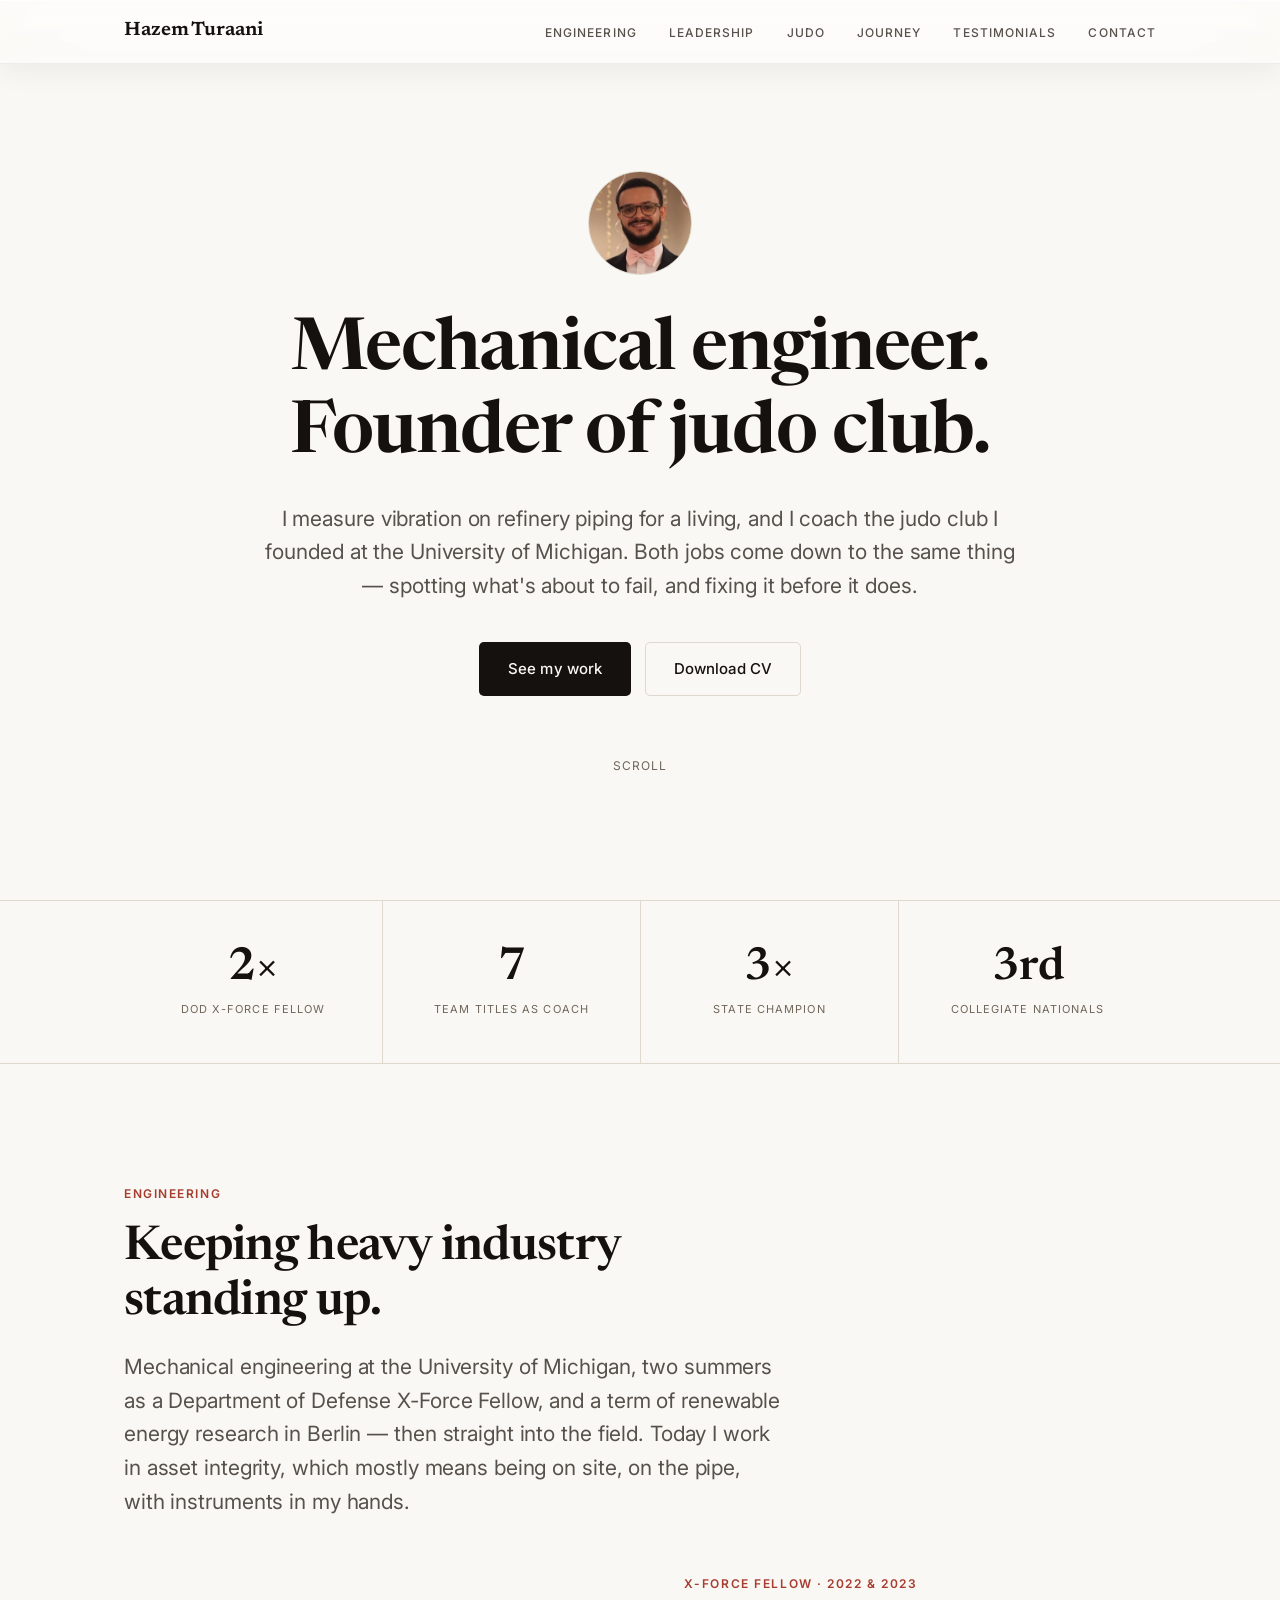
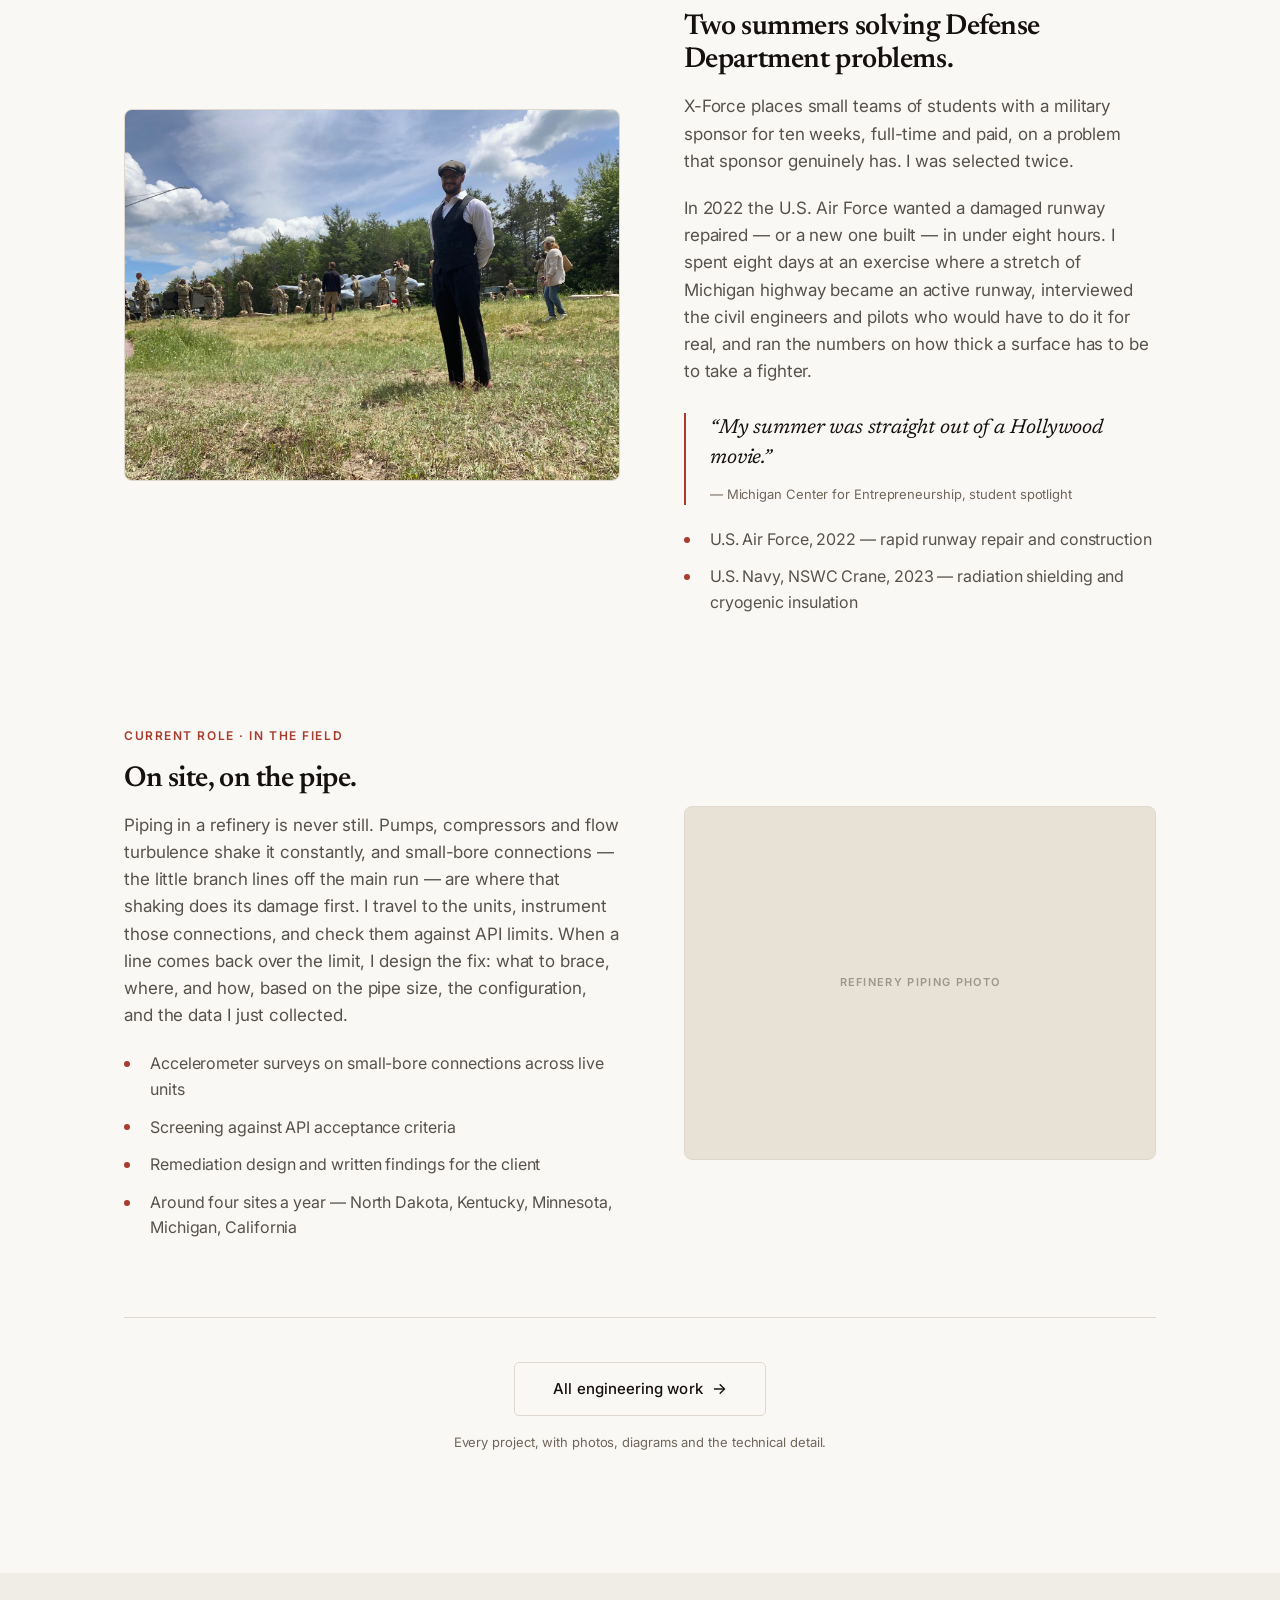
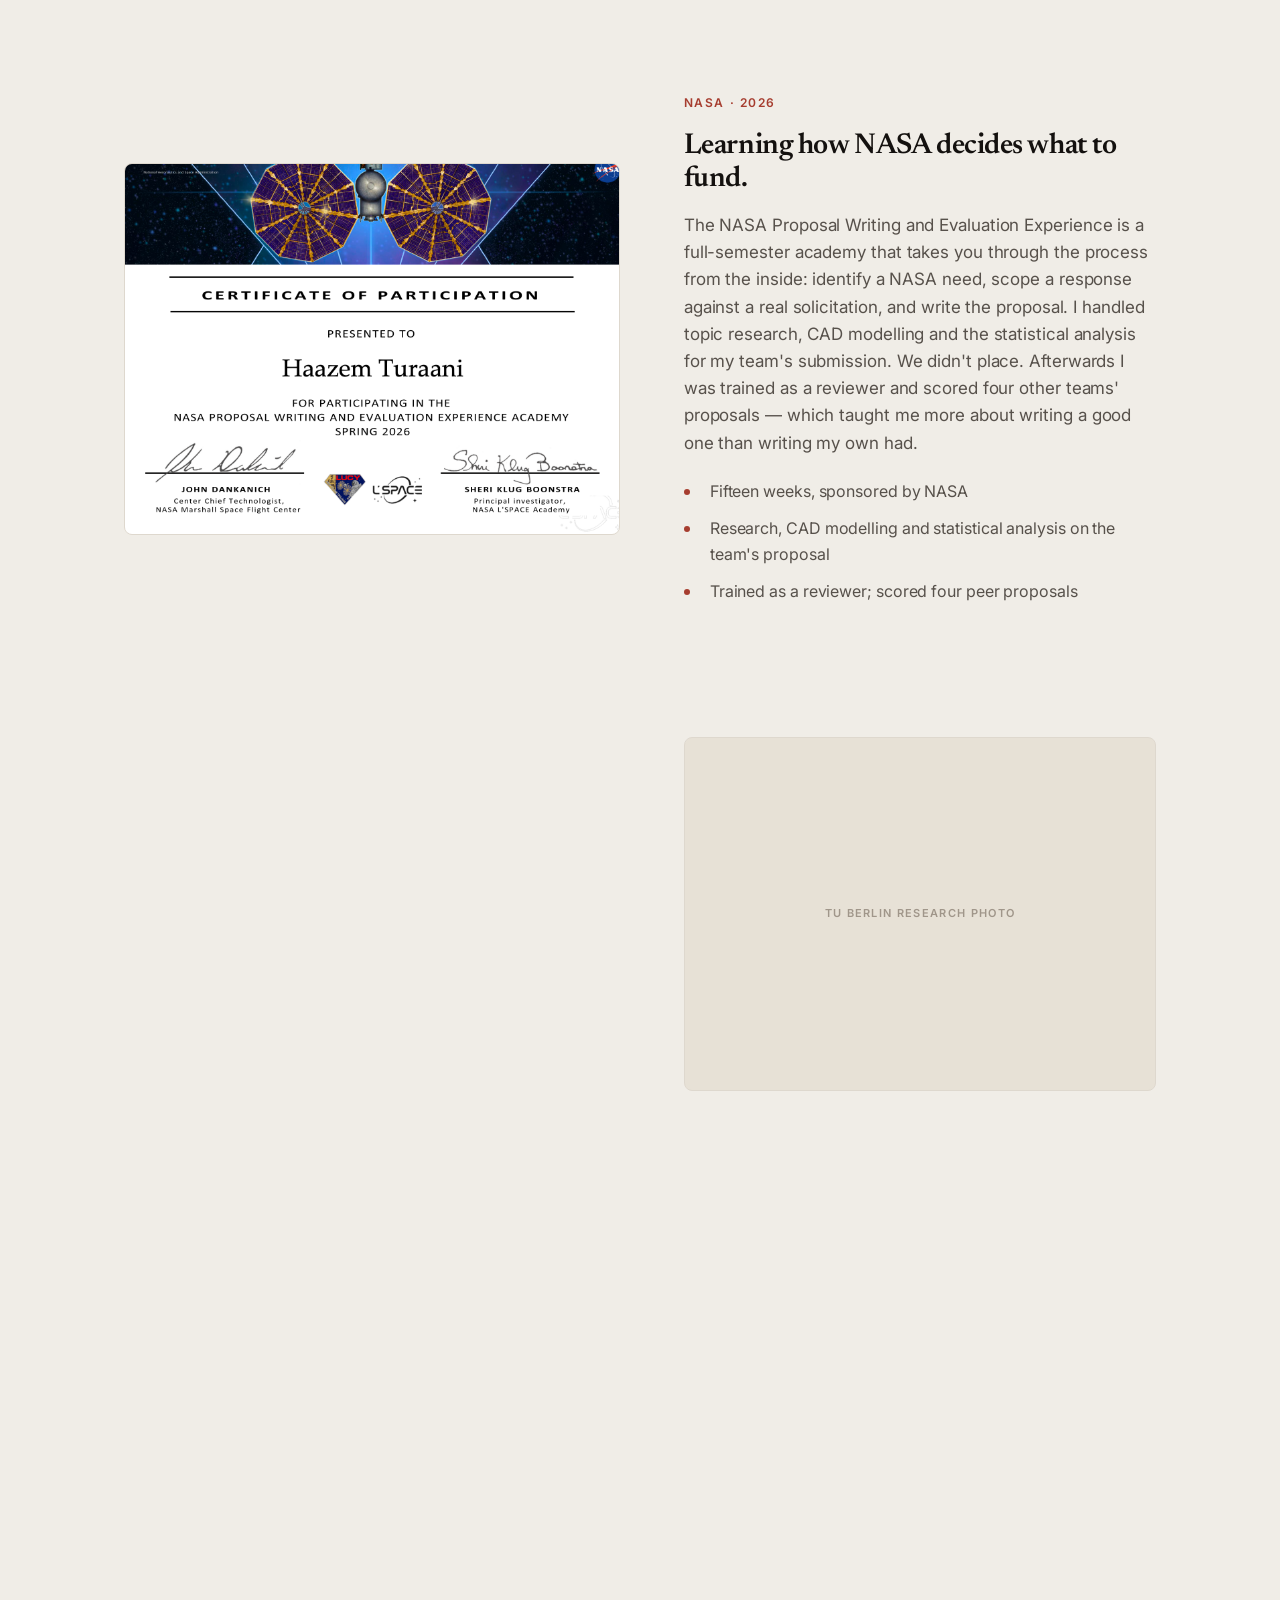
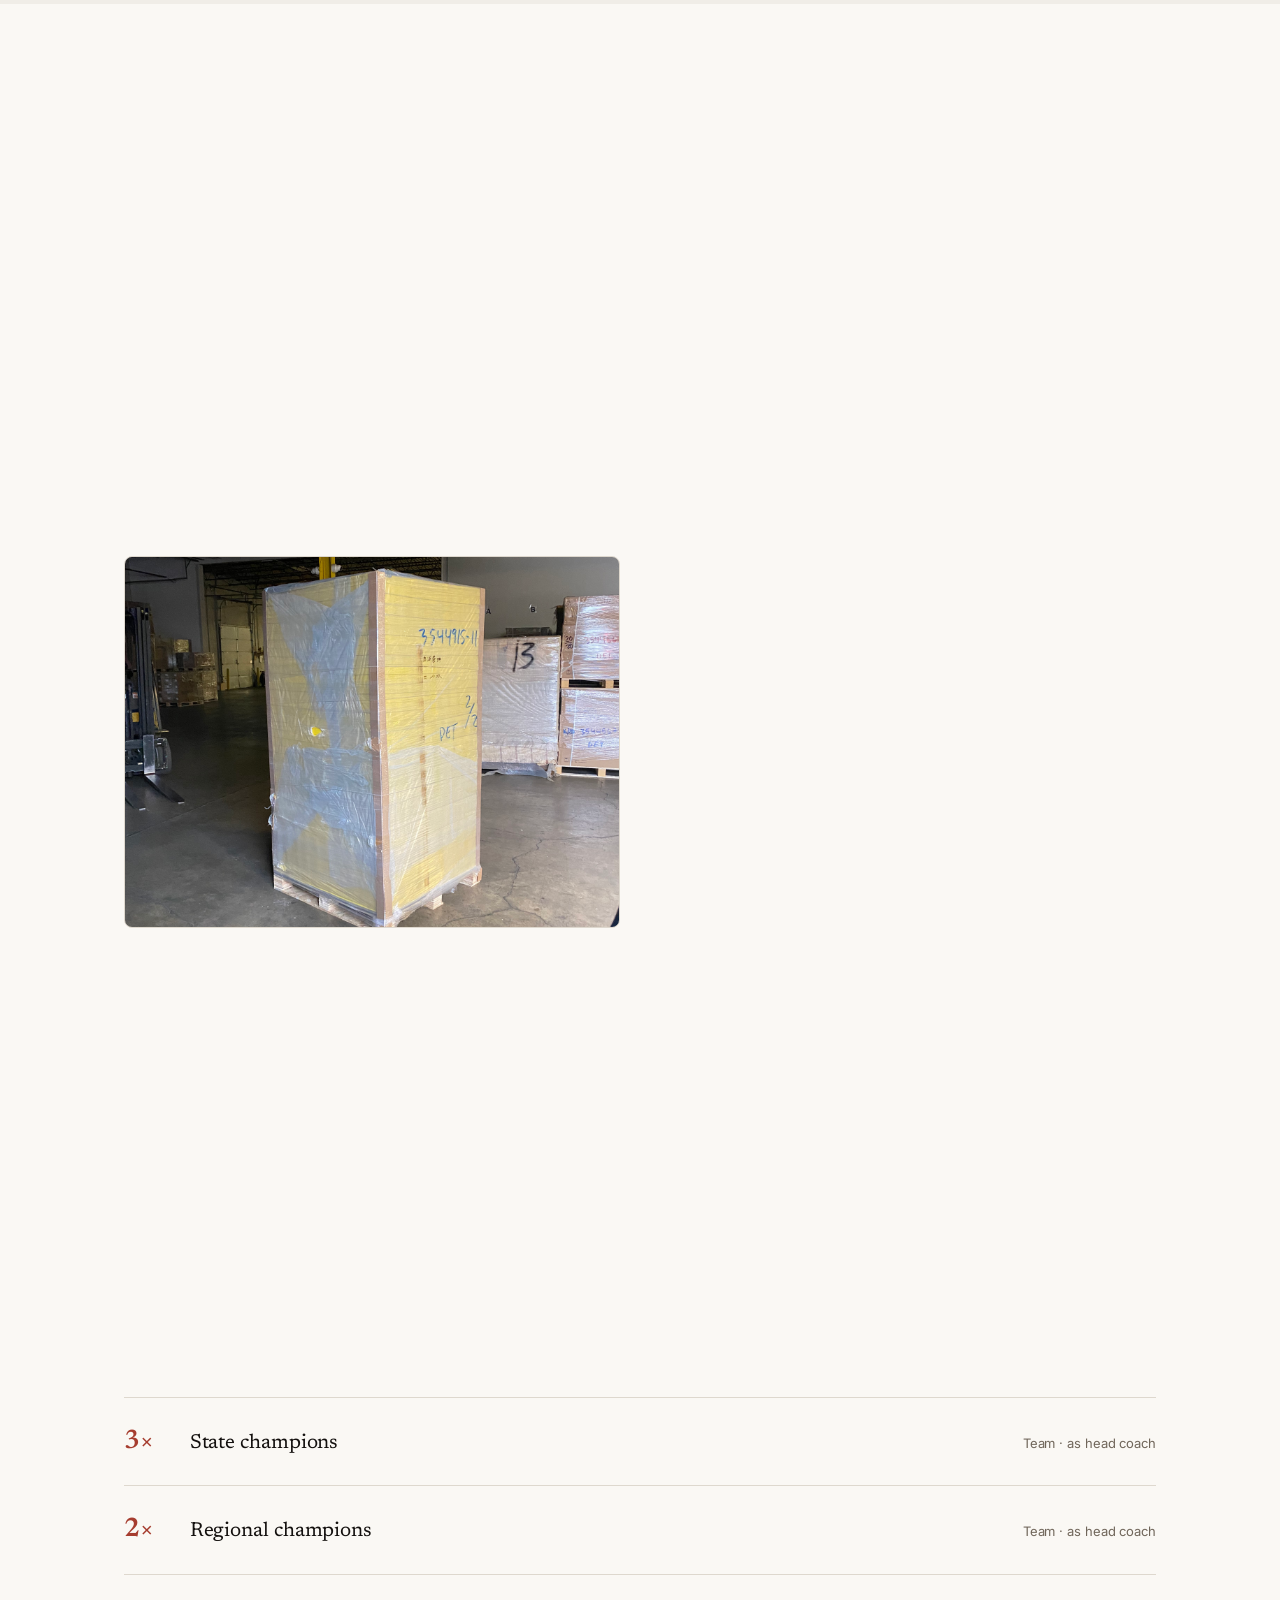
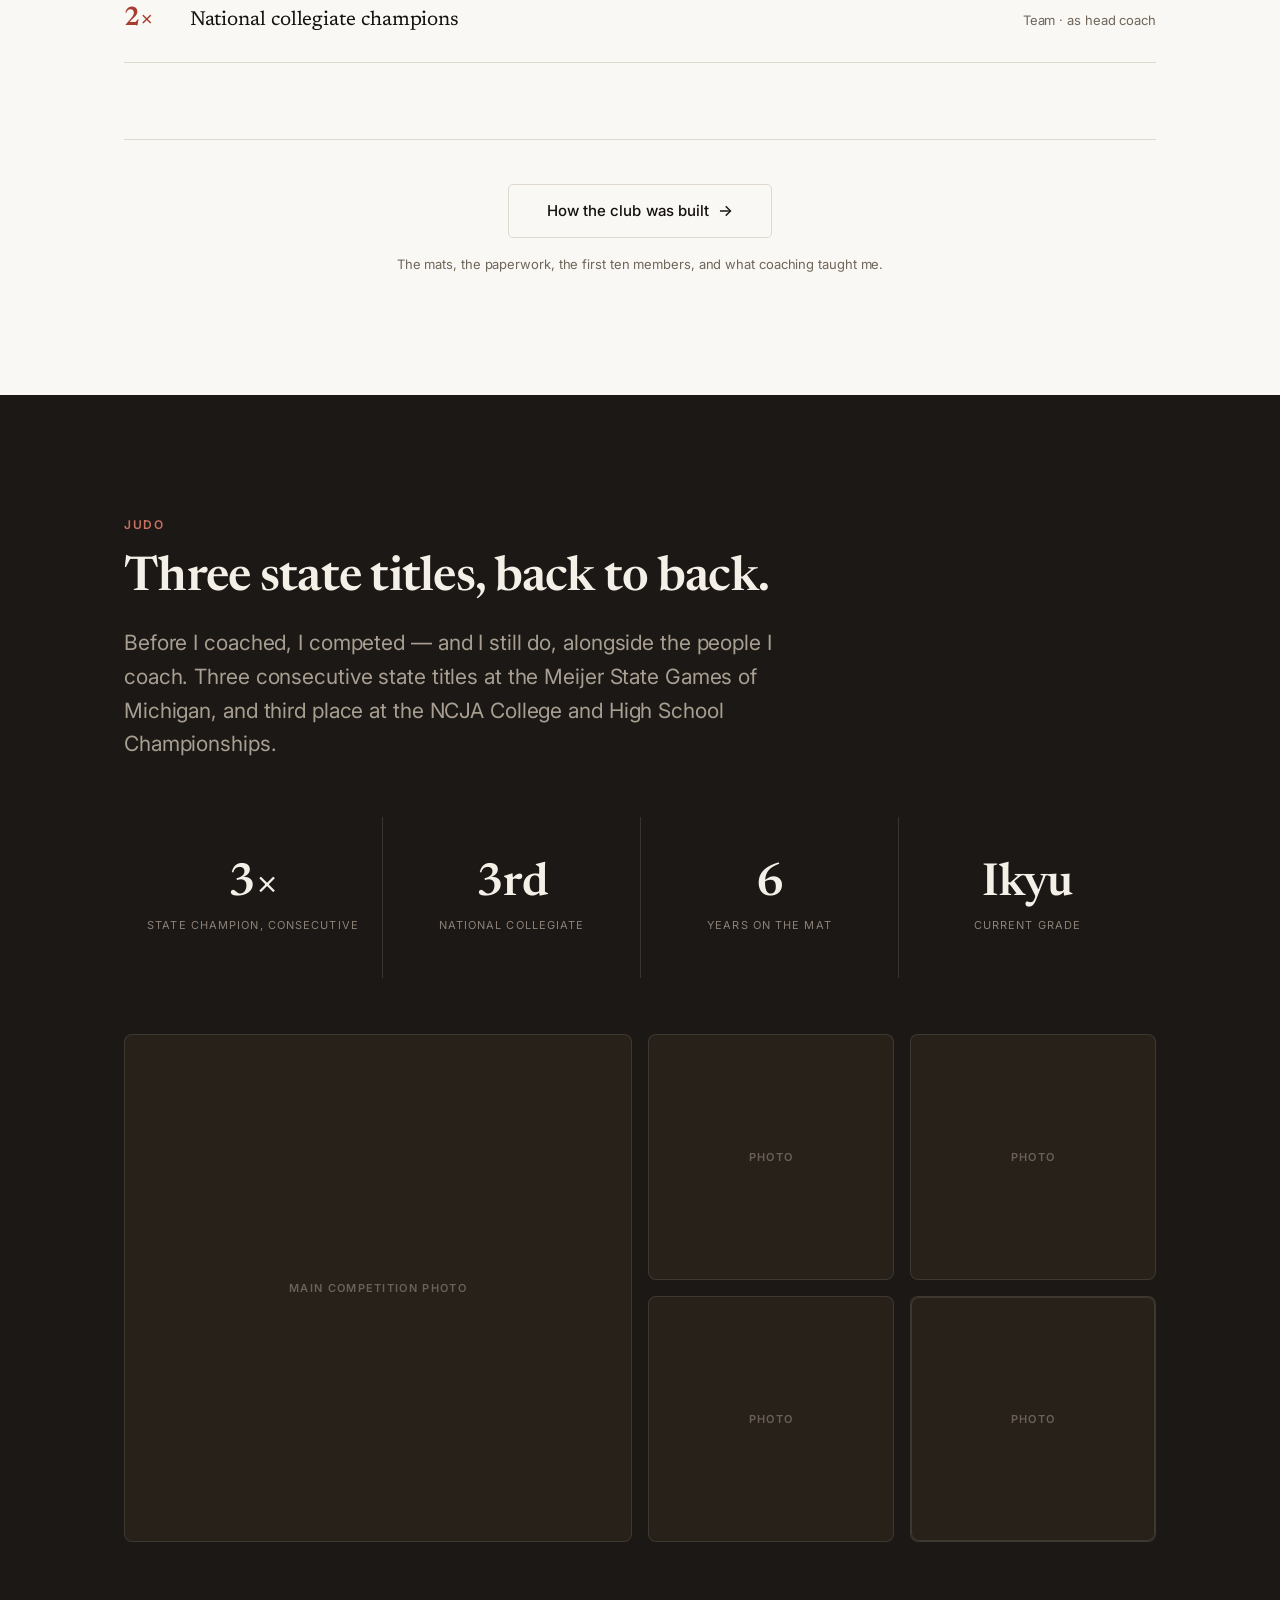
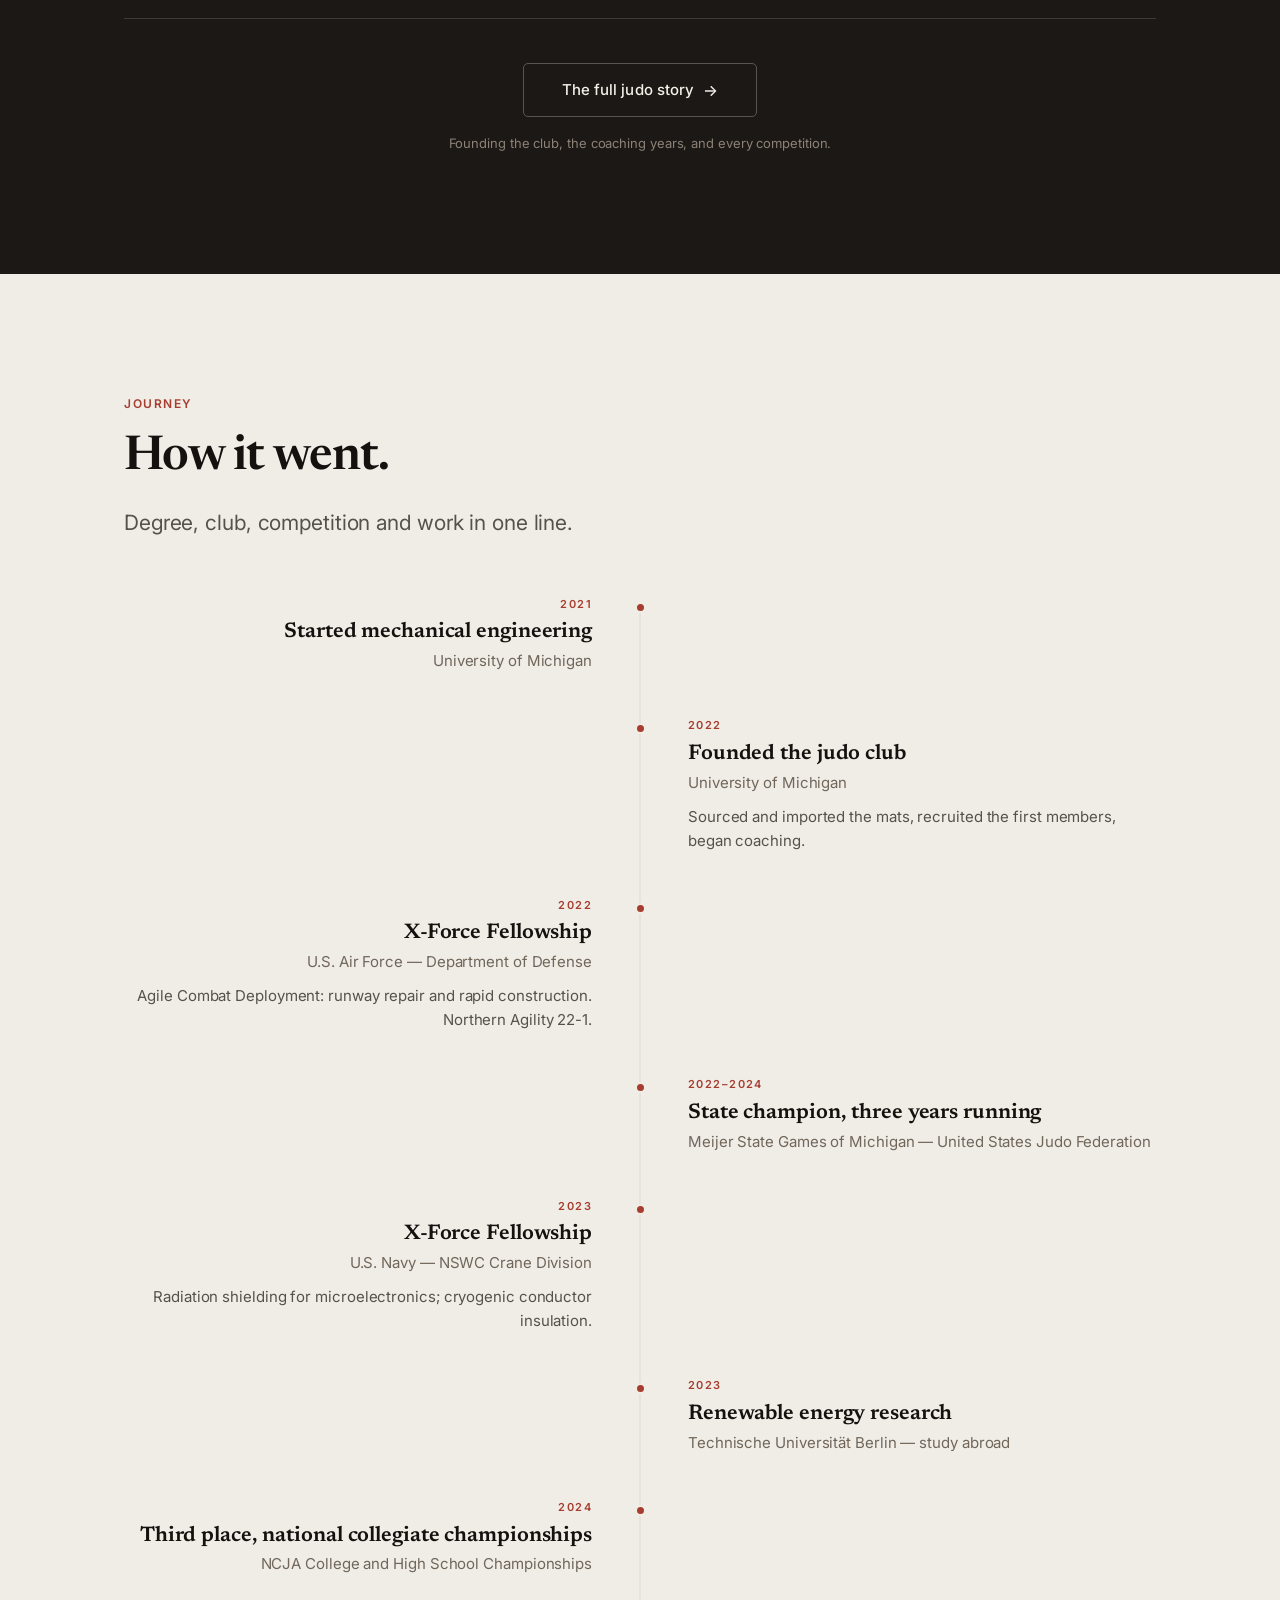
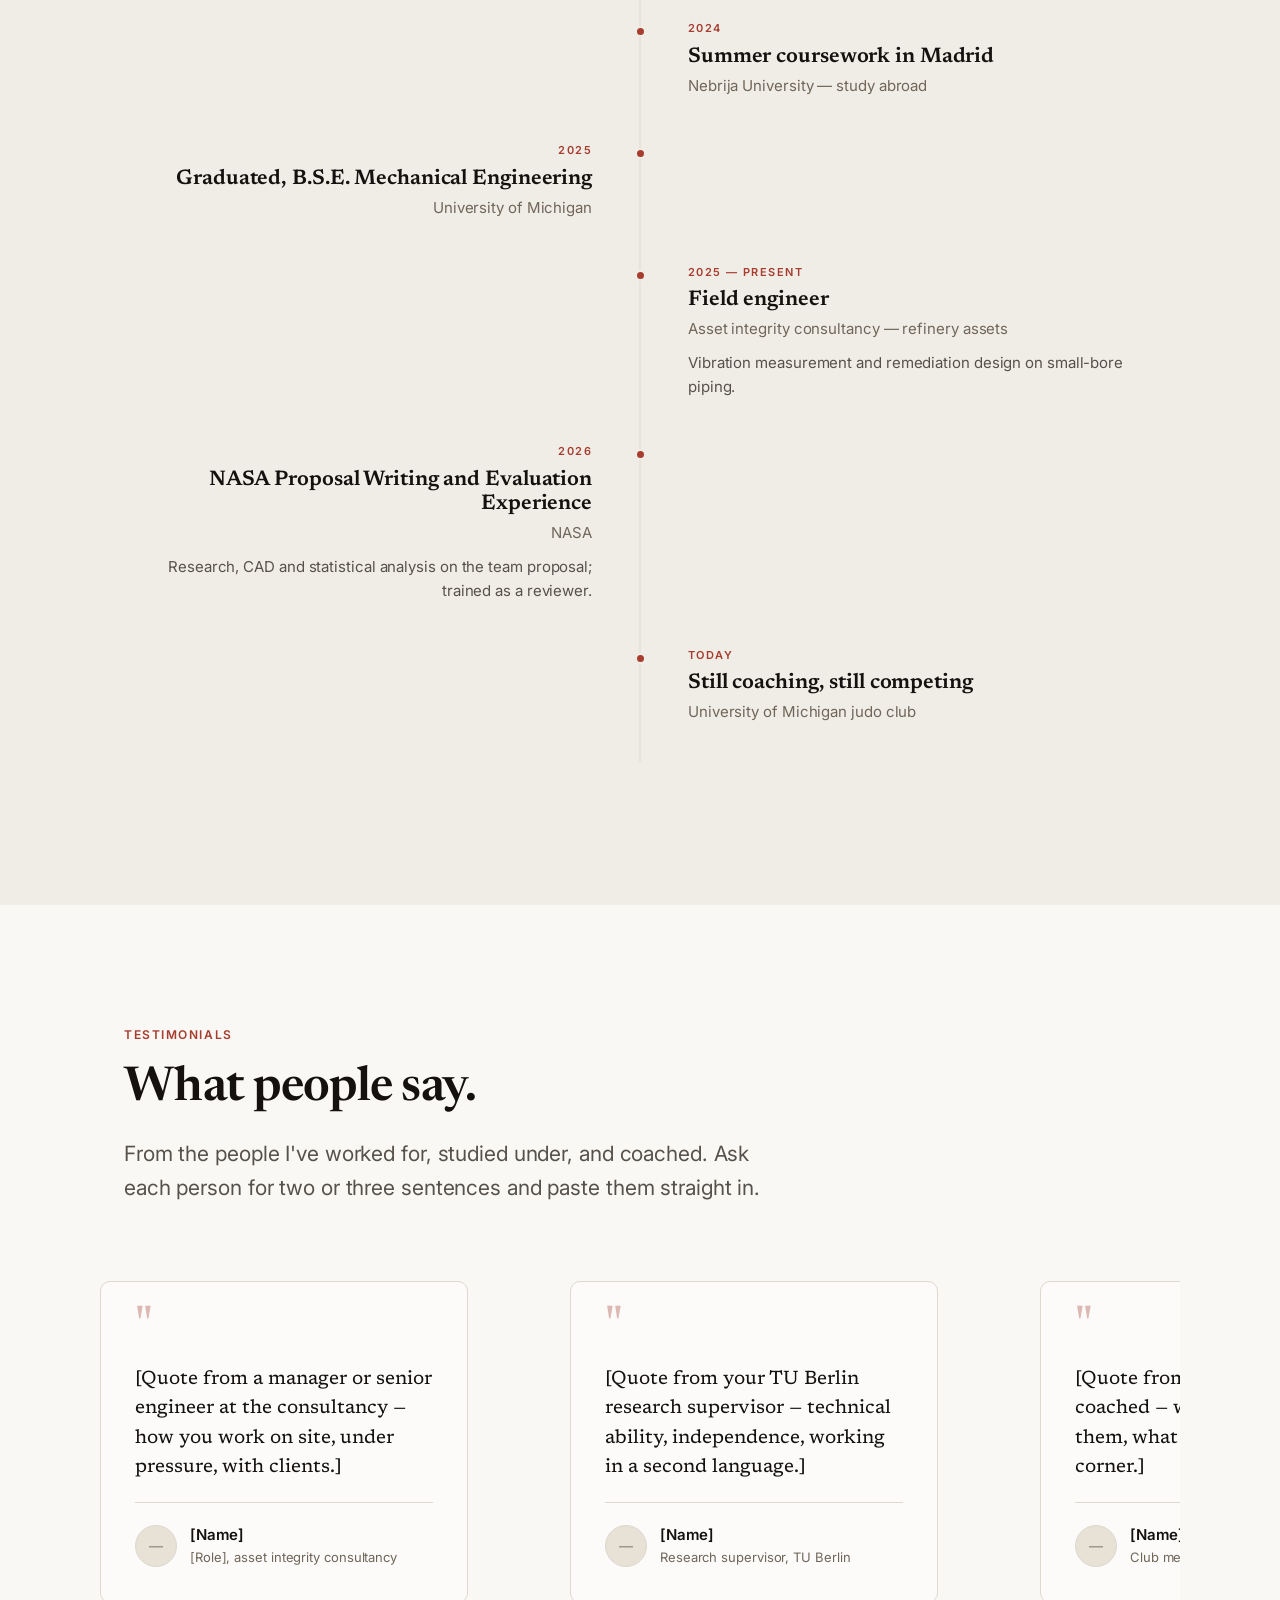
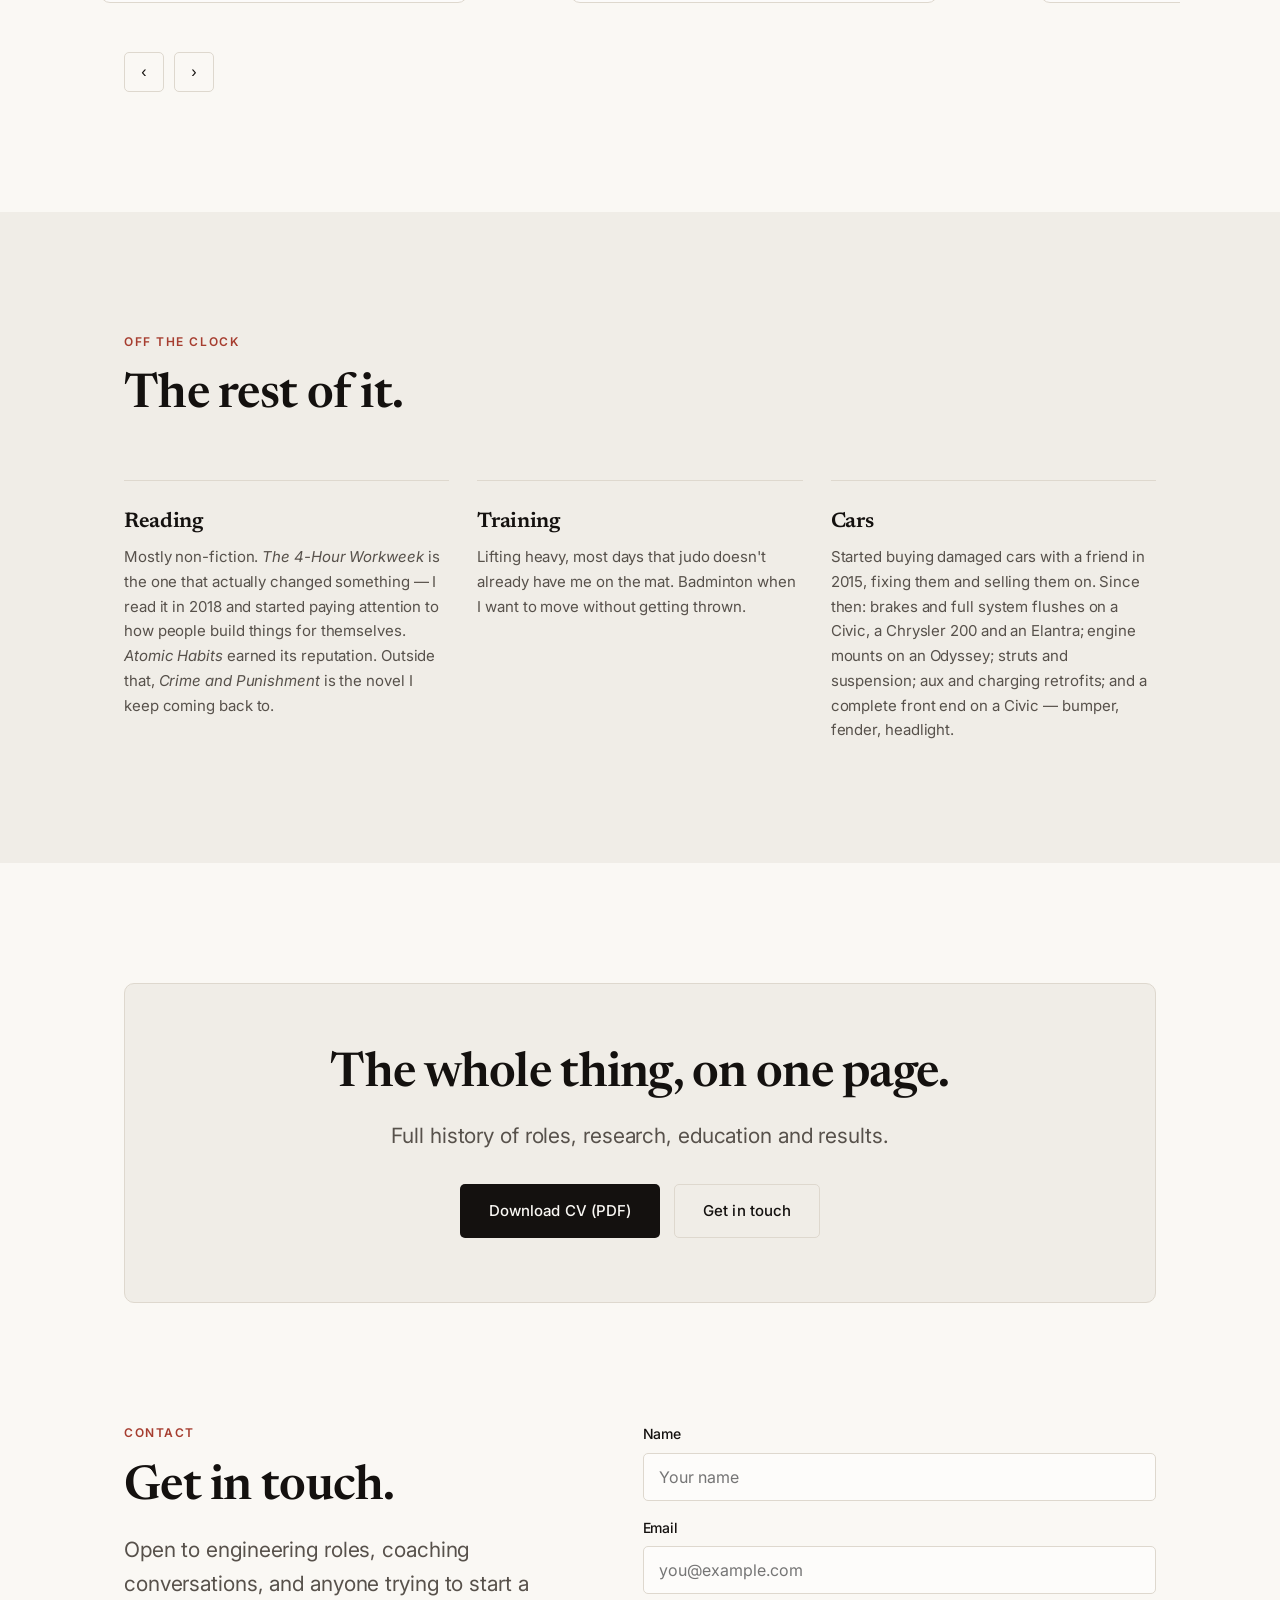
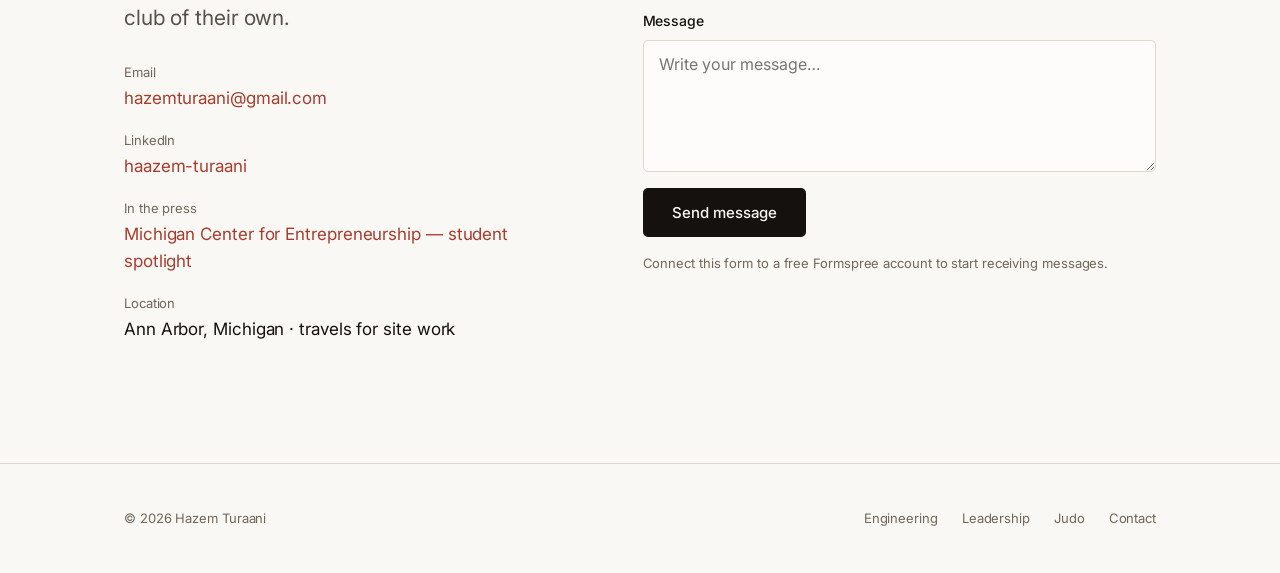
==== index.html @ 47fa0fdc "Changed judo coach to judo club" ====
<!DOCTYPE html>
<html lang="en">
<head>
<meta charset="utf-8">
<meta name="viewport" content="width=device-width, initial-scale=1">

<title>Hazem Turaani — Mechanical Engineer &amp; Judo Coach</title>
<meta name="description" content="Mechanical engineer (University of Michigan) working on refinery piping integrity. Founder and head coach of the Michigan judo club.">

<!-- Typefaces: Newsreader for headings, Inter for reading. Loaded free from Google. -->
<link rel="preconnect" href="https://fonts.googleapis.com">
<link rel="preconnect" href="https://fonts.gstatic.com" crossorigin>
<link rel="stylesheet" href="https://fonts.googleapis.com/css2?family=Newsreader:ital,opsz,wght@0,6..72,400;0,6..72,500;0,6..72,600;0,6..72,700;1,6..72,400&family=Inter:wght@400;500;600&display=swap">

<!-- All styling lives in style.css — upload it alongside this file or the page renders bare. -->
<link rel="stylesheet" href="style.css">

<script>
/* If a photo file isn't uploaded yet, show the grey placeholder instead of a
   broken-image icon. Upload the file with the matching name and it appears. */
function phFallback(img){
  var d=document.createElement('div');
  d.className=img.getAttribute('data-ph')||'ph ph--4x3';
  if(d.className.indexOf('hero__portrait')>-1){ d.textContent='Portrait'; }
  else { d.setAttribute('data-label', img.getAttribute('data-label')||'Photo'); }
  img.replaceWith(d);
}
</script>

<!-- Scroll animation. Delete this line to switch all motion off. -->
<script src="motion.js" defer></script>

</head>

<body>

<!-- ═══════════════════ NAVIGATION ═══════════════════ -->
<header class="nav" id="nav">
  <div class="wrap nav__inner">
    <a href="#top" class="nav__logo">Hazem Turaani</a>
    <button class="nav__toggle" id="navToggle" aria-label="Menu" aria-expanded="false">
      <span></span><span></span><span></span>
    </button>
    <ul class="nav__links" id="navLinks">
      <li><a href="#engineering">Engineering</a></li>
      <li><a href="#leadership">Leadership</a></li>
      <li><a href="#judo">Judo</a></li>
      <li><a href="#journey">Journey</a></li>
      <li><a href="#testimonials">Testimonials</a></li>
      <li><a href="#contact">Contact</a></li>
    </ul>
  </div>
</header>

<main id="top">

<!-- ═══════════════════ HERO ═══════════════════ -->
<section class="hero">
  <div class="wrap hero__content">
    <img class="hero__portrait" src="hazem.jpeg" alt="Hazem Turaani" data-ph="hero__portrait" onerror="phFallback(this)">
    <!-- The two halves drift apart as you scroll. Keep them as separate
         spans; the text itself can say anything you like. -->
    <h1 class="display hero__title">
      <span class="hero__line hero__line--l">Mechanical engineer.</span>
      <span class="hero__line hero__line--r">Founder of judo club.</span>
    </h1>
    <p class="lede">
      I measure vibration on refinery piping for a living, and I coach the judo club
      I founded at the University of Michigan. Both jobs come down to the same thing —
      spotting what's about to fail, and fixing it before it does.
    </p>
    <div class="hero__cta">
      <a class="btn btn--primary" href="#engineering">See my work</a>
      <a class="btn btn--ghost" href="cv.pdf" download>Download CV</a>
    </div>
    <span class="hero__scroll">Scroll</span>
  </div>
</section>

<!-- ═══════════════════ STAT STRIP ═══════════════════ -->
<section class="stats">
  <div class="wrap">
    <div class="stats__grid reveal">
      <div class="stat"><div class="stat__num">2×</div><div class="stat__label">DoD X-Force fellow</div></div>
      <div class="stat"><div class="stat__num">7</div><div class="stat__label">Team titles as coach</div></div>
      <div class="stat"><div class="stat__num">3×</div><div class="stat__label">State champion</div></div>
      <div class="stat"><div class="stat__num">3rd</div><div class="stat__label">Collegiate nationals</div></div>
    </div>
  </div>
</section>

<!-- ═══════════════════ ENGINEERING ═══════════════════ -->
<section class="section" id="engineering">
  <div class="wrap">
    <div class="section-head reveal">
      <p class="eyebrow">Engineering</p>
      <h2 class="h2">Keeping heavy industry standing up.</h2>
      <p class="lede">
        Mechanical engineering at the University of Michigan, two summers as a Department of Defense
        X-Force Fellow, and a term of renewable energy research in Berlin — then straight into the
        field. Today I work in asset integrity, which mostly means being on site, on the pipe, with
        instruments in my hands.
      </p>
    </div>

    <!-- X-Force leads the section -->
    <div class="feature reveal">
      <div class="feature__media"><img class="photo photo--4x3" src="xforce.jpeg" alt="Highway serving as an active runway at Northern Agility 22-1" data-ph="ph ph--4x3" data-label="X-Force / Northern Agility photo" onerror="phFallback(this)"></div>
      <div class="feature__text">
        <p class="eyebrow">X-Force Fellow · 2022 &amp; 2023</p>
        <h3 class="h3">Two summers solving Defense Department problems.</h3>
        <p class="body">
          X-Force places small teams of students with a military sponsor for ten weeks, full-time
          and paid, on a problem that sponsor genuinely has. I was selected twice.
        </p>
        <p class="body" style="margin-top:20px">
          In 2022 the U.S. Air Force wanted a damaged runway repaired — or a new one built — in
          under eight hours. I spent eight days at an exercise where a stretch of Michigan highway
          became an active runway, interviewed the civil engineers and pilots who would have to do
          it for real, and ran the numbers on how thick a surface has to be to take a fighter.
        </p>
        <blockquote class="pull">
          “My summer was straight out of a Hollywood movie.”
          <cite>— Michigan Center for Entrepreneurship, student spotlight</cite>
        </blockquote>
        <ul class="ticks">
          <li>U.S. Air Force, 2022 — rapid runway repair and construction</li>
          <li>U.S. Navy, NSWC Crane, 2023 — radiation shielding and cryogenic insulation</li>
        </ul>
      </div>
    </div>

    <div class="feature feature--flip reveal">
      <div class="feature__media"><img class="photo photo--4x3" src="refinery.jpeg" alt="Small-bore piping on a refinery unit" data-ph="ph ph--4x3" data-label="Refinery piping photo" onerror="phFallback(this)"></div>
      <div class="feature__text">
        <p class="eyebrow">Current role · In the field</p>
        <h3 class="h3">On site, on the pipe.</h3>
        <p class="body">
          Piping in a refinery is never still. Pumps, compressors and flow turbulence shake it
          constantly, and small-bore connections — the little branch lines off the main run — are
          where that shaking does its damage first. I travel to the units, instrument those
          connections, and check them against API limits. When a line comes back over the limit,
          I design the fix: what to brace, where, and how, based on the pipe size, the
          configuration, and the data I just collected.
        </p>
        <ul class="ticks">
          <li>Accelerometer surveys on small-bore connections across live units</li>
          <li>Screening against API acceptance criteria</li>
          <li>Remediation design and written findings for the client</li>
          <li>Around four sites a year — North Dakota, Kentucky, Minnesota, Michigan, California</li>
        </ul>
      </div>
    </div>

    <div class="more reveal">
      <a class="btn btn--ghost btn--more" href="engineering.html">All engineering work</a>
      <span class="more__hint">Every project, with photos, diagrams and the technical detail.</span>
    </div>
  </div>
</section>

<!-- ═══════════════════ ENGINEERING — RESEARCH + FOCUS ═══════════════════ -->
<section class="section section--alt">
  <div class="wrap">

    <div class="feature reveal">
      <div class="feature__media"><img class="photo photo--4x3" src="nasa.jpeg" alt="NASA Proposal Writing and Evaluation Experience" data-ph="ph ph--4x3" data-label="NASA PWEE photo or certificate" onerror="phFallback(this)"></div>
      <div class="feature__text">
        <p class="eyebrow">NASA · 2026</p>
        <h3 class="h3">Learning how NASA decides what to fund.</h3>
        <p class="body">
          The NASA Proposal Writing and Evaluation Experience is a full-semester academy that takes
          you through the process from the inside: identify a NASA need, scope a response against a
          real solicitation, and write the proposal. I handled topic research, CAD modelling and the
          statistical analysis for my team's submission. We didn't place. Afterwards I was trained as
          a reviewer and scored four other teams' proposals — which taught me more about writing a
          good one than writing my own had.
        </p>
        <ul class="ticks">
          <li>Fifteen weeks, sponsored by NASA</li>
          <li>Research, CAD modelling and statistical analysis on the team's proposal</li>
          <li>Trained as a reviewer; scored four peer proposals</li>
        </ul>
      </div>
    </div>

    <div class="feature feature--flip reveal">
      <div class="feature__media"><img class="photo photo--4x3" src="berlin.jpeg" alt="Renewable energy research at TU Berlin" data-ph="ph ph--4x3" data-label="TU Berlin research photo" onerror="phFallback(this)"></div>
      <div class="feature__text">
        <p class="eyebrow">Research · TU Berlin · 2023</p>
        <h3 class="h3">A term on renewables in Berlin.</h3>
        <p class="body">
          A semester at Technische Universität Berlin working through how solar, wind and storage
          actually behave as a system rather than as separate technologies. The question I ended on
          was a practical one: what's the right way to store energy in different regions of the
          United States, given that geography decides so much of the answer.
        </p>
        <ul class="ticks">
          <li>Built the models in Python</li>
          <li>Simulated complete renewable systems for three U.S. cities and compared them by geography</li>
          <li>Worked within a German research group</li>
        </ul>
      </div>
    </div>

    <!-- Focus areas — what you want to be hired for next -->
    <div class="cards reveal" style="margin-top:96px">
      <article class="card">
        <div class="card__body">
          <p class="card__tag">Focus</p>
          <h3 class="card__title">Field work &amp; asset integrity</h3>
          <p class="card__text">Accelerometer surveys on live plant, screening against API criteria, and designing the remediation that follows. Comfortable being the engineer on site.</p>
        </div>
      </article>
      <article class="card">
        <div class="card__body">
          <p class="card__tag">Focus</p>
          <h3 class="card__title">Design &amp; CAD</h3>
          <p class="card__text">SolidWorks and Fusion 360. Mechanical design from a rough constraint to a part someone can actually make.</p>
        </div>
      </article>
      <article class="card">
        <div class="card__body">
          <p class="card__tag">Focus</p>
          <h3 class="card__title">Simulation &amp; analysis</h3>
          <p class="card__text">Simulink, Python and LAMMPS, with a standing interest in aviation and aerospace applications. Thermofluids is where I'd most like to go deeper.</p>
        </div>
      </article>
    </div>

  </div>
</section>

<!-- ═══════════════════ LEADERSHIP ═══════════════════ -->
<section class="section" id="leadership">
  <div class="wrap">
    <div class="section-head reveal">
      <p class="eyebrow">Leadership</p>
      <h2 class="h2">I started a club from an empty room.</h2>
      <p class="lede">
        There was no judo club at Michigan, so I built one — sourced the equipment, imported it,
        recruited the first members, and coached. Four years later it has seven team championships
        and around fifty members. I still coach it, unpaid, as a volunteer.
      </p>
    </div>

    <!-- The mats story — the standout -->
    <div class="feature reveal">
      <div class="feature__media"><img class="photo photo--4x3" src="mats.jpeg" alt="Imported tatami mats in the club dojo" data-ph="ph ph--4x3" data-label="Mats / dojo photo" onerror="phFallback(this)"></div>
      <div class="feature__text">
        <p class="eyebrow">Founding the club</p>
        <h3 class="h3">The mats came from China. I got them off the boat.</h3>
        <p class="body">
          A judo club is a floor before it is anything else, and a domestic tatami order was far
          beyond what a new student group could fund. So I sourced the mats from a manufacturer in
          China, negotiated the order, arranged the freight, and handled the import paperwork,
          customs clearance and collection from the port myself — then laid the floor. It was the
          first project I ever ran end to end.
        </p>
        <ul class="ticks">
          <li>64 m² of tatami — about 690 square feet — for roughly $5,000</li>
          <li>Sourced and negotiated directly with an overseas manufacturer</li>
          <li>Arranged international freight and import documentation</li>
          <li>Cleared customs and collected the shipment from port</li>
        </ul>
      </div>
    </div>

    <div class="cards reveal" style="margin-top:96px">
      <article class="card">
        <div class="card__body">
          <p class="card__tag">Founded</p>
          <h3 class="card__title">Built the club from scratch</h3>
          <p class="card__text">Equipment, funding, university approvals, insurance and a training schedule that survives exam season.</p>
        </div>
      </article>
      <article class="card">
        <div class="card__body">
          <p class="card__tag">Coached</p>
          <h3 class="card__title">Seven team championships</h3>
          <p class="card__text">Three state, two regional and two national collegiate titles under my coaching.</p>
        </div>
      </article>
      <article class="card">
        <div class="card__body">
          <p class="card__tag">Grew</p>
          <h3 class="card__title">Beginners into competitors</h3>
          <p class="card__text">From the ten members needed to register, to around fifty today. Our first competition entry was three people; we now send twenty-four.</p>
        </div>
      </article>
    </div>

    <!-- Coaching record -->
    <ul class="record reveal">
      <li>
        <span class="record__n">3×</span>
        <span class="record__what">State champions</span>
        <span class="record__lvl">Team · as head coach</span>
      </li>
      <li>
        <span class="record__n">2×</span>
        <span class="record__what">Regional champions</span>
        <span class="record__lvl">Team · as head coach</span>
      </li>
      <li>
        <span class="record__n">2×</span>
        <span class="record__what">National collegiate champions</span>
        <span class="record__lvl">Team · as head coach</span>
      </li>
    </ul>

    <div class="more reveal">
      <a class="btn btn--ghost btn--more" href="judo.html#building">How the club was built</a>
      <span class="more__hint">The mats, the paperwork, the first ten members, and what coaching taught me.</span>
    </div>
  </div>
</section>

<!-- ═══════════════════ JUDO — PERSONAL RECORD (dark) ═══════════════════ -->
<section class="section dark" id="judo">
  <div class="wrap">
    <div class="section-head reveal">
      <p class="eyebrow">Judo</p>
      <h2 class="h2" style="color:#f4efe7">Three state titles, back to back.</h2>
      <p class="lede">
        Before I coached, I competed — and I still do, alongside the people I coach.
        Three consecutive state titles at the Meijer State Games of Michigan, and third place
        at the NCJA College and High School Championships.
      </p>
    </div>

    <div class="stats reveal" style="border:0">
      <div class="stats__grid">
        <div class="stat"><div class="stat__num">3×</div><div class="stat__label">State champion, consecutive</div></div>
        <div class="stat"><div class="stat__num">3rd</div><div class="stat__label">National collegiate</div></div>
        <div class="stat"><div class="stat__num">6</div><div class="stat__label">Years on the mat</div></div>
        <div class="stat"><div class="stat__num">Ikyu</div><div class="stat__label">Current grade</div></div>
      </div>
    </div>

    <div class="gallery reveal">
      <img class="photo" src="judo-main.jpeg" alt="Competing at the state championships" data-ph="ph ph--dark" data-label="Main competition photo" onerror="phFallback(this)">
      <img class="photo photo--1x1" src="judo-1.jpeg" alt="Judo photograph" data-ph="ph ph--dark ph--1x1" data-label="Photo" onerror="phFallback(this)">
      <img class="photo photo--1x1" src="judo-2.jpeg" alt="Judo photograph" data-ph="ph ph--dark ph--1x1" data-label="Photo" onerror="phFallback(this)">
      <img class="photo photo--1x1" src="judo-3.jpeg" alt="Judo photograph" data-ph="ph ph--dark ph--1x1" data-label="Photo" onerror="phFallback(this)">
      <img class="photo photo--1x1" src="judo-4.jpeg" alt="Judo photograph" data-ph="ph ph--dark ph--1x1" data-label="Photo" onerror="phFallback(this)">
    </div>

    <div class="more reveal">
      <a class="btn btn--ghost btn--more" href="judo.html">The full judo story</a>
      <span class="more__hint">Founding the club, the coaching years, and every competition.</span>
    </div>
  </div>
</section>

<!-- ═══════════════════ TIMELINE ═══════════════════ -->
<section class="section section--alt" id="journey">
  <div class="wrap">
    <div class="section-head reveal">
      <p class="eyebrow">Journey</p>
      <h2 class="h2">How it went.</h2>
      <p class="lede">Degree, club, competition and work in one line.</p>
    </div>

    <ol class="timeline reveal">
      <li class="tl-item">
        <p class="tl-year">2021</p>
        <h3 class="tl-title">Started mechanical engineering</h3>
        <p class="tl-org">University of Michigan</p>
      </li>
      <li class="tl-item">
        <p class="tl-year">2022</p>
        <h3 class="tl-title">Founded the judo club</h3>
        <p class="tl-org">University of Michigan</p>
        <p class="tl-text">Sourced and imported the mats, recruited the first members, began coaching.</p>
      </li>
      <li class="tl-item">
        <p class="tl-year">2022</p>
        <h3 class="tl-title">X-Force Fellowship</h3>
        <p class="tl-org">U.S. Air Force — Department of Defense</p>
        <p class="tl-text">Agile Combat Deployment: runway repair and rapid construction. Northern Agility 22-1.</p>
      </li>
      <li class="tl-item">
        <p class="tl-year">2022–2024</p>
        <h3 class="tl-title">State champion, three years running</h3>
        <p class="tl-org">Meijer State Games of Michigan — United States Judo Federation</p>
      </li>
      <li class="tl-item">
        <p class="tl-year">2023</p>
        <h3 class="tl-title">X-Force Fellowship</h3>
        <p class="tl-org">U.S. Navy — NSWC Crane Division</p>
        <p class="tl-text">Radiation shielding for microelectronics; cryogenic conductor insulation.</p>
      </li>
      <li class="tl-item">
        <p class="tl-year">2023</p>
        <h3 class="tl-title">Renewable energy research</h3>
        <p class="tl-org">Technische Universität Berlin — study abroad</p>
      </li>
      <li class="tl-item">
        <p class="tl-year">2024</p>
        <h3 class="tl-title">Third place, national collegiate championships</h3>
        <p class="tl-org">NCJA College and High School Championships</p>
      </li>
      <li class="tl-item">
        <p class="tl-year">2024</p>
        <h3 class="tl-title">Summer coursework in Madrid</h3>
        <p class="tl-org">Nebrija University — study abroad</p>
      </li>
      <li class="tl-item">
        <p class="tl-year">2025</p>
        <h3 class="tl-title">Graduated, B.S.E. Mechanical Engineering</h3>
        <p class="tl-org">University of Michigan</p>
      </li>
      <li class="tl-item">
        <p class="tl-year">2025 — present</p>
        <h3 class="tl-title">Field engineer</h3>
        <p class="tl-org">Asset integrity consultancy — refinery assets</p>
        <p class="tl-text">Vibration measurement and remediation design on small-bore piping.</p>
      </li>
      <li class="tl-item">
        <p class="tl-year">2026</p>
        <h3 class="tl-title">NASA Proposal Writing and Evaluation Experience</h3>
        <p class="tl-org">NASA</p>
        <p class="tl-text">Research, CAD and statistical analysis on the team proposal; trained as a reviewer.</p>
      </li>
      <li class="tl-item">
        <p class="tl-year">Today</p>
        <h3 class="tl-title">Still coaching, still competing</h3>
        <p class="tl-org">University of Michigan judo club</p>
      </li>
    </ol>
  </div>
</section>

<!-- ═══════════════════ TESTIMONIALS ═══════════════════ -->
<section class="section" id="testimonials">
  <div class="wrap">
    <div class="section-head reveal">
      <p class="eyebrow">Testimonials</p>
      <h2 class="h2">What people say.</h2>
      <p class="lede">
        From the people I've worked for, studied under, and coached. Ask each person for
        two or three sentences and paste them straight in.
      </p>
    </div>

    <div class="quotes reveal" id="quotes">
      <figure class="quote">
        <div class="quote__mark">"</div>
        <p class="quote__text">[Quote from a manager or senior engineer at the consultancy — how you work on site, under pressure, with clients.]</p>
        <figcaption class="quote__person">
          <div class="quote__avatar">—</div>
          <div><div class="quote__name">[Name]</div><div class="quote__role">[Role], asset integrity consultancy</div></div>
        </figcaption>
      </figure>

      <figure class="quote">
        <div class="quote__mark">"</div>
        <p class="quote__text">[Quote from your TU Berlin research supervisor — technical ability, independence, working in a second language.]</p>
        <figcaption class="quote__person">
          <div class="quote__avatar">—</div>
          <div><div class="quote__name">[Name]</div><div class="quote__role">Research supervisor, TU Berlin</div></div>
        </figcaption>
      </figure>

      <figure class="quote">
        <div class="quote__mark">"</div>
        <p class="quote__text">[Quote from an athlete you coached — what changed for them, what you're like in their corner.]</p>
        <figcaption class="quote__person">
          <div class="quote__avatar">—</div>
          <div><div class="quote__name">[Name]</div><div class="quote__role">Club member and competitor</div></div>
        </figcaption>
      </figure>

      <figure class="quote">
        <div class="quote__mark">"</div>
        <p class="quote__text">[Quote from a club officer, rec sports administrator, or faculty advisor — what it took to get the club off the ground.]</p>
        <figcaption class="quote__person">
          <div class="quote__avatar">—</div>
          <div><div class="quote__name">[Name]</div><div class="quote__role">[Role], University of Michigan</div></div>
        </figcaption>
      </figure>

      <figure class="quote">
        <div class="quote__mark">"</div>
        <p class="quote__text">[Quote from your NASA mentor or fellowship supervisor — the strongest name on this list, so ask early and ask specifically.]</p>
        <figcaption class="quote__person">
          <div class="quote__avatar">—</div>
          <div><div class="quote__name">[Name]</div><div class="quote__role">X-Force project sponsor / mentor</div></div>
        </figcaption>
      </figure>
    </div>

    <div class="quotes-nav reveal">
      <button class="qbtn" id="qPrev" aria-label="Previous testimonials">‹</button>
      <button class="qbtn" id="qNext" aria-label="Next testimonials">›</button>
    </div>
  </div>
</section>

<!-- ═══════════════════ OFF THE CLOCK ═══════════════════ -->
<section class="section section--alt">
  <div class="wrap">
    <div class="section-head reveal">
      <p class="eyebrow">Off the clock</p>
      <h2 class="h2">The rest of it.</h2>
    </div>
    <div class="interests reveal">
      <div class="interest">
        <h3>Reading</h3>
        <p>Mostly non-fiction. <em>The 4-Hour Workweek</em> is the one that actually changed something — I read it in 2018 and started paying attention to how people build things for themselves. <em>Atomic Habits</em> earned its reputation. Outside that, <em>Crime and Punishment</em> is the novel I keep coming back to.</p>
      </div>
      <div class="interest">
        <h3>Training</h3>
        <p>Lifting heavy, most days that judo doesn't already have me on the mat. Badminton when I want to move without getting thrown.</p>
      </div>
      <div class="interest">
        <h3>Cars</h3>
        <p>Started buying damaged cars with a friend in 2015, fixing them and selling them on. Since then: brakes and full system flushes on a Civic, a Chrysler 200 and an Elantra; engine mounts on an Odyssey; struts and suspension; aux and charging retrofits; and a complete front end on a Civic — bumper, fender, headlight.</p>
      </div>
    </div>
  </div>
</section>

<!-- ═══════════════════ CV BAND ═══════════════════ -->
<section class="section" style="padding-bottom:0">
  <div class="wrap">
    <div class="band reveal">
      <h2 class="h2">The whole thing, on one page.</h2>
      <p class="lede">Full history of roles, research, education and results.</p>
      <div class="band__cta">
        <!-- Put a file named cv.pdf next to index.html and this button works -->
        <a class="btn btn--primary" href="cv.pdf" download>Download CV (PDF)</a>
        <a class="btn btn--ghost" href="#contact">Get in touch</a>
      </div>
    </div>
  </div>
</section>

<!-- ═══════════════════ CONTACT ═══════════════════ -->
<section class="section" id="contact">
  <div class="wrap">
    <div class="contact-grid">

      <div class="reveal">
        <p class="eyebrow">Contact</p>
        <h2 class="h2">Get in touch.</h2>
        <p class="lede" style="margin-top:18px">
          Open to engineering roles, coaching conversations, and anyone trying to
          start a club of their own.
        </p>

        <ul class="contact-list">
          <li><span>Email</span><a href="mailto:hazemturaani@gmail.com">hazemturaani@gmail.com</a></li>
          <li><span>LinkedIn</span><a href="https://www.linkedin.com/in/haazem-turaani-71045278/" target="_blank" rel="noopener">haazem-turaani</a></li>
          <li><span>In the press</span><a href="https://cfe.umich.edu/from-fixing-cars-to-launching-aircrafts-haazem-turaani-student-spotlight/" target="_blank" rel="noopener">Michigan Center for Entrepreneurship — student spotlight</a></li>
          <li><span>Location</span><span class="plain">Ann Arbor, Michigan · travels for site work</span></li>
        </ul>
      </div>

      <!-- FORM SETUP: sign up free at formspree.io, paste your form URL into action="" -->
      <form class="form reveal" action="https://formspree.io/f/YOUR_FORM_ID" method="POST">
        <div class="field">
          <label for="name">Name</label>
          <input id="name" name="name" type="text" required placeholder="Your name">
        </div>
        <div class="field">
          <label for="email">Email</label>
          <input id="email" name="email" type="email" required placeholder="you@example.com">
        </div>
        <div class="field">
          <label for="message">Message</label>
          <textarea id="message" name="message" required placeholder="Write your message…"></textarea>
        </div>
        <button class="btn btn--primary" type="submit">Send message</button>
        <p class="form__note">Connect this form to a free Formspree account to start receiving messages.</p>
      </form>

    </div>
  </div>
</section>
</main>

<!-- ═══════════════════ FOOTER ═══════════════════ -->
<footer class="footer">
  <div class="wrap footer__inner">
    <p>© <span id="year">2026</span> Hazem Turaani</p>
    <nav>
      <a href="#engineering">Engineering</a>
      <a href="#leadership">Leadership</a>
      <a href="#judo">Judo</a>
      <a href="#contact">Contact</a>
    </nav>
  </div>
</footer>

<script>
/* ── 1. Mobile menu ─────────────────────────────────────────────── */
const nav = document.getElementById('nav');
const toggle = document.getElementById('navToggle');
toggle.addEventListener('click', () => {
  const open = nav.classList.toggle('open');
  toggle.setAttribute('aria-expanded', open);
});
document.querySelectorAll('#navLinks a').forEach(a =>
  a.addEventListener('click', () => {
    nav.classList.remove('open');
    toggle.setAttribute('aria-expanded', 'false');
  })
);

/* ── 2. Fade sections in as you scroll ──────────────────────────── */
const io = new IntersectionObserver((entries) => {
  entries.forEach(e => { if (e.isIntersecting) { e.target.classList.add('in'); io.unobserve(e.target); } });
}, { threshold: 0.12, rootMargin: '0px 0px -40px 0px' });
document.querySelectorAll('.reveal').forEach(el => io.observe(el));

/* ── 3. Testimonial arrows ──────────────────────────────────────── */
const quotes = document.getElementById('quotes');
const step = () => Math.min(quotes.clientWidth * 0.8, 400);
document.getElementById('qPrev').onclick = () => quotes.scrollBy({ left: -step(), behavior: 'smooth' });
document.getElementById('qNext').onclick = () => quotes.scrollBy({ left:  step(), behavior: 'smooth' });

/* ── 4. Footer year updates itself ──────────────────────────────── */
document.getElementById('year').textContent = new Date().getFullYear();
</script>

</body>
</html>
---- style.css ----
/* ═══════════════════════════════════════════════════════════════════
   SHARED STYLESHEET — used by index.html, engineering.html, judo.html
   Change something here and it changes on every page.
   ═══════════════════════════════════════════════════════════════════ */

/* ═══════════════════════════════════════════════════════════════════
   1. DESIGN TOKENS  —  colours and fonts live here, change once
   ═══════════════════════════════════════════════════════════════════ */
:root{
  --ink:        #14110f;   /* warm near-black          */
  --ink-soft:   #57514b;   /* body / secondary text    */
  --ink-faint:  #70665a;   /* captions, labels         */
  --bg:         #faf8f4;   /* warm paper               */
  --bg-alt:     #f0ede7;   /* parchment, alt sections  */
  --bg-dark:    #1c1815;   /* warm black, judo section */
  --line:       #ded8ce;   /* hairline rules           */
  --accent:     #a63d2f;   /* oxide red                */
  --accent-dk:  #822e23;
  --accent-lt:  #c9705f;   /* accent on dark bg        */

  --radius:     8px;
  --radius-lg:  10px;
  --maxw:       1080px;
  --gutter:     24px;

  --font:      "Inter", -apple-system, BlinkMacSystemFont, "Helvetica Neue", Arial, sans-serif;
  --font-disp: "Newsreader", Georgia, "Times New Roman", serif;

  --ease: cubic-bezier(.32,.72,0,1);
}

/* ═══════════════════════════════════════════════════════════════════
   2. BASE
   ═══════════════════════════════════════════════════════════════════ */
*,*::before,*::after{ box-sizing:border-box; }
html{ scroll-behavior:smooth; scroll-padding-top:76px; -webkit-text-size-adjust:100%; }
body{
  margin:0; background:var(--bg); color:var(--ink);
  font-family:var(--font);
  font-size:17px; line-height:1.6; letter-spacing:-.005em;
  -webkit-font-smoothing:antialiased;
}
img{ max-width:100%; display:block; }
a{ color:var(--accent); text-decoration:none; }
a:hover{ text-decoration:underline; text-underline-offset:3px; }

/* Newsreader is an OPTICAL SIZE font. High "opsz" = elegant with thin hairlines,
   made for huge text. Low "opsz" = sturdy strokes, made for small text.
   Newsreader's axis runs 6 to 72 — roughly the point size you are setting at.
   Get this wrong and headings shimmer or vanish on phones — so the numbers
   below step down as the screen gets smaller. */
h1,h2,h3,h4{
  margin:0; font-family:var(--font-disp);
  font-weight:600; letter-spacing:-.015em; line-height:1.14;
  font-variation-settings:"opsz" 24;
}
p{ margin:0; }

.wrap{ width:100%; max-width:var(--maxw); margin-inline:auto; padding-inline:var(--gutter); }
.section{ padding:120px 0; }
.section--alt{ background:var(--bg-alt); }

.display { font-size:clamp(38px,6.6vw,72px); font-variation-settings:"opsz" 72; }
.h2      { font-size:clamp(30px,4.4vw,48px); font-variation-settings:"opsz" 48; }
.h3      { font-size:clamp(21px,2.6vw,29px); font-variation-settings:"opsz" 20; }

/* Tablets — start stepping the optical size down. */
@media (max-width:900px){
  .display{ font-variation-settings:"opsz" 24; }
  .h2     { font-variation-settings:"opsz" 20; }
  .h3     { font-variation-settings:"opsz" 14; }
}

/* Phones — text-grade optical size, heavier weight, looser tracking and leading.
   This is the fix for headings being hard to read on small screens. */
@media (max-width:760px){
  h1,h2,h3,h4{ font-weight:700; letter-spacing:0; font-variation-settings:"opsz" 9; }
  .display{ font-size:clamp(34px,8.4vw,46px); font-variation-settings:"opsz" 12; line-height:1.18; }
  .h2     { font-size:clamp(27px,6.6vw,36px); font-variation-settings:"opsz" 10; line-height:1.22; }
  .h3     { font-size:clamp(20px,4.8vw,24px); font-variation-settings:"opsz" 8; line-height:1.28; }
  .card__title,.tl-title,.interest h3{ font-weight:700; font-variation-settings:"opsz" 7; letter-spacing:0; }
  .quote__text{ font-weight:400; font-variation-settings:"opsz" 7; font-size:18px; line-height:1.6; }
  .record__n,.record__what{ font-variation-settings:"opsz" 8; letter-spacing:0; }
  .pull{ font-variation-settings:"opsz" 7; font-size:18px; }
  .nav__logo{ font-variation-settings:"opsz" 7; font-weight:700; }
}

.lede    { font-family:var(--font); font-size:clamp(18px,2.1vw,21px); color:var(--ink-soft); font-weight:400; letter-spacing:-.005em; line-height:1.6; }
.body    { color:var(--ink-soft); }
.eyebrow {
  font-family:var(--font); font-size:12px; font-weight:600;
  letter-spacing:.13em; text-transform:uppercase; color:var(--accent); margin-bottom:18px;
}

/* ── PROSE: reusable long-form styles, ready for your blog pages ──── */
.prose{ max-width:68ch; font-size:19px; line-height:1.75; color:#332e2a; }
.prose > * + *{ margin-top:1.3em; }
.prose h2{ font-size:clamp(26px,3.4vw,34px); margin-top:2.2em; }
.prose h3{ font-size:clamp(20px,2.4vw,24px); margin-top:1.8em; }
.prose blockquote{
  margin-inline:0; padding-left:26px; border-left:2px solid var(--accent);
  font-family:var(--font-disp); font-style:italic; font-size:21px; color:var(--ink);
}
.prose img{ border-radius:var(--radius); margin-block:2em; }
.prose hr{ border:0; border-top:1px solid var(--line); margin-block:2.6em; }
.prose code{ font-size:.9em; background:var(--bg-alt); padding:2px 6px; border-radius:4px; }

.section-head{ max-width:660px; margin-bottom:56px; }
.section-head .lede{ margin-top:20px; }

/* buttons */
.btn{
  display:inline-flex; align-items:center; justify-content:center; gap:9px;
  padding:14px 28px; border-radius:5px; border:1px solid transparent;
  font-family:var(--font); font-size:15px; font-weight:500; letter-spacing:.005em; cursor:pointer;
  transition:background .25s var(--ease), color .25s var(--ease), border-color .25s var(--ease);
}
.btn:hover{ text-decoration:none; }
.btn--primary{ background:var(--ink); color:var(--bg); }
.btn--primary:hover{ background:var(--accent); }
.btn--ghost{ background:transparent; color:var(--ink); border-color:var(--line); }
.btn--ghost:hover{ border-color:var(--ink); background:rgba(0,0,0,.03); }

/* the "see more" button that sits at the foot of a section */
.btn--more{ padding-inline:38px; }
.btn--more::after{ content:"→"; font-size:1.05em; line-height:1; transition:transform .25s var(--ease); }
.btn--more:hover::after{ transform:translateX(5px); }

.more{ margin-top:76px; padding-top:44px; border-top:1px solid var(--line); text-align:center; }
.more__hint{ display:block; margin-top:16px; font-size:13px; color:var(--ink-faint); }
.dark .more{ border-color:rgba(255,255,255,.14); }
.dark .more__hint{ color:#8b8177; }
.dark .btn--ghost{ color:#f4efe7; border-color:rgba(255,255,255,.26); }
.dark .btn--ghost:hover{ border-color:#f4efe7; background:rgba(255,255,255,.07); }

.link-arrow{ font-weight:500; display:inline-flex; align-items:center; gap:7px; }
.link-arrow::after{ content:"→"; font-size:1em; line-height:1; transition:transform .25s var(--ease); }
.link-arrow:hover{ text-decoration:none; }
.link-arrow:hover::after{ transform:translateX(4px); }

/* placeholder image blocks — swap for real <img> tags later */
.ph{
  position:relative; width:100%; border-radius:var(--radius); overflow:hidden;
  background:#e7e1d6; border:1px solid var(--line);
  display:grid; place-items:center;
}
.ph::after{
  content:attr(data-label);
  font-family:var(--font); font-size:11px; letter-spacing:.12em; text-transform:uppercase;
  color:#a0968a; font-weight:600; padding:0 16px; text-align:center;
}
.ph--4x3{ aspect-ratio:4/3; }
.ph--1x1{ aspect-ratio:1/1; }
.ph--16x9{ aspect-ratio:16/9; }
.ph--dark{ background:#272119; border-color:rgba(255,255,255,.10); }
.ph--dark::after{ color:#6b6058; }

/* REAL PHOTOS — swap a grey .ph block for one of these when you have the image.
   <img class="photo photo--4x3" src="images/name.jpg" alt="Describe the photo">   */
.photo{
  width:100%; display:block; object-fit:cover;
  border-radius:var(--radius); border:1px solid var(--line);
}
.photo--4x3{ aspect-ratio:4/3; }
.photo--1x1{ aspect-ratio:1/1; }
.photo--16x9{ aspect-ratio:16/9; }
.card .photo{ border-radius:0; border:0; border-bottom:1px solid var(--line); }

.reveal{ opacity:0; transform:translateY(24px); transition:opacity .8s var(--ease), transform .8s var(--ease); }
.reveal.in{ opacity:1; transform:none; }

/* ═══════════════════════════════════════════════════════════════════
   SCROLL MOTION
   motion.js writes a number from 0 to 1 into --p as each photo travels
   up the screen. Everything below reads that number and turns it into
   movement. Bigger numbers here = more motion. All of it is transform
   only, which the graphics card handles, so it stays smooth.
   ═══════════════════════════════════════════════════════════════════ */

/* The clipping box motion.js builds around every photo. */
.frame{
  position:relative; display:block; width:100%; overflow:hidden;
  border-radius:var(--radius); border:1px solid var(--line);
  background:#e7e1d6;
}
.frame--4x3 { aspect-ratio:4/3; }
.frame--1x1 { aspect-ratio:1/1; }
.frame--16x9{ aspect-ratio:16/9; }

/* The photo drifts from slightly enlarged to nearly settled as it passes.
   It stays above 1.04 so the slide never exposes an edge. */
.frame > .photo{
  width:100%; height:100%; aspect-ratio:auto;
  object-fit:cover; border:0; border-radius:0;
  transform:
    scale(calc(1.10 - var(--p,.5) * .06))
    translateY(calc((.5 - var(--p,.5)) * 3%));
}

/* Inside cards the frame sits flush to the edges. */
.card .frame{ border:0; border-radius:0; border-bottom:1px solid var(--line); }

/* On the dark judo section the empty frame should be dark, not paper. */
.dark .frame{ background:#272119; border-color:rgba(255,255,255,.10); }

/* A feature row shouldn't fade in as a block AND stagger its text — that
   reads as mush. The photo is simply there; the words arrive. */
.feature.reveal{ opacity:1; transform:none; transition:none; }

/* Gallery tiles drift at slightly different rates so the grid breathes
   instead of moving as one slab. */
.gallery > .frame:nth-child(2n) > .photo{ transform:scale(calc(1.12 - var(--p,.5)*.06)) translateY(calc((.5 - var(--p,.5)) * 5%)); }
.gallery > .frame:nth-child(3n) > .photo{ transform:scale(calc(1.09 - var(--p,.5)*.05)) translateY(calc((.5 - var(--p,.5)) * 2%)); }

/* Paired photos lean against each other — one rises faster than the other. */
.figrow .figure:nth-child(1) .frame > .photo{ transform:scale(calc(1.11 - var(--p,.5)*.06)) translateY(calc((.5 - var(--p,.5)) *  4%)); }
.figrow .figure:nth-child(2) .frame > .photo{ transform:scale(calc(1.11 - var(--p,.5)*.06)) translateY(calc((.5 - var(--p,.5)) * -1%)); }

/* Hero: the composition opens outward as you scroll. Nothing fades — the
   headline stays fully legible the whole way down, it just spreads.
   --hp runs 0 to 1 over the first 80% of a screen height of scrolling. */
.hero__title{ overflow:visible; }
.hero__line{ display:block; will-change:transform; }
.hero__line--l{ transform:translateX(calc(var(--hp,0) * -7vw)); }
.hero__line--r{ transform:translateX(calc(var(--hp,0) *  7vw)); }

/* The two buttons ease apart by a smaller amount, so the whole block
   reads as one gesture rather than two unrelated ones. */
.hero__cta .btn:nth-child(1){ transform:translateX(calc(var(--hp,0) * -3vw)); }
.hero__cta .btn:nth-child(2){ transform:translateX(calc(var(--hp,0) *  3vw)); }

/* The lede opens a little too — barely, just enough to feel connected. */
.hero__content .lede{
  transform:scaleX(calc(1 + var(--hp,0) * .012));
  transform-origin:center;
}

/* The "Scroll" prompt has done its job once you've scrolled. */
.hero__scroll{ opacity:calc(1 - var(--hp,0) * 2.2); }

/* Narrower screens: the headline already wraps, so a big spread would push
   words off the edge. Same gesture, quarter of the distance. */
@media (max-width:760px){
  .hero__line--l{ transform:translateX(calc(var(--hp,0) * -2vw)); }
  .hero__line--r{ transform:translateX(calc(var(--hp,0) *  2vw)); }
  .hero__cta .btn:nth-child(1){ transform:translateX(calc(var(--hp,0) * -1.5vw)); }
  .hero__cta .btn:nth-child(2){ transform:translateX(calc(var(--hp,0) *  1.5vw)); }
}

/* Text inside a feature row arrives a beat after the photo, line by line. */
.feature__text > *{
  opacity:0; transform:translateY(16px);
  transition:opacity .7s var(--ease), transform .7s var(--ease);
}
.feature.in .feature__text > *{ opacity:1; transform:none; }
.feature.in .feature__text > *:nth-child(1){ transition-delay:.06s; }
.feature.in .feature__text > *:nth-child(2){ transition-delay:.12s; }
.feature.in .feature__text > *:nth-child(3){ transition-delay:.18s; }
.feature.in .feature__text > *:nth-child(4){ transition-delay:.24s; }
.feature.in .feature__text > *:nth-child(5){ transition-delay:.30s; }
.feature.in .feature__text > *:nth-child(n+6){ transition-delay:.36s; }

/* Stat numbers rise into place one after another. */
.stats__grid.in .stat{ animation:statRise .7s var(--ease) both; }
.stats__grid.in .stat:nth-child(1){ animation-delay:.00s; }
.stats__grid.in .stat:nth-child(2){ animation-delay:.08s; }
.stats__grid.in .stat:nth-child(3){ animation-delay:.16s; }
.stats__grid.in .stat:nth-child(4){ animation-delay:.24s; }
@keyframes statRise{ from{ opacity:0; transform:translateY(14px); } to{ opacity:1; transform:none; } }

/* Everything above is decoration. If the reader has asked their system
   to reduce motion, none of it runs. */
@media (prefers-reduced-motion:reduce){
  html{ scroll-behavior:auto; }
  .reveal{ opacity:1; transform:none; transition:none; }
  .frame > .photo,
  .gallery > .frame > .photo,
  .figrow .figure .frame > .photo{ transform:none !important; }
  .hero__content,.hero__line,.hero__cta .btn,.hero__content .lede,.hero__scroll{
    opacity:1 !important; transform:none !important;
  }
  .feature__text > *{ opacity:1 !important; transform:none !important; transition:none !important; }
  .stats__grid.in .stat{ animation:none !important; }
}

/* ═══════════════════════════════════════════════════════════════════
   3. NAVIGATION
   ═══════════════════════════════════════════════════════════════════ */
/* Glass header. Three things make it read as glass rather than as a tinted bar:
   a low-opacity fill, a heavy blur, and a saturation boost that lets colour from
   the content bleed through. The inset highlight is the thin bright line along
   the top edge that real glass has. */
.nav{
  position:fixed; inset:0 0 auto 0; z-index:100; height:64px;
  background:linear-gradient(to bottom, rgba(255,254,252,.50), rgba(250,248,244,.28));
  backdrop-filter:blur(44px) saturate(210%) brightness(1.08);
  -webkit-backdrop-filter:blur(44px) saturate(210%) brightness(1.08);
  border-bottom:1px solid rgba(120,105,88,.10);
  box-shadow:
    inset 0 1px 0 rgba(255,255,255,.95),
    inset 0 -10px 14px -10px rgba(255,255,255,.55),
    0 8px 28px rgba(20,17,15,.055);
}
/* Browsers without backdrop-filter fall back to a near-solid bar so text stays readable. */
@supports not ((backdrop-filter:blur(1px)) or (-webkit-backdrop-filter:blur(1px))){
  .nav{ background:rgba(250,248,244,.96); }
}
.nav__inner{ height:100%; display:flex; align-items:center; justify-content:space-between; }
.nav__logo{
  font-family:var(--font-disp); font-size:19px; font-weight:600;
  color:var(--ink); letter-spacing:-.005em; font-variation-settings:"opsz" 12;
}
.nav__logo:hover{ text-decoration:none; color:var(--accent); }
.nav__links{ display:flex; gap:32px; list-style:none; margin:0; padding:0; }
.nav__links a{
  font-family:var(--font); font-size:12px; font-weight:500;
  letter-spacing:.09em; text-transform:uppercase; color:var(--ink-soft);
}
.nav__links a:hover{ color:var(--accent); text-decoration:none; }
.nav__toggle{ display:none; background:none; border:0; padding:8px; cursor:pointer; }
.nav__toggle span{ display:block; width:18px; height:1.5px; background:var(--ink); margin:4px 0; transition:transform .3s var(--ease), opacity .3s var(--ease); }
.nav.open .nav__toggle span:nth-child(1){ transform:translateY(5.5px) rotate(45deg); }
.nav.open .nav__toggle span:nth-child(2){ opacity:0; }
.nav.open .nav__toggle span:nth-child(3){ transform:translateY(-5.5px) rotate(-45deg); }

@media (max-width:900px){
  .nav__toggle{ display:block; }
  .nav__links{
    position:fixed; top:64px; left:0; right:0;
    flex-direction:column; gap:0; padding:8px var(--gutter) 24px;
    background:rgba(250,248,244,.72);
    backdrop-filter:blur(28px) saturate(190%);
    -webkit-backdrop-filter:blur(28px) saturate(190%);
    border-bottom:1px solid rgba(120,105,88,.16);
    transform:translateY(-8px); opacity:0; pointer-events:none;
    transition:opacity .25s var(--ease), transform .25s var(--ease);
  }
  .nav.open .nav__links{ opacity:1; transform:none; pointer-events:auto; }
  .nav__links a{ display:block; padding:14px 0; font-size:17px; border-bottom:1px solid var(--line); }
}

/* ═══════════════════════════════════════════════════════════════════
   4. HERO + STATS
   ═══════════════════════════════════════════════════════════════════ */
.hero{
  min-height:100svh; display:grid; place-items:center; text-align:center;
  padding:130px 0 80px;
  background:var(--bg);
}
.hero__portrait{
  width:104px; height:104px; border-radius:50%; margin:0 auto 36px;
  background:#e7e1d6; object-fit:cover;  /* object-fit crops a non-square photo instead of squashing it */
  display:grid; place-items:center; font-family:var(--font); font-size:10px; font-weight:600;
  letter-spacing:.12em; text-transform:uppercase; color:#a0968a;
  border:1px solid var(--line);
}
.hero .display{ max-width:16ch; margin-inline:auto; }
.hero .lede{ max-width:58ch; margin:26px auto 0; }
.hero__cta{ display:flex; gap:14px; justify-content:center; flex-wrap:wrap; margin-top:40px; }
.hero__scroll{
  margin-top:60px; font-size:12px; letter-spacing:.08em; text-transform:uppercase;
  color:var(--ink-faint); display:inline-block; animation:float 2.4s ease-in-out infinite;
}
@keyframes float{ 0%,100%{ transform:translateY(0);} 50%{ transform:translateY(6px);} }

.stats{ border-block:1px solid var(--line); }
.stats__grid{ display:grid; grid-template-columns:repeat(4,1fr); }
.stat{ padding:44px 18px; text-align:center; border-left:1px solid var(--line); }
.stat:first-child{ border-left:0; }
.stat__num{
  font-family:var(--font-disp); font-size:clamp(32px,4.2vw,46px);
  font-weight:600; letter-spacing:-.015em; line-height:1;
  font-variation-settings:"opsz" 36;
}
.stat__num--word{ font-size:clamp(24px,3.1vw,34px); font-variation-settings:"opsz" 20; }
@media (max-width:760px){ .stat__num{ font-variation-settings:"opsz" 10; font-weight:700; letter-spacing:0; } }
.stat__label{
  font-family:var(--font); font-size:11px; color:var(--ink-faint); margin-top:10px;
  letter-spacing:.1em; text-transform:uppercase;
}
@media (max-width:700px){
  .stats__grid{ grid-template-columns:repeat(2,1fr); }
  .stat:nth-child(odd){ border-left:0; }
  .stat:nth-child(n+3){ border-top:1px solid var(--line); }
}

/* ═══════════════════════════════════════════════════════════════════
   5. CARDS + FEATURE ROWS
   ═══════════════════════════════════════════════════════════════════ */
.cards{ display:grid; gap:24px; grid-template-columns:repeat(3,1fr); }
.cards--2{ grid-template-columns:repeat(2,1fr); }
@media (max-width:880px){ .cards,.cards--2{ grid-template-columns:1fr; } }

.card{
  background:rgba(255,255,255,.55); border-radius:var(--radius-lg); overflow:hidden;
  border:1px solid var(--line); display:flex; flex-direction:column;
  transition:border-color .35s var(--ease), background .35s var(--ease);
}
.card:hover{ border-color:#bdb2a2; background:rgba(255,255,255,.9); }
.card__body{ padding:28px 28px 32px; display:flex; flex-direction:column; gap:11px; flex:1; }
.card__tag{
  font-family:var(--font); font-size:11px; font-weight:600;
  letter-spacing:.12em; text-transform:uppercase; color:var(--accent);
}
.card__title{ font-family:var(--font-disp); font-size:22px; font-weight:600; letter-spacing:-.005em; font-variation-settings:"opsz" 14; }
.card__text{ color:var(--ink-soft); font-size:15px; flex:1; line-height:1.65; }
.card .ph{ border-radius:0; }

.feature{ display:grid; grid-template-columns:1.05fr 1fr; gap:64px; align-items:center; }
.feature + .feature{ margin-top:110px; }
.feature--flip .feature__media{ order:2; }
.feature__text .h3{ margin-bottom:16px; }
@media (max-width:880px){
  .feature{ grid-template-columns:1fr; gap:32px; }
  .feature--flip .feature__media{ order:0; }
  .feature + .feature{ margin-top:72px; }
}

.ticks{ list-style:none; margin:22px 0 0; padding:0; display:grid; gap:12px; }
.ticks li{ position:relative; padding-left:26px; color:var(--ink-soft); font-size:16px; }
.ticks li::before{
  content:""; position:absolute; left:0; top:.62em; width:6px; height:6px;
  border-radius:50%; background:var(--accent);
}
.dark .ticks li{ color:#a89f92; }

/* pull quote — for quoting yourself or the press */
.pull{
  margin:28px 0 0; padding-left:24px; border-left:2px solid var(--accent);
  font-family:var(--font-disp); font-style:italic; font-size:20px; line-height:1.5;
  color:var(--ink); font-variation-settings:"opsz" 12;
}
.pull cite{ display:block; margin-top:12px; font-family:var(--font); font-style:normal; font-size:13px; color:var(--ink-faint); }
.dark .pull{ color:#f4efe7; border-color:var(--accent-lt); }
.dark .pull cite{ color:#8b8177; }

/* honours / record list */
.record{ list-style:none; margin:48px 0 0; padding:0; border-top:1px solid var(--line); }
.record li{
  display:grid; grid-template-columns:auto 1fr auto; gap:24px; align-items:baseline;
  padding:22px 0; border-bottom:1px solid var(--line);
}
.record__n{ font-family:var(--font-disp); font-size:27px; font-weight:600; letter-spacing:-.01em; font-variation-settings:"opsz" 20; min-width:2.6ch; color:var(--accent); }
.record__what{ font-family:var(--font-disp); font-size:20px; font-variation-settings:"opsz" 13; }
.record__lvl{ font-size:13px; color:var(--ink-faint); text-align:right; }
.dark .record{ border-color:rgba(255,255,255,.14); }
.dark .record li{ border-color:rgba(255,255,255,.14); }
.dark .record__n{ color:var(--accent-lt); }
.dark .record__lvl{ color:#8b8177; }
@media (max-width:600px){
  .record li{ grid-template-columns:auto 1fr; gap:16px; }
  .record__lvl{ grid-column:2; text-align:left; margin-top:-14px; }
}

/* ═══════════════════════════════════════════════════════════════════
   6. DARK SECTION (JUDO)
   ═══════════════════════════════════════════════════════════════════ */
.dark{ background:var(--bg-dark); color:#f4efe7; }
.dark .lede,.dark .body{ color:#a89f92; }
.dark .eyebrow{ color:var(--accent-lt); }
.dark .stat{ border-color:rgba(255,255,255,.12); }
.dark .stat__label{ color:#8b8177; }
.dark .stats{ border-color:rgba(255,255,255,.12); }
.dark a{ color:var(--accent-lt); }

.gallery{ display:grid; gap:16px; grid-template-columns:repeat(4,1fr); margin-top:56px; }
.gallery > *:first-child{ grid-column:span 2; grid-row:span 2; aspect-ratio:1/1; }
@media (max-width:880px){
  .gallery{ grid-template-columns:repeat(2,1fr); }
  .gallery > *:first-child{ grid-column:span 2; grid-row:auto; aspect-ratio:16/10; }
}

/* ═══════════════════════════════════════════════════════════════════
   7. TIMELINE
   ═══════════════════════════════════════════════════════════════════ */
.timeline{ position:relative; margin-top:56px; padding-left:0; list-style:none; }
.timeline::before{
  content:""; position:absolute; left:50%; top:6px; bottom:6px; width:1px;
  background:var(--line); transform:translateX(-.5px);
}
.tl-item{ position:relative; width:50%; padding:0 48px 44px 0; text-align:right; }
.tl-item:nth-child(even){ margin-left:50%; padding:0 0 44px 48px; text-align:left; }
.tl-item::after{
  content:""; position:absolute; top:6px; right:-5.5px; width:11px; height:11px;
  border-radius:50%; background:var(--accent); border:2px solid var(--bg-alt);
}
.tl-item:nth-child(even)::after{ right:auto; left:-5.5px; }
.tl-year{ font-family:var(--font); font-size:11px; font-weight:600; letter-spacing:.13em; color:var(--accent); text-transform:uppercase; }
.tl-title{ font-family:var(--font-disp); font-size:21px; font-weight:600; letter-spacing:-.005em; font-variation-settings:"opsz" 14; margin-top:8px; }
.tl-org{ font-size:15px; color:var(--ink-faint); margin-top:4px; }
.tl-text{ font-size:15px; color:var(--ink-soft); margin-top:10px; }
@media (max-width:760px){
  .timeline::before{ left:5px; }
  .tl-item,
  .tl-item:nth-child(even){ width:100%; margin-left:0; padding:0 0 36px 32px; text-align:left; }
  .tl-item::after,
  .tl-item:nth-child(even)::after{ left:0; right:auto; }
}

/* ═══════════════════════════════════════════════════════════════════
   8. TESTIMONIALS
   ═══════════════════════════════════════════════════════════════════ */
.quotes{
  display:flex; gap:22px; overflow-x:auto; scroll-snap-type:x mandatory;
  padding:4px 4px 24px; margin-inline:calc(var(--gutter) * -1);
  padding-inline:var(--gutter); scrollbar-width:none;
}
.quotes::-webkit-scrollbar{ display:none; }
.quote{
  flex:0 0 clamp(280px,32vw,368px); scroll-snap-align:start;
  background:rgba(255,255,255,.55); border:1px solid var(--line); border-radius:var(--radius-lg);
  padding:34px; display:flex; flex-direction:column; gap:20px;
}
.quote__mark{ font-family:var(--font-disp); font-size:52px; line-height:.55; color:var(--accent); opacity:.35; }
.quote__text{
  font-family:var(--font-disp); font-size:19px; line-height:1.55;
  color:var(--ink); flex:1; letter-spacing:0; font-variation-settings:"opsz" 10;
}
.quote__person{ display:flex; align-items:center; gap:13px; padding-top:20px; border-top:1px solid var(--line); }
.quote__avatar{
  width:42px; height:42px; border-radius:50%; flex:none; background:#e7e1d6;
  border:1px solid var(--line);
  display:grid; place-items:center; font-size:14px; font-weight:600; color:#a0968a;
}
.quote__name{ font-size:15px; font-weight:600; }
.quote__role{ font-size:13px; color:var(--ink-faint); }
.quotes-nav{ display:flex; gap:10px; margin-top:8px; }
.qbtn{
  width:40px; height:40px; border-radius:5px; border:1px solid var(--line);
  background:transparent; color:var(--ink); font-size:16px; cursor:pointer;
  display:grid; place-items:center; transition:border-color .2s var(--ease), color .2s var(--ease);
}
.qbtn:hover{ border-color:var(--ink); color:var(--accent); }

/* ═══════════════════════════════════════════════════════════════════
   9. INTERESTS / CV BAND / CONTACT
   ═══════════════════════════════════════════════════════════════════ */
.interests{ display:grid; grid-template-columns:repeat(3,1fr); gap:28px; margin-top:8px; }
@media (max-width:760px){ .interests{ grid-template-columns:1fr; gap:0; } }
.interest{ padding:30px 0 0; border-top:1px solid var(--line); }
.interest h3{ font-size:21px; margin-bottom:10px; font-variation-settings:"opsz" 14; }
.interest p{ font-size:15px; color:var(--ink-soft); line-height:1.65; }

.band{ border-radius:var(--radius-lg); background:var(--bg-alt); border:1px solid var(--line); padding:64px 48px; text-align:center; }
.band .lede{ max-width:52ch; margin:16px auto 0; }
.band__cta{ display:flex; gap:14px; justify-content:center; flex-wrap:wrap; margin-top:32px; }
@media (max-width:600px){ .band{ padding:44px 24px; } }

.contact-grid{ display:grid; grid-template-columns:1fr 1.15fr; gap:72px; align-items:start; }
@media (max-width:880px){ .contact-grid{ grid-template-columns:1fr; gap:44px; } }
.contact-list{ list-style:none; margin:28px 0 0; padding:0; display:grid; gap:18px; }
.contact-list li{ display:grid; gap:2px; }
.contact-list span{ font-size:13px; color:var(--ink-faint); }
.contact-list a{ font-size:17px; }
.contact-list .plain{ font-size:17px; color:var(--ink); }

.form{ display:grid; gap:16px; }
.field{ display:grid; gap:7px; }
.field label{ font-size:14px; font-weight:500; }
.field input,.field textarea{
  font-family:inherit; font-size:16px; color:var(--ink);
  padding:13px 15px; border:1px solid var(--line); border-radius:5px; background:rgba(255,255,255,.6);
  transition:border-color .2s var(--ease), box-shadow .2s var(--ease);
}
.field input:focus,.field textarea:focus{
  outline:none; border-color:var(--accent); box-shadow:0 0 0 3px rgba(166,61,47,.13);
}
.field textarea{ min-height:132px; resize:vertical; }
.form .btn{ justify-self:start; }
.form__note{ font-size:13px; color:var(--ink-faint); }

.footer{ border-top:1px solid var(--line); padding:44px 0; }
.footer__inner{ display:flex; justify-content:space-between; align-items:center; gap:20px; flex-wrap:wrap; }
.footer p{ font-size:13px; color:var(--ink-faint); }
.footer nav{ display:flex; gap:24px; }
.footer nav a{ font-size:13px; color:var(--ink-faint); }

/* ═══════════════════════════════════════════════════════════════════
   10. DETAIL PAGES — engineering.html, judo.html, future blog posts
   ═══════════════════════════════════════════════════════════════════ */
.page-head{ padding:150px 0 66px; border-bottom:1px solid var(--line); }
.page-head .display{ max-width:20ch; }
.page-head .lede{ max-width:64ch; margin-top:24px; }
.page-head--dark{ background:var(--bg-dark); color:#f4efe7; border-bottom-color:rgba(255,255,255,.14); }

.backlink{
  display:inline-flex; align-items:center; gap:9px; margin-bottom:30px;
  font-family:var(--font); font-size:11px; font-weight:600;
  letter-spacing:.13em; text-transform:uppercase; color:var(--ink-faint);
}
.backlink::before{ content:"←"; font-size:1.25em; line-height:1; transition:transform .25s var(--ease); }
.backlink:hover{ color:var(--accent); text-decoration:none; }
.backlink:hover::before{ transform:translateX(-4px); }
.page-head--dark .backlink{ color:#8b8177; }
.page-head--dark .backlink:hover{ color:var(--accent-lt); }

/* one project / story entry on a detail page */
.entry{ padding:84px 0; border-bottom:1px solid var(--line); }
.entry:last-of-type{ border-bottom:0; }
.entry__meta{ display:flex; gap:16px; flex-wrap:wrap; align-items:baseline; margin-bottom:14px; }
.entry__year,.entry__tag{
  font-family:var(--font); font-size:11px; font-weight:600;
  letter-spacing:.13em; text-transform:uppercase;
}
.entry__year{ color:var(--accent); }
.entry__tag{ color:var(--ink-faint); }
.entry__body{ max-width:70ch; margin-top:20px; color:var(--ink-soft); font-size:17px; line-height:1.72; }
.entry__body > * + *{ margin-top:1.2em; }
.entry__body strong{ color:var(--ink); font-weight:600; }

/* captioned figure — for photos and diagrams */
.figure{ margin:44px 0 0; }
.figure figcaption{ margin-top:13px; font-size:13px; color:var(--ink-faint); line-height:1.55; }
.figrow{ display:grid; gap:20px; grid-template-columns:repeat(2,1fr); margin-top:44px; }
.figrow .figure{ margin-top:0; }
@media (max-width:760px){ .figrow{ grid-template-columns:1fr; } }

/* jump menu at the top of a long detail page */
.jump{ display:flex; flex-wrap:wrap; gap:10px; margin-top:32px; }
.jump a{
  font-family:var(--font); font-size:12px; font-weight:500; letter-spacing:.06em;
  padding:9px 16px; border:1px solid var(--line); border-radius:980px; color:var(--ink-soft);
  transition:border-color .2s var(--ease), color .2s var(--ease);
}
.jump a:hover{ border-color:var(--ink); color:var(--accent); text-decoration:none; }
.page-head--dark .jump a{ border-color:rgba(255,255,255,.24); color:#a89f92; }
.page-head--dark .jump a:hover{ border-color:#f4efe7; color:var(--accent-lt); }
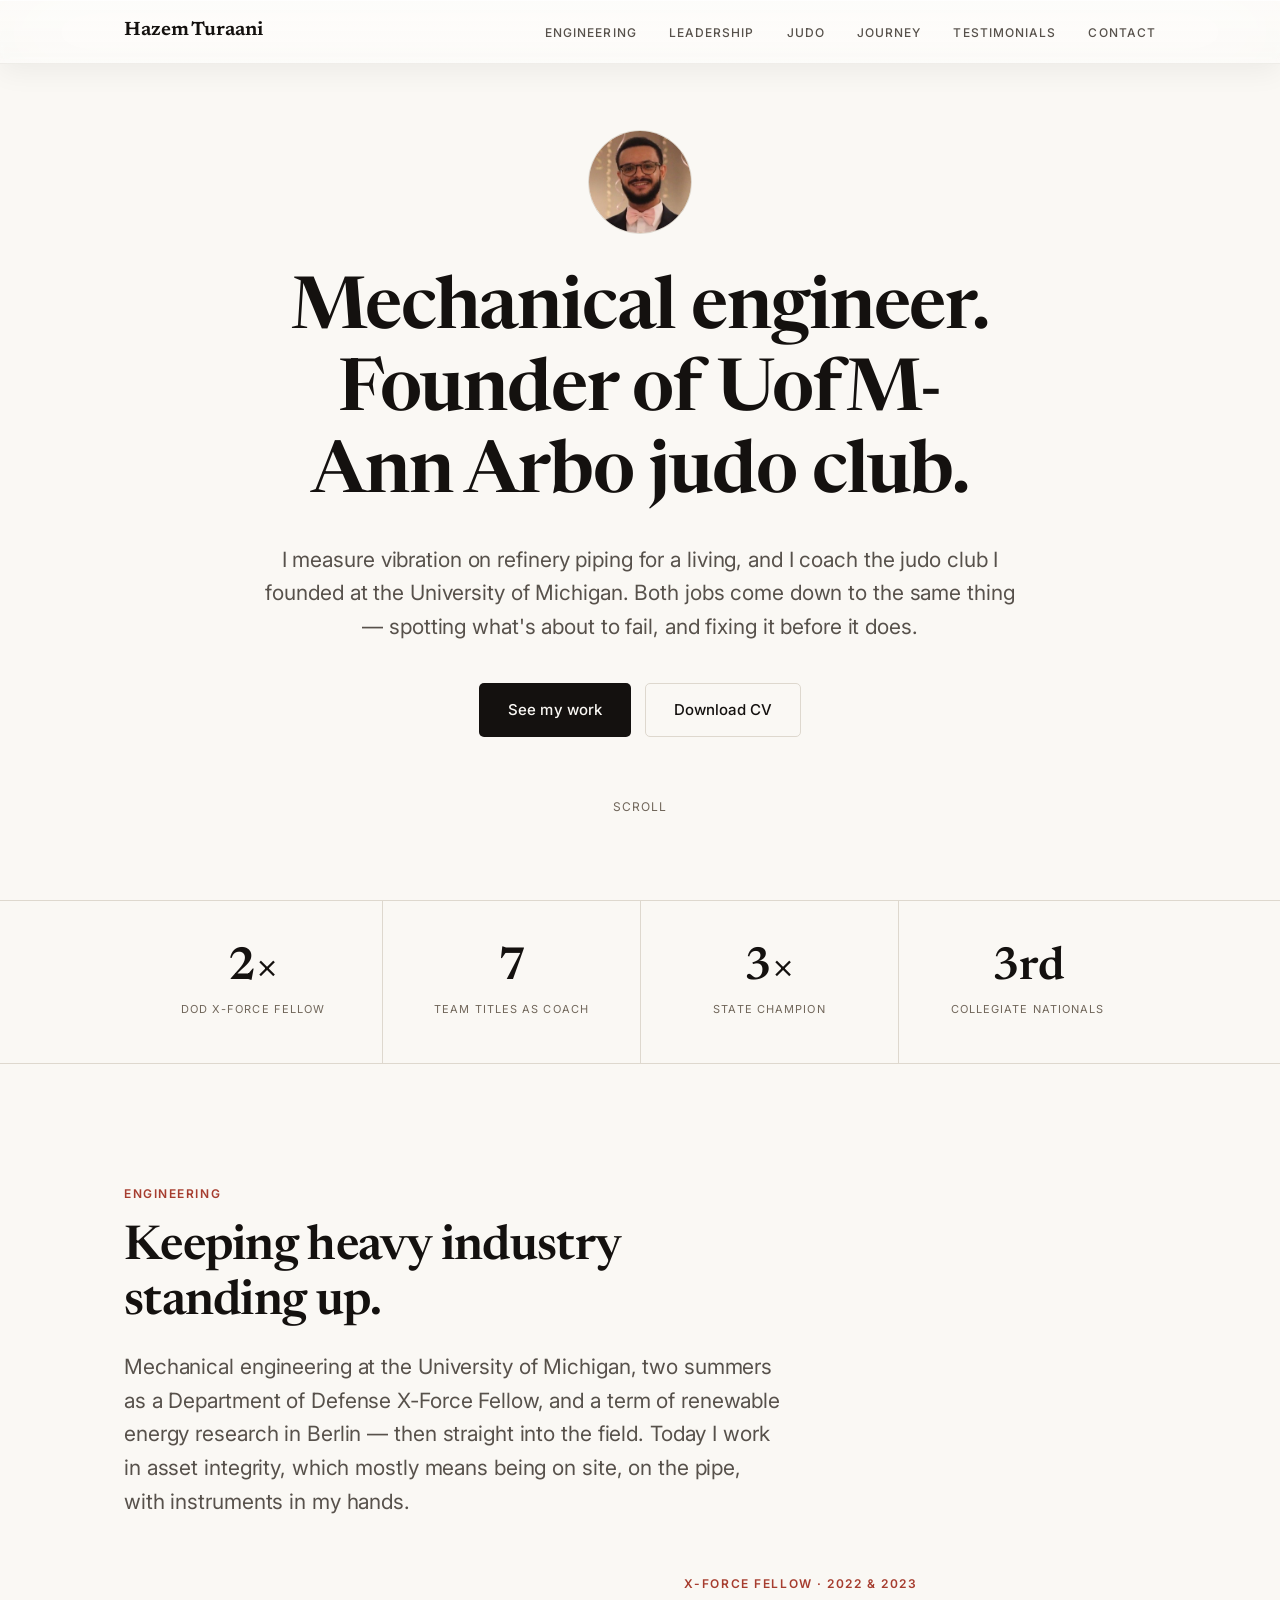
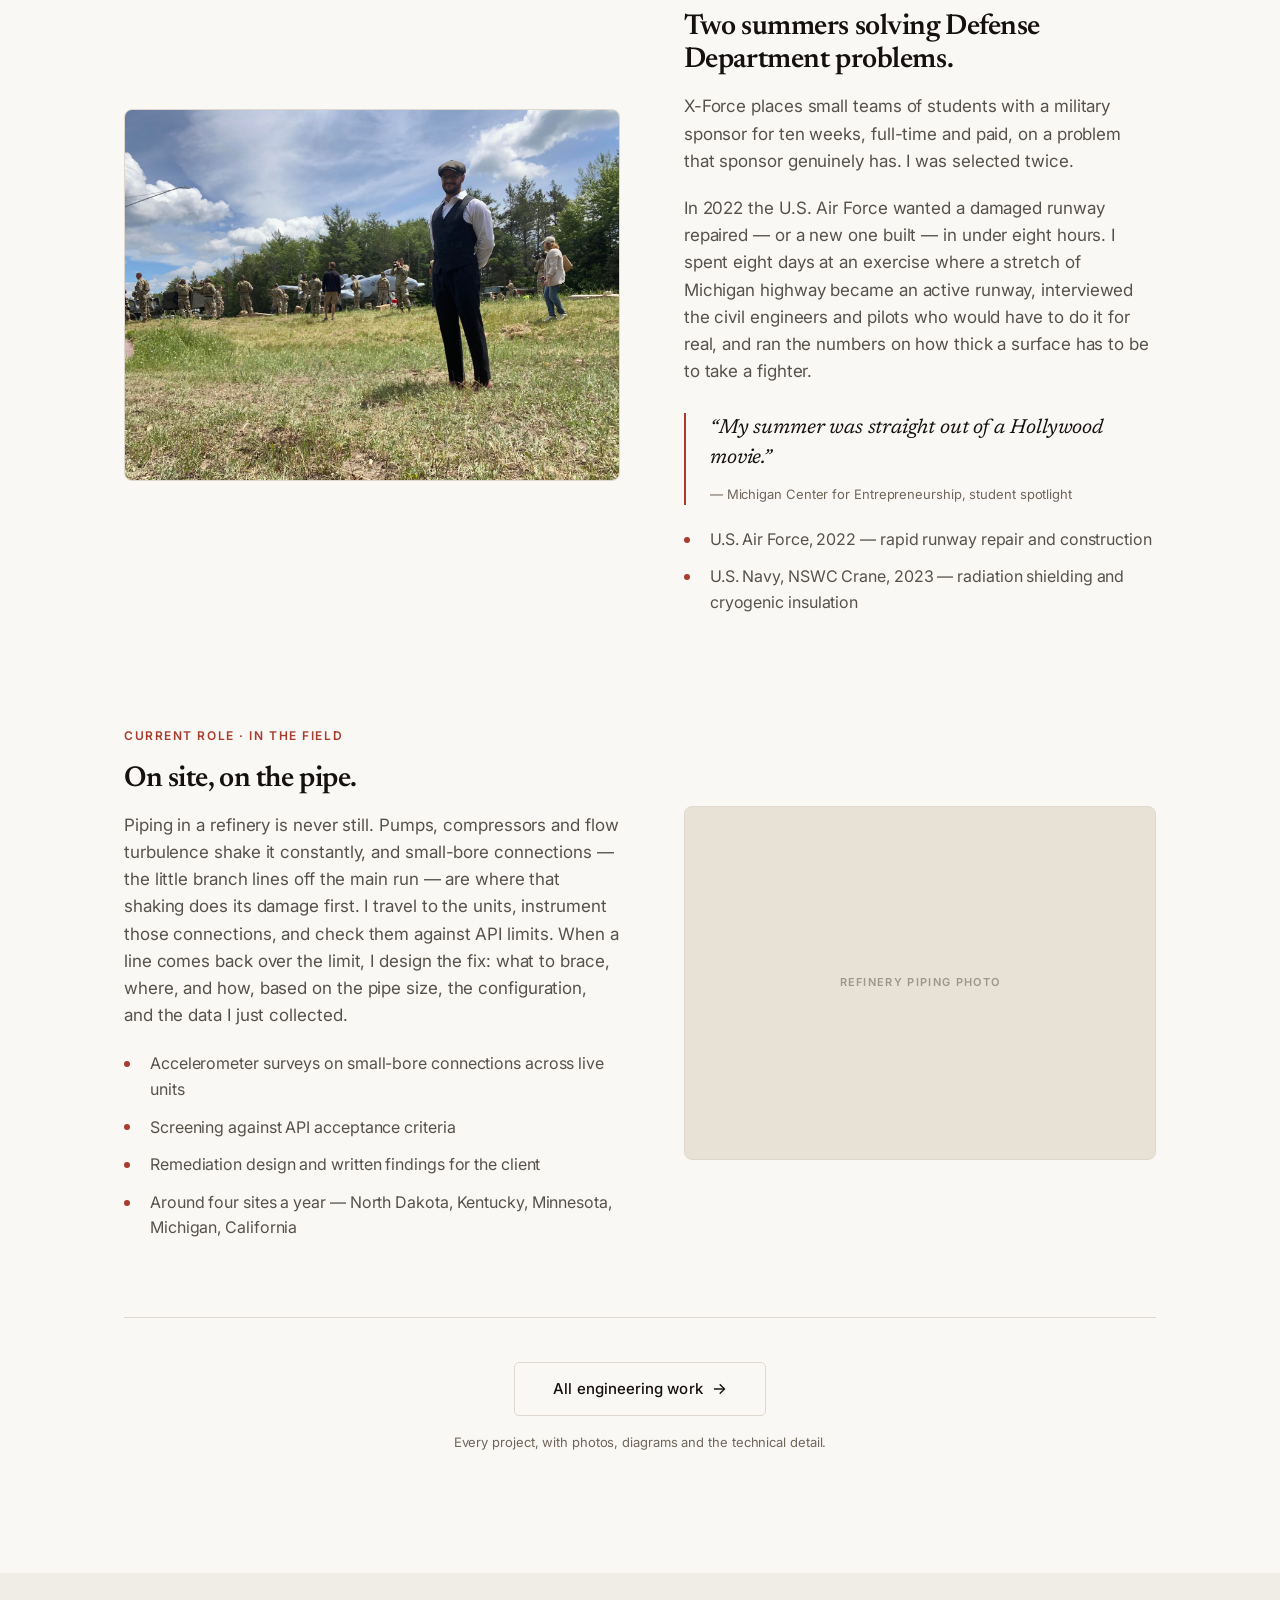
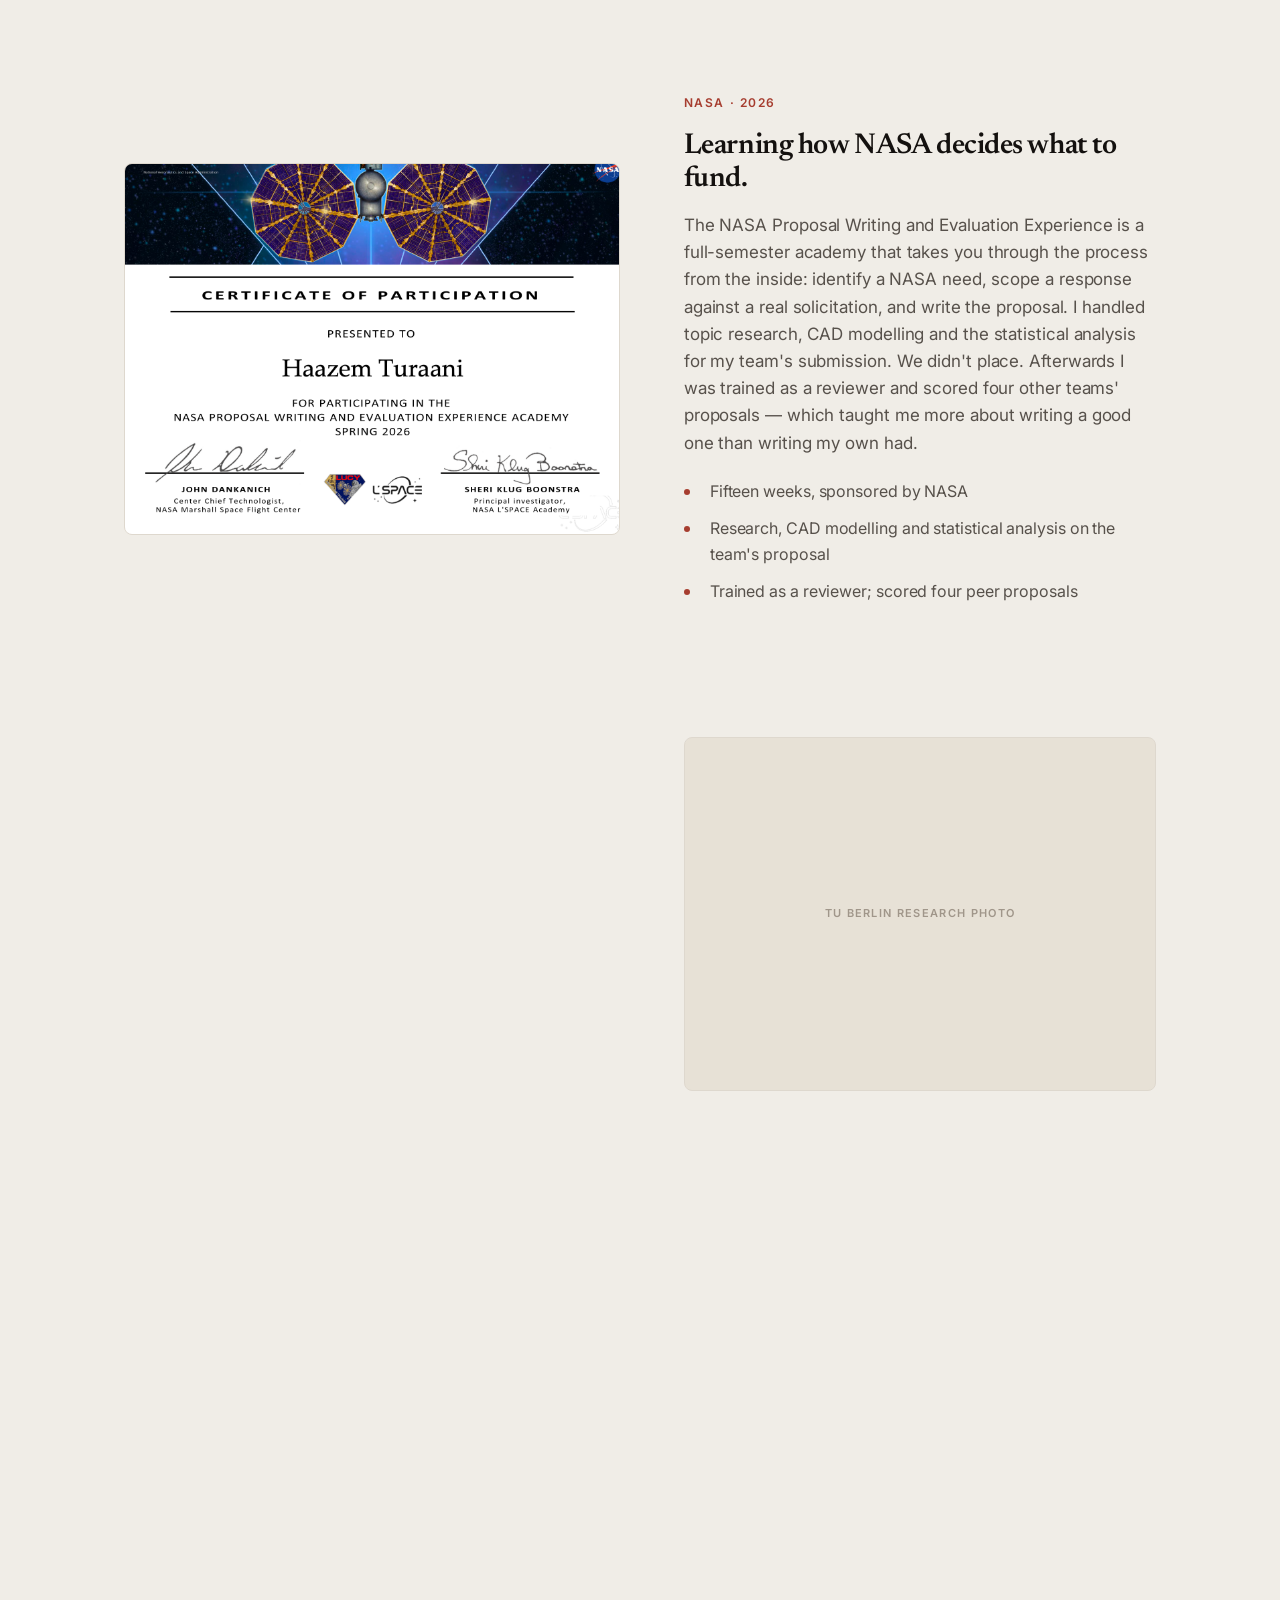
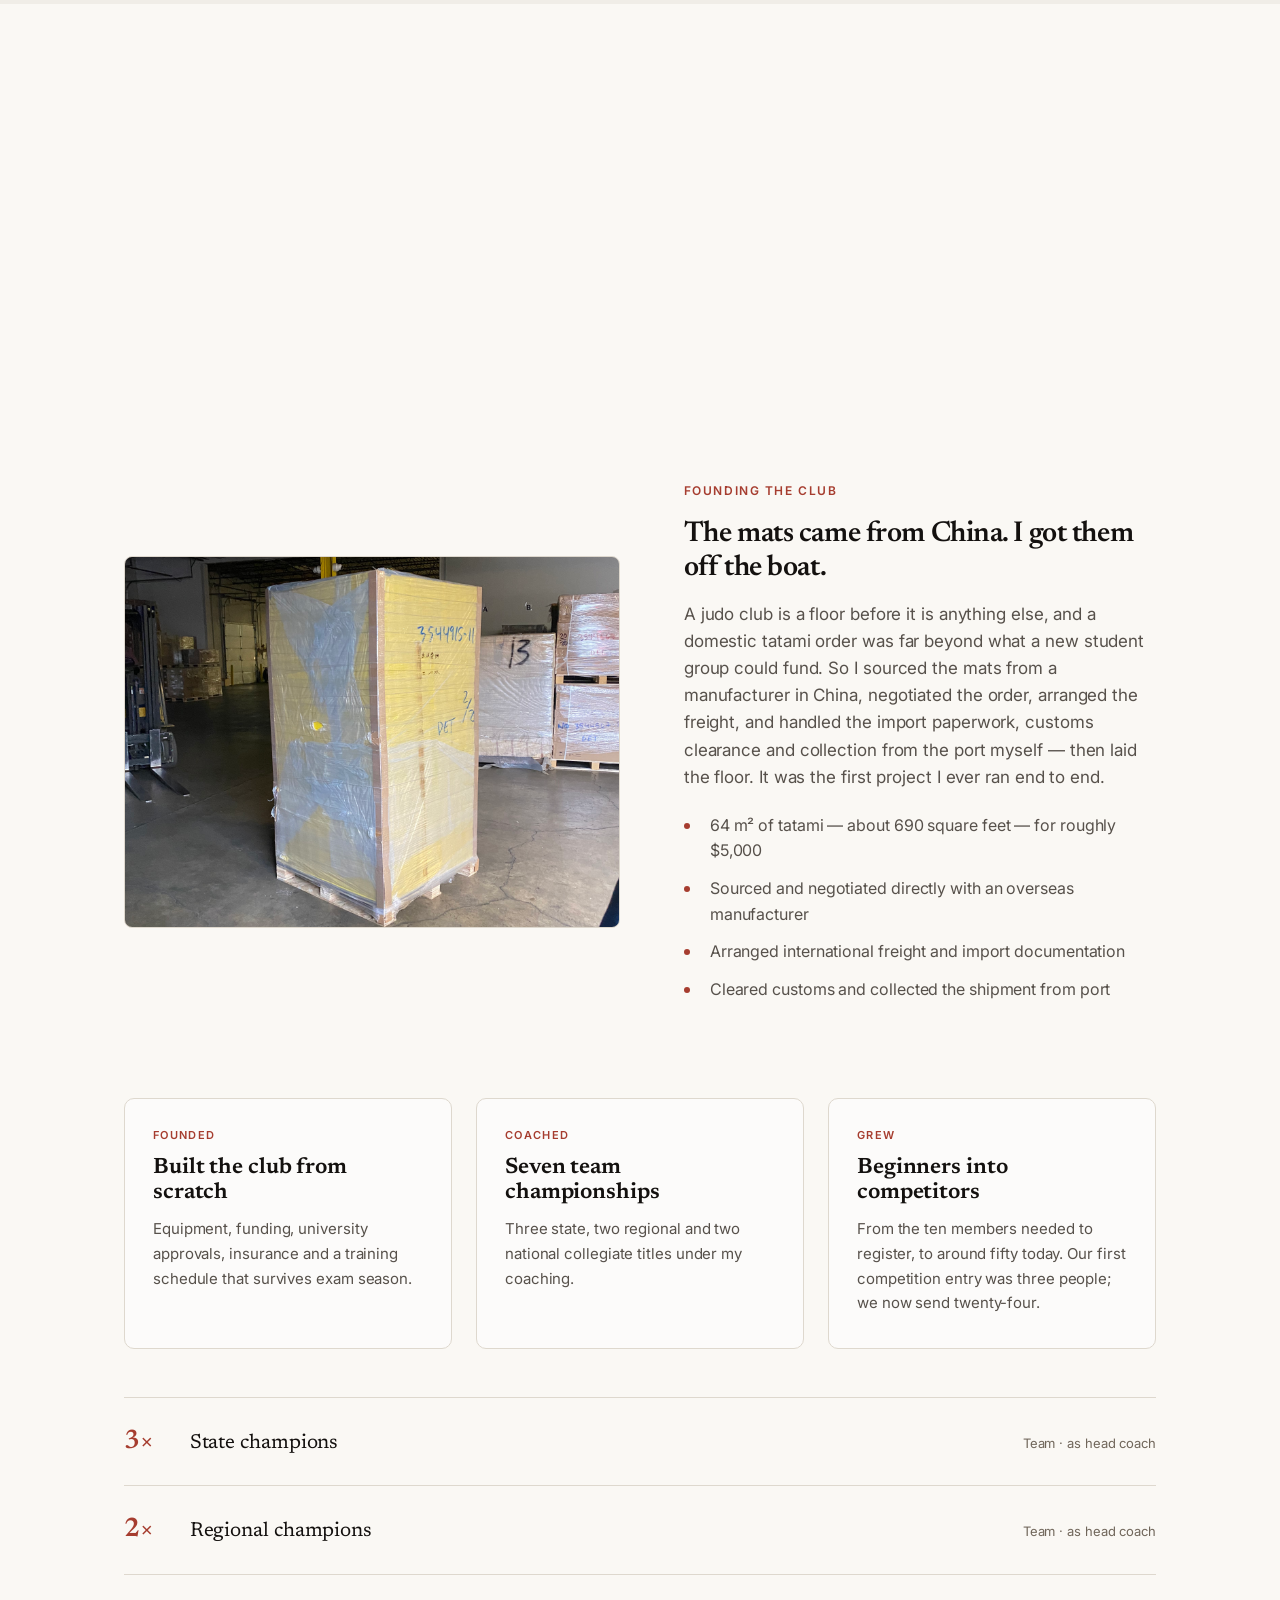
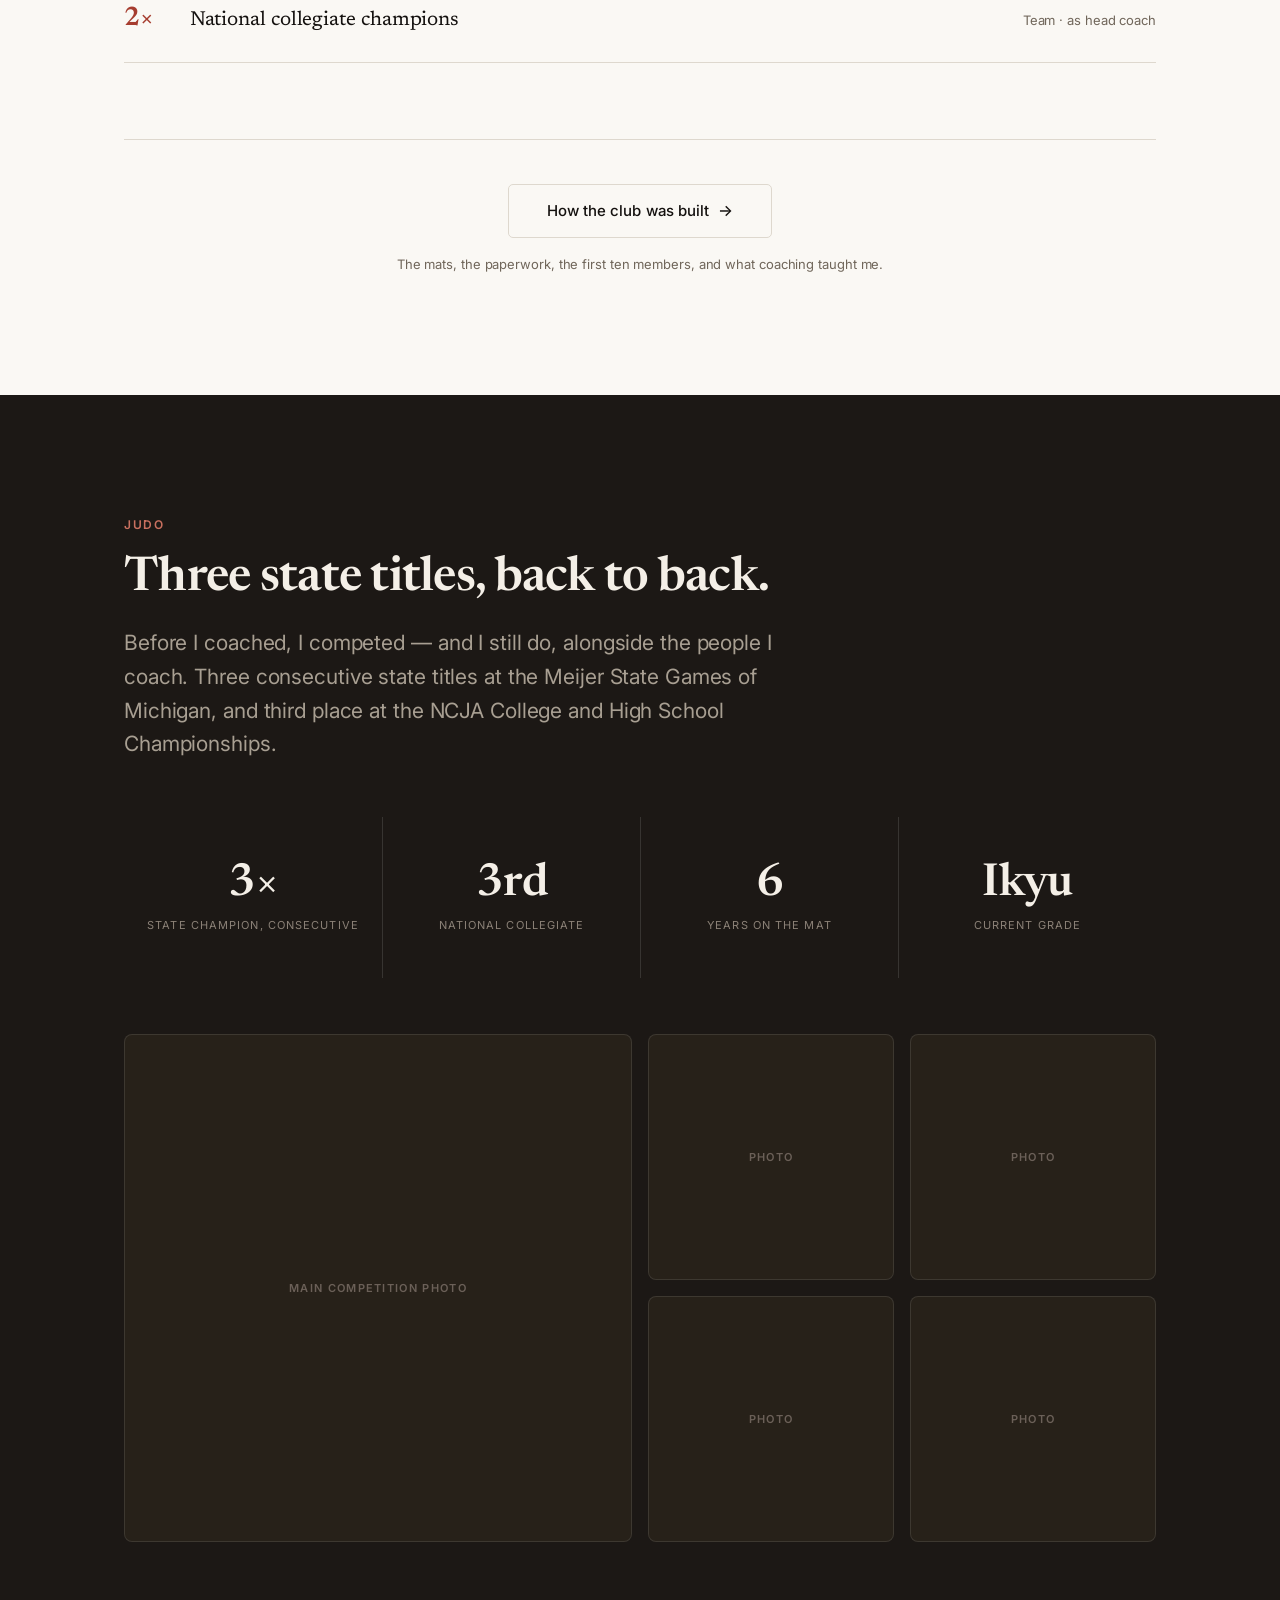
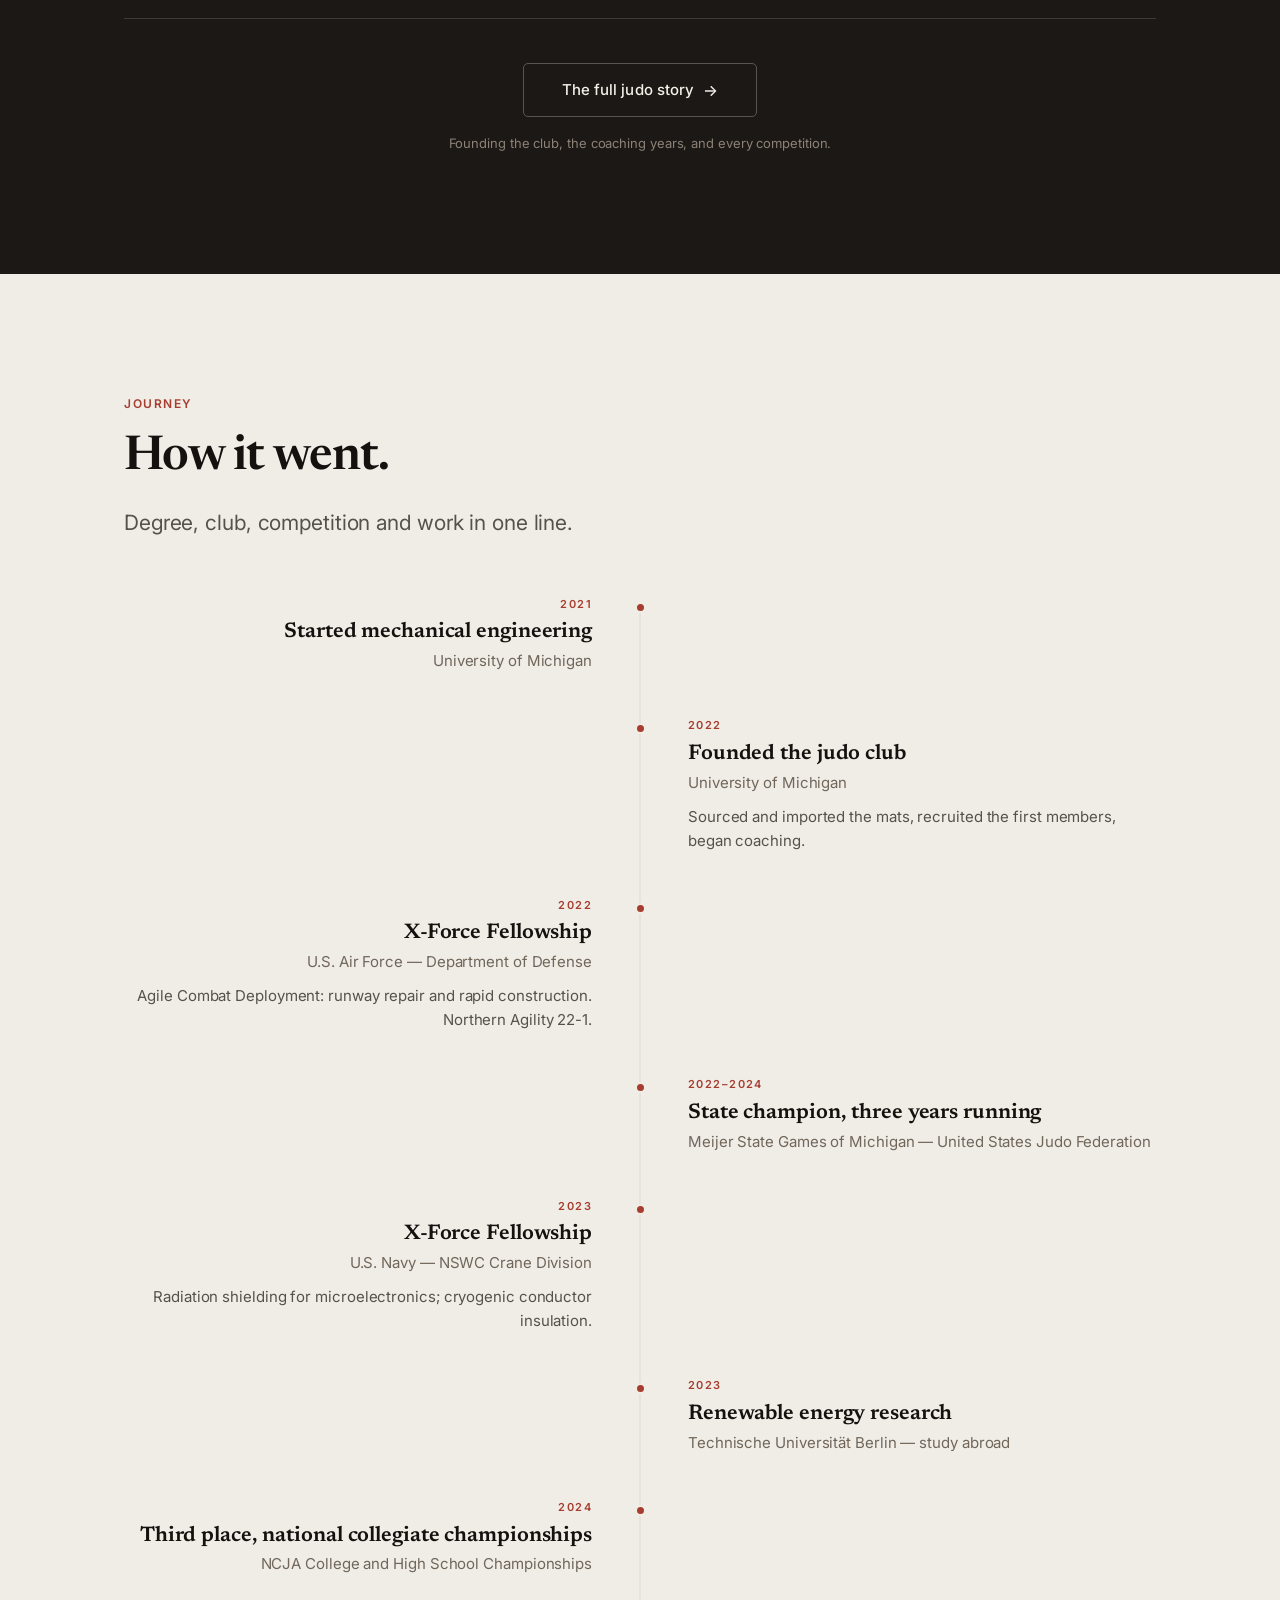
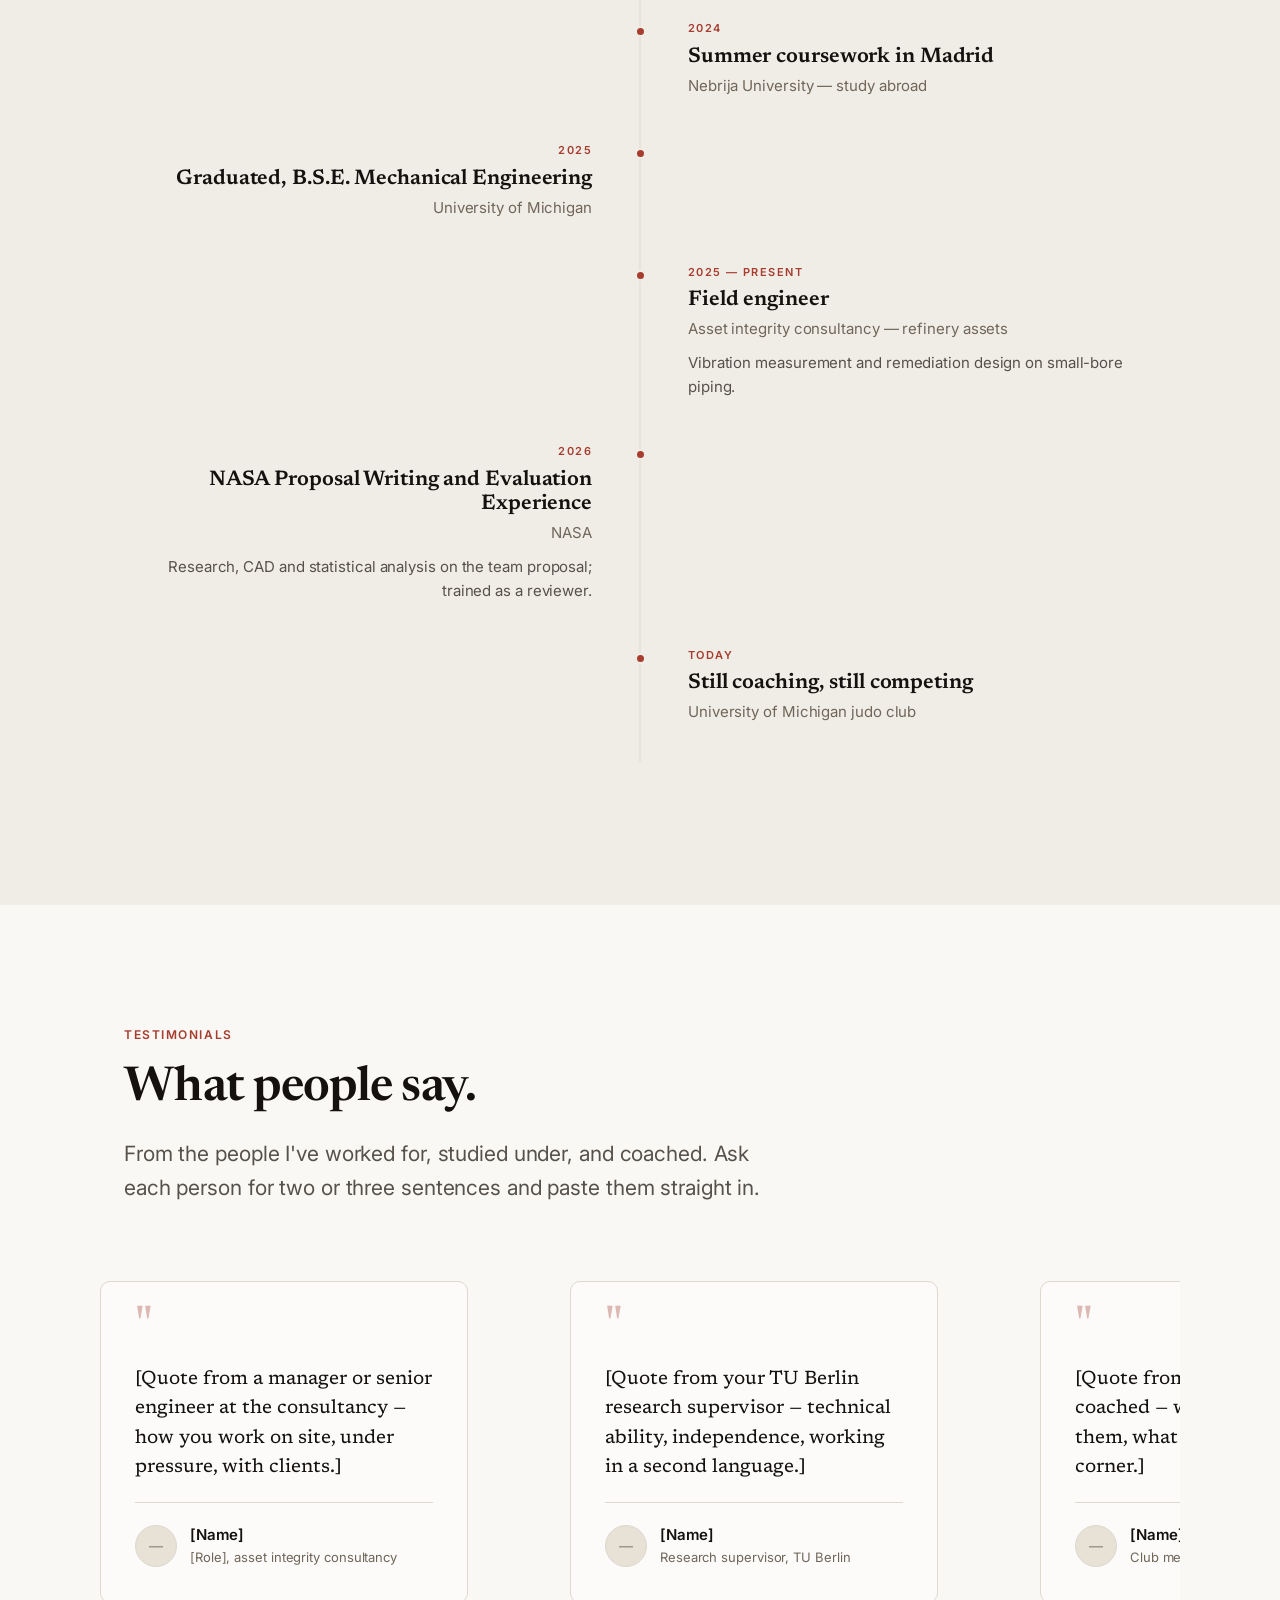
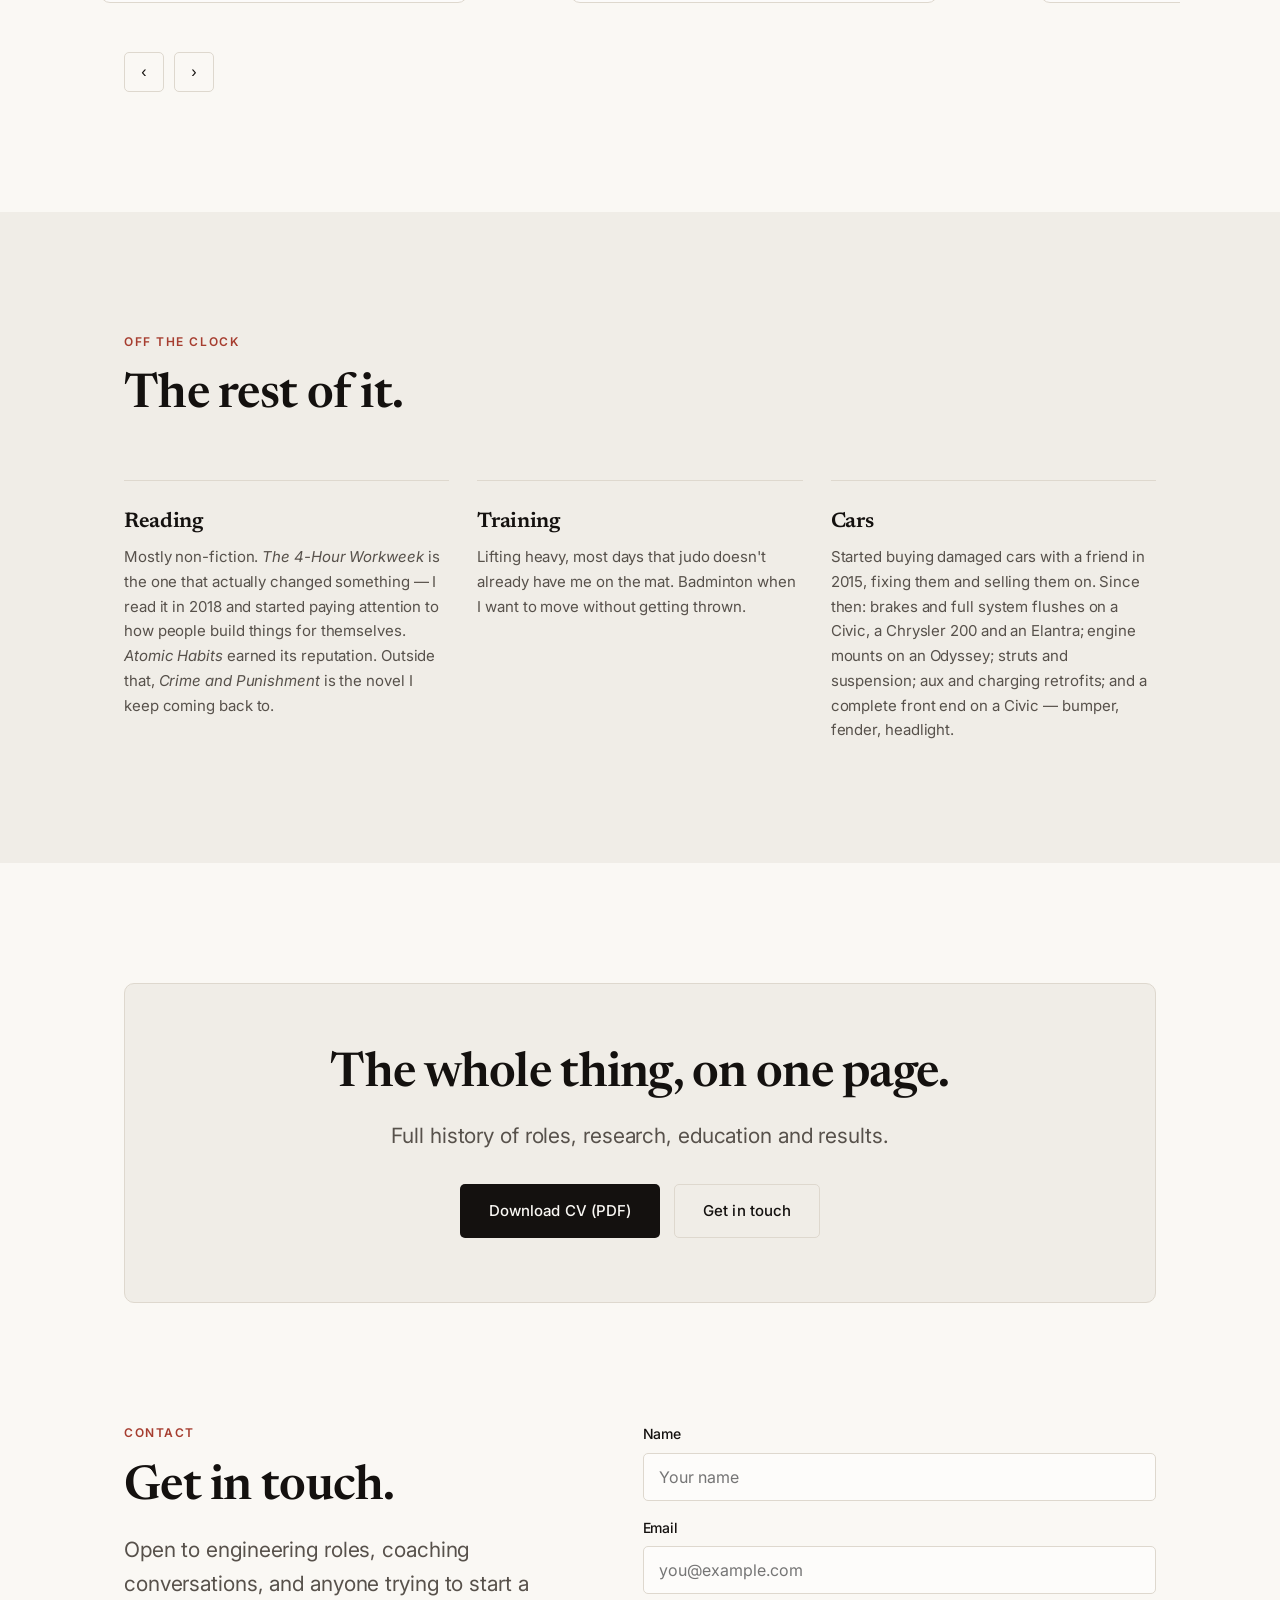
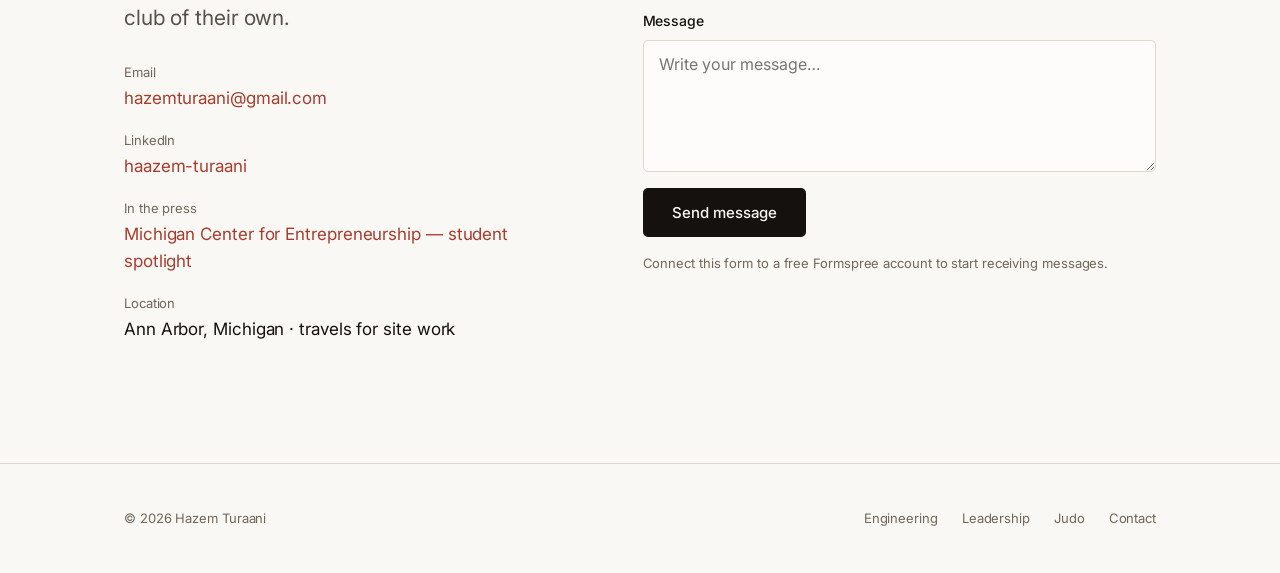
==== commit ffdb5151: "changed to UofM Ann Arbor judo club" ====
--- a/index.html
+++ b/index.html
@@ -62,7 +62,7 @@
          spans; the text itself can say anything you like. -->
     <h1 class="display hero__title">
       <span class="hero__line hero__line--l">Mechanical engineer.</span>
-      <span class="hero__line hero__line--r">Founder of judo club.</span>
+      <span class="hero__line hero__line--r">Founder of UofM-Ann Arbo judo club.</span>
     </h1>
     <p class="lede">
       I measure vibration on refinery piping for a living, and I coach the judo club
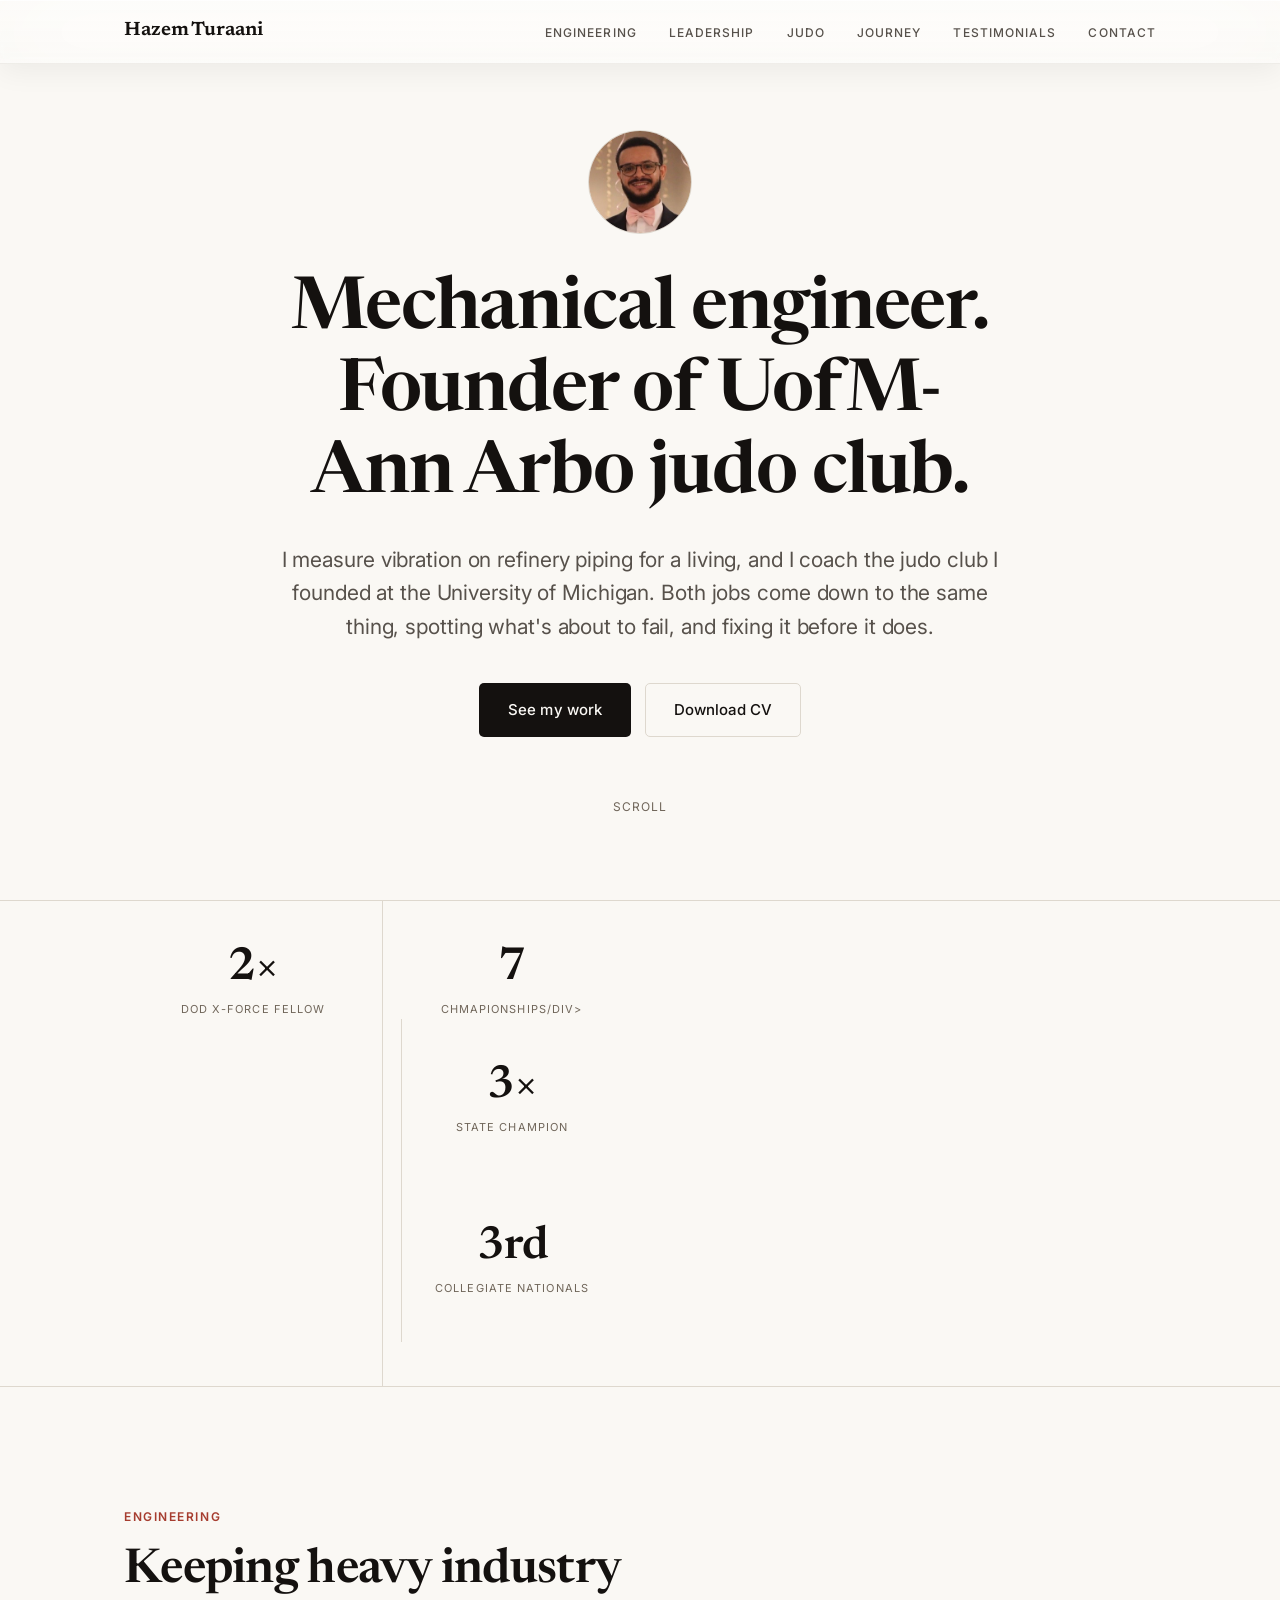
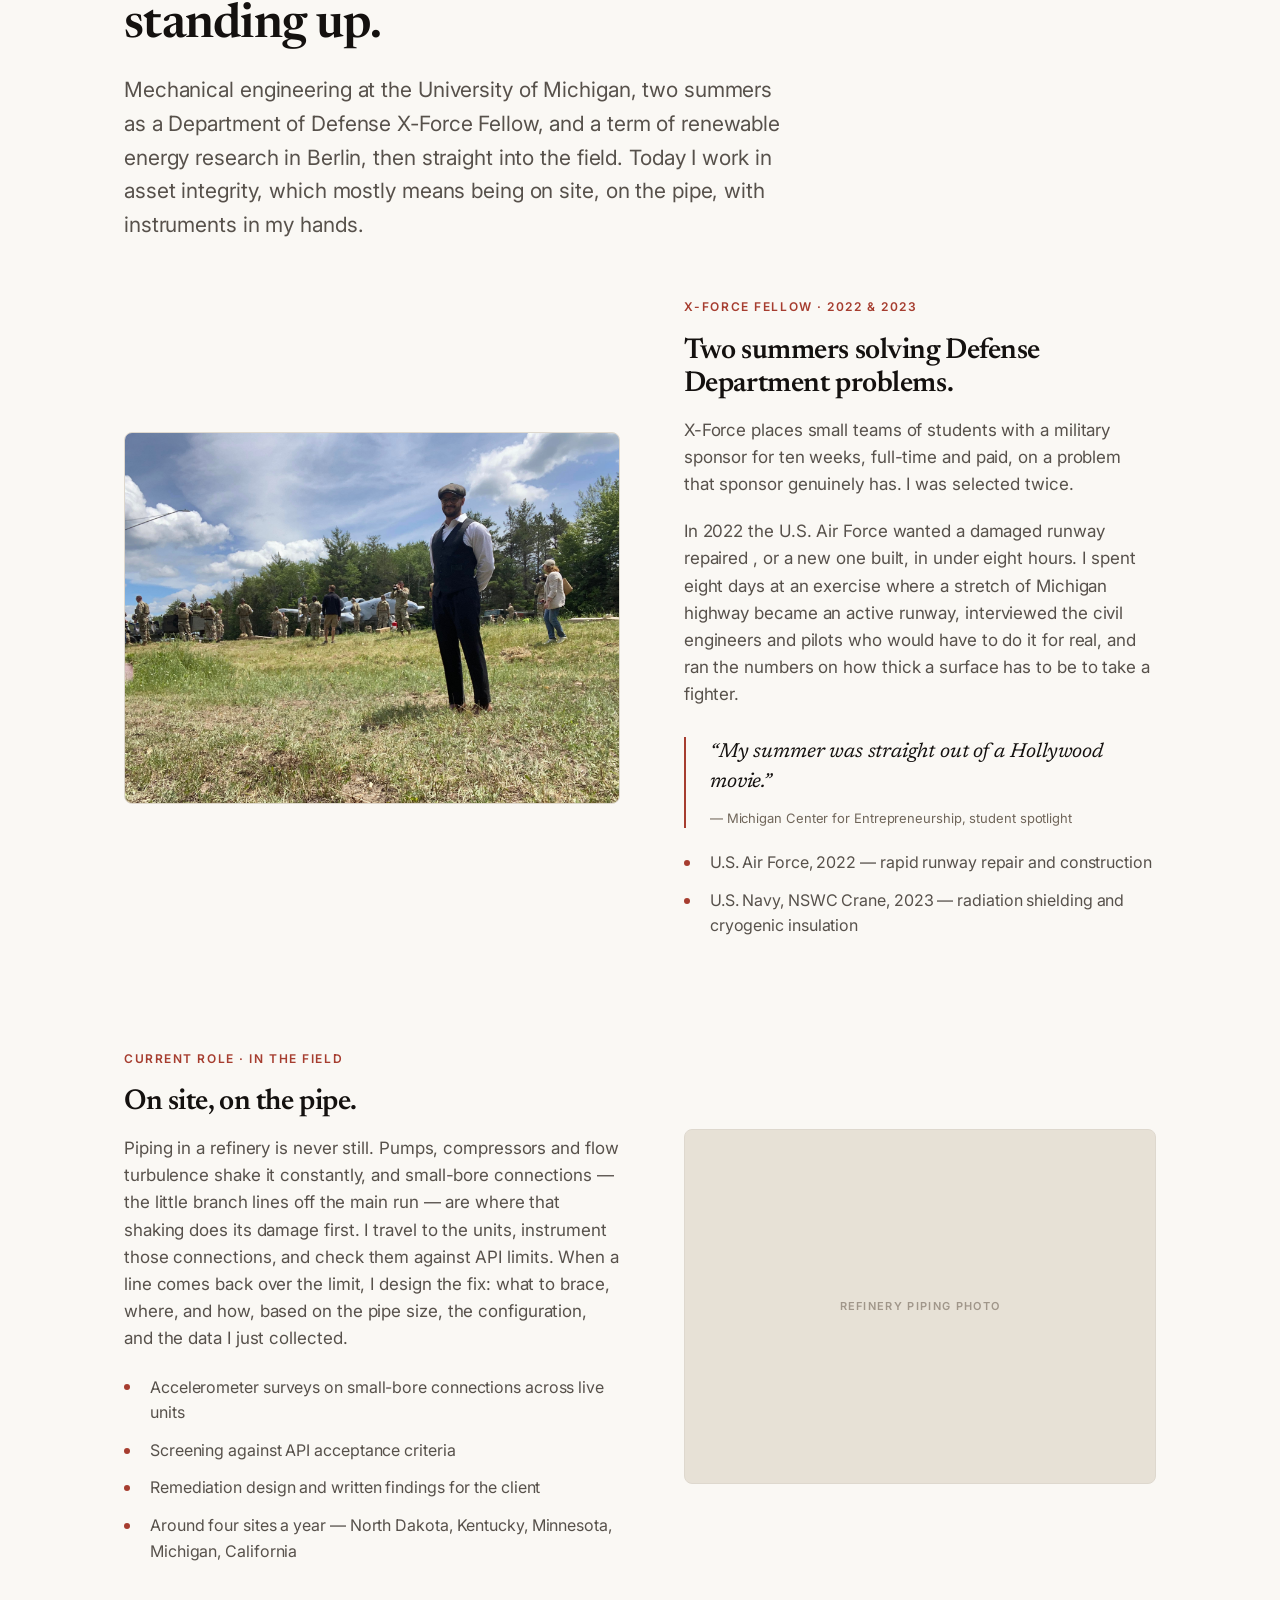
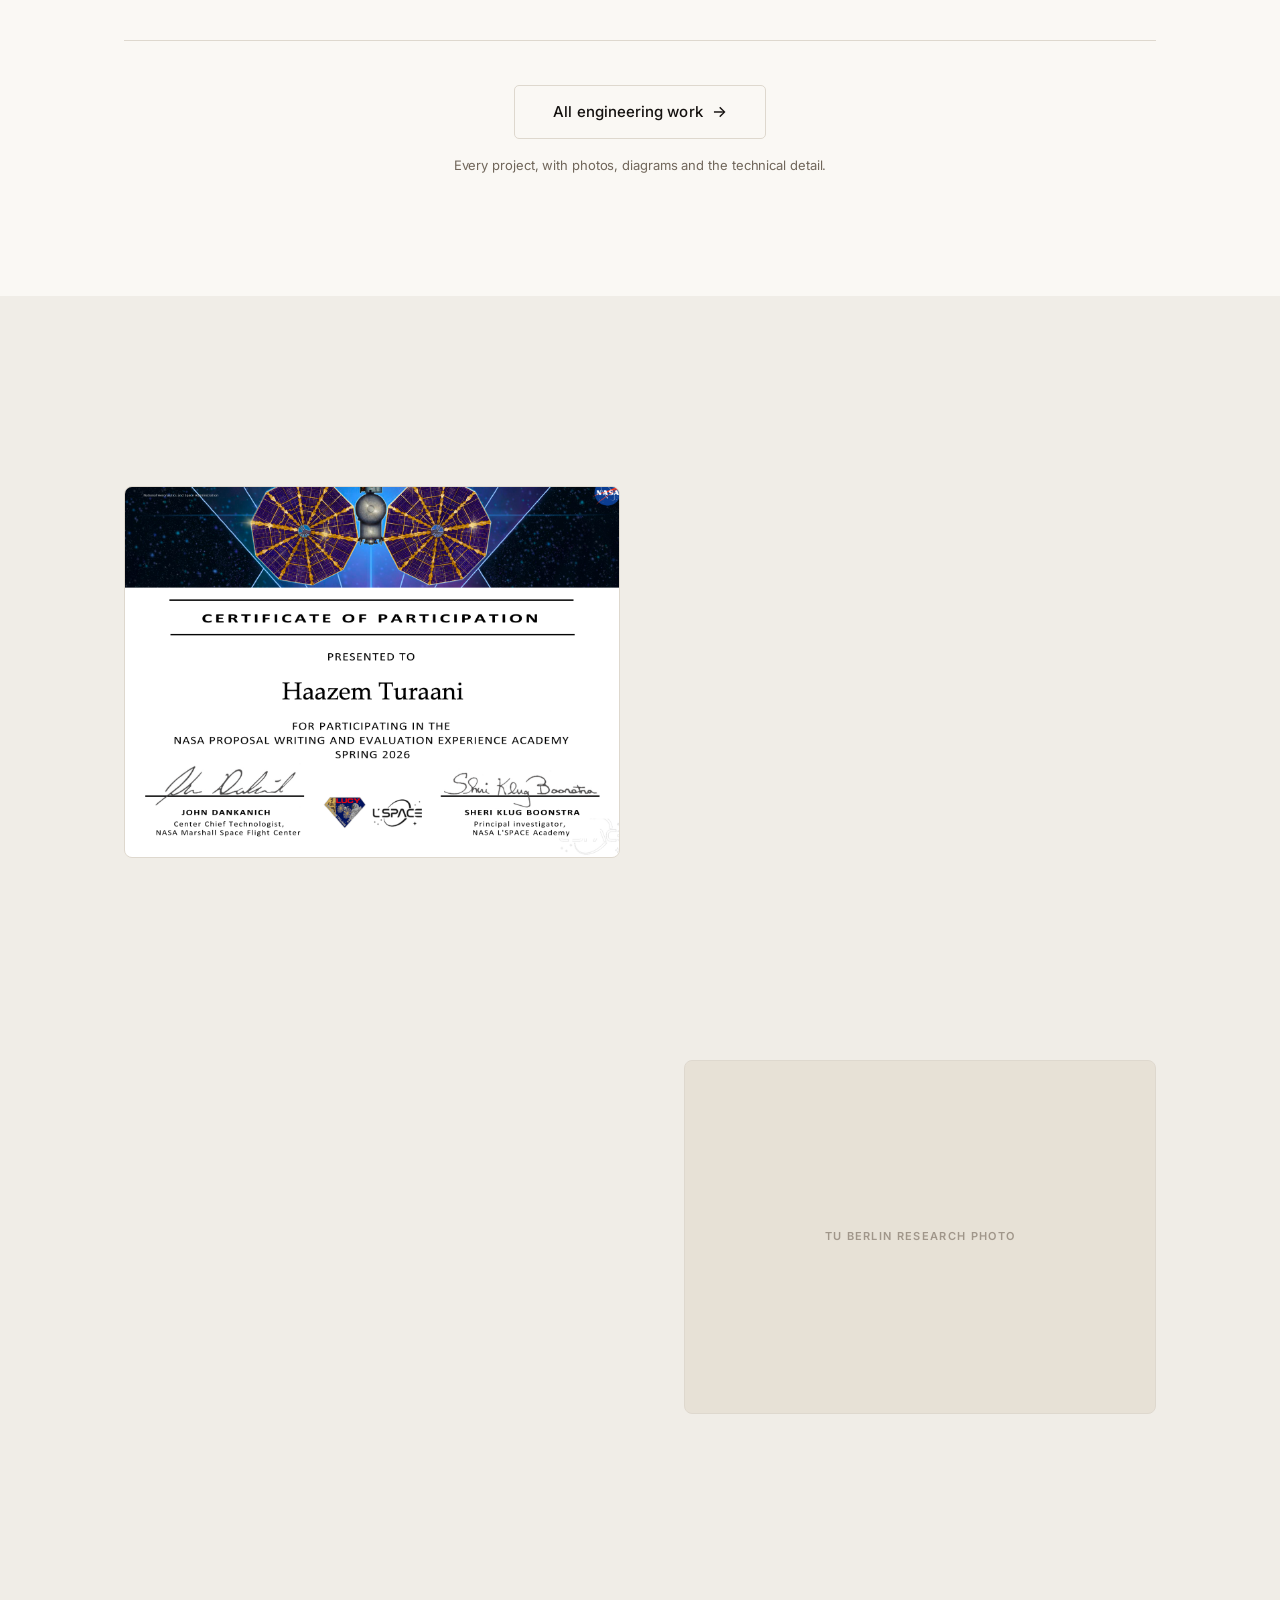
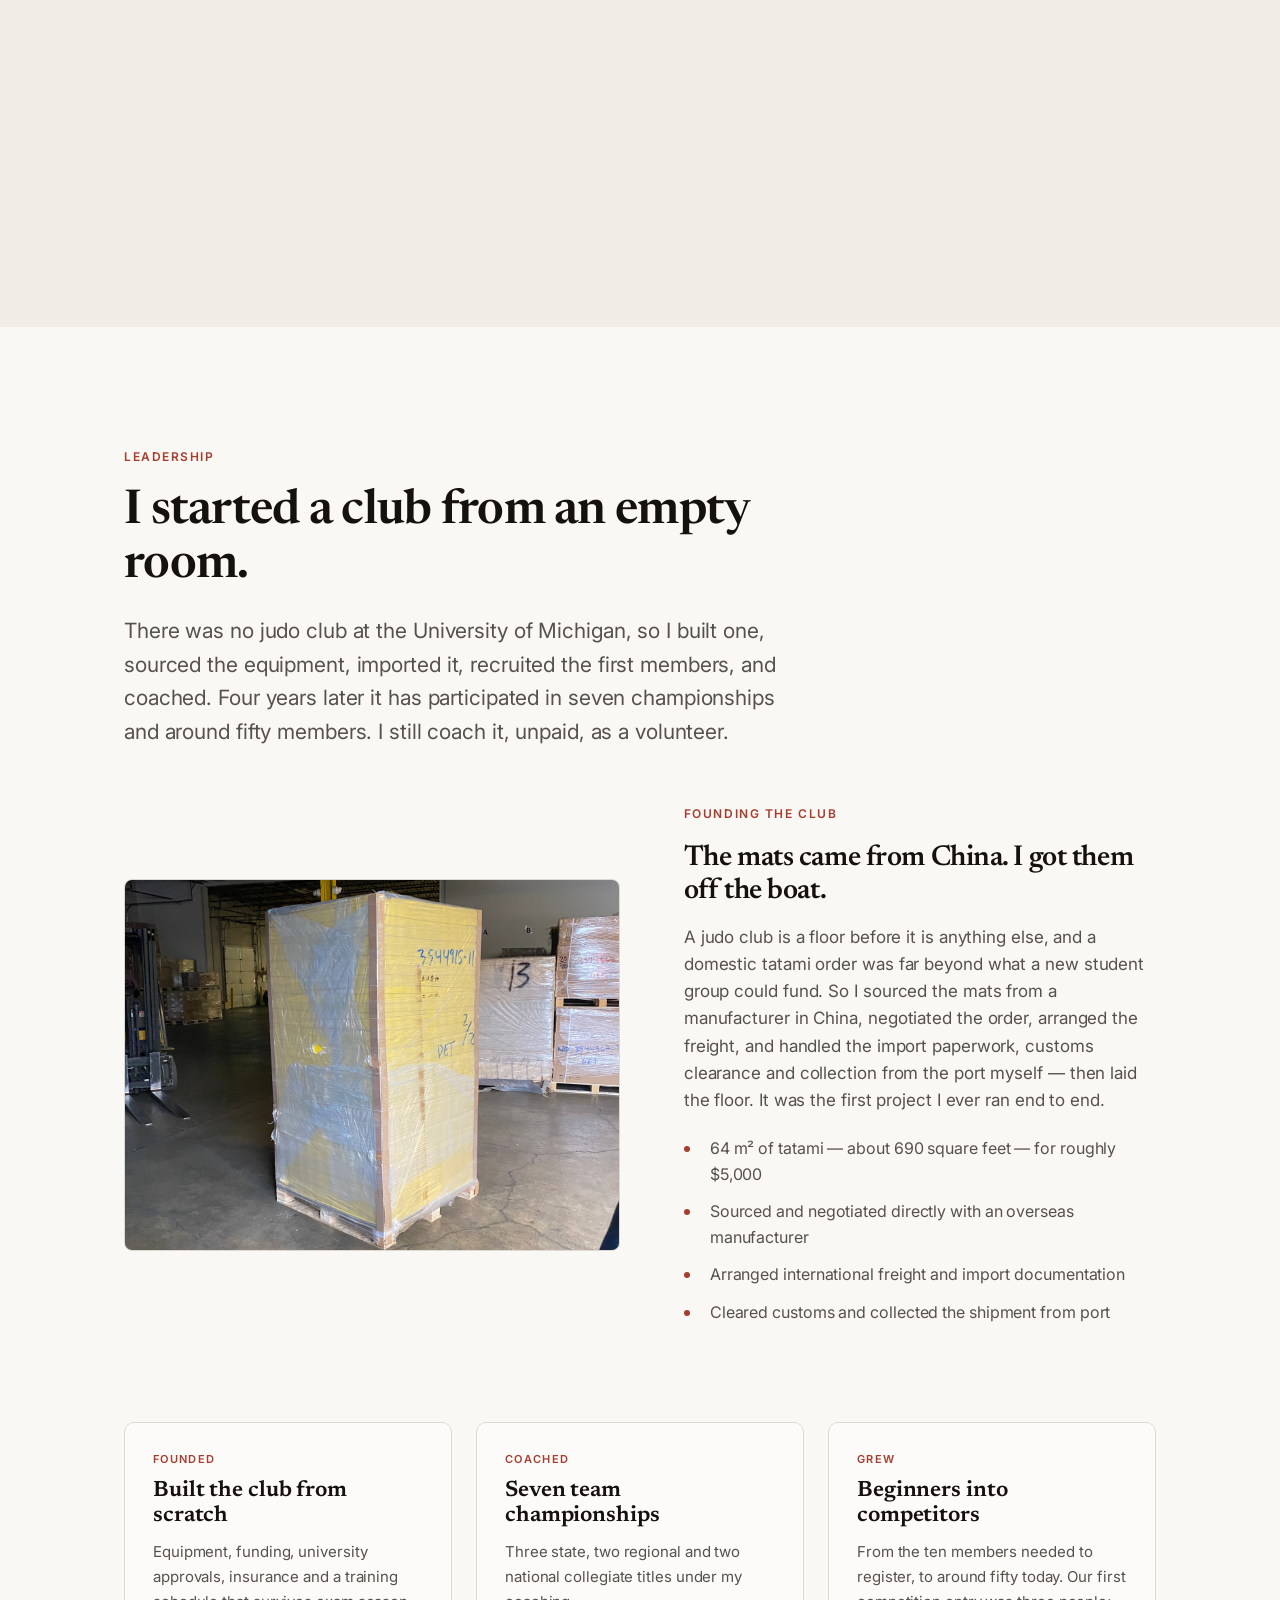
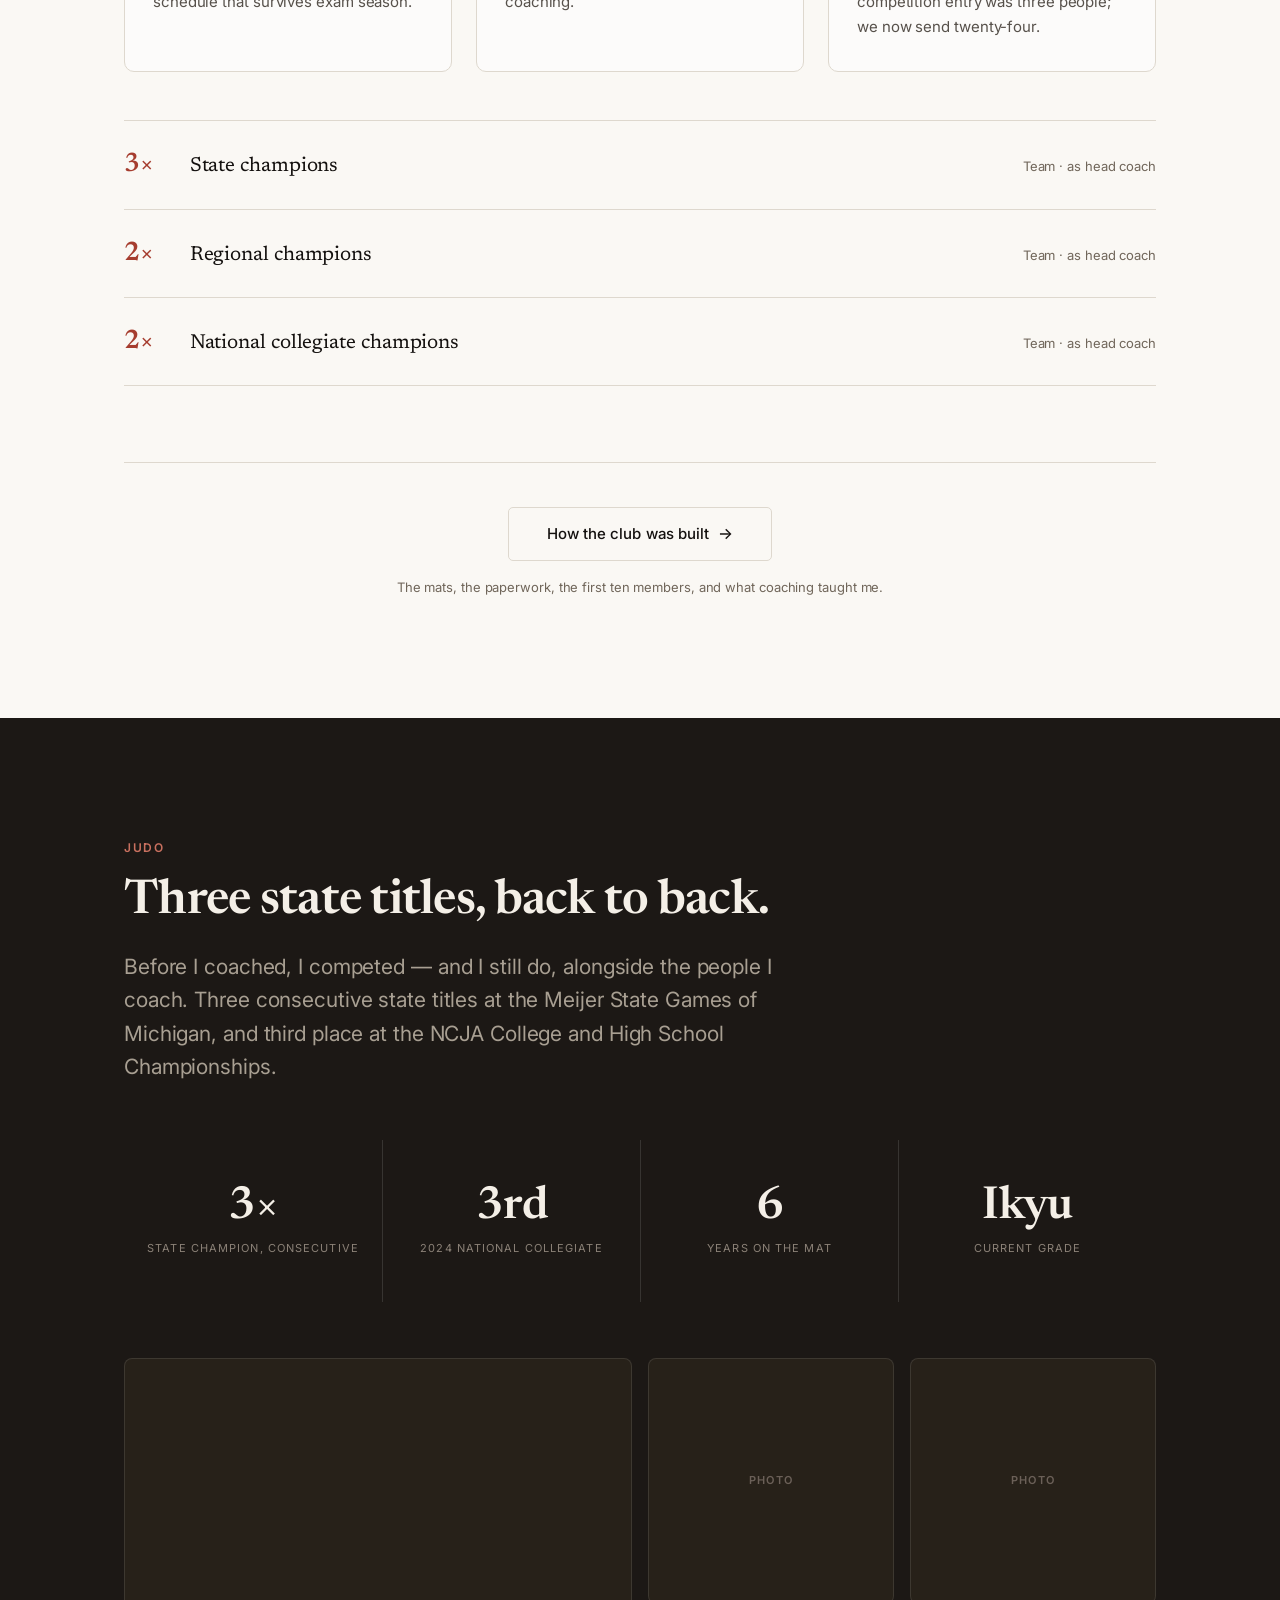
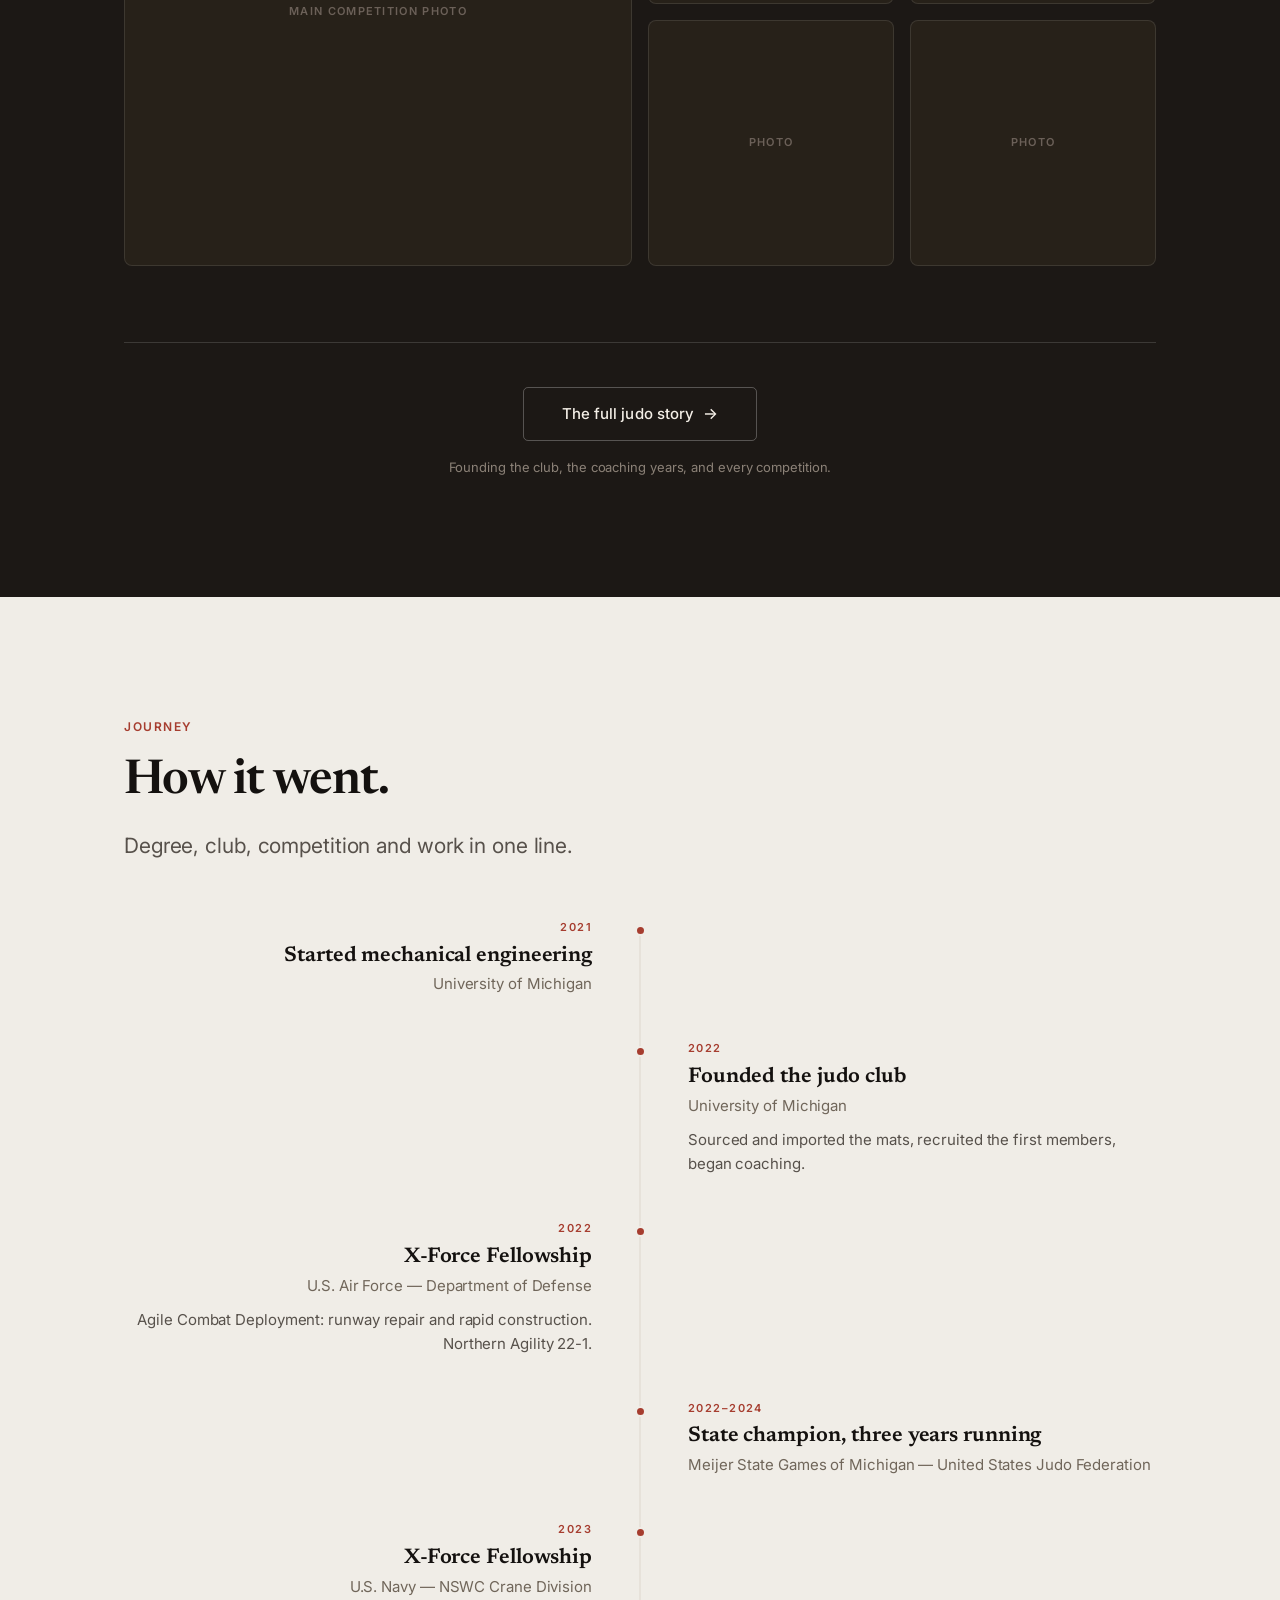
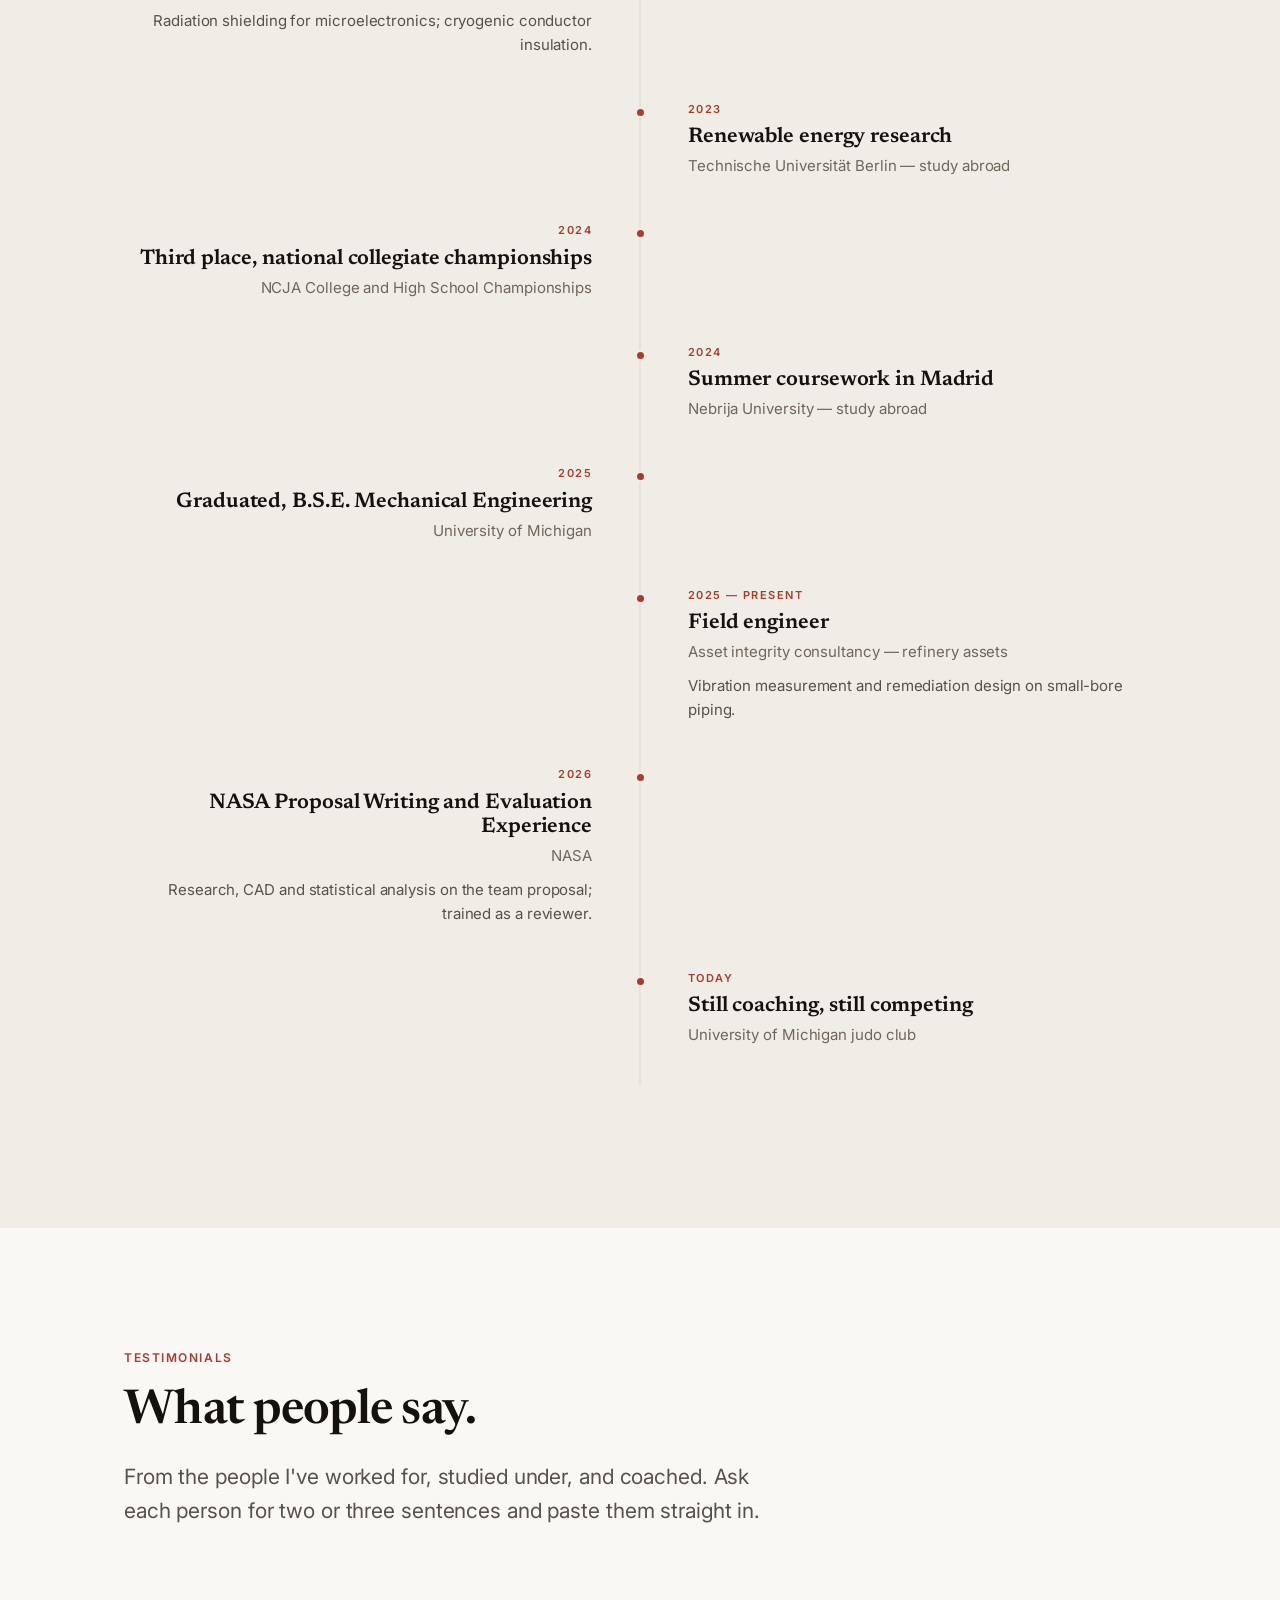
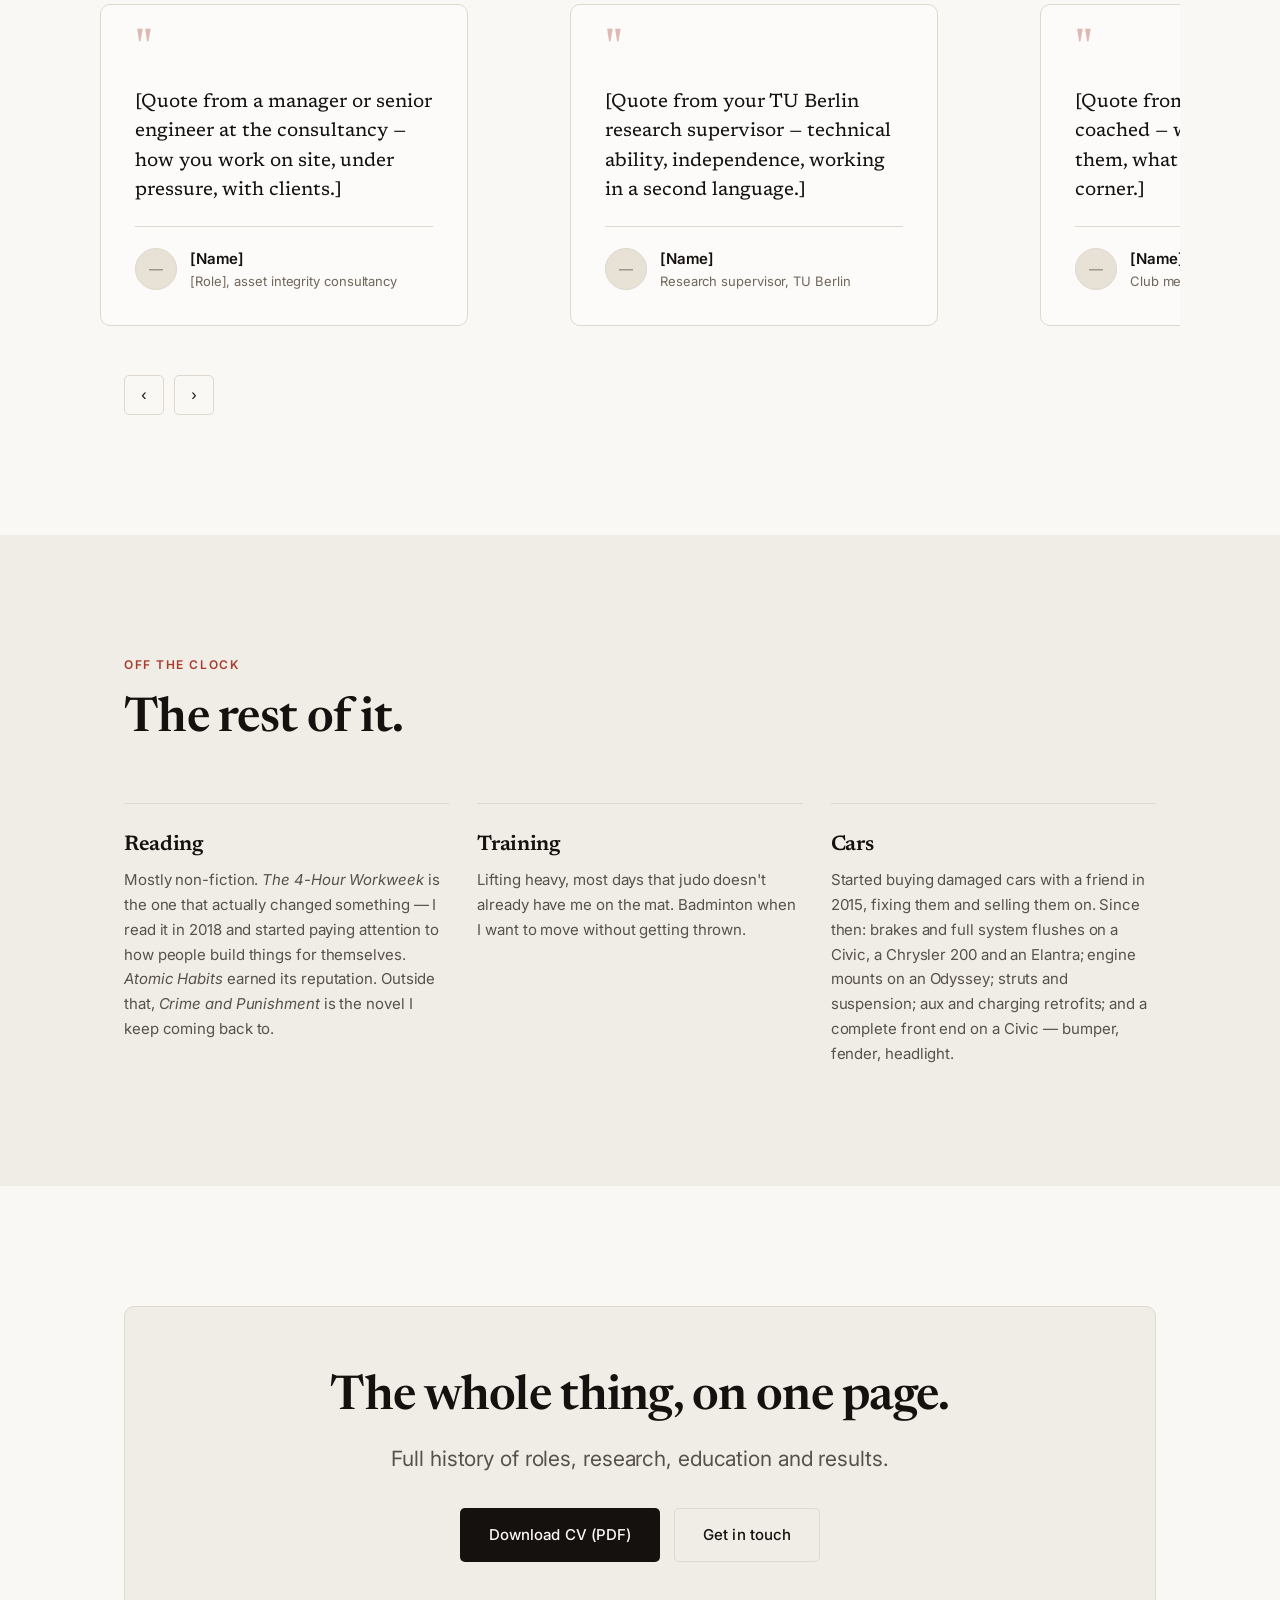
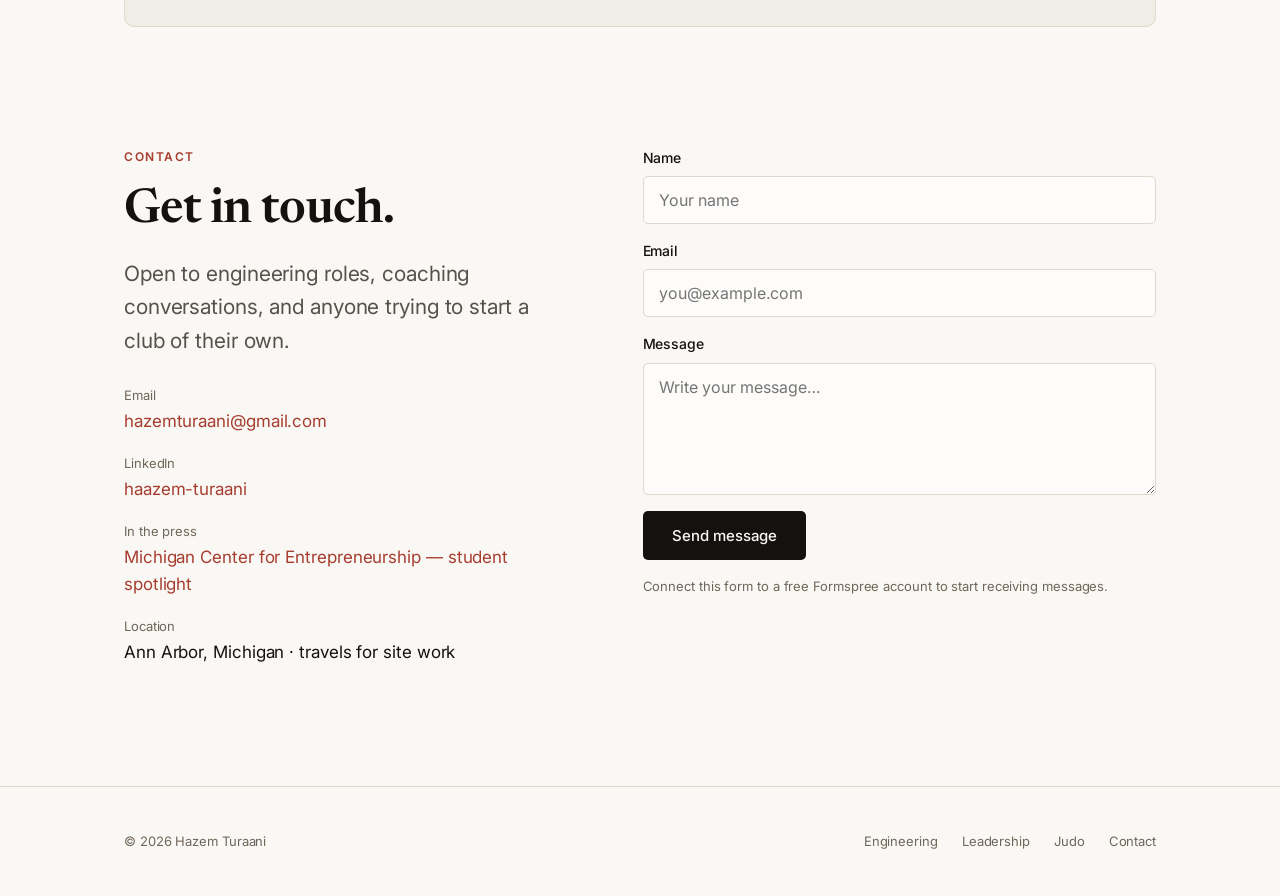
==== commit f9483a86: "chnaged most of teh hyphens to commas added few words here an there" ====
--- a/index.html
+++ b/index.html
@@ -66,7 +66,7 @@
     </h1>
     <p class="lede">
       I measure vibration on refinery piping for a living, and I coach the judo club
-      I founded at the University of Michigan. Both jobs come down to the same thing —
+      I founded at the University of Michigan. Both jobs come down to the same thing, 
       spotting what's about to fail, and fixing it before it does.
     </p>
     <div class="hero__cta">
@@ -82,7 +82,7 @@
   <div class="wrap">
     <div class="stats__grid reveal">
       <div class="stat"><div class="stat__num">2×</div><div class="stat__label">DoD X-Force fellow</div></div>
-      <div class="stat"><div class="stat__num">7</div><div class="stat__label">Team titles as coach</div></div>
+      <div class="stat"><div class="stat__num">7</div><div class="stat__label">Chmapionships/div></div>
       <div class="stat"><div class="stat__num">3×</div><div class="stat__label">State champion</div></div>
       <div class="stat"><div class="stat__num">3rd</div><div class="stat__label">Collegiate nationals</div></div>
     </div>
@@ -97,7 +97,7 @@
       <h2 class="h2">Keeping heavy industry standing up.</h2>
       <p class="lede">
         Mechanical engineering at the University of Michigan, two summers as a Department of Defense
-        X-Force Fellow, and a term of renewable energy research in Berlin — then straight into the
+        X-Force Fellow, and a term of renewable energy research in Berlin, then straight into the
         field. Today I work in asset integrity, which mostly means being on site, on the pipe, with
         instruments in my hands.
       </p>
@@ -114,7 +114,7 @@
           and paid, on a problem that sponsor genuinely has. I was selected twice.
         </p>
         <p class="body" style="margin-top:20px">
-          In 2022 the U.S. Air Force wanted a damaged runway repaired — or a new one built — in
+          In 2022 the U.S. Air Force wanted a damaged runway repaired , or a new one built, in
           under eight hours. I spent eight days at an exercise where a stretch of Michigan highway
           became an active runway, interviewed the civil engineers and pilots who would have to do
           it for real, and ran the numbers on how thick a surface has to be to take a fighter.
@@ -173,7 +173,7 @@
           you through the process from the inside: identify a NASA need, scope a response against a
           real solicitation, and write the proposal. I handled topic research, CAD modelling and the
           statistical analysis for my team's submission. We didn't place. Afterwards I was trained as
-          a reviewer and scored four other teams' proposals — which taught me more about writing a
+          a reviewer and scored four other teams' proposals, which taught me more about writing a
           good one than writing my own had.
         </p>
         <ul class="ticks">
@@ -238,8 +238,8 @@
       <p class="eyebrow">Leadership</p>
       <h2 class="h2">I started a club from an empty room.</h2>
       <p class="lede">
-        There was no judo club at Michigan, so I built one — sourced the equipment, imported it,
-        recruited the first members, and coached. Four years later it has seven team championships
+        There was no judo club at the University of Michigan, so I built one, sourced the equipment, imported it,
+        recruited the first members, and coached. Four years later it has participated in seven championships
         and around fifty members. I still coach it, unpaid, as a volunteer.
       </p>
     </div>
@@ -332,7 +332,7 @@
     <div class="stats reveal" style="border:0">
       <div class="stats__grid">
         <div class="stat"><div class="stat__num">3×</div><div class="stat__label">State champion, consecutive</div></div>
-        <div class="stat"><div class="stat__num">3rd</div><div class="stat__label">National collegiate</div></div>
+        <div class="stat"><div class="stat__num">3rd</div><div class="stat__label">2024 National collegiate</div></div>
         <div class="stat"><div class="stat__num">6</div><div class="stat__label">Years on the mat</div></div>
         <div class="stat"><div class="stat__num">Ikyu</div><div class="stat__label">Current grade</div></div>
       </div>
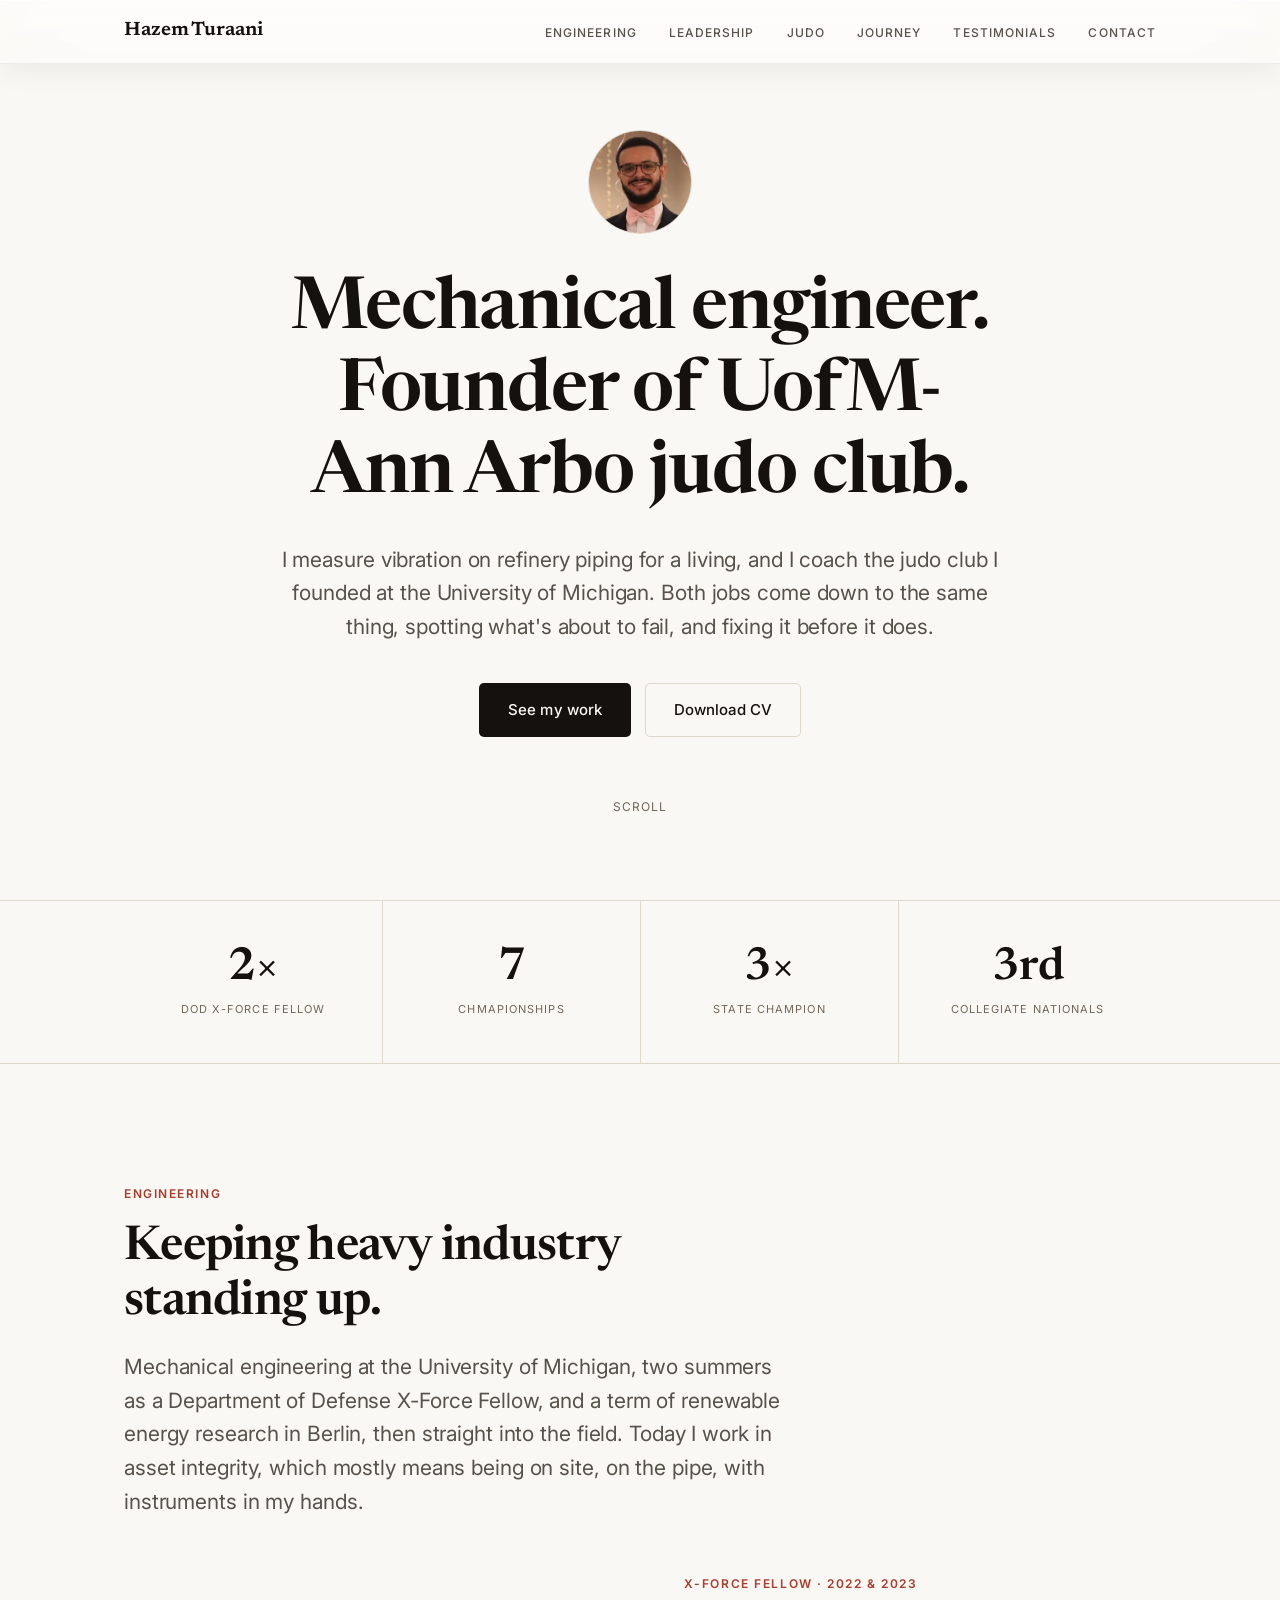
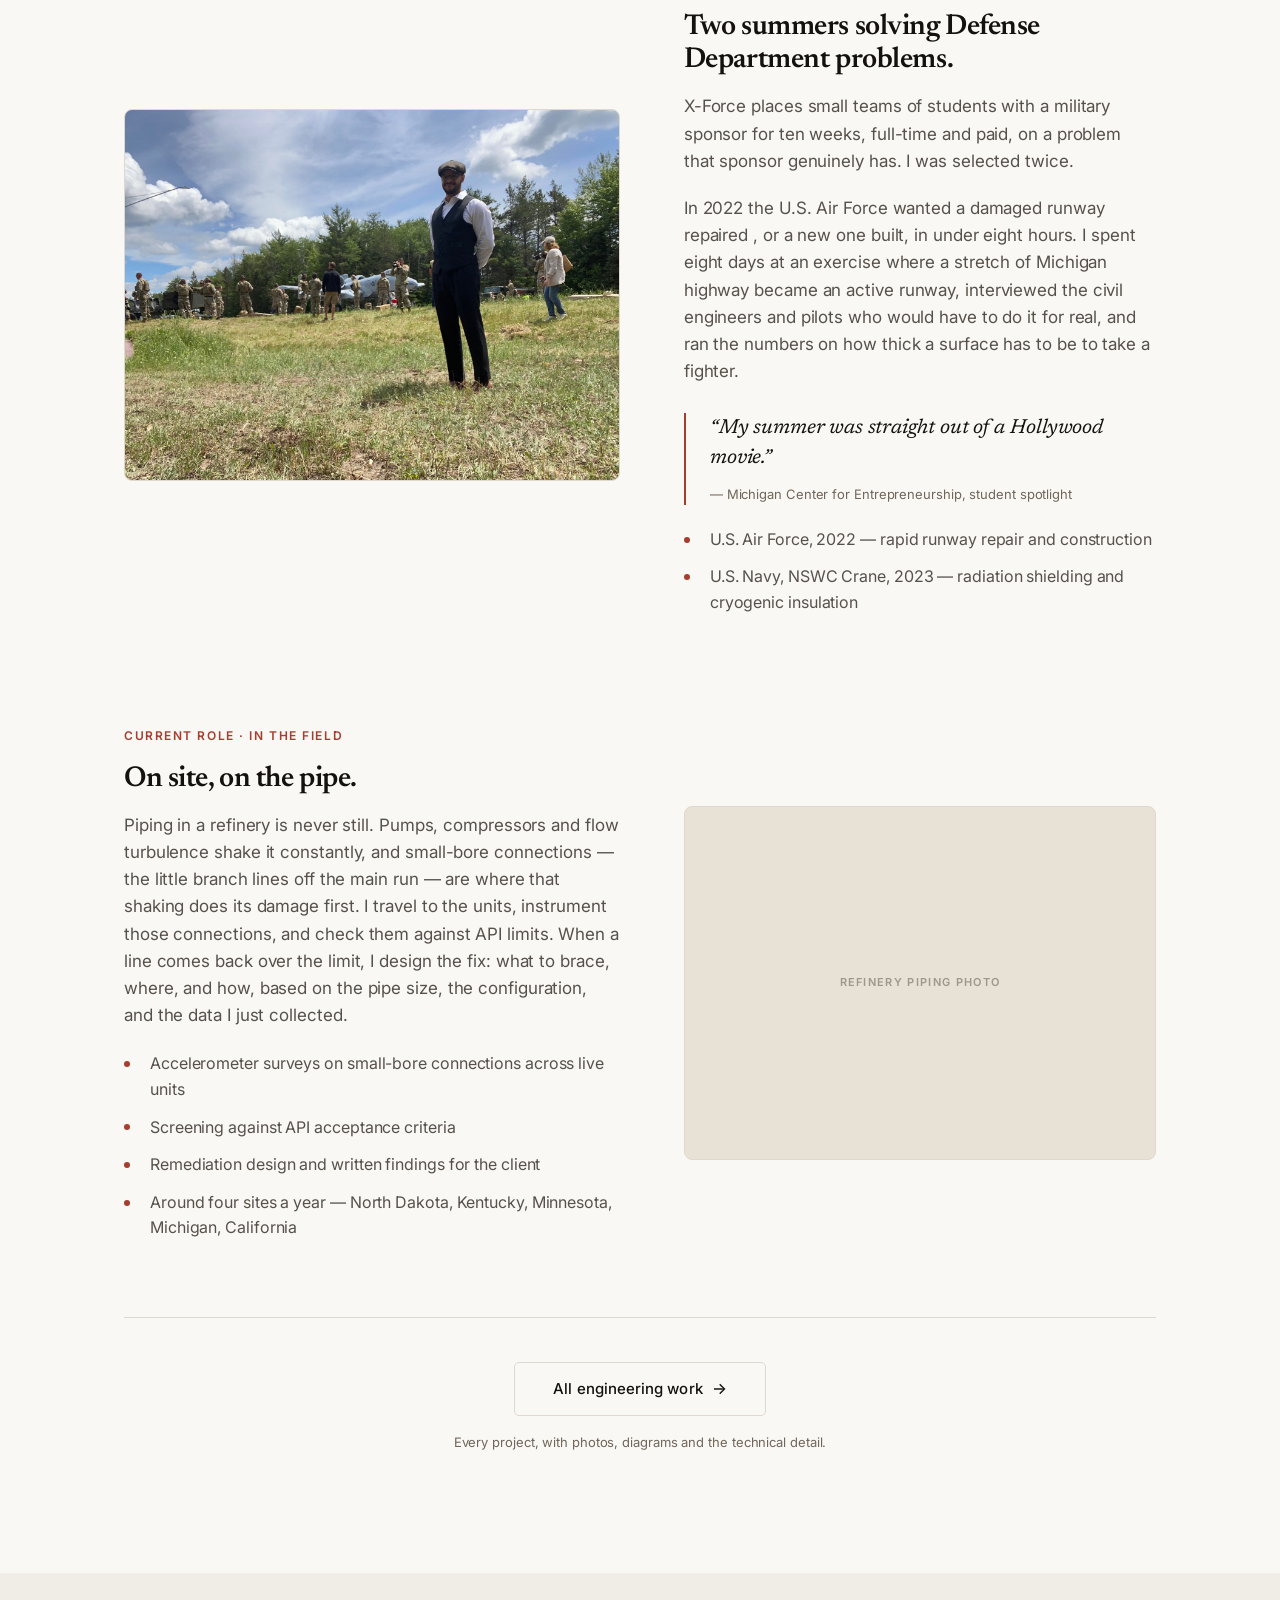
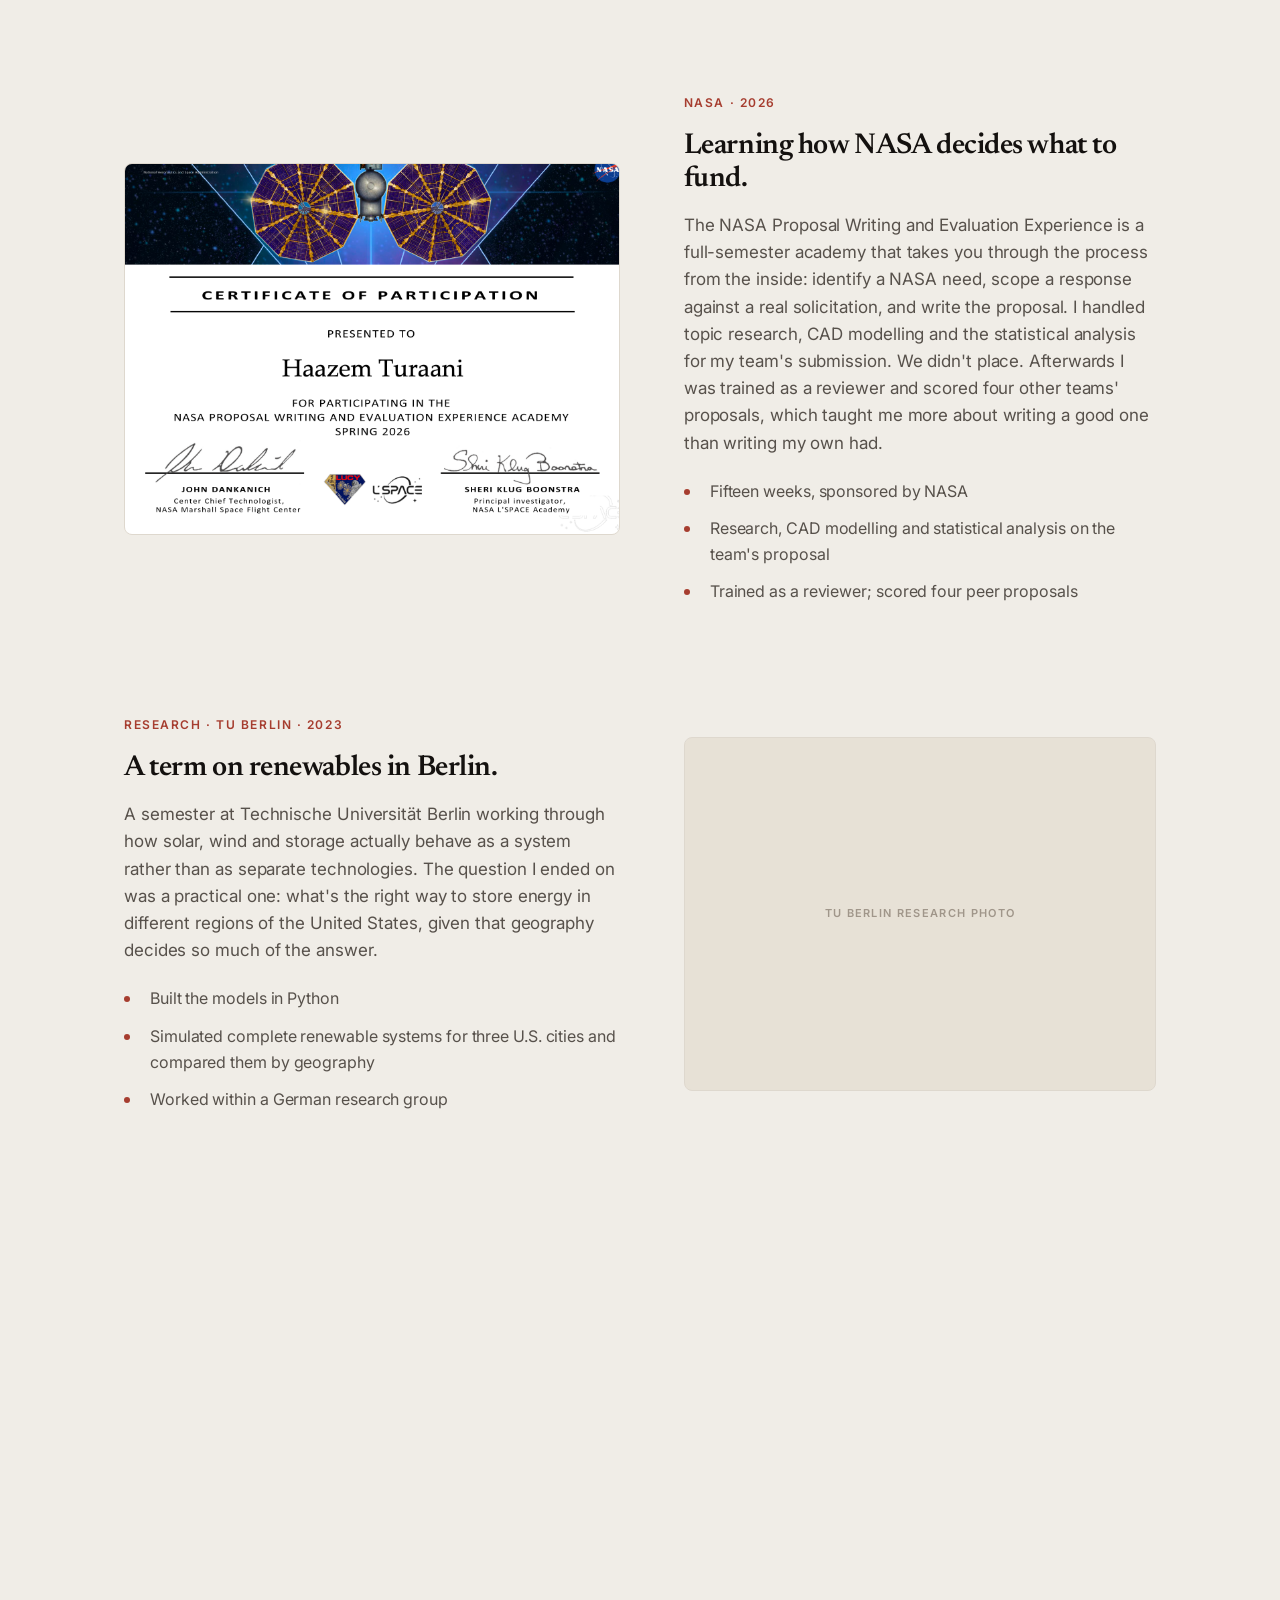
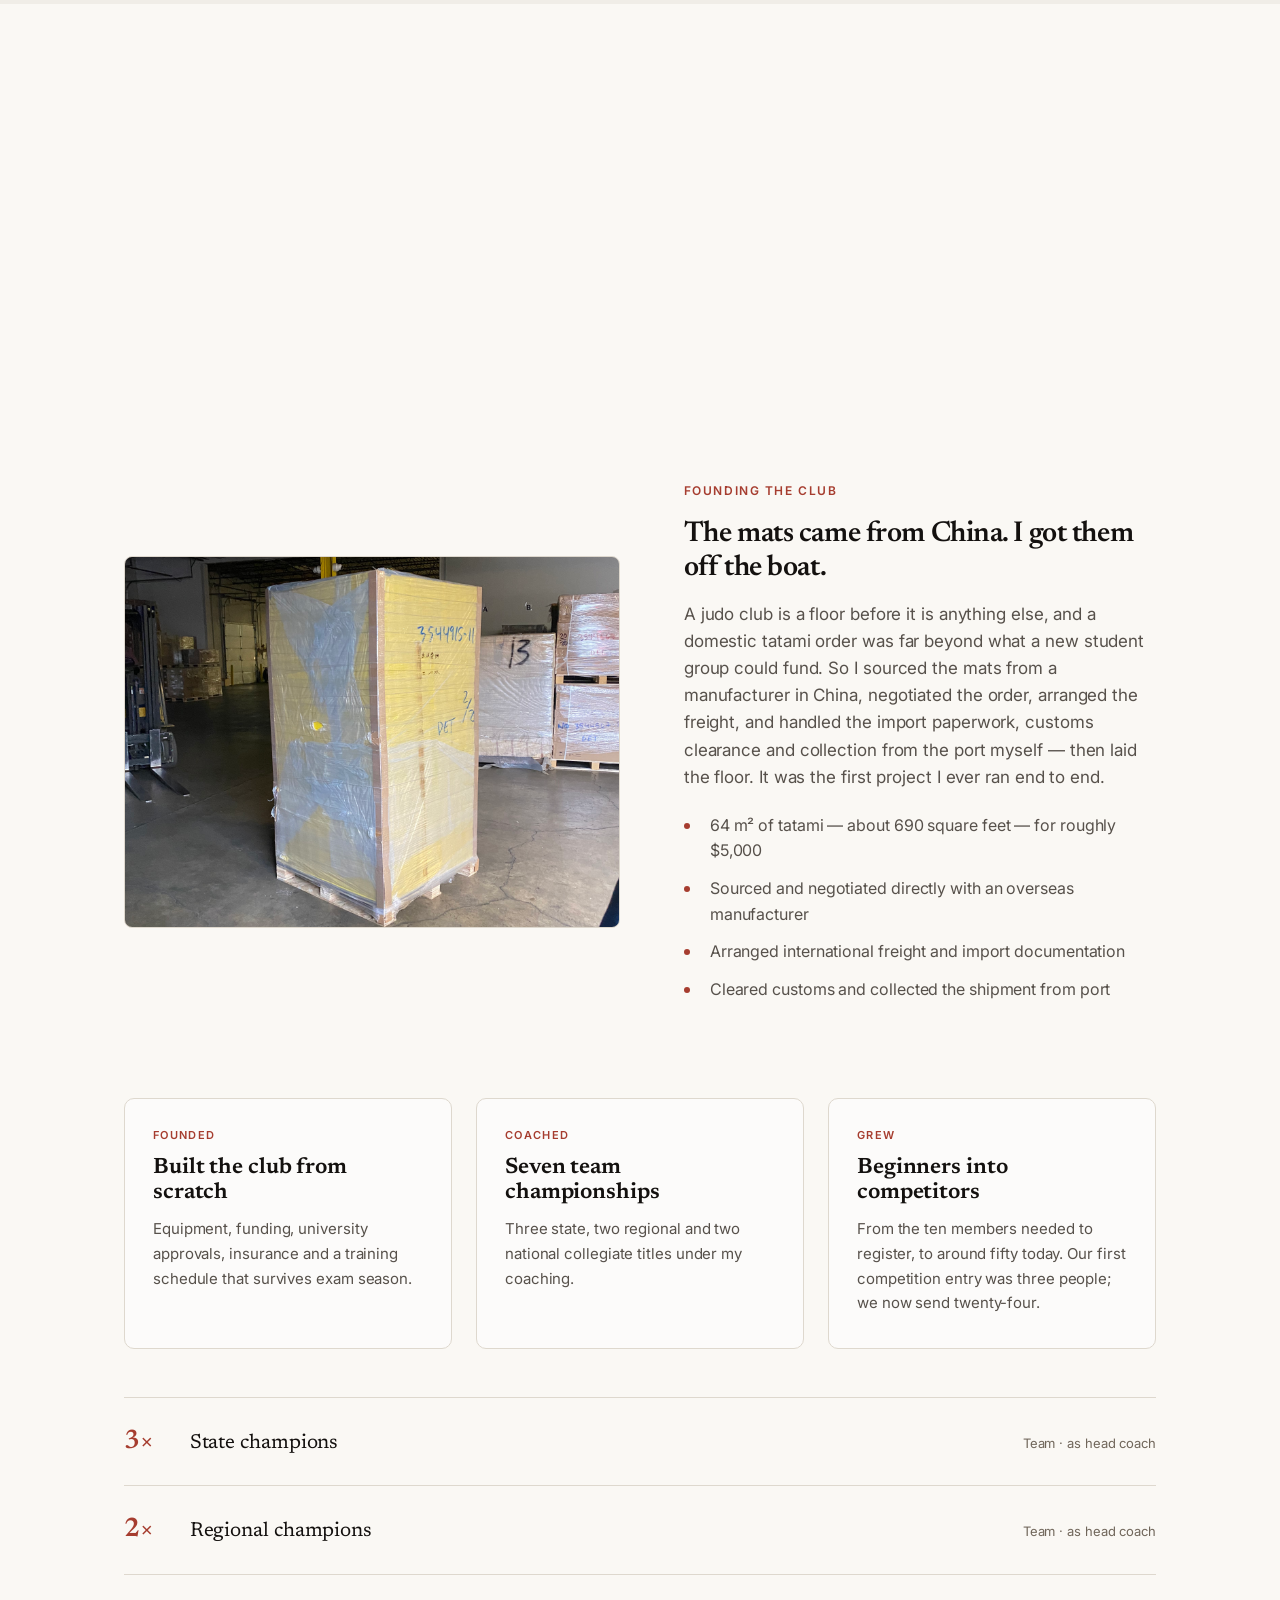
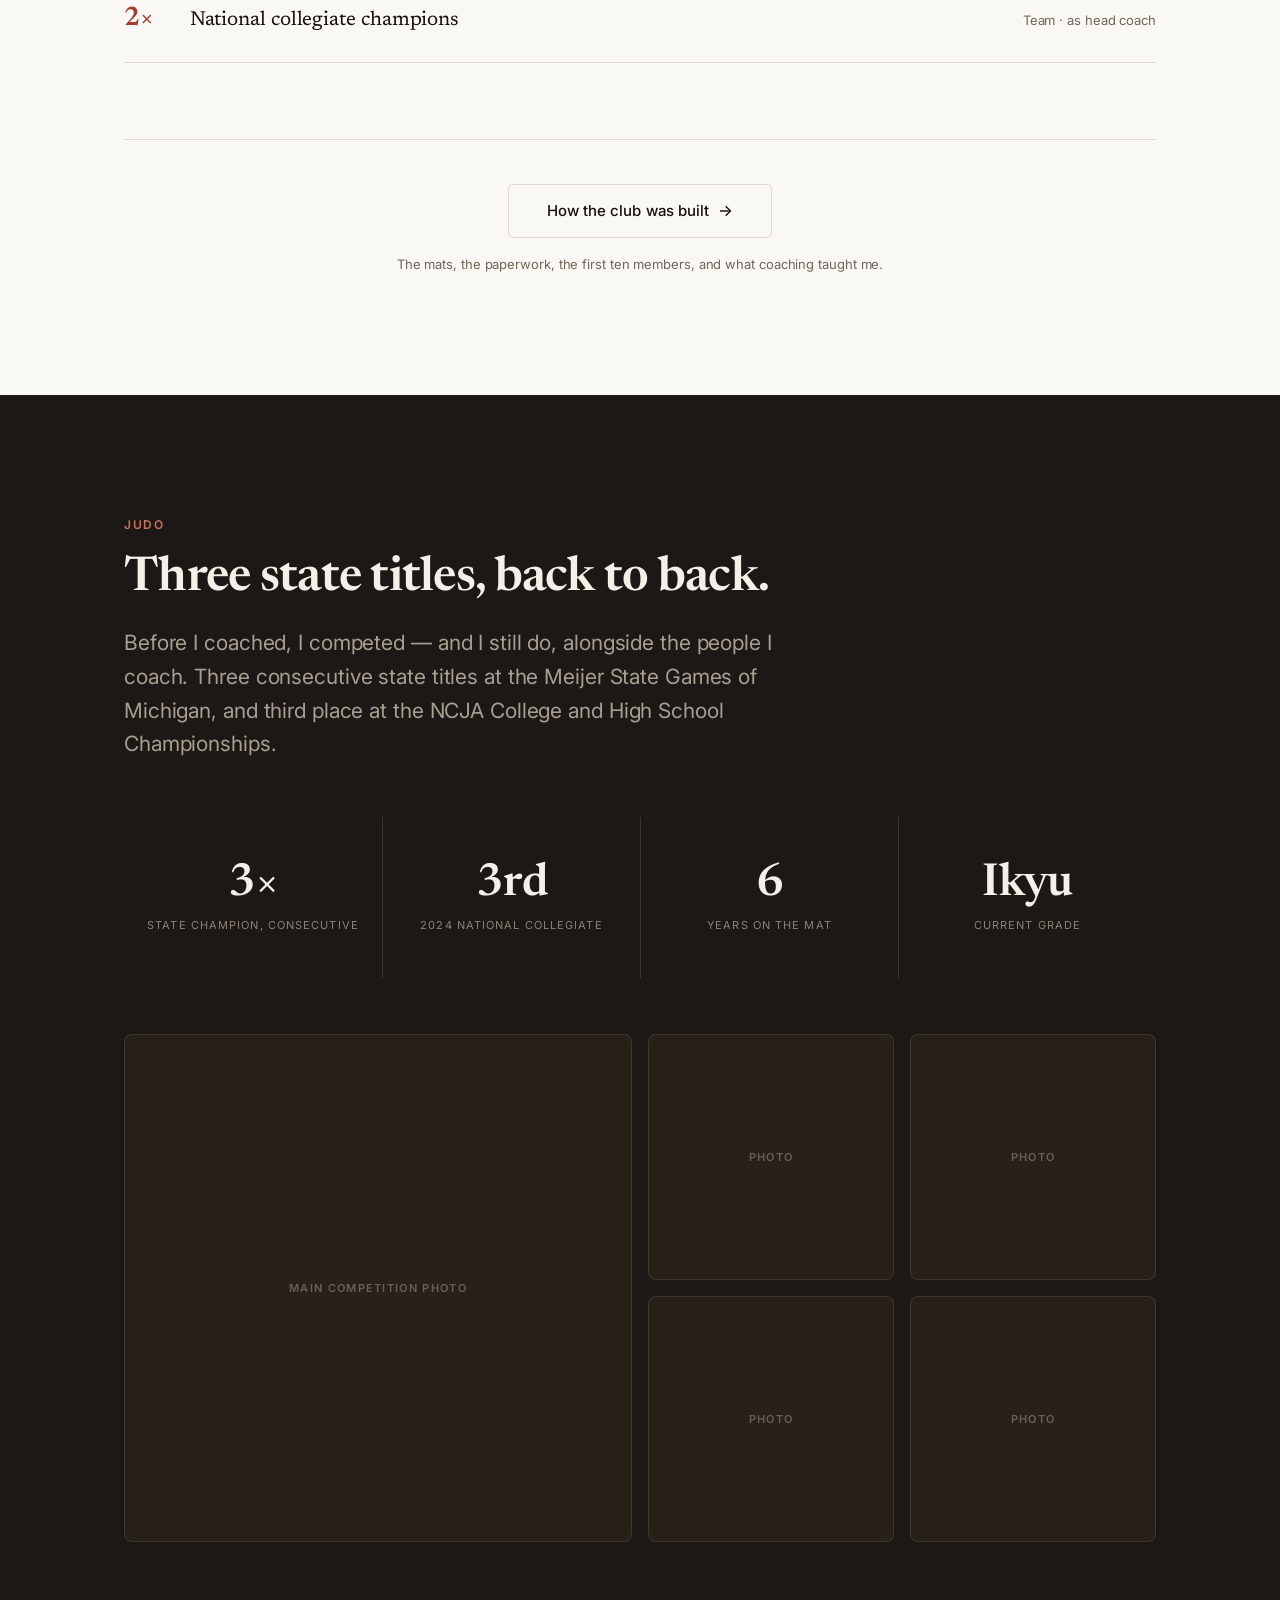
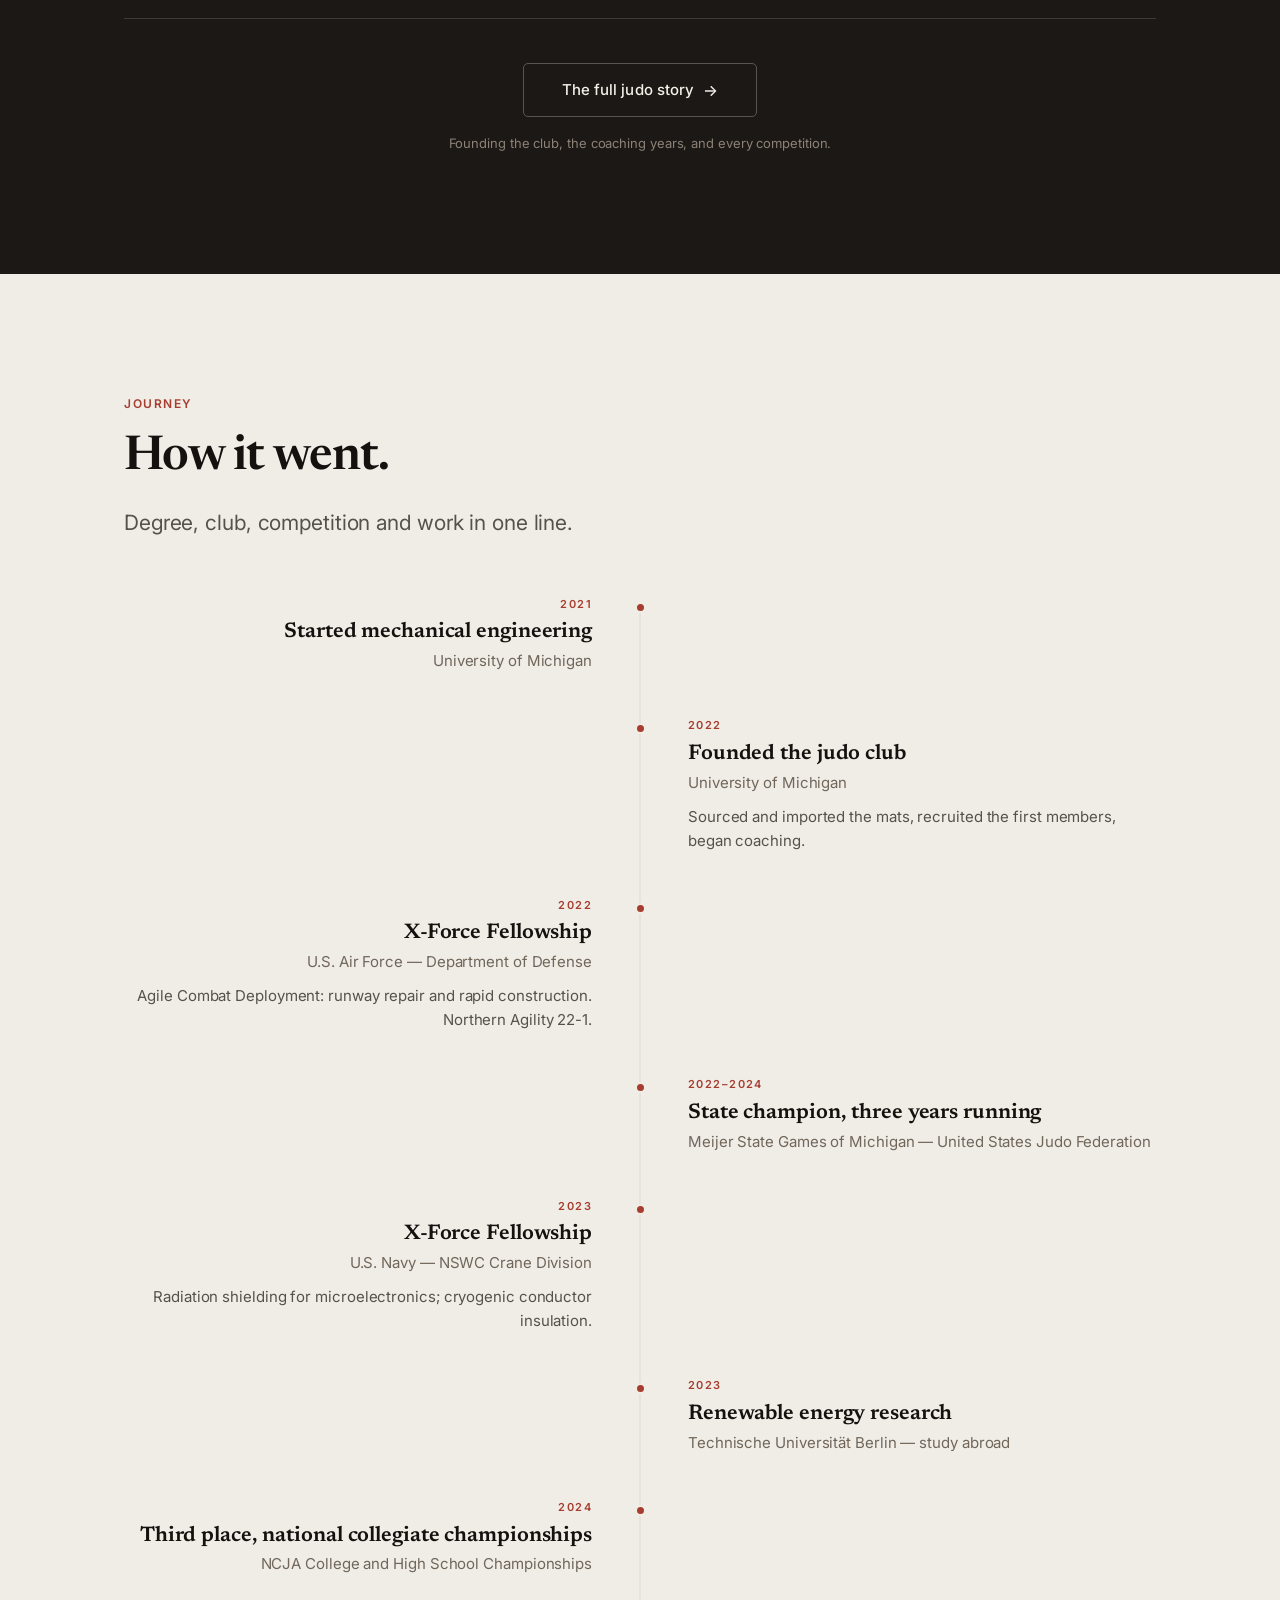
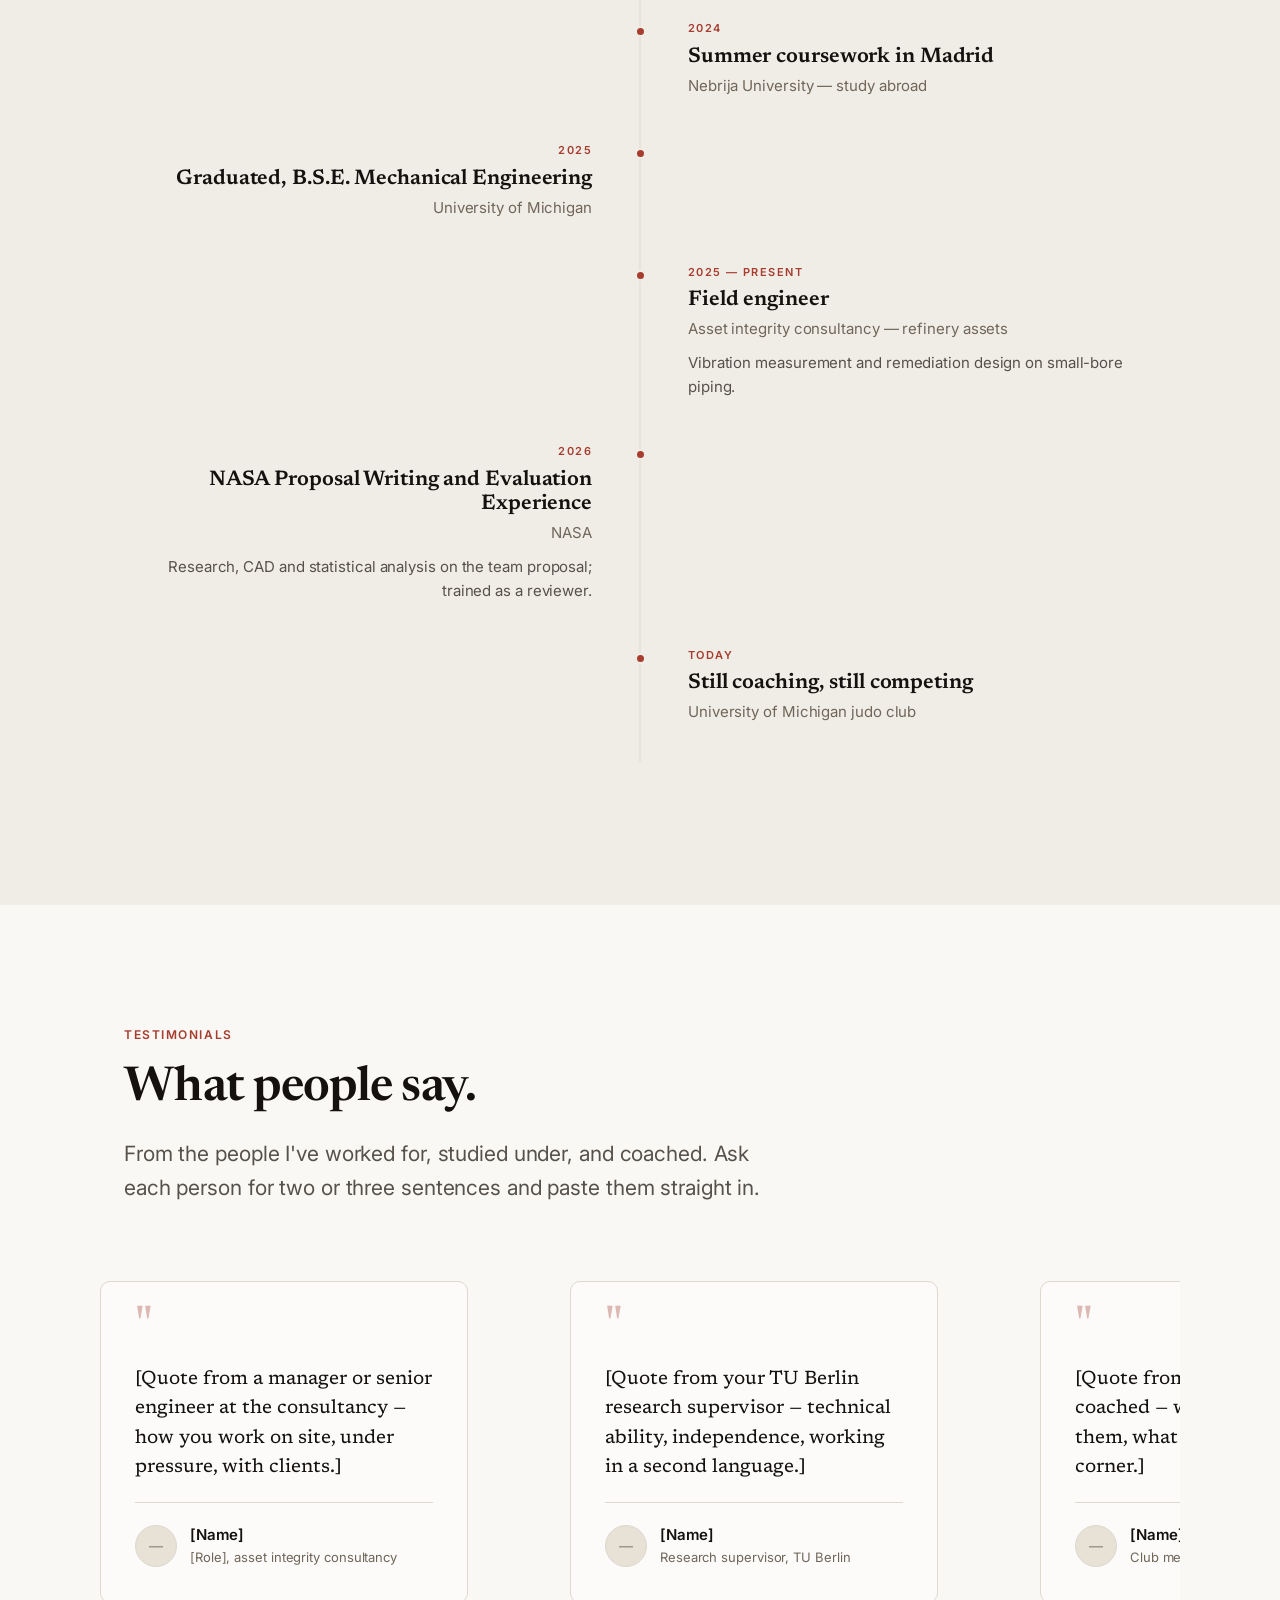
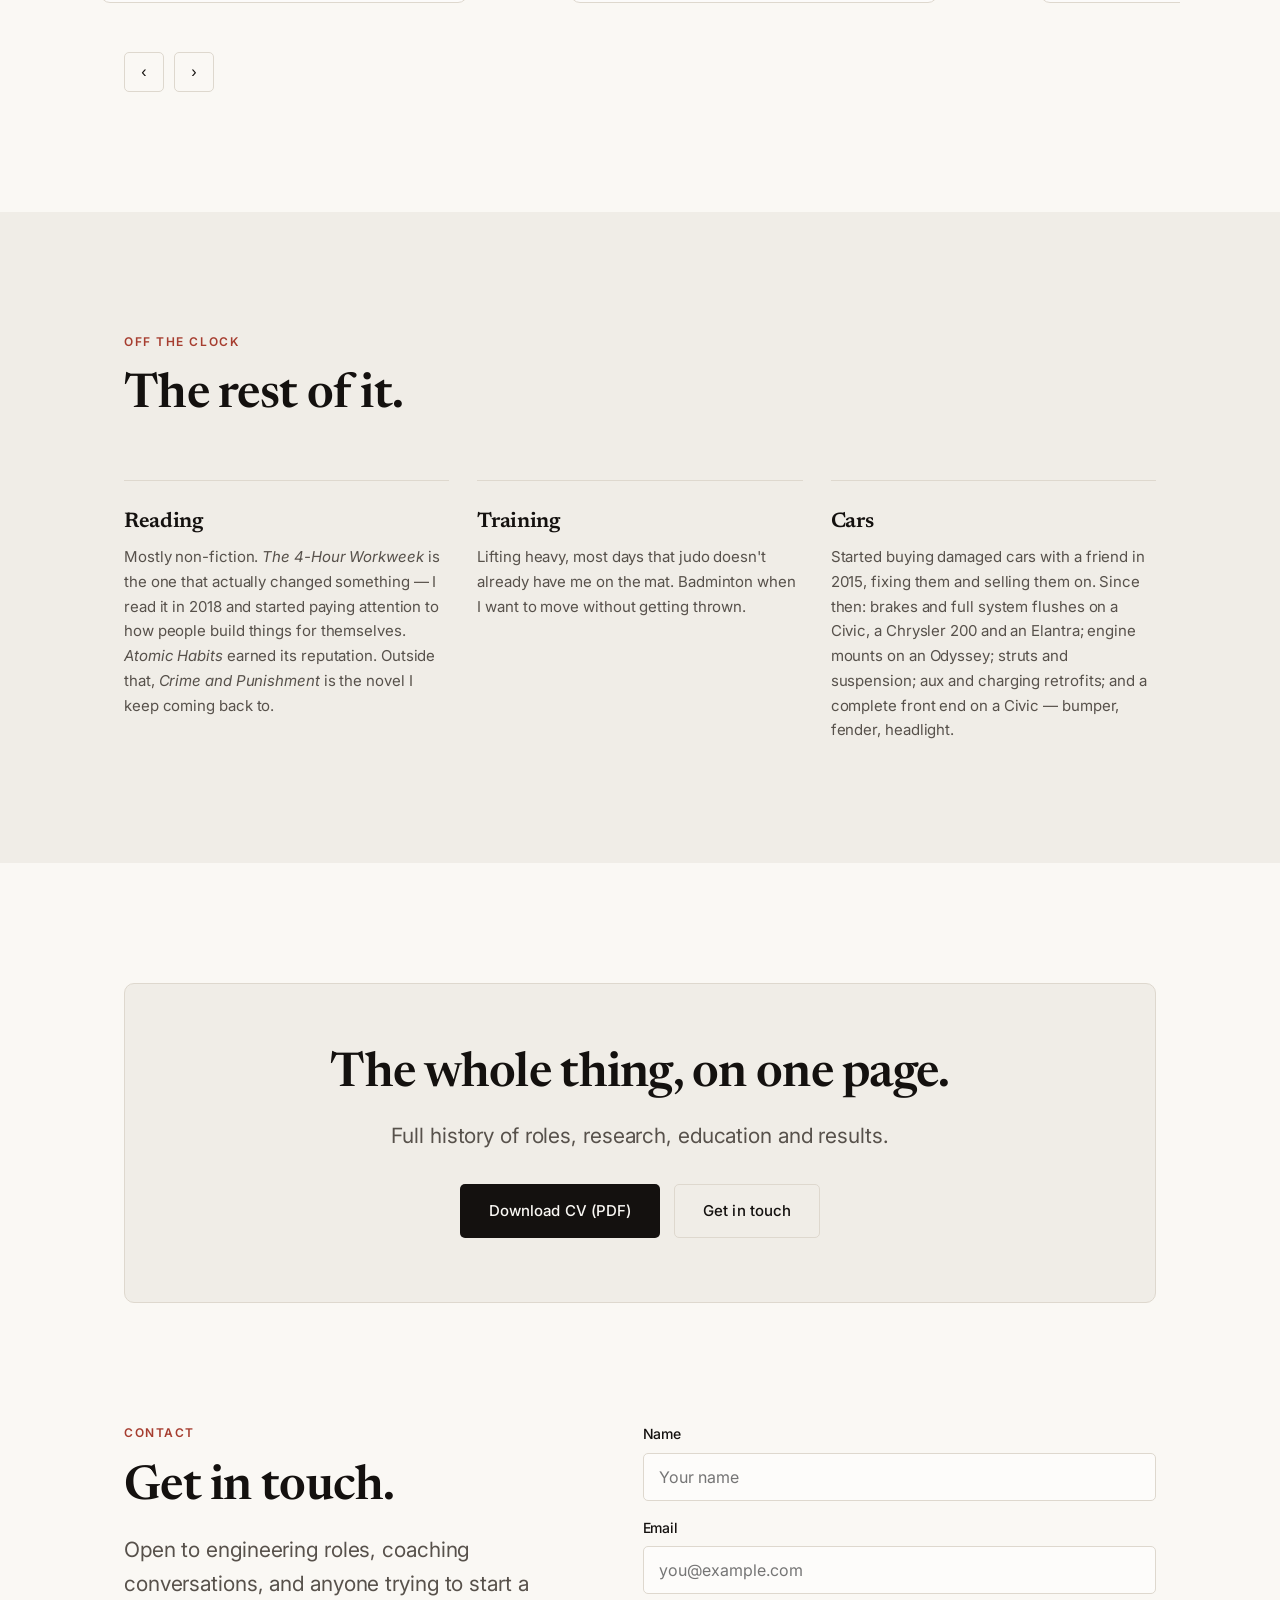
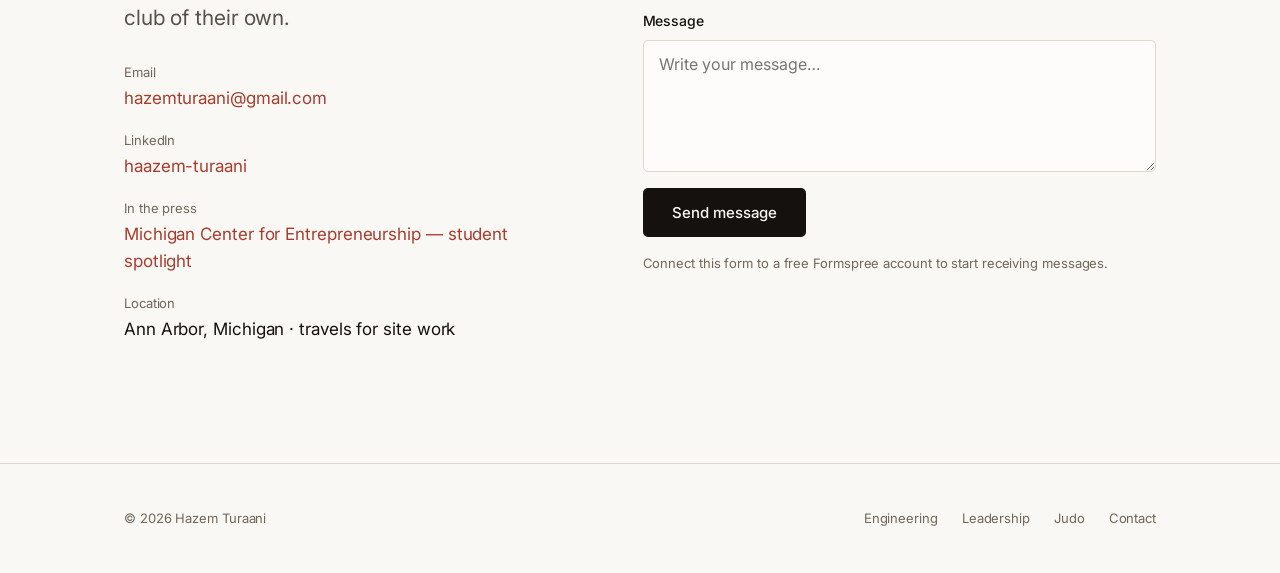
==== commit dbee179a: "fixed an error in the subheader" ====
--- a/index.html
+++ b/index.html
@@ -82,7 +82,7 @@
   <div class="wrap">
     <div class="stats__grid reveal">
       <div class="stat"><div class="stat__num">2×</div><div class="stat__label">DoD X-Force fellow</div></div>
-      <div class="stat"><div class="stat__num">7</div><div class="stat__label">Chmapionships/div></div>
+      <div class="stat"><div class="stat__num">7</div><div class="stat__label">Chmapionships</div></div>
       <div class="stat"><div class="stat__num">3×</div><div class="stat__label">State champion</div></div>
       <div class="stat"><div class="stat__num">3rd</div><div class="stat__label">Collegiate nationals</div></div>
     </div>
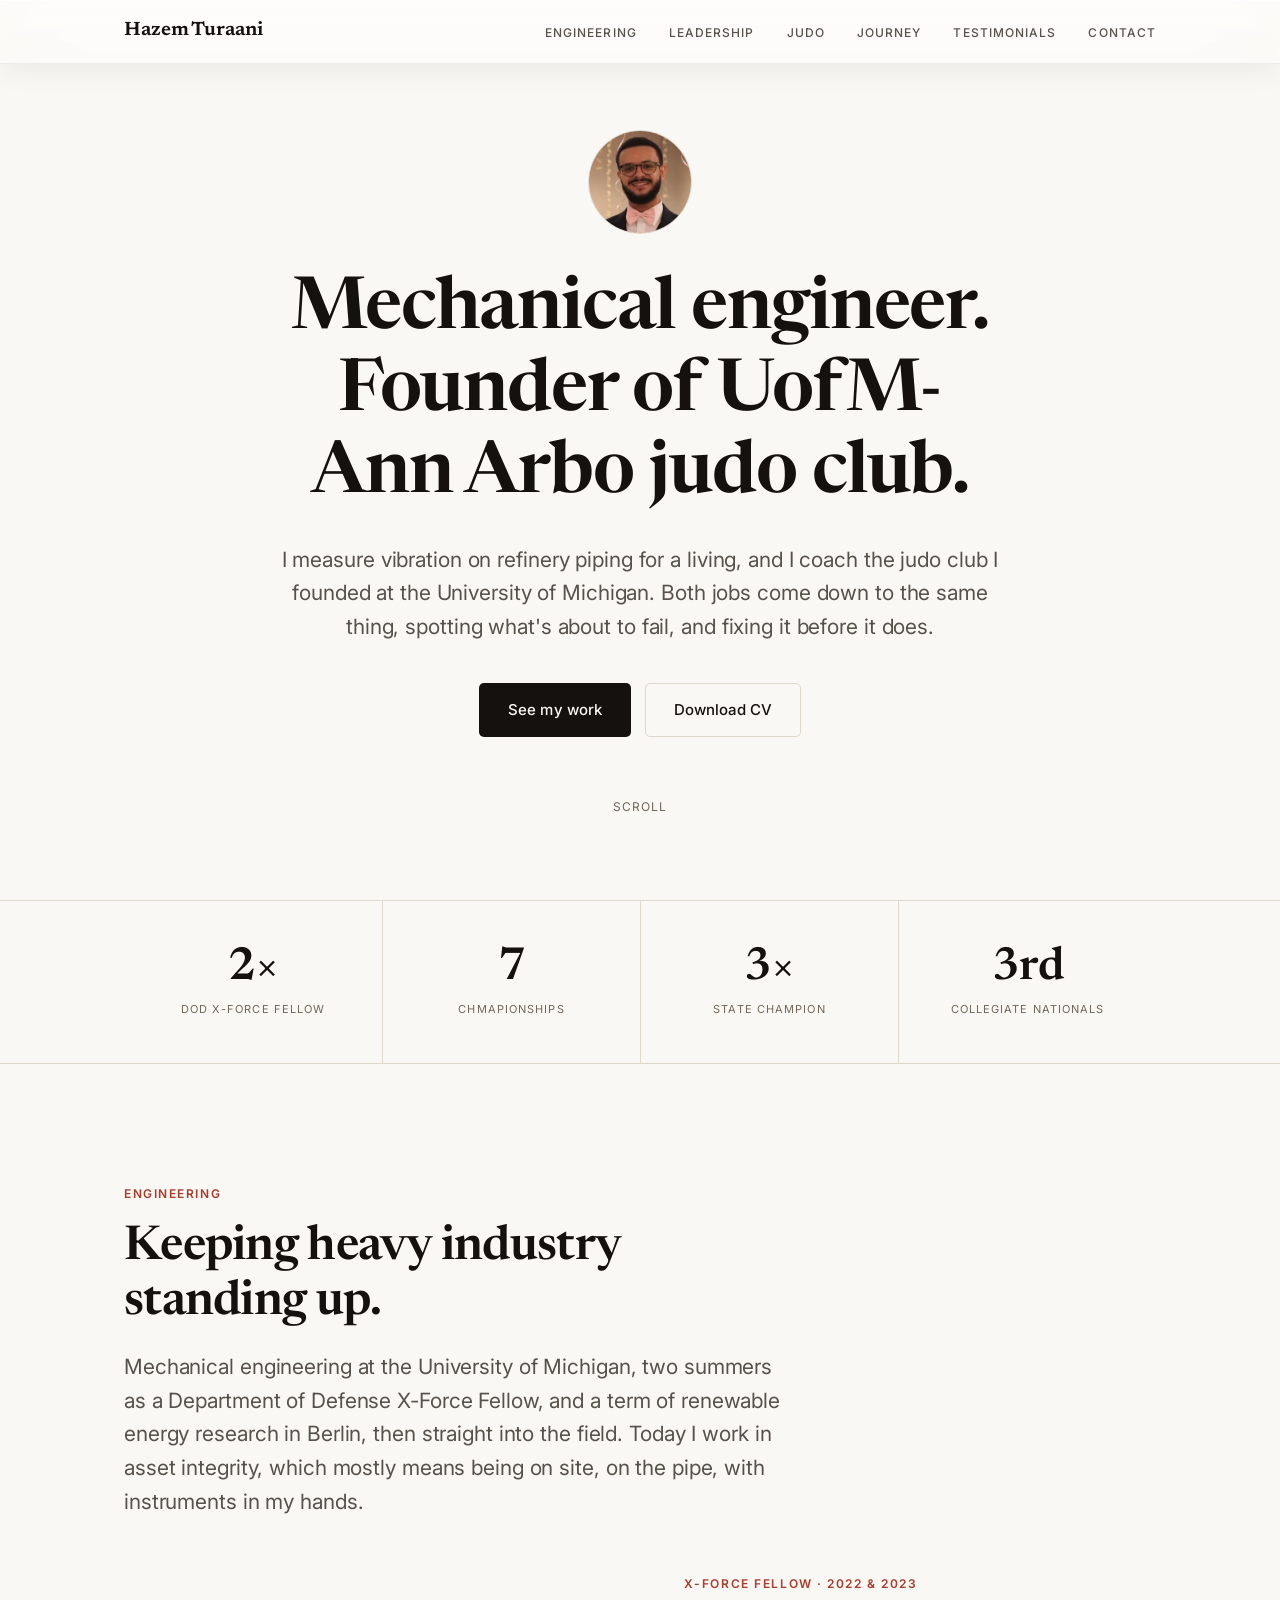
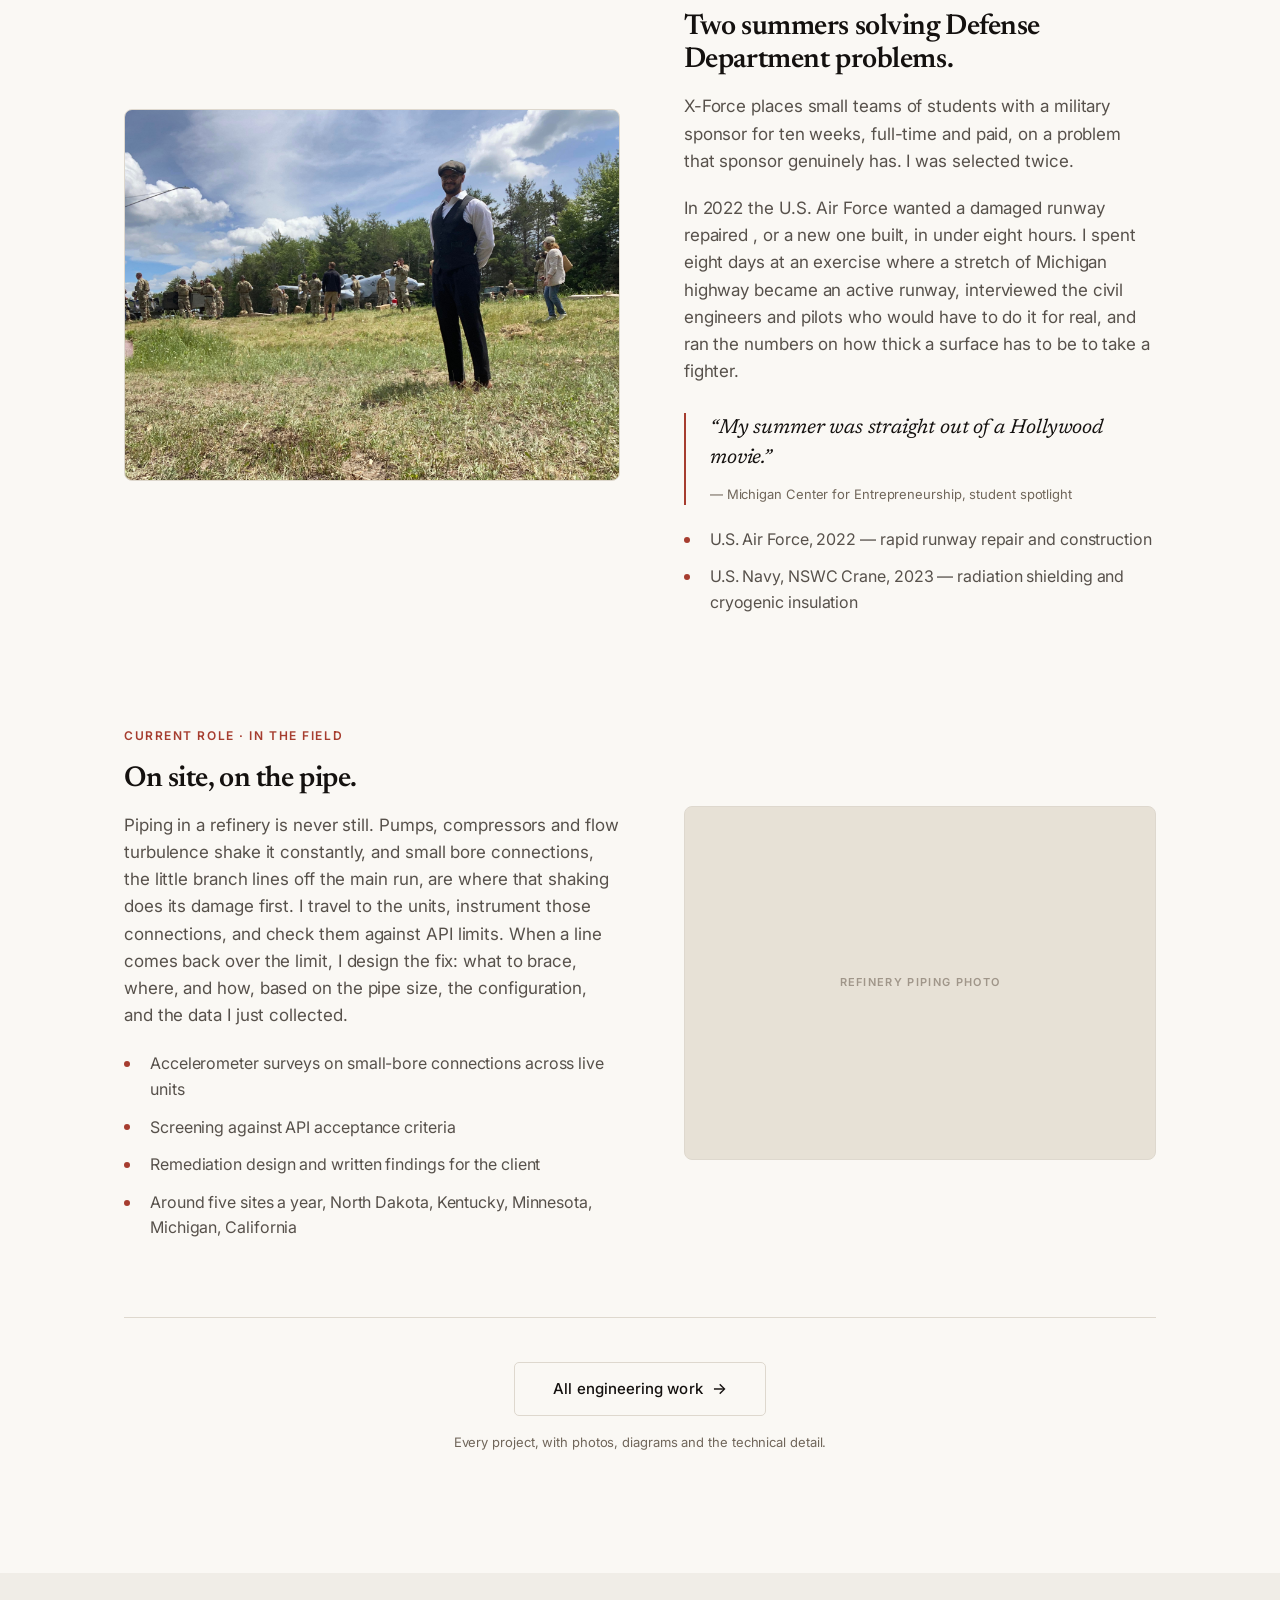
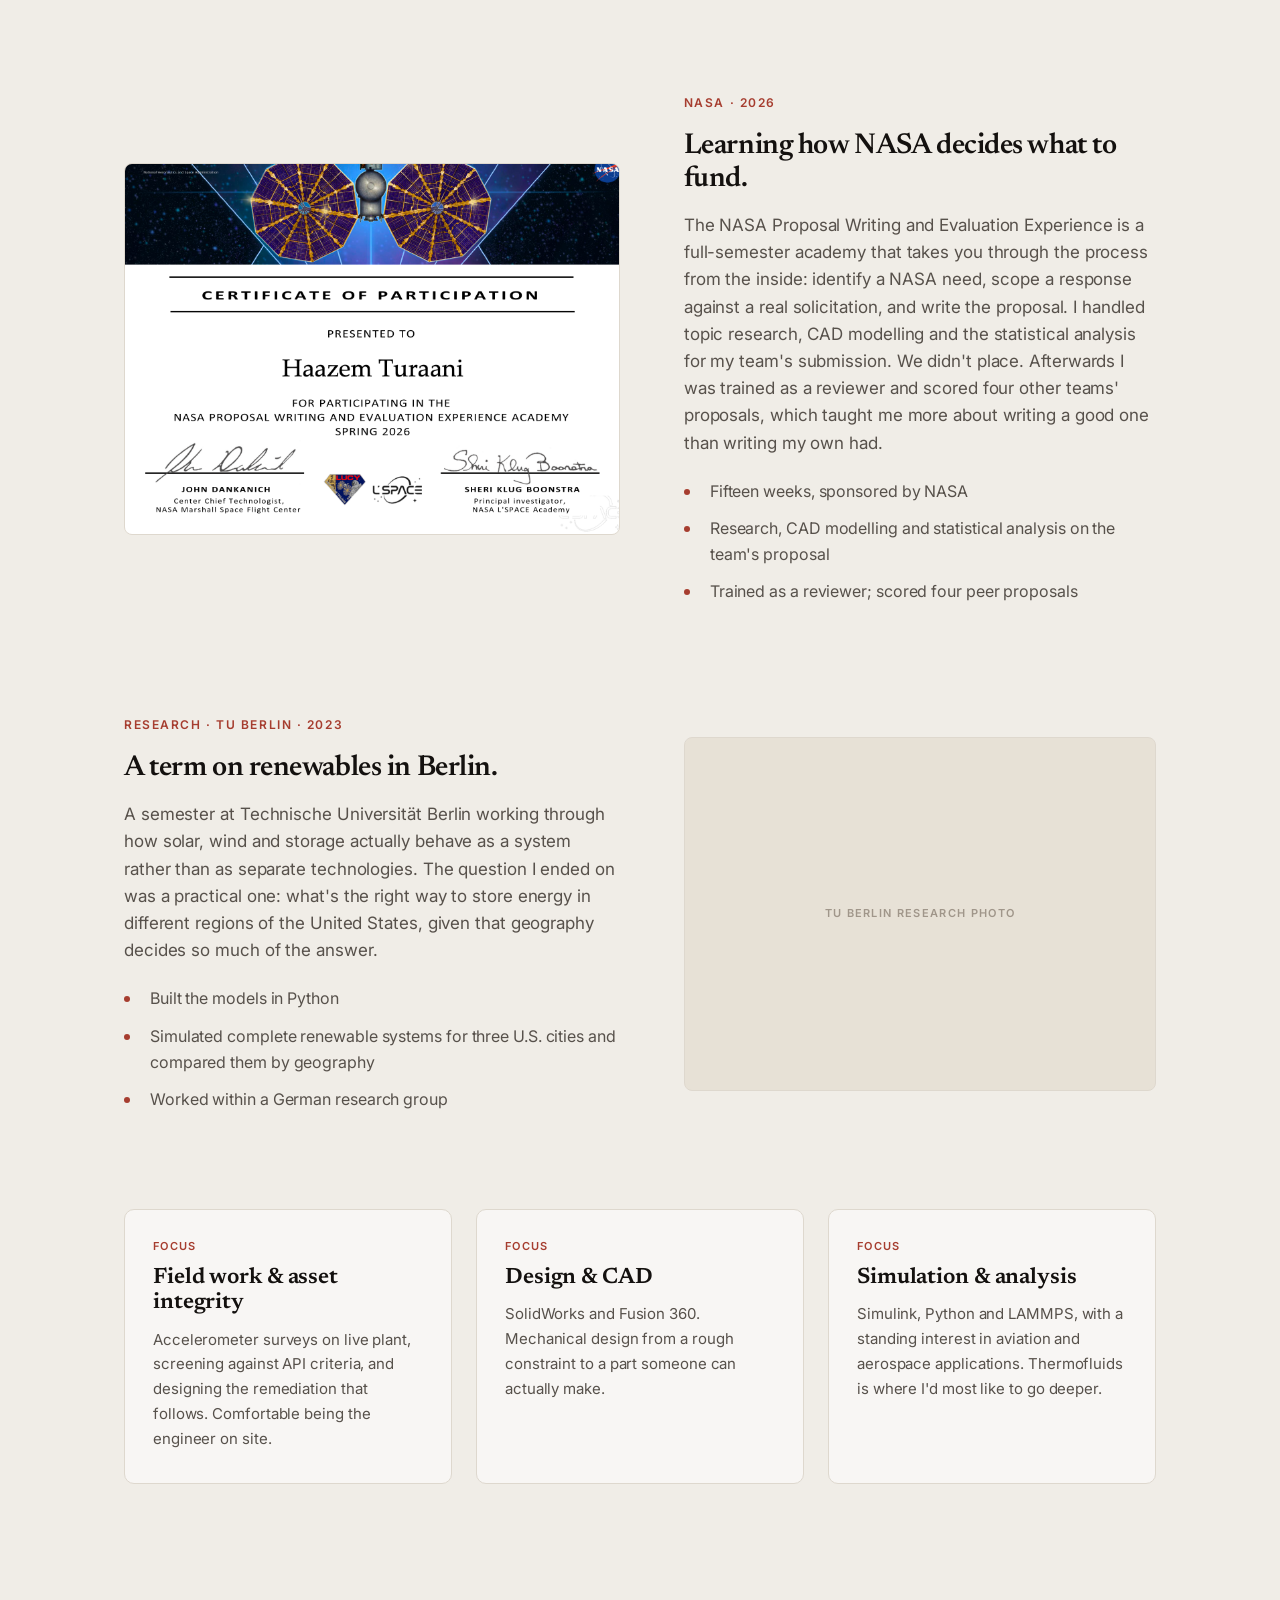
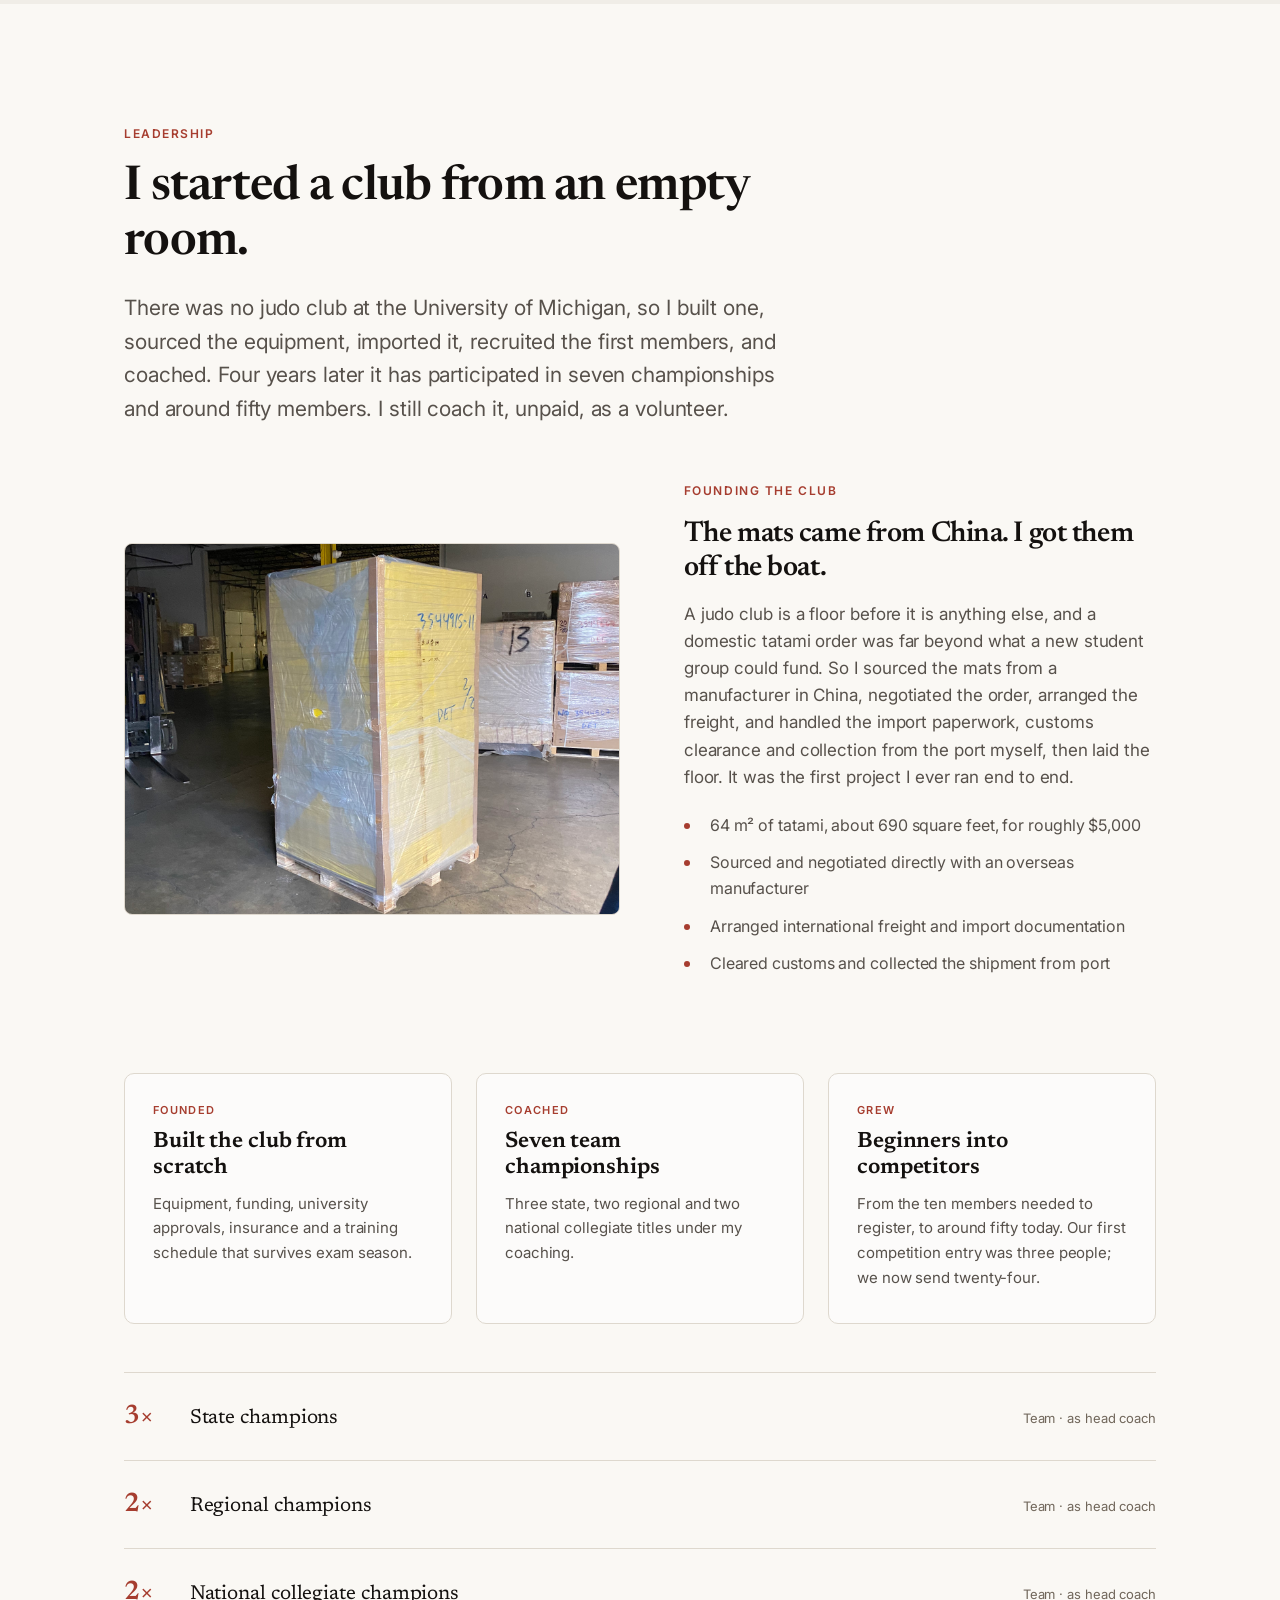
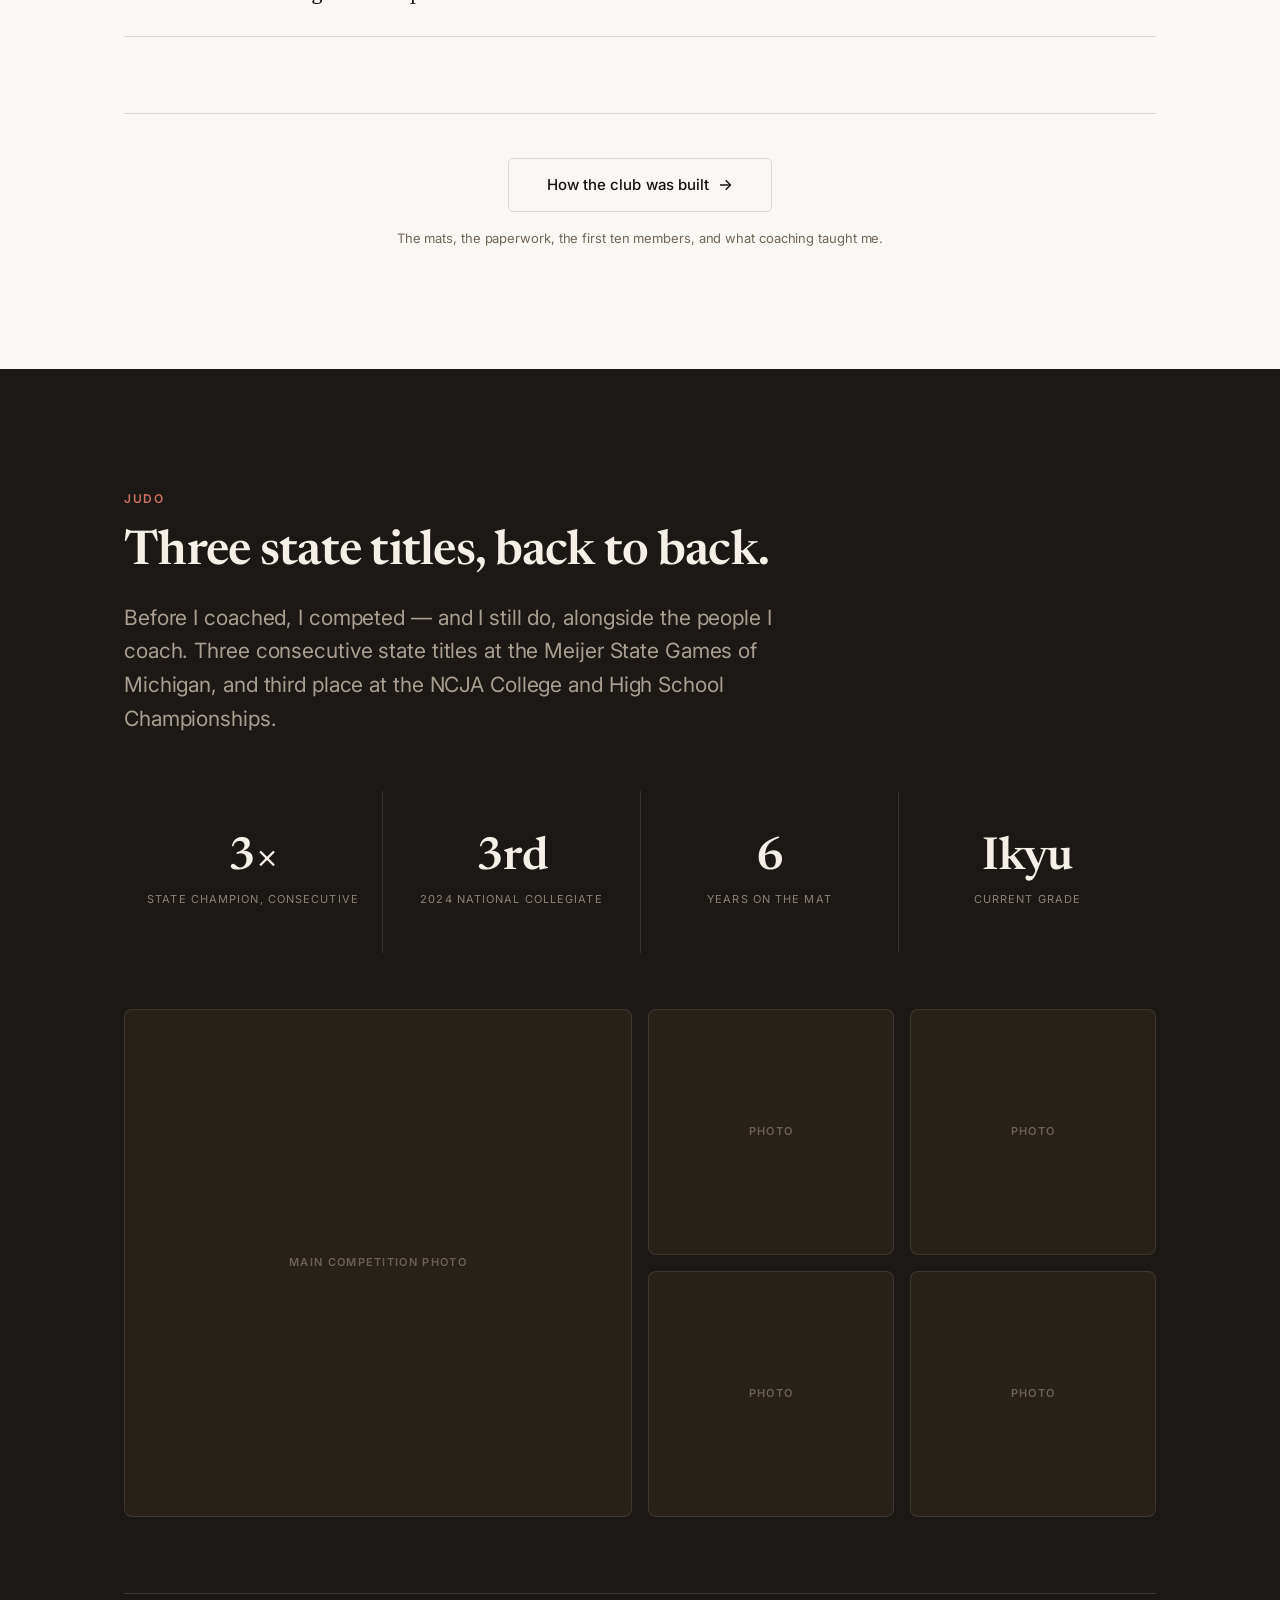
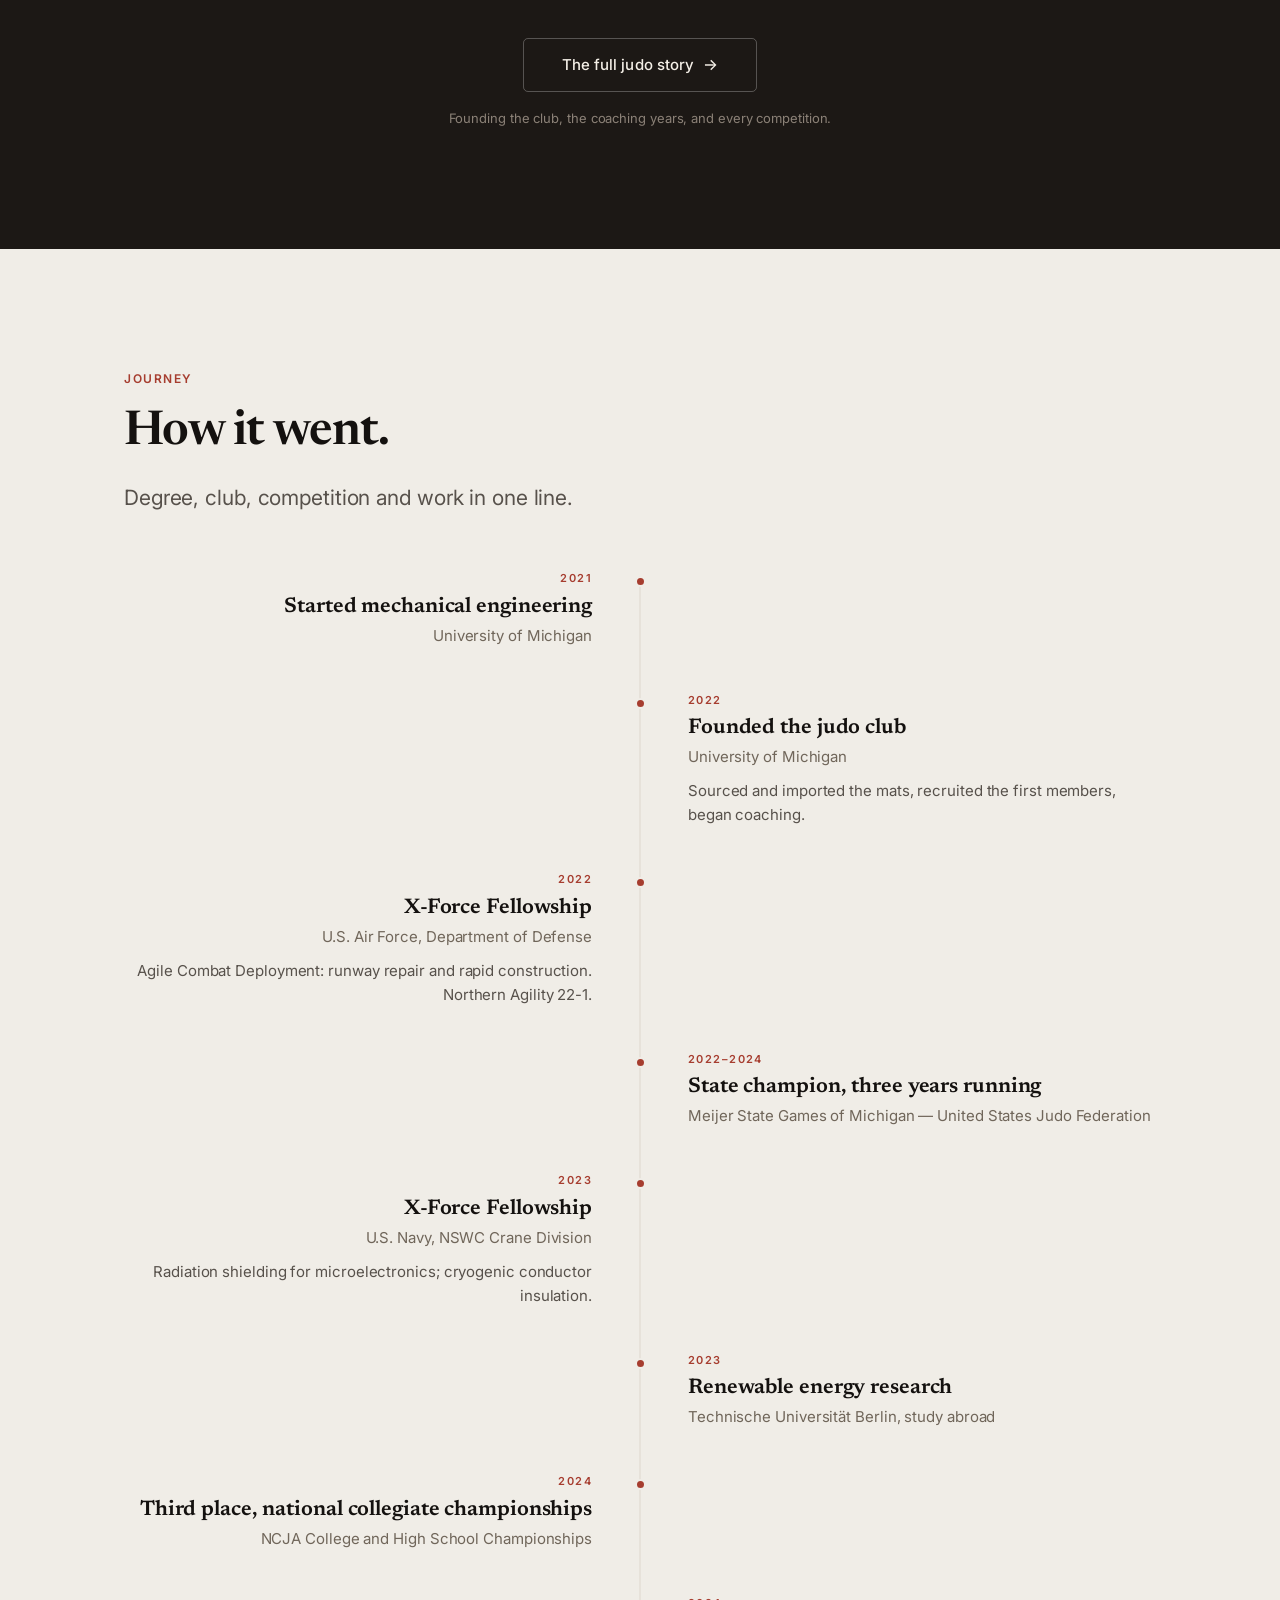
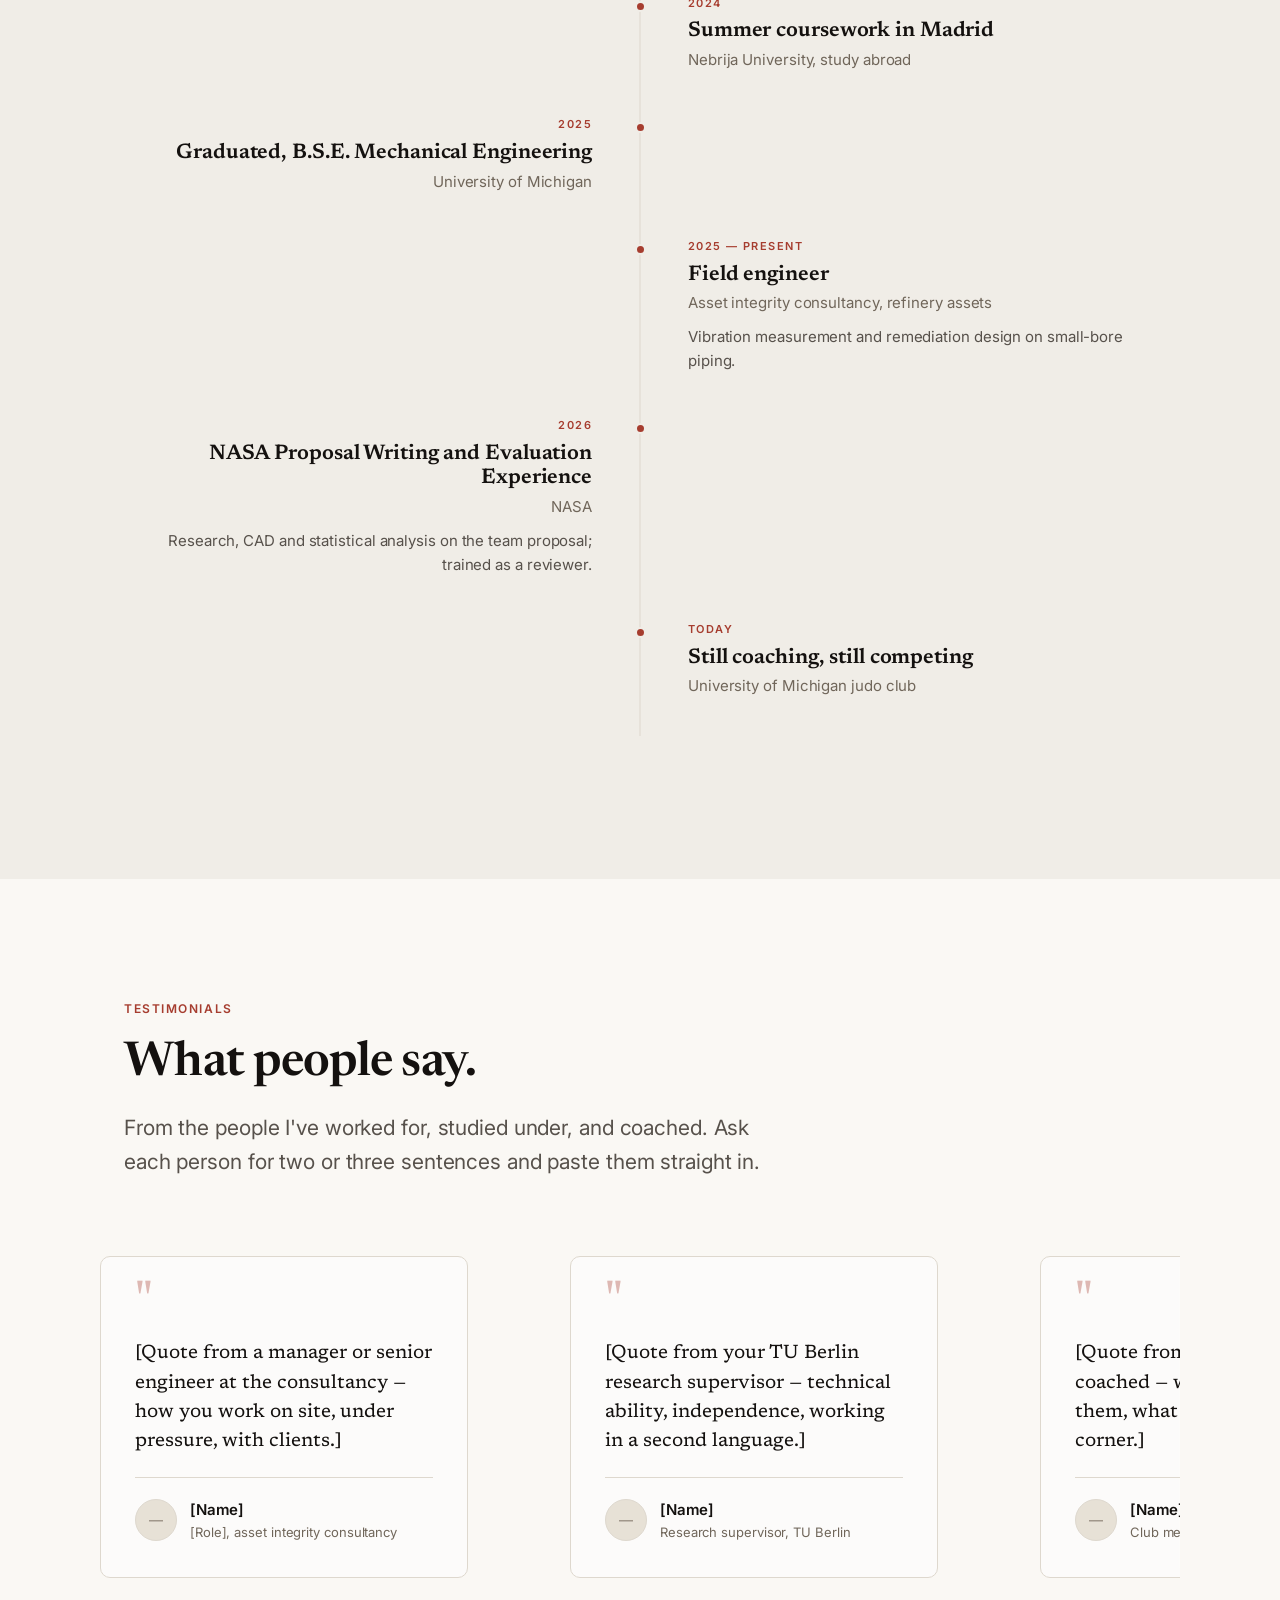
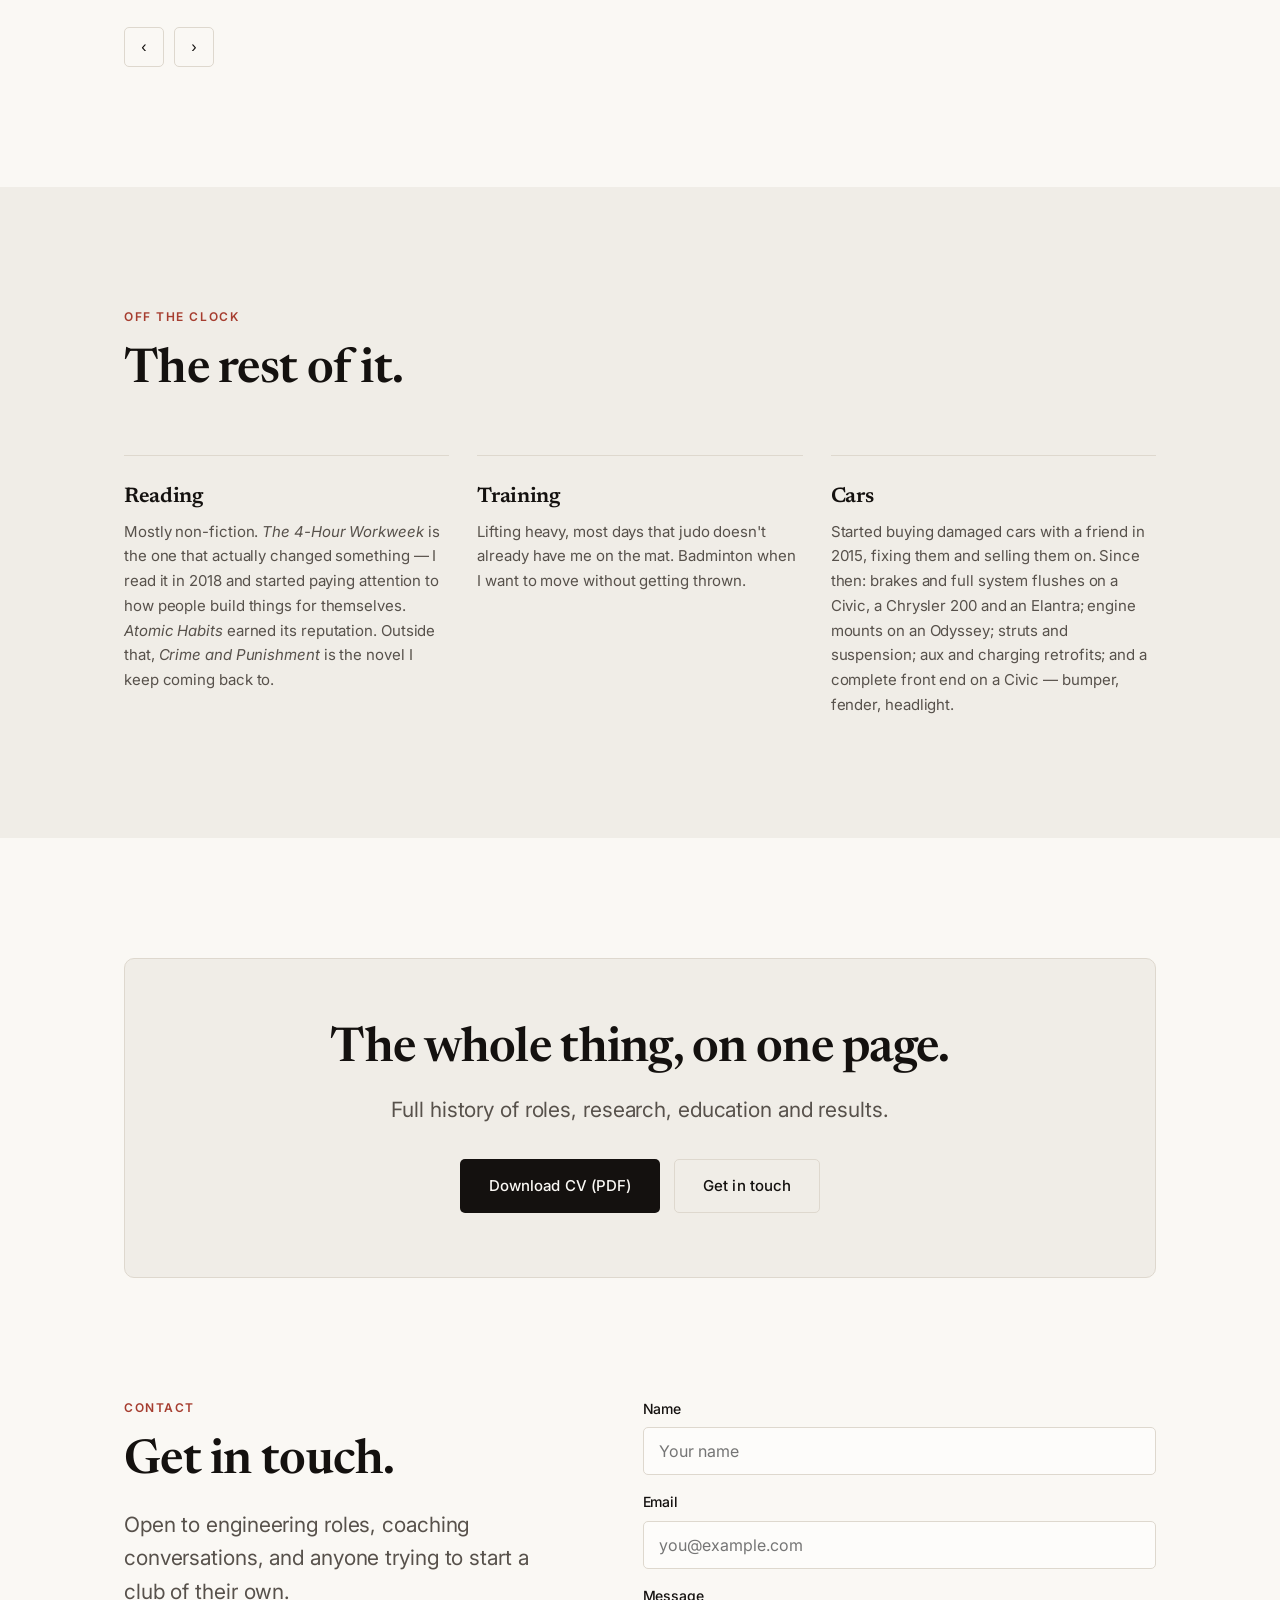
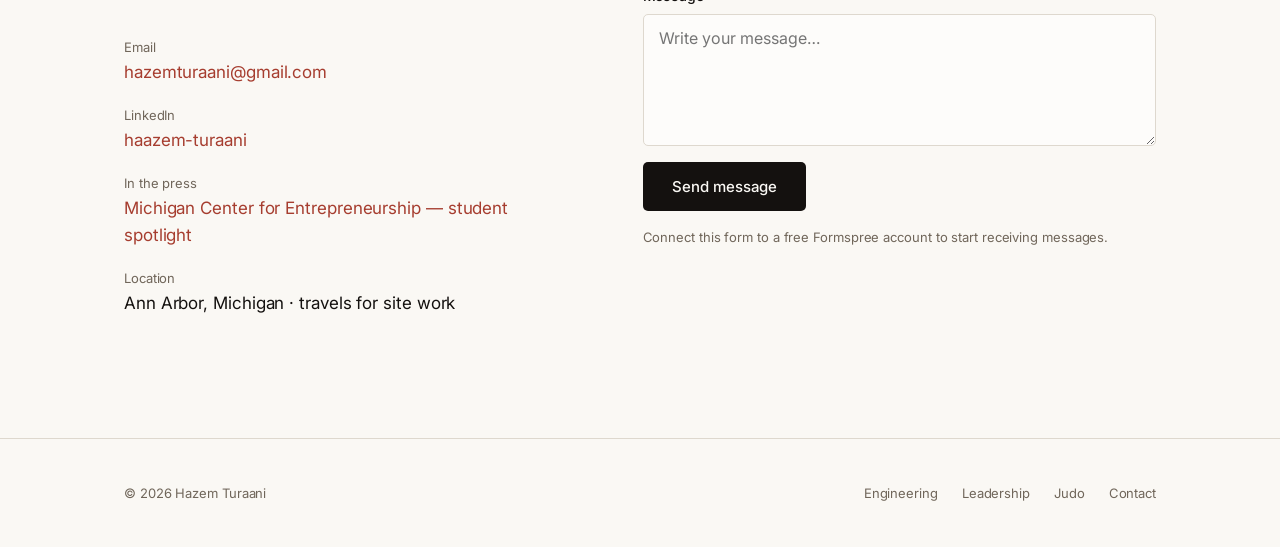
==== commit cdf0da7e: "removed hyphens" ====
--- a/index.html
+++ b/index.html
@@ -137,7 +137,7 @@
         <h3 class="h3">On site, on the pipe.</h3>
         <p class="body">
           Piping in a refinery is never still. Pumps, compressors and flow turbulence shake it
-          constantly, and small-bore connections — the little branch lines off the main run — are
+          constantly, and small bore connections, the little branch lines off the main run, are
           where that shaking does its damage first. I travel to the units, instrument those
           connections, and check them against API limits. When a line comes back over the limit,
           I design the fix: what to brace, where, and how, based on the pipe size, the
@@ -147,7 +147,7 @@
           <li>Accelerometer surveys on small-bore connections across live units</li>
           <li>Screening against API acceptance criteria</li>
           <li>Remediation design and written findings for the client</li>
-          <li>Around four sites a year — North Dakota, Kentucky, Minnesota, Michigan, California</li>
+          <li>Around five sites a year, North Dakota, Kentucky, Minnesota, Michigan, California</li>
         </ul>
       </div>
     </div>
@@ -254,11 +254,11 @@
           A judo club is a floor before it is anything else, and a domestic tatami order was far
           beyond what a new student group could fund. So I sourced the mats from a manufacturer in
           China, negotiated the order, arranged the freight, and handled the import paperwork,
-          customs clearance and collection from the port myself — then laid the floor. It was the
+          customs clearance and collection from the port myself, then laid the floor. It was the
           first project I ever ran end to end.
         </p>
         <ul class="ticks">
-          <li>64 m² of tatami — about 690 square feet — for roughly $5,000</li>
+          <li>64 m² of tatami, about 690 square feet, for roughly $5,000</li>
           <li>Sourced and negotiated directly with an overseas manufacturer</li>
           <li>Arranged international freight and import documentation</li>
           <li>Cleared customs and collected the shipment from port</li>
@@ -377,7 +377,7 @@
       <li class="tl-item">
         <p class="tl-year">2022</p>
         <h3 class="tl-title">X-Force Fellowship</h3>
-        <p class="tl-org">U.S. Air Force — Department of Defense</p>
+        <p class="tl-org">U.S. Air Force, Department of Defense</p>
         <p class="tl-text">Agile Combat Deployment: runway repair and rapid construction. Northern Agility 22-1.</p>
       </li>
       <li class="tl-item">
@@ -388,13 +388,13 @@
       <li class="tl-item">
         <p class="tl-year">2023</p>
         <h3 class="tl-title">X-Force Fellowship</h3>
-        <p class="tl-org">U.S. Navy — NSWC Crane Division</p>
+        <p class="tl-org">U.S. Navy, NSWC Crane Division</p>
         <p class="tl-text">Radiation shielding for microelectronics; cryogenic conductor insulation.</p>
       </li>
       <li class="tl-item">
         <p class="tl-year">2023</p>
         <h3 class="tl-title">Renewable energy research</h3>
-        <p class="tl-org">Technische Universität Berlin — study abroad</p>
+        <p class="tl-org">Technische Universität Berlin, study abroad</p>
       </li>
       <li class="tl-item">
         <p class="tl-year">2024</p>
@@ -404,7 +404,7 @@
       <li class="tl-item">
         <p class="tl-year">2024</p>
         <h3 class="tl-title">Summer coursework in Madrid</h3>
-        <p class="tl-org">Nebrija University — study abroad</p>
+        <p class="tl-org">Nebrija University, study abroad</p>
       </li>
       <li class="tl-item">
         <p class="tl-year">2025</p>
@@ -414,7 +414,7 @@
       <li class="tl-item">
         <p class="tl-year">2025 — present</p>
         <h3 class="tl-title">Field engineer</h3>
-        <p class="tl-org">Asset integrity consultancy — refinery assets</p>
+        <p class="tl-org">Asset integrity consultancy, refinery assets</p>
         <p class="tl-text">Vibration measurement and remediation design on small-bore piping.</p>
       </li>
       <li class="tl-item">
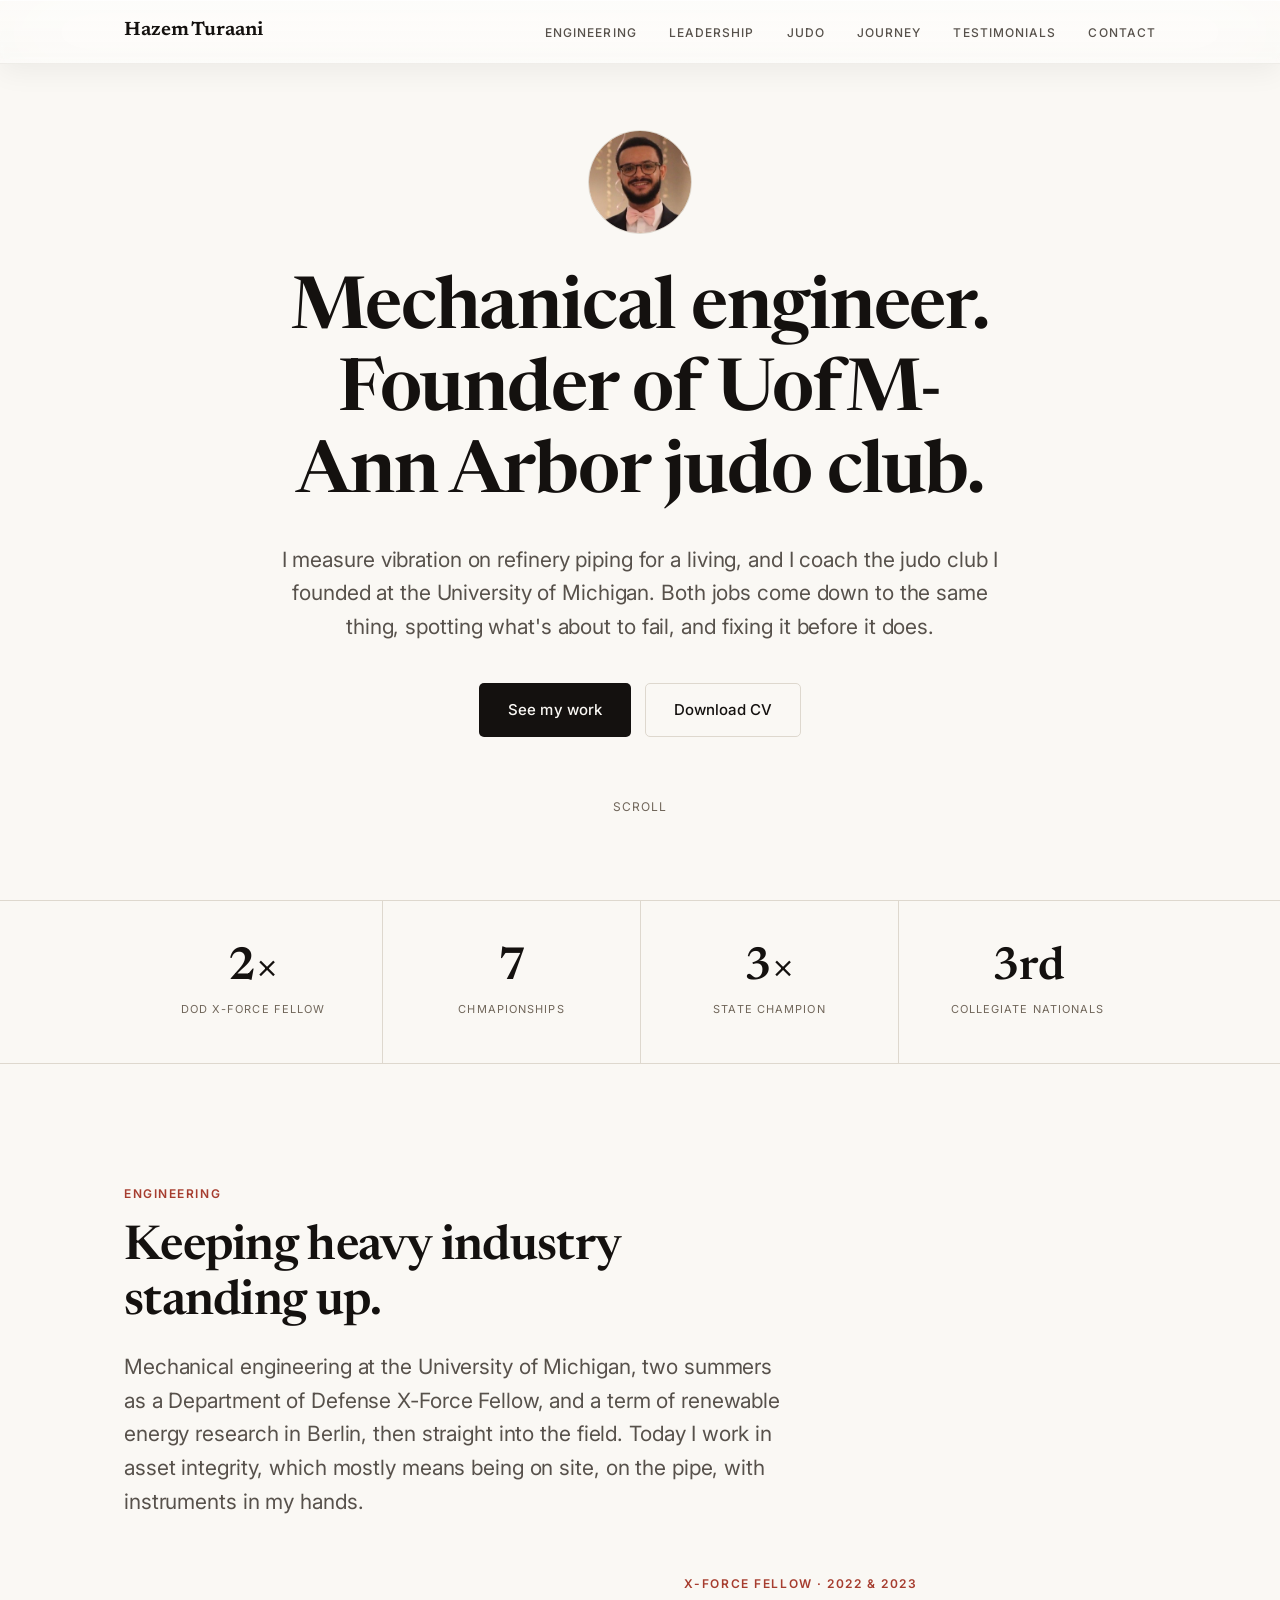
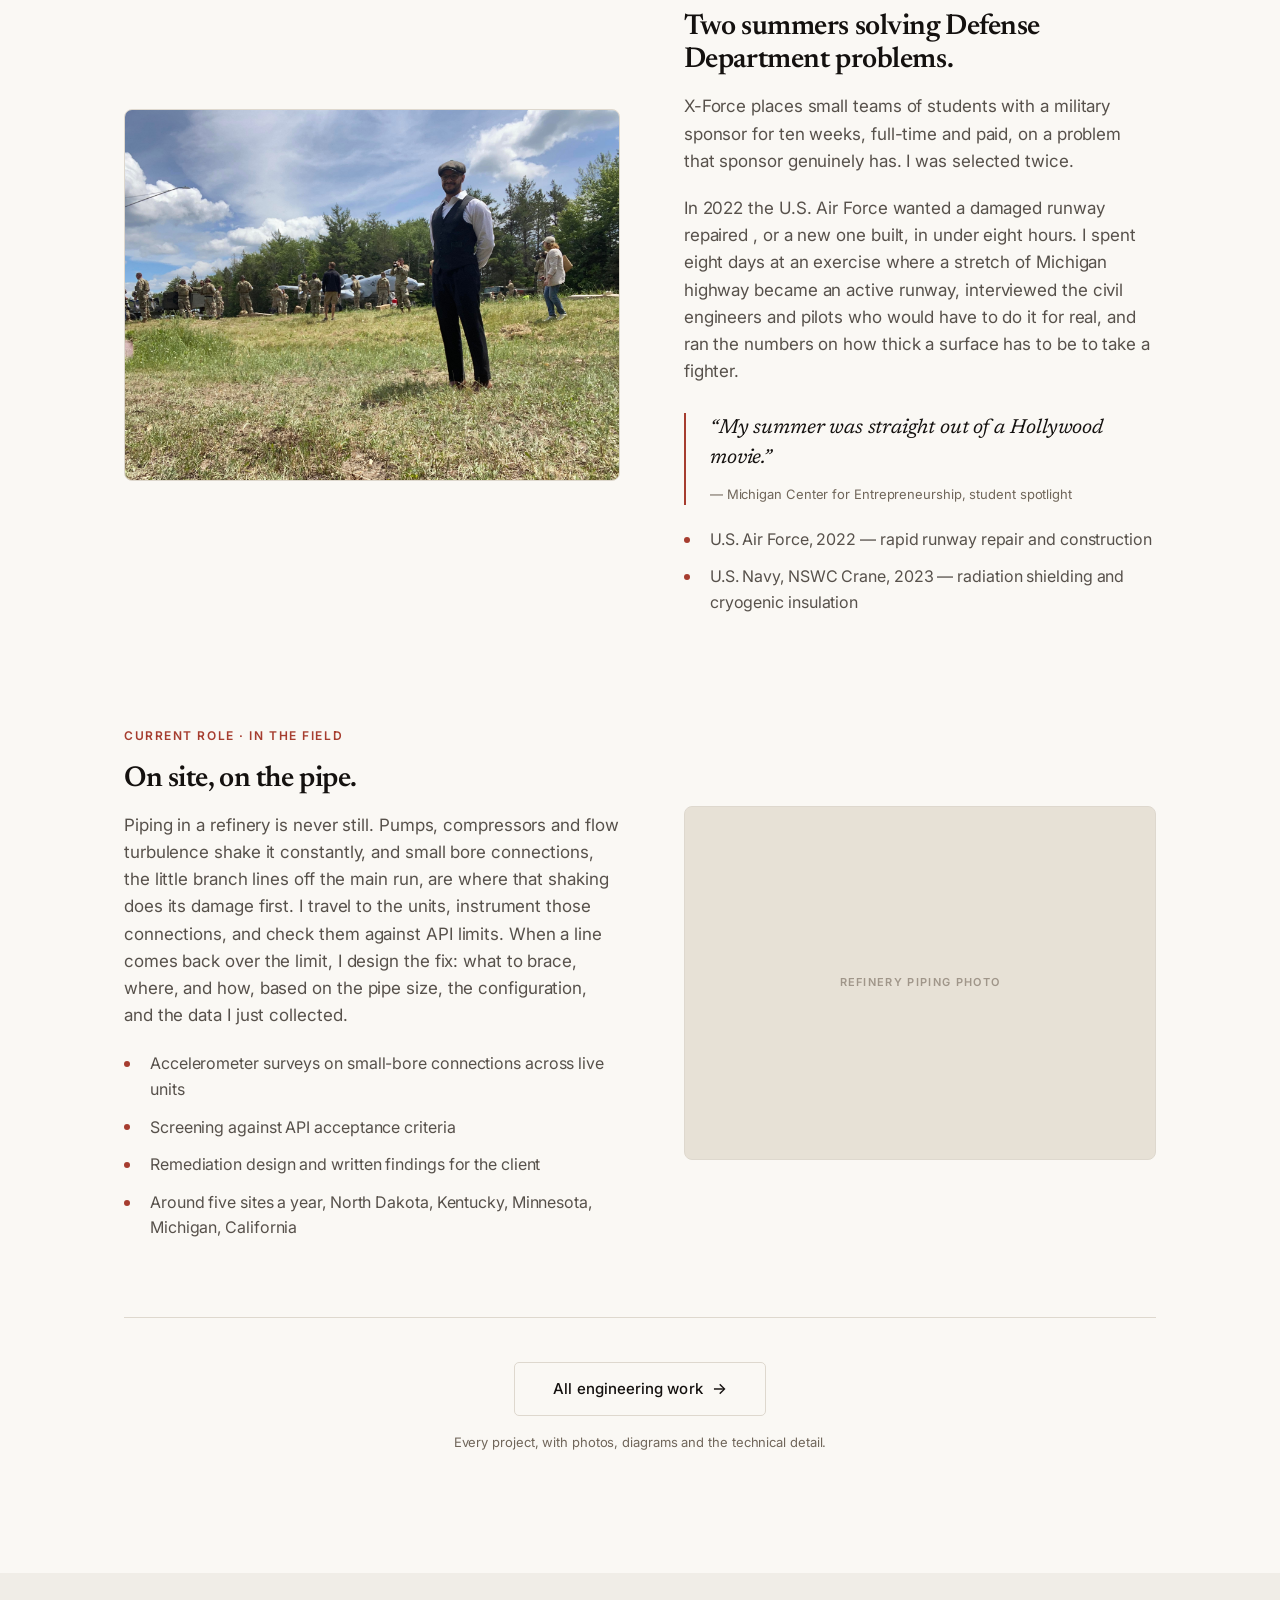
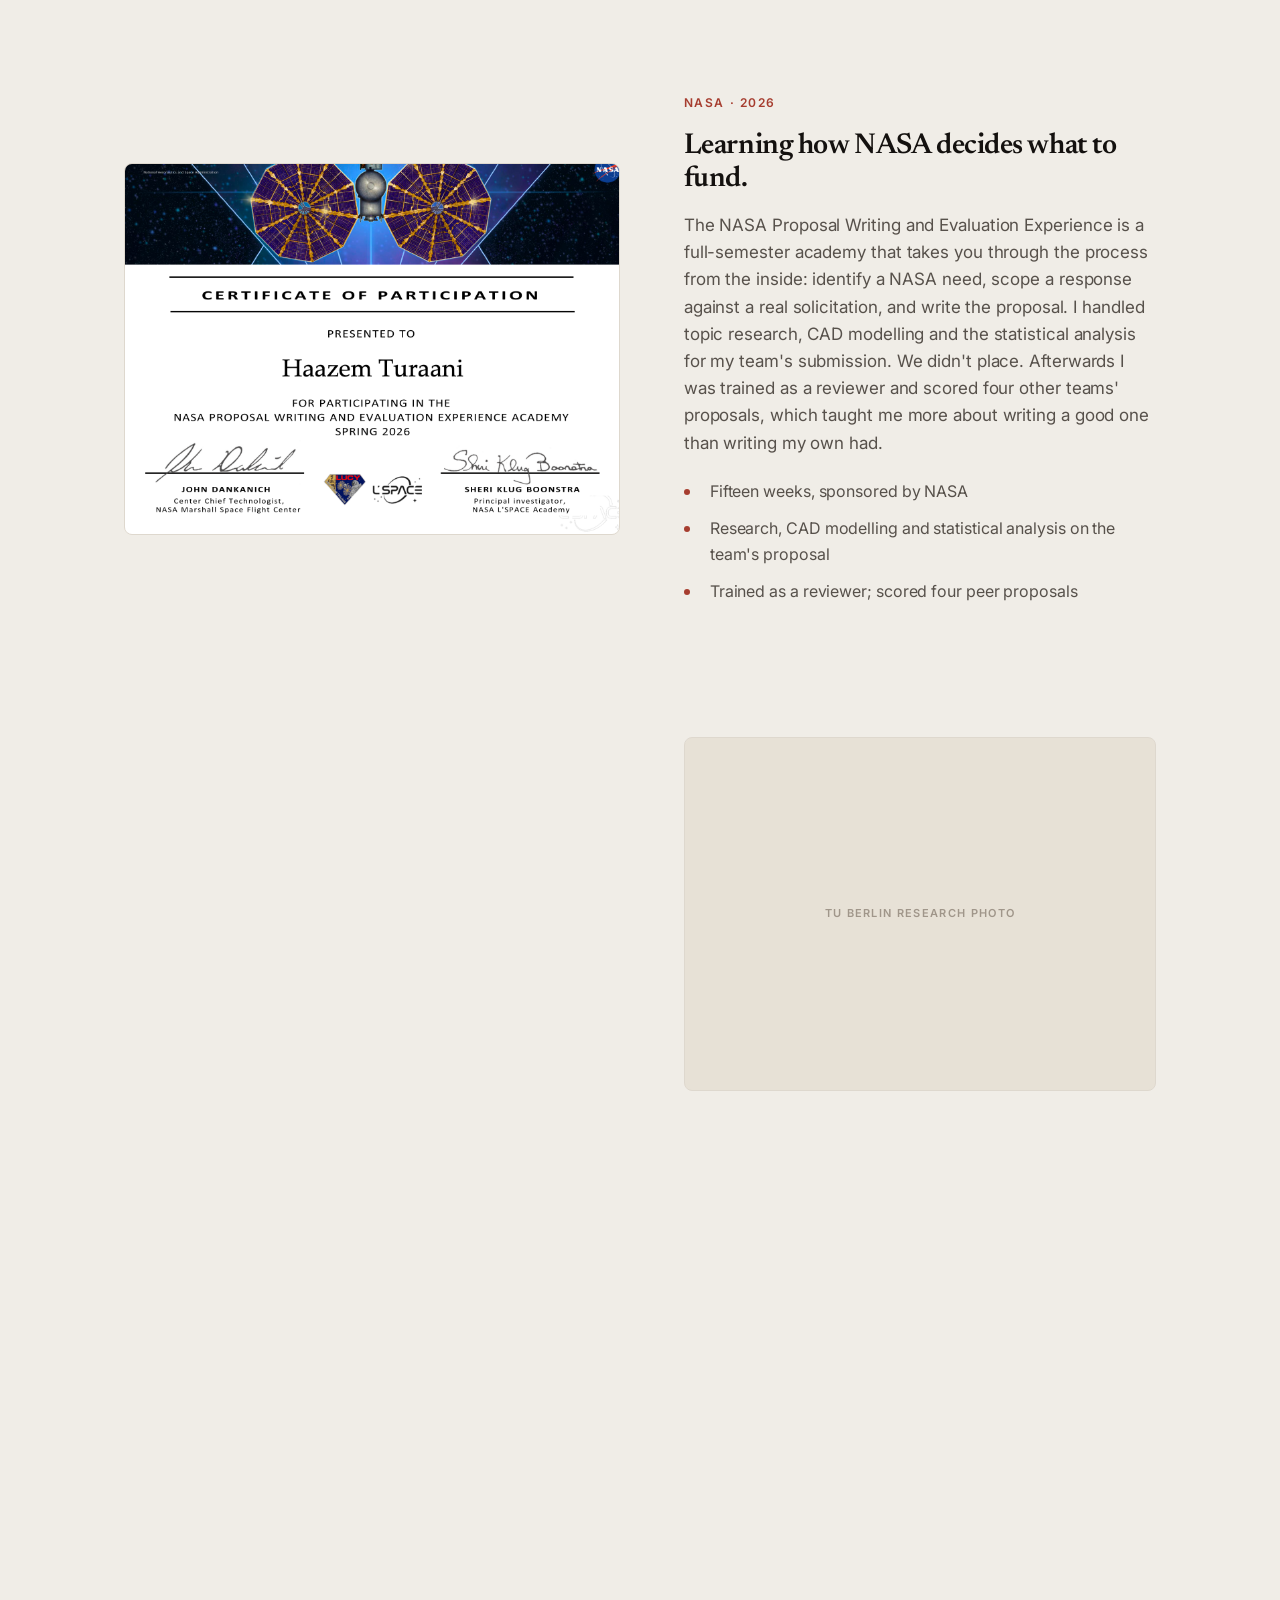
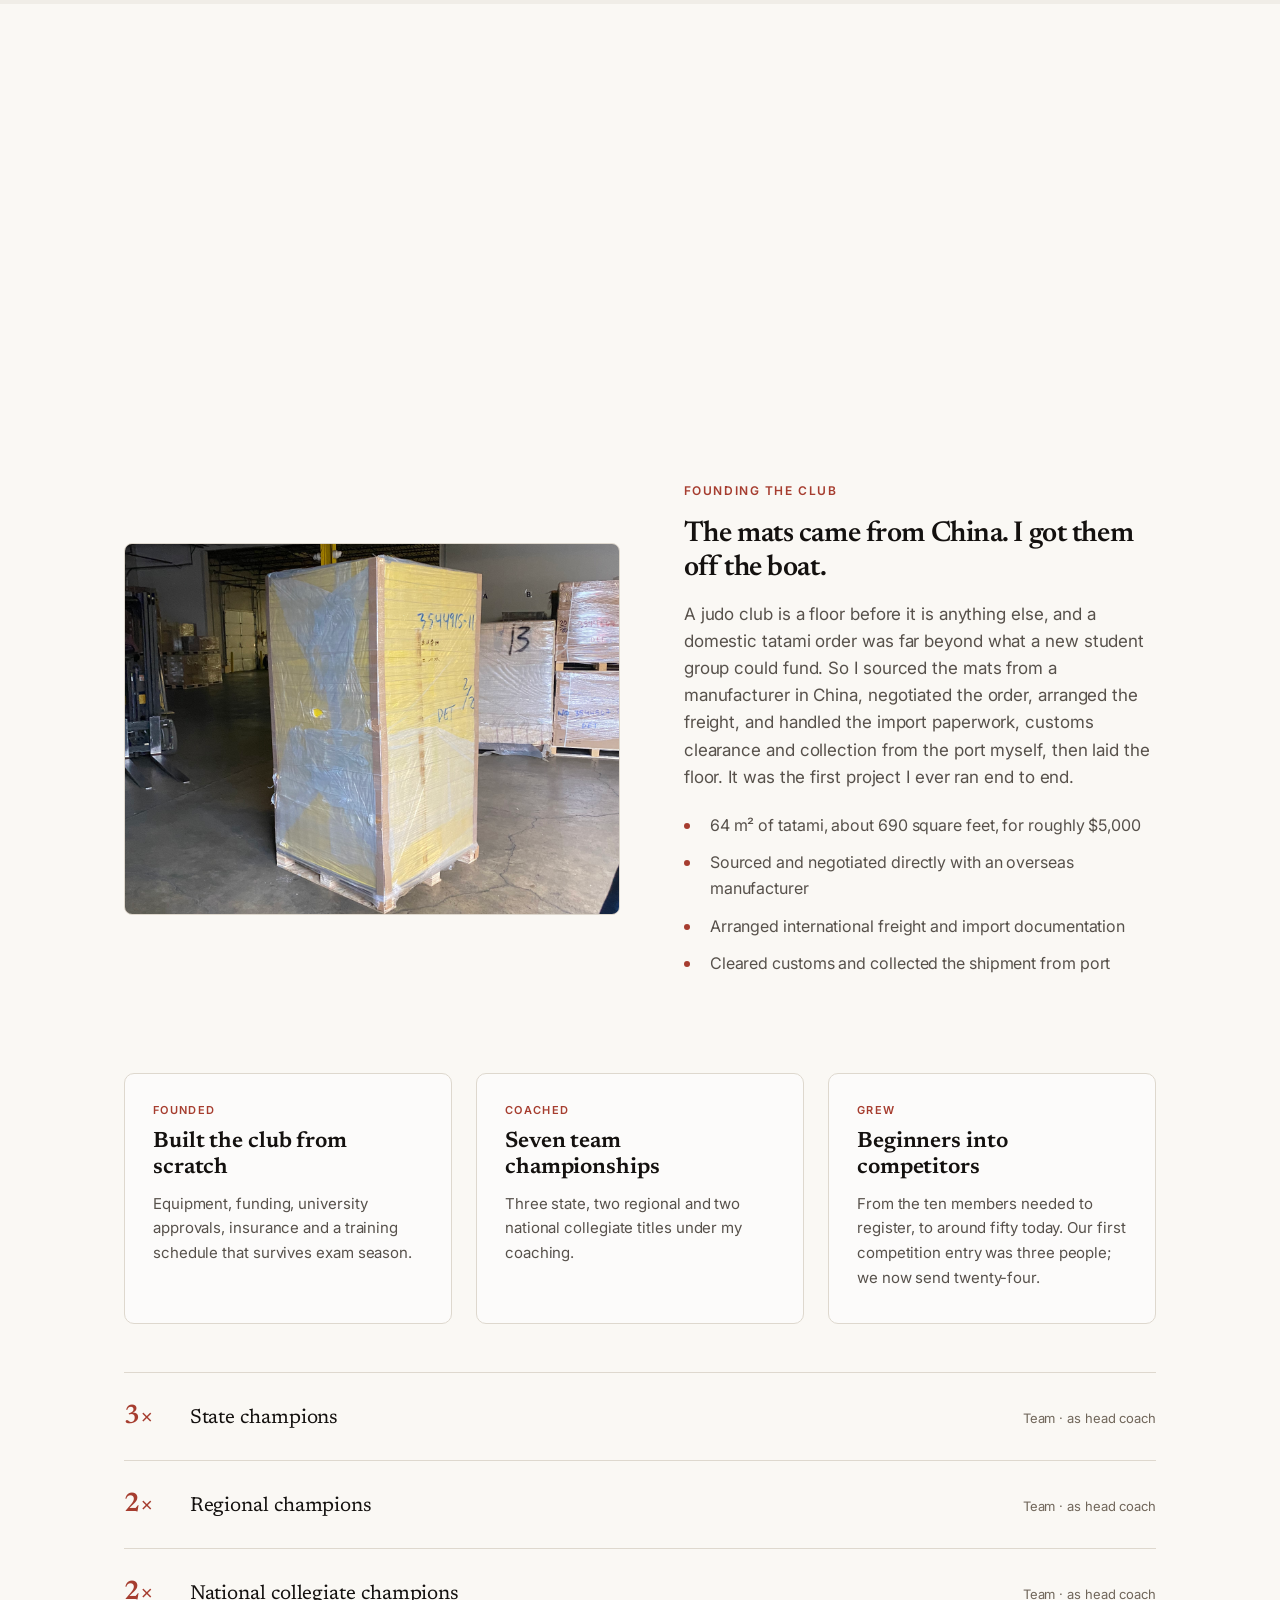
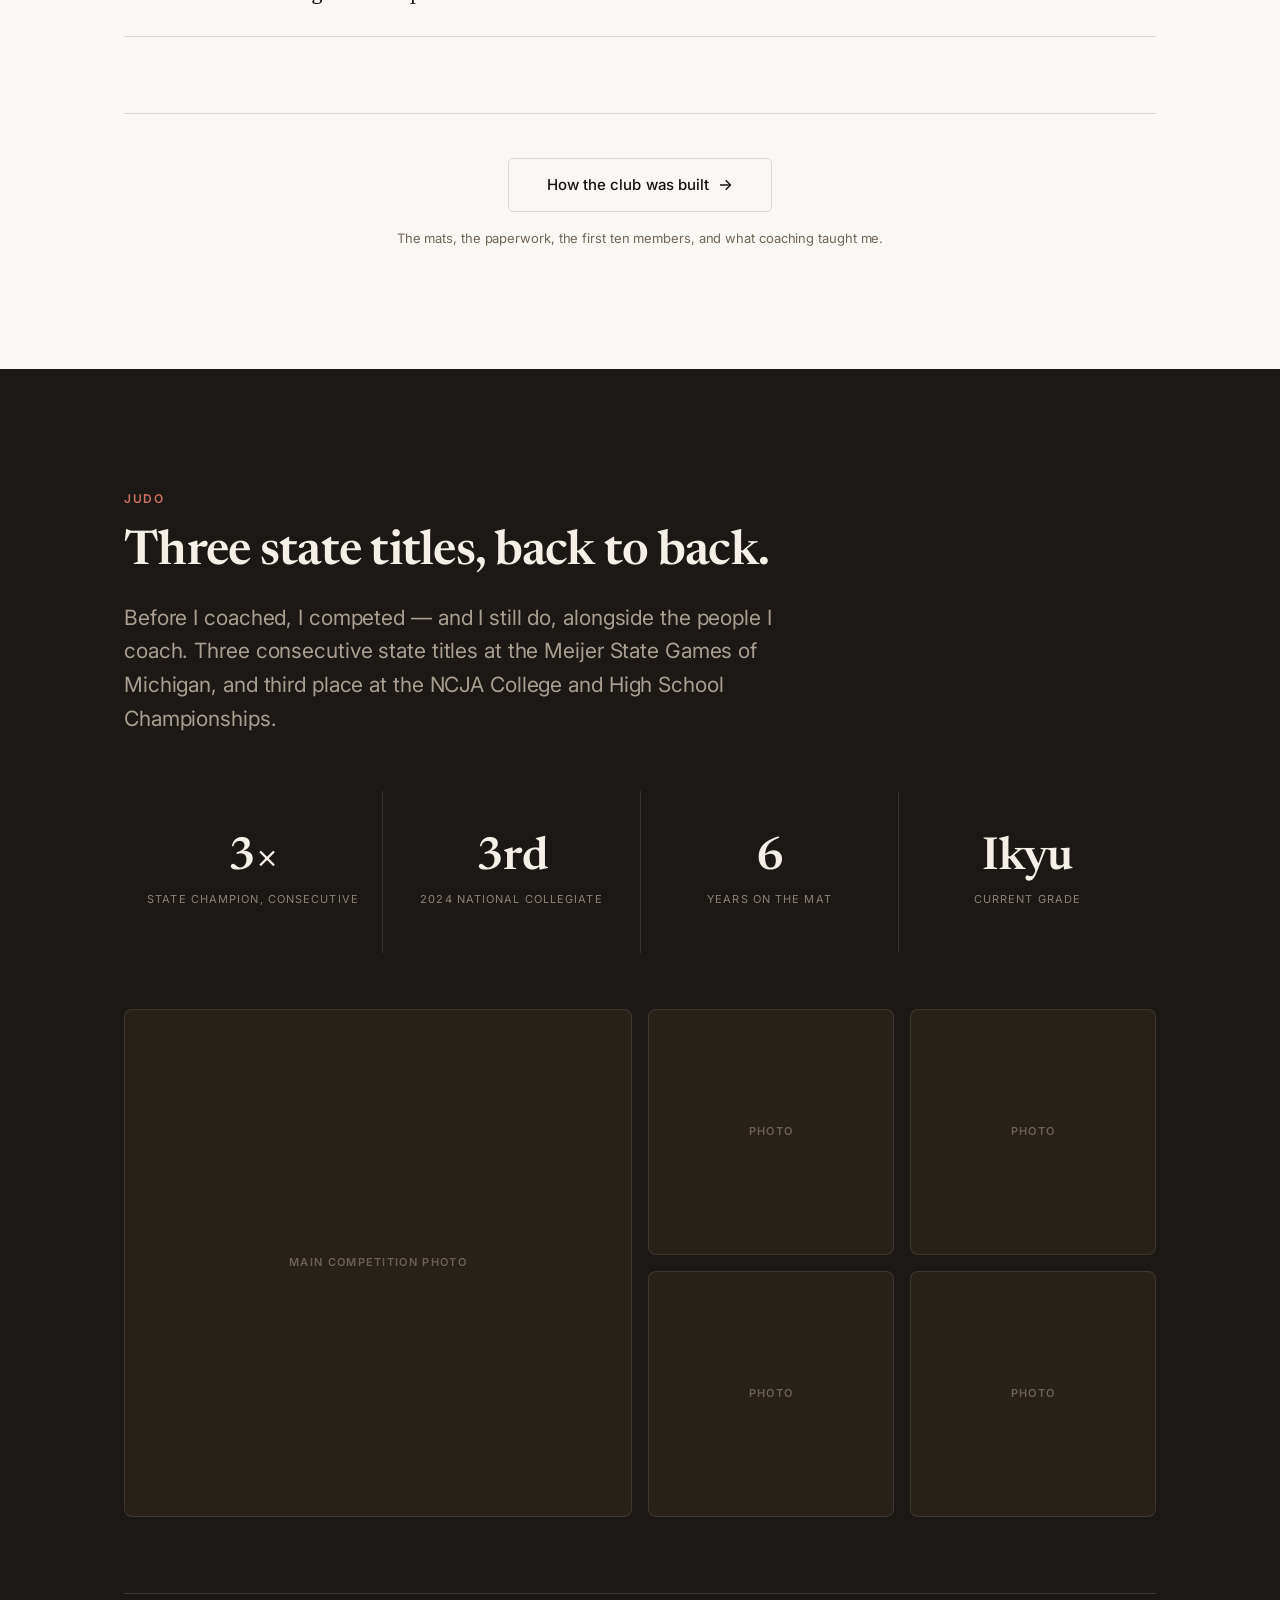
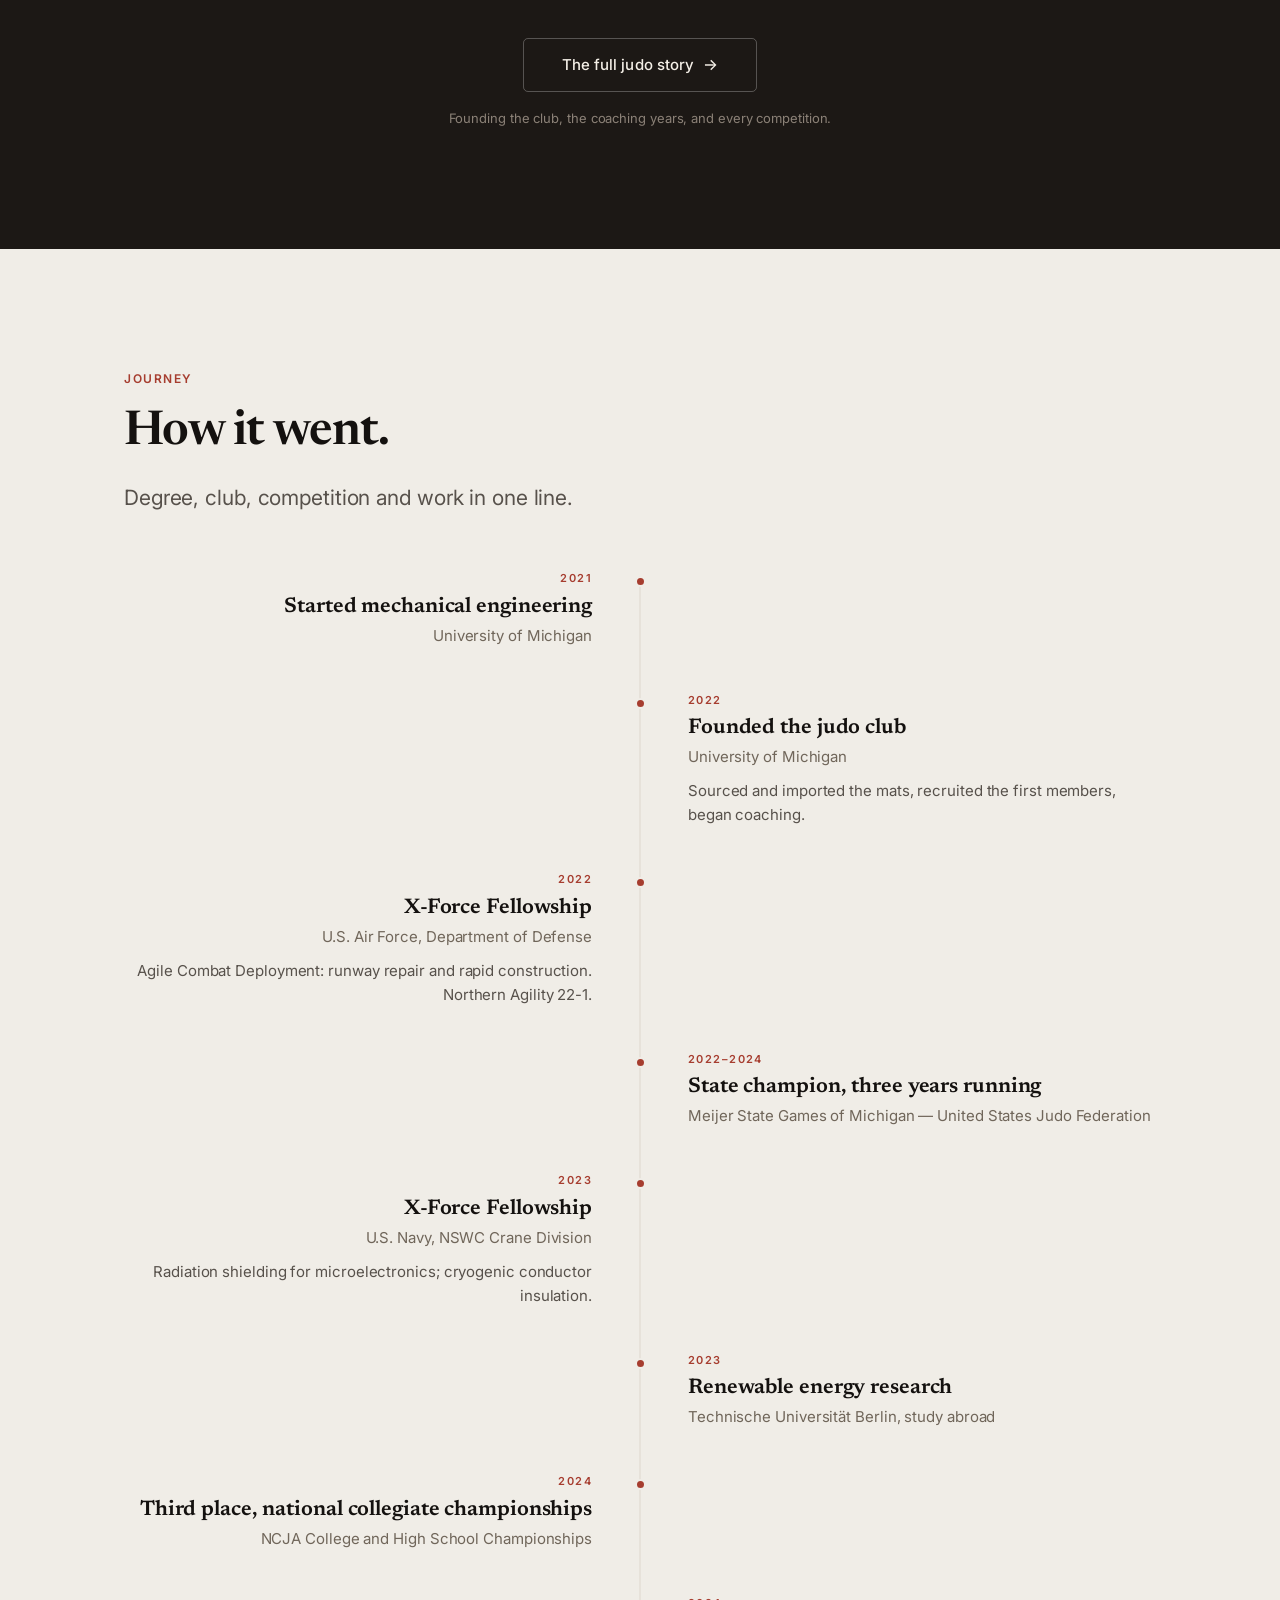
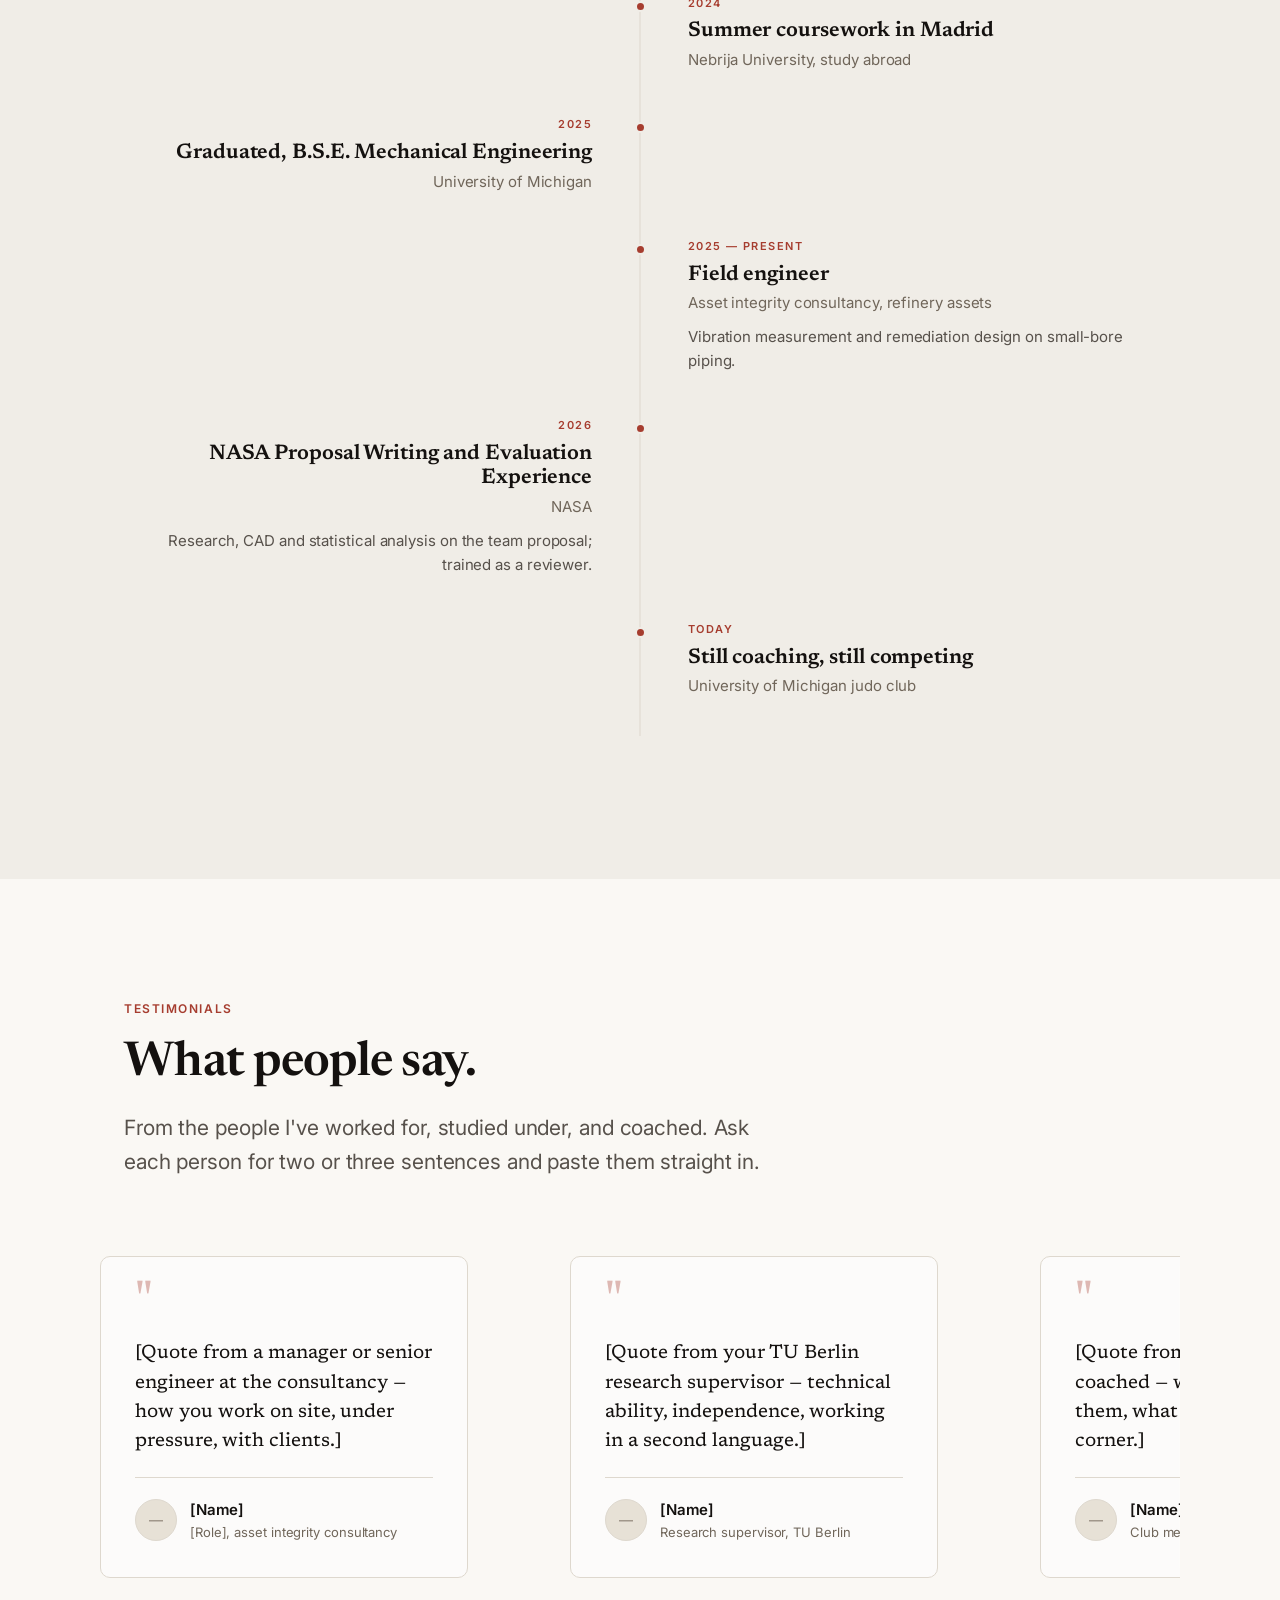
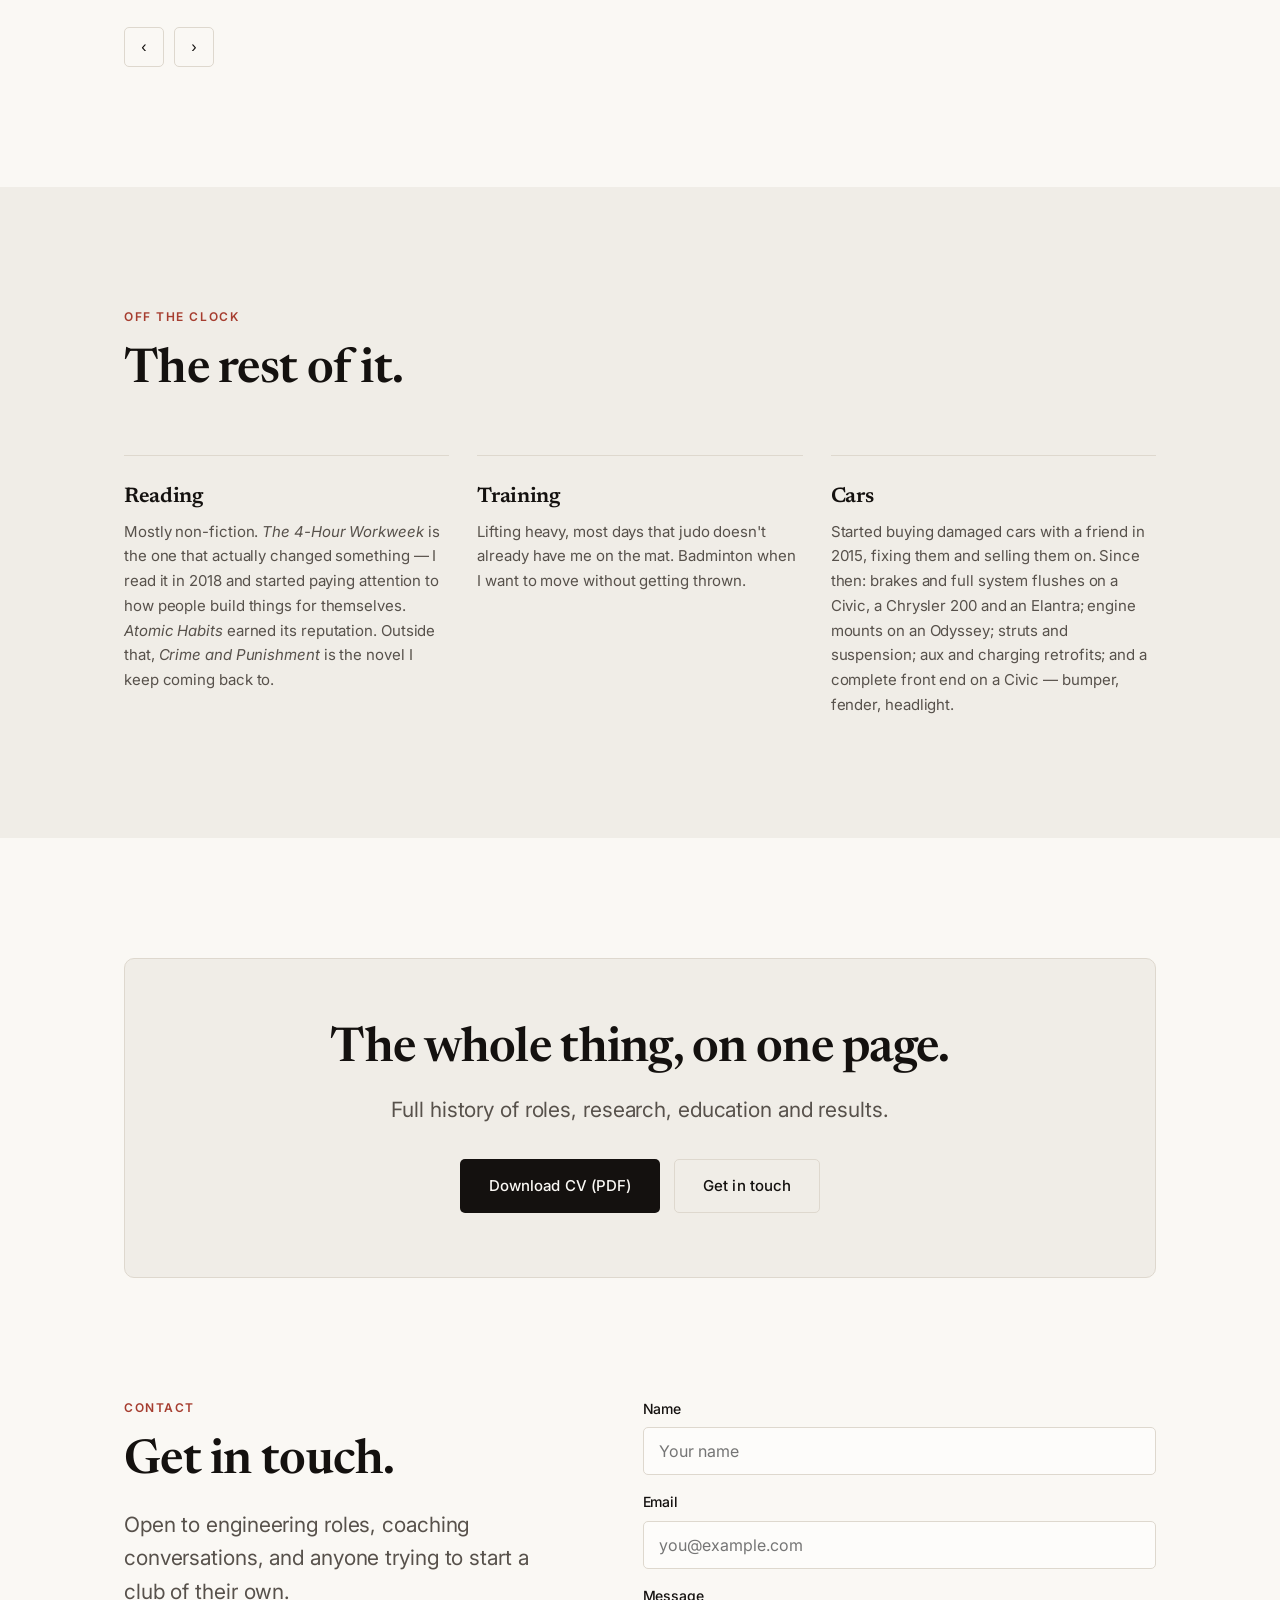
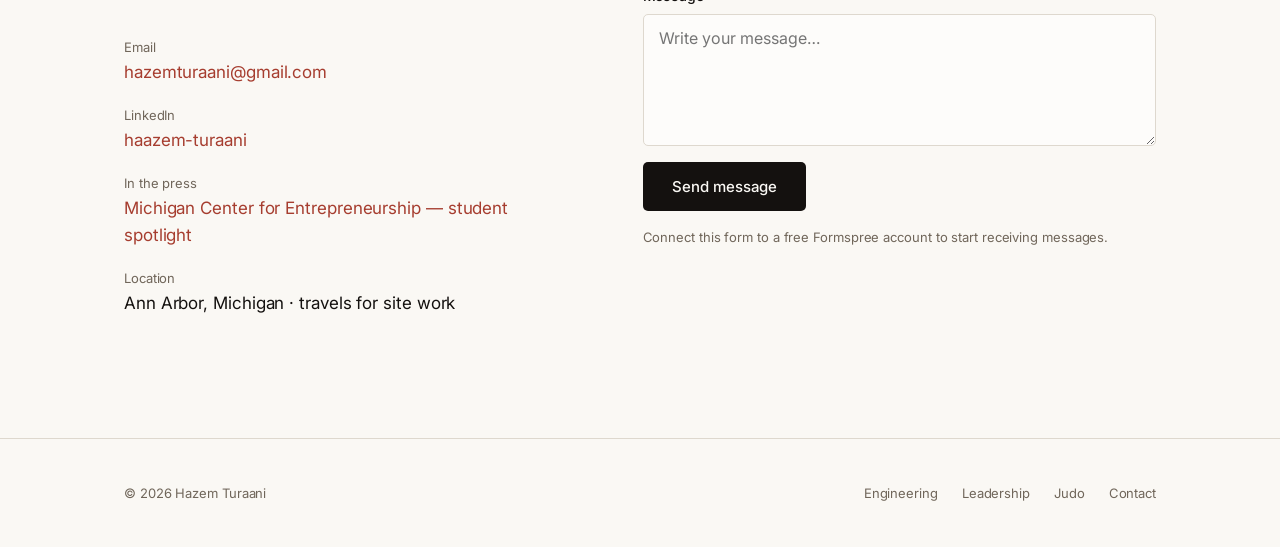
==== commit edceb3ec: "fixed UofM Ann Arbor" ====
--- a/index.html
+++ b/index.html
@@ -62,7 +62,7 @@
          spans; the text itself can say anything you like. -->
     <h1 class="display hero__title">
       <span class="hero__line hero__line--l">Mechanical engineer.</span>
-      <span class="hero__line hero__line--r">Founder of UofM-Ann Arbo judo club.</span>
+      <span class="hero__line hero__line--r">Founder of UofM-Ann Arbor judo club.</span>
     </h1>
     <p class="lede">
       I measure vibration on refinery piping for a living, and I coach the judo club
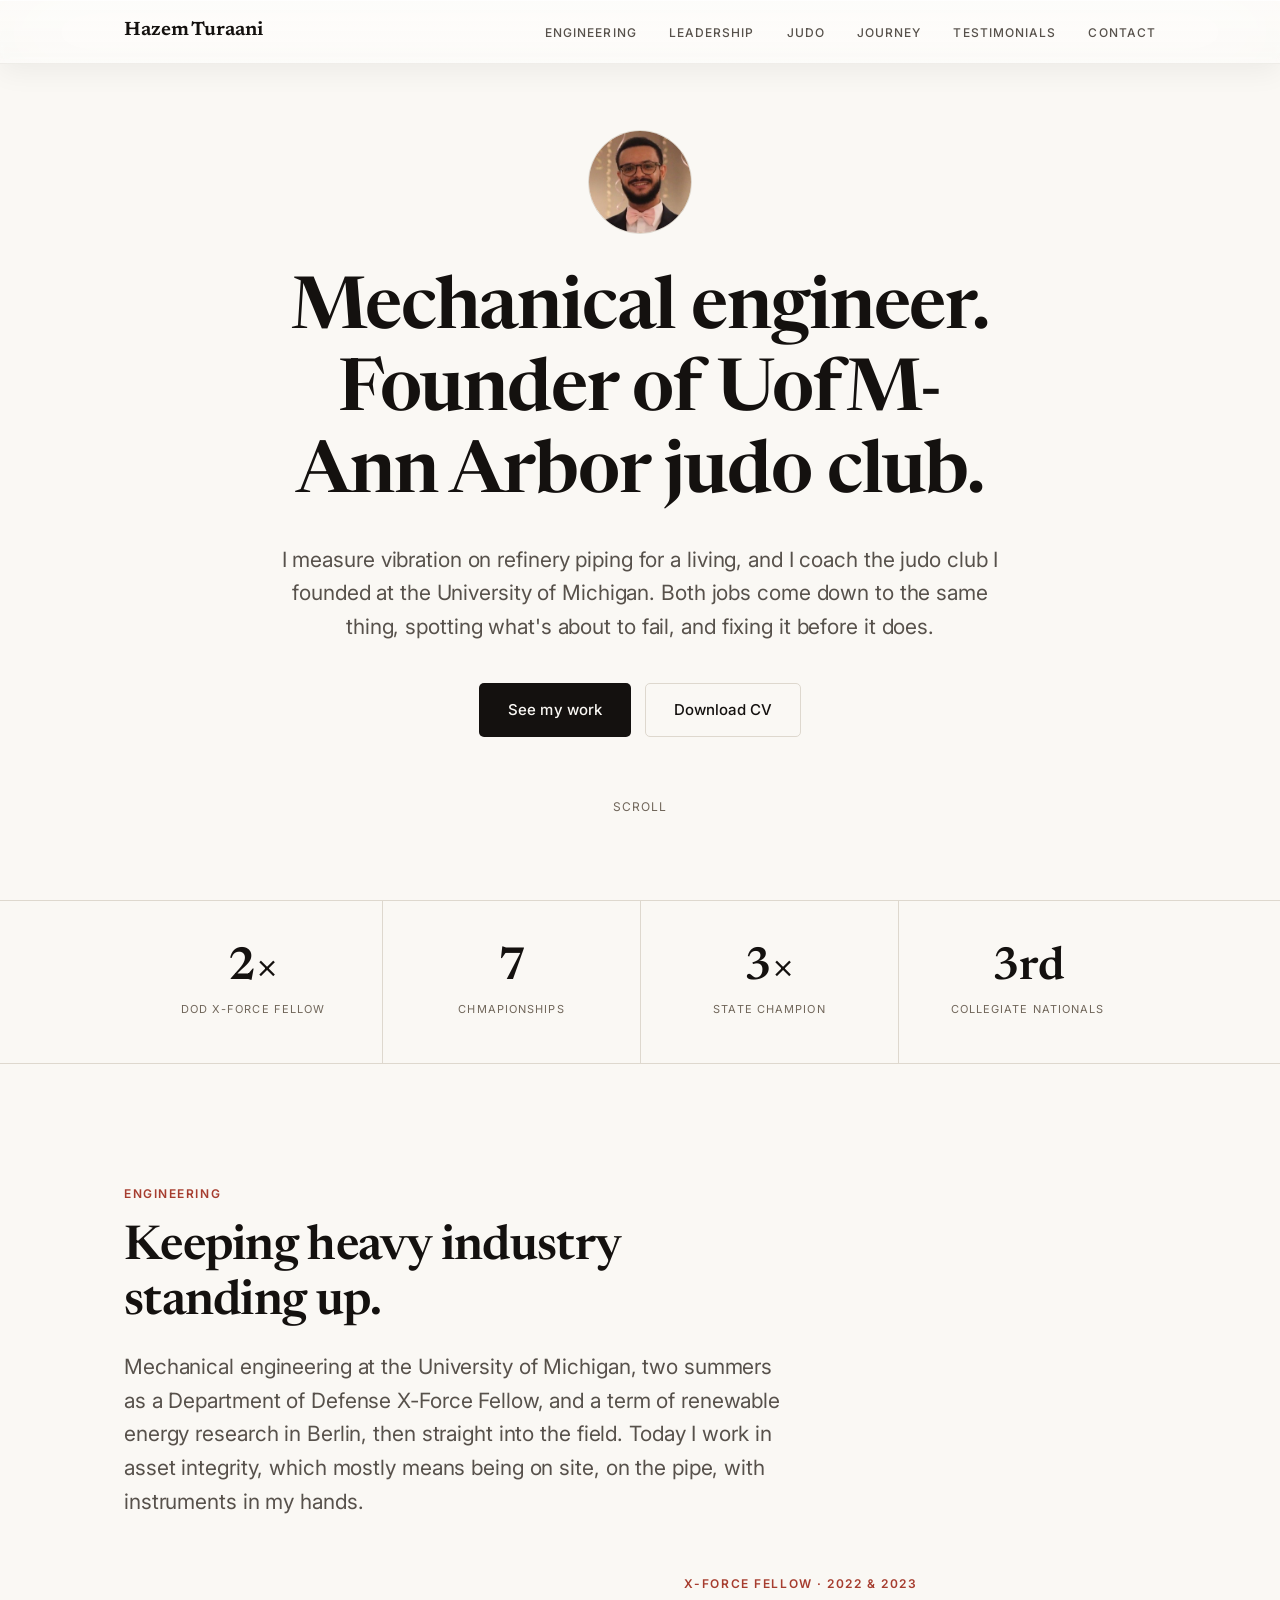
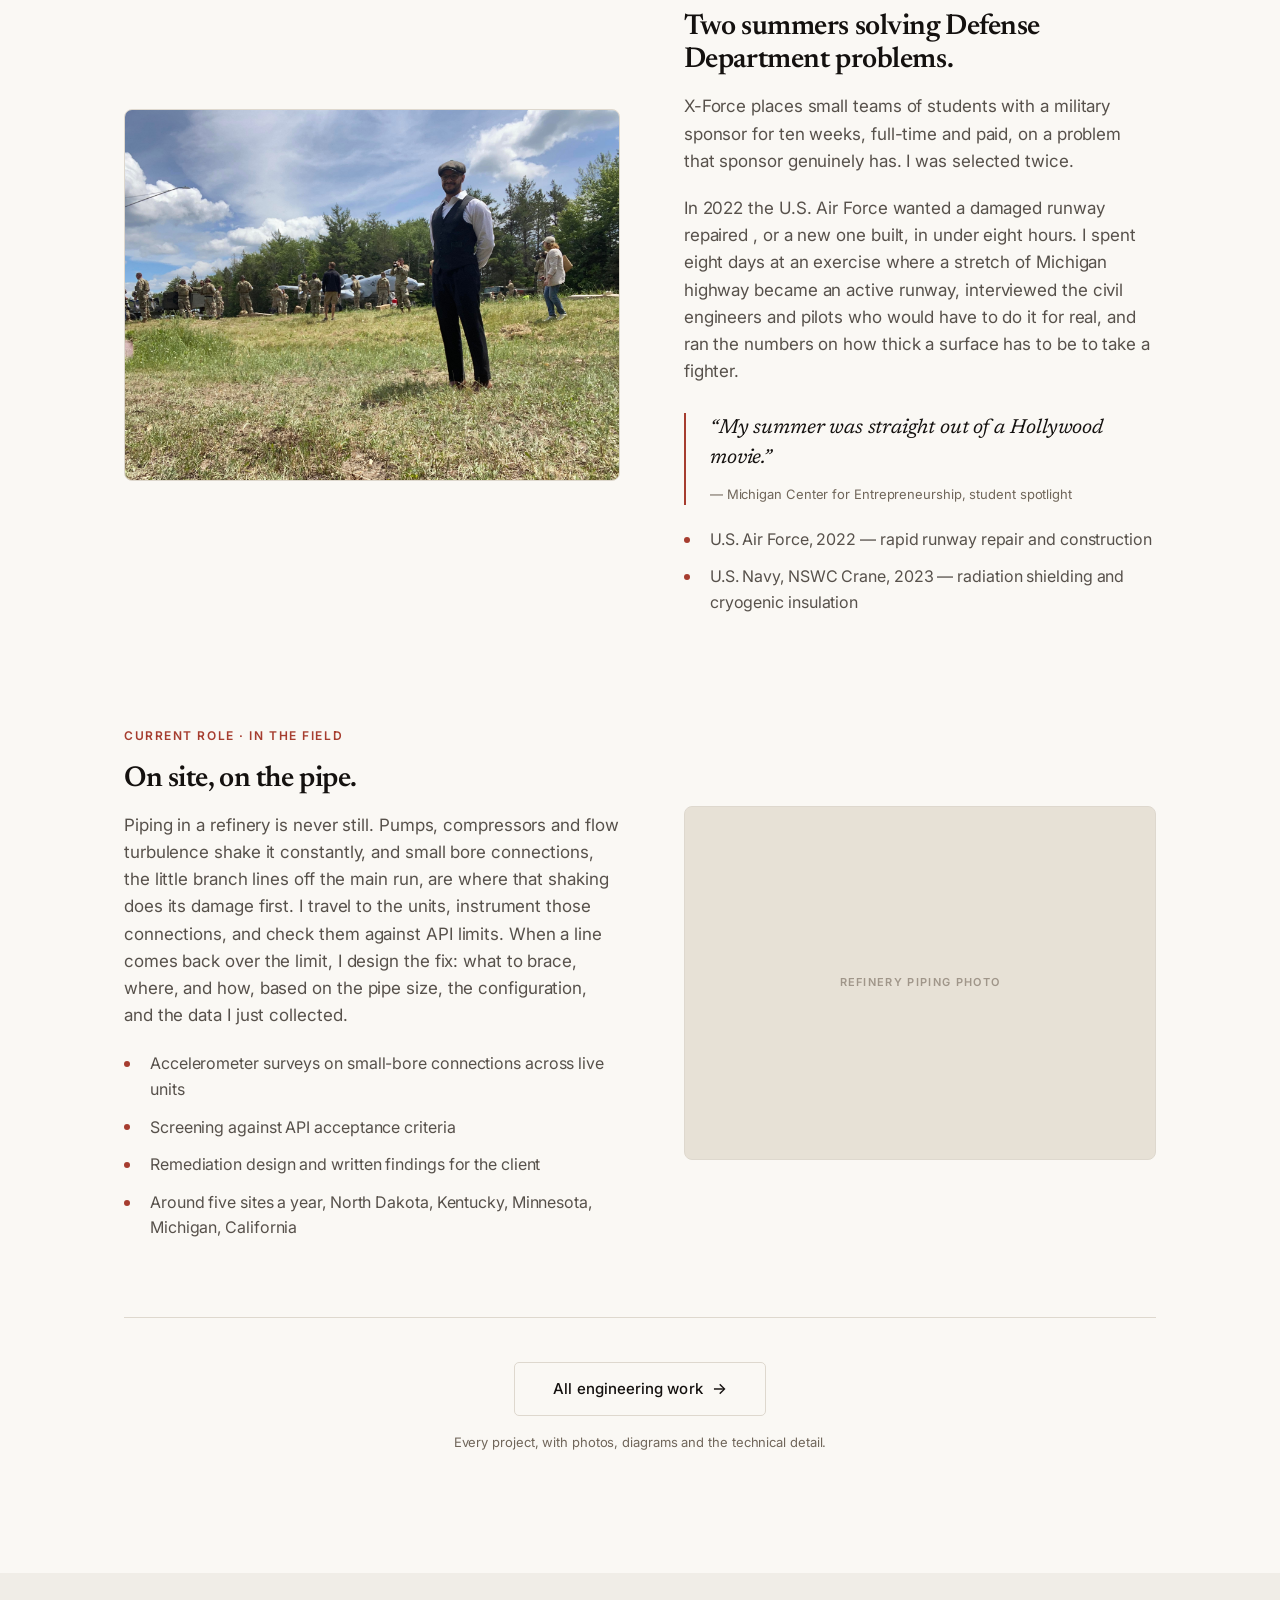
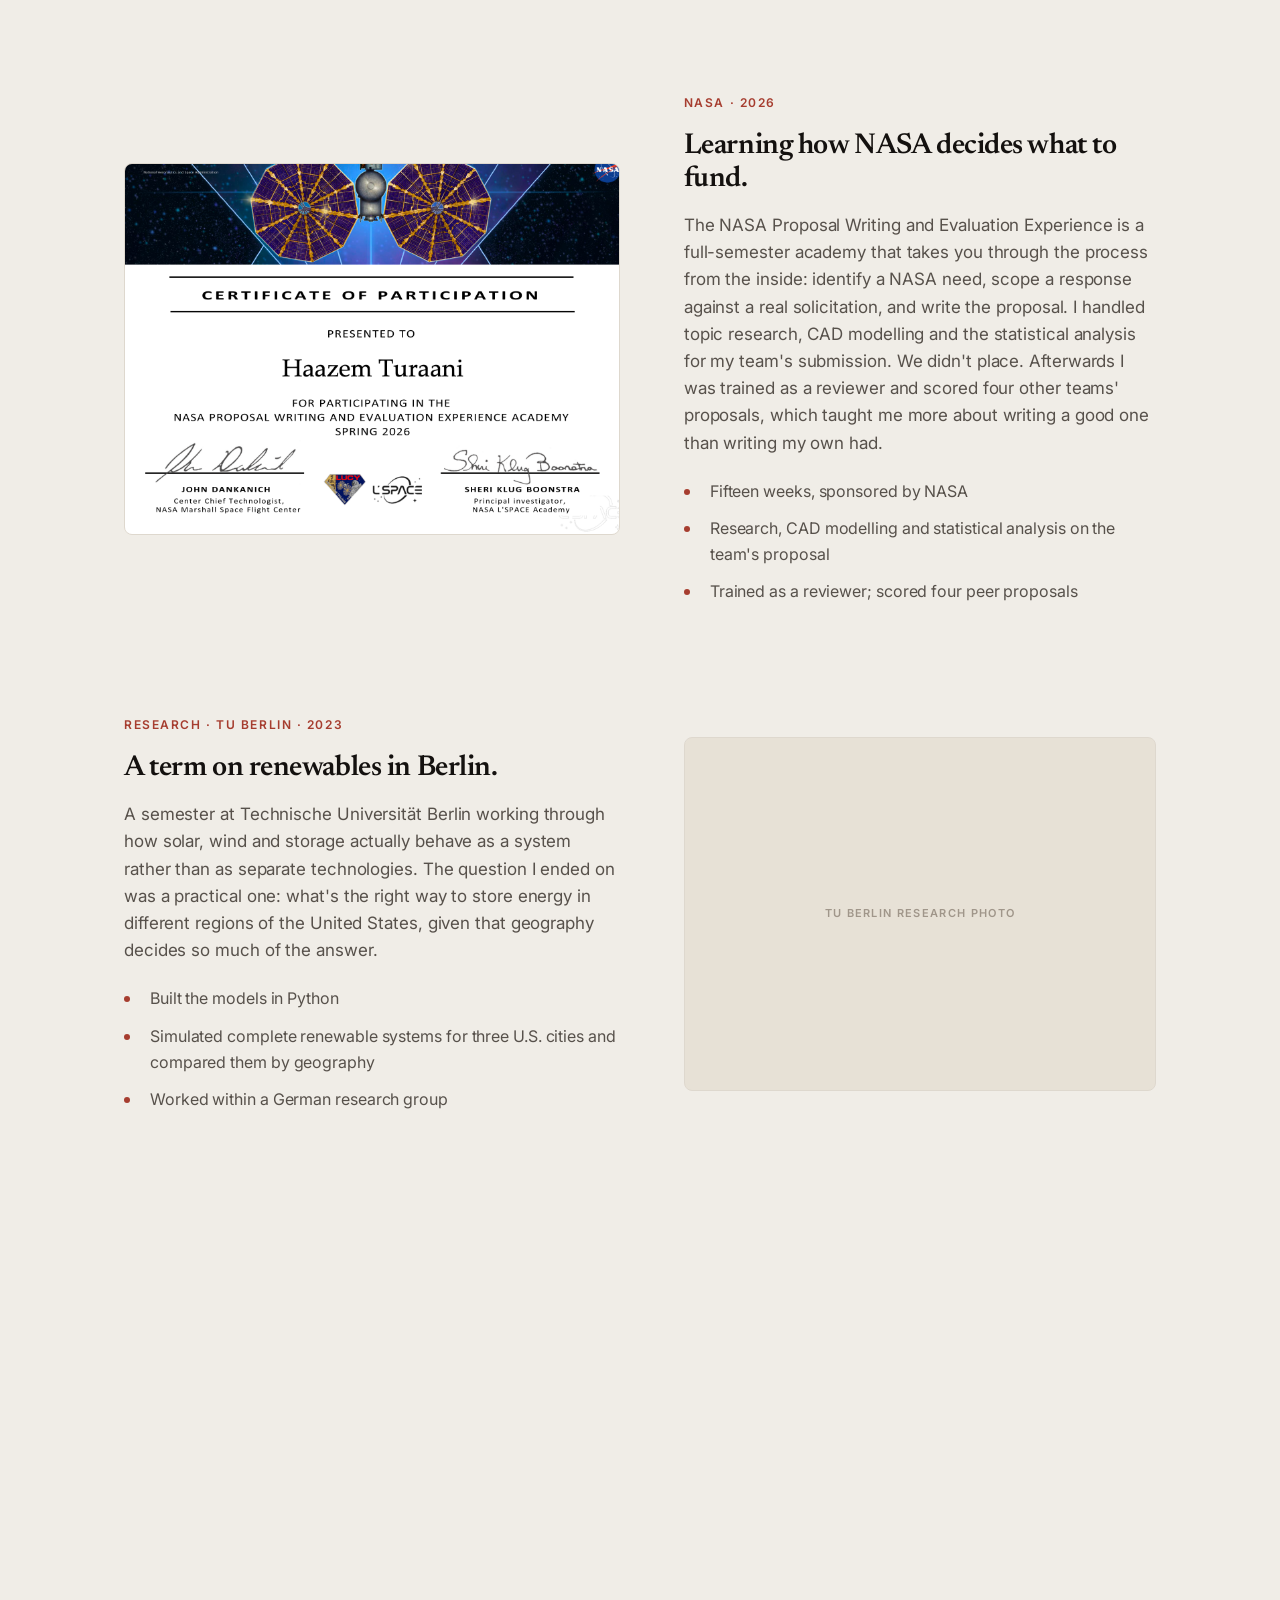
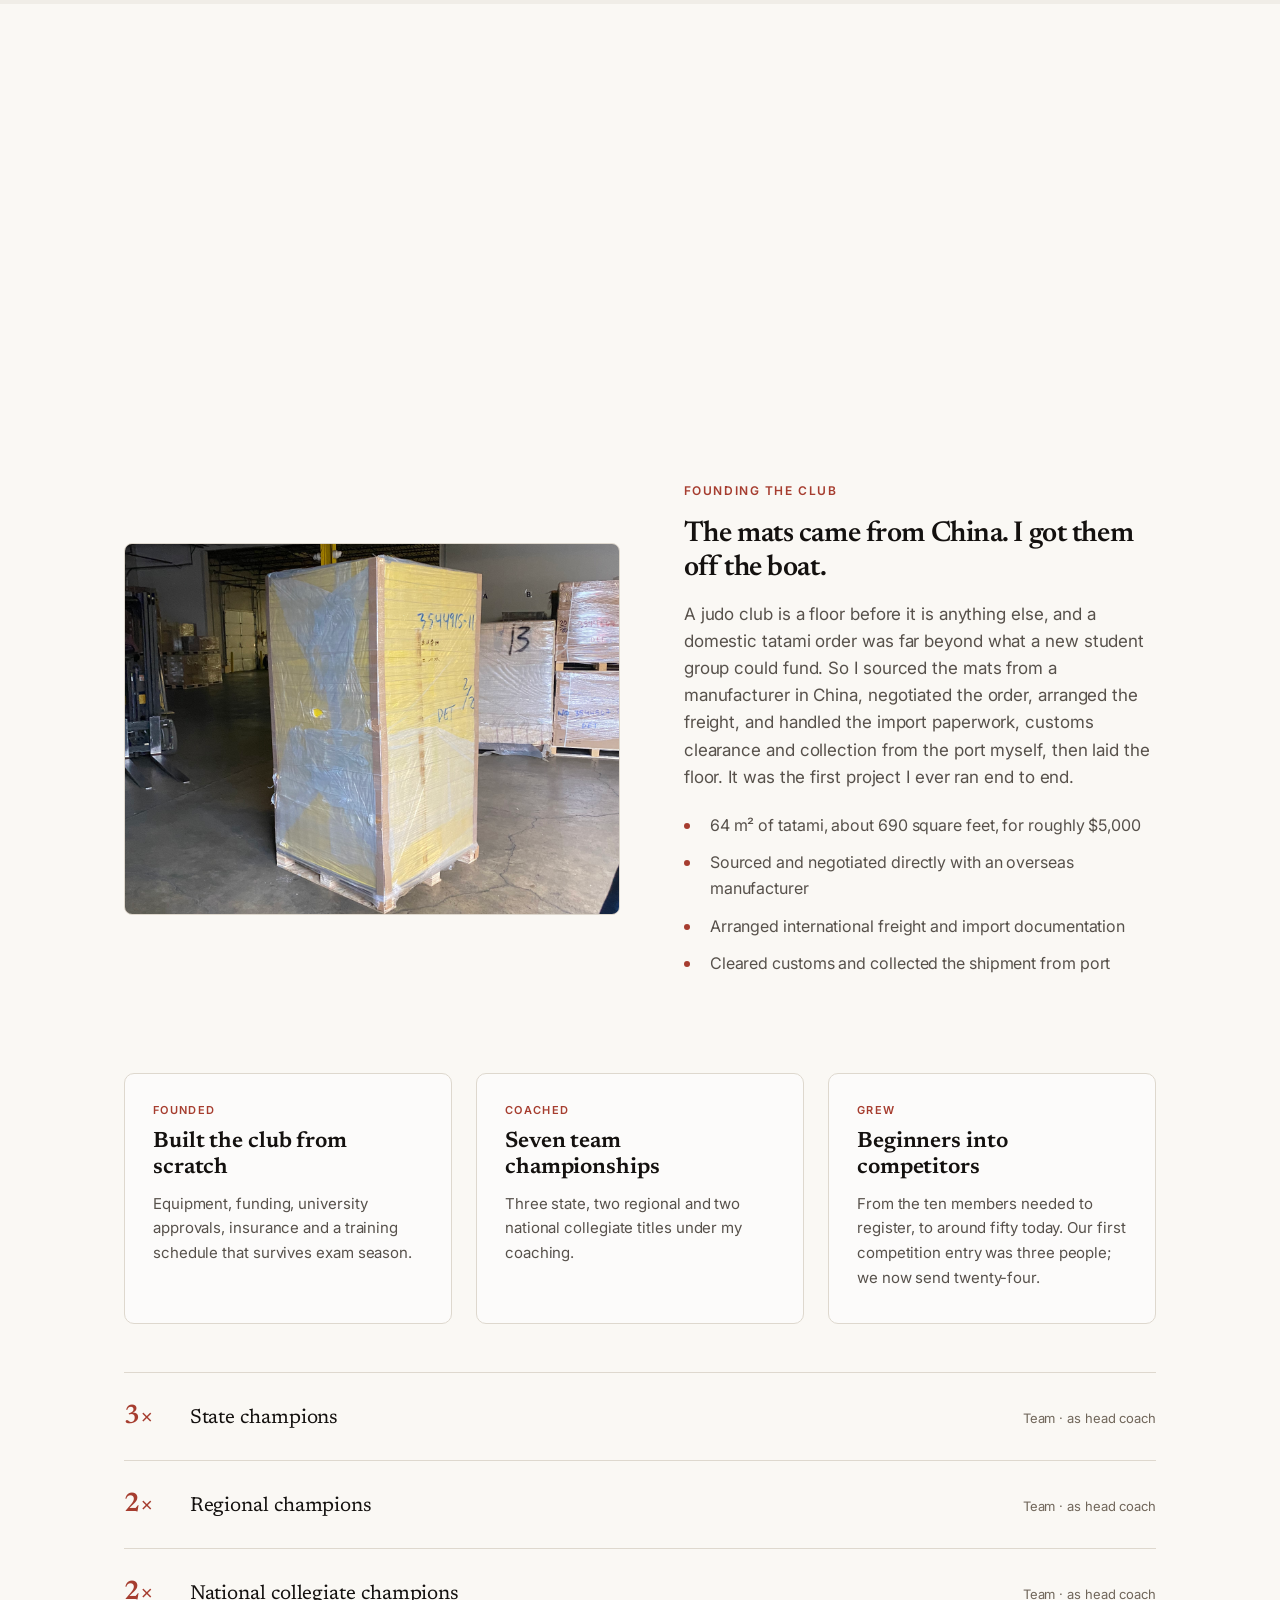
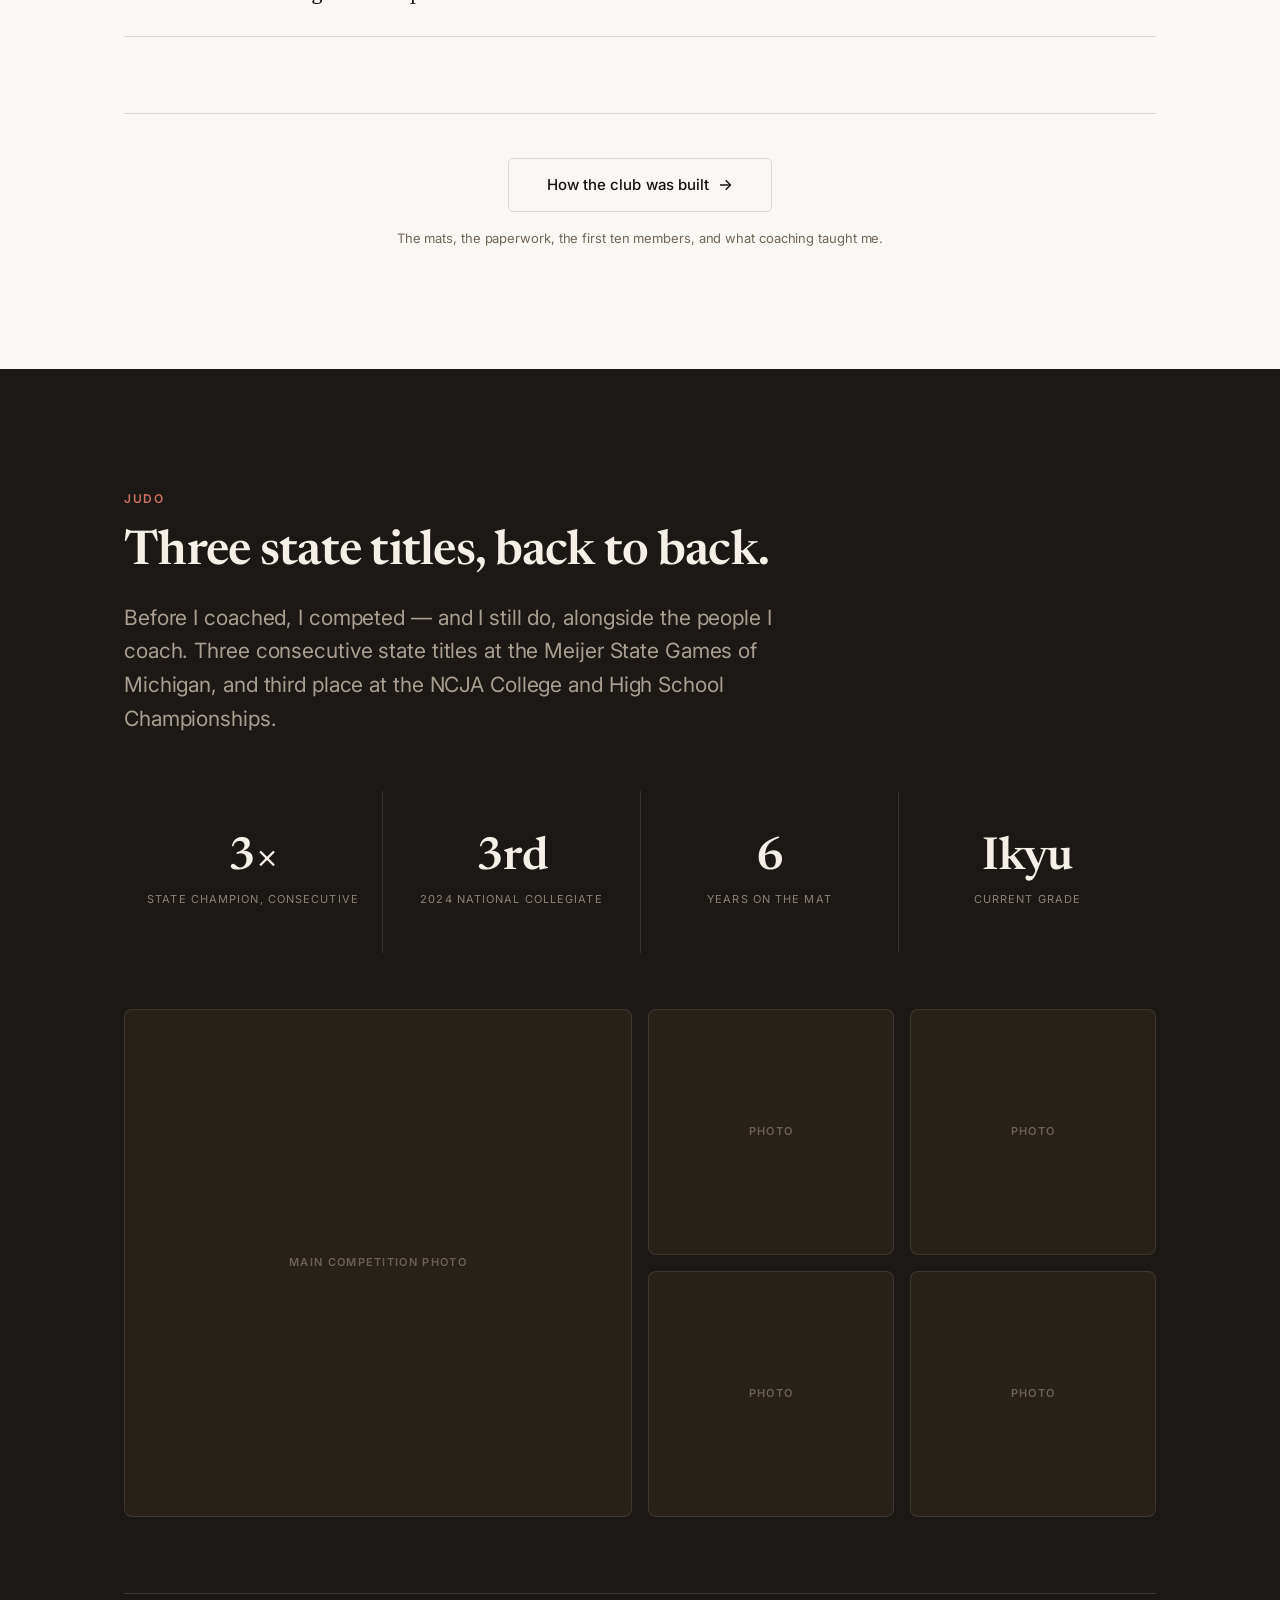
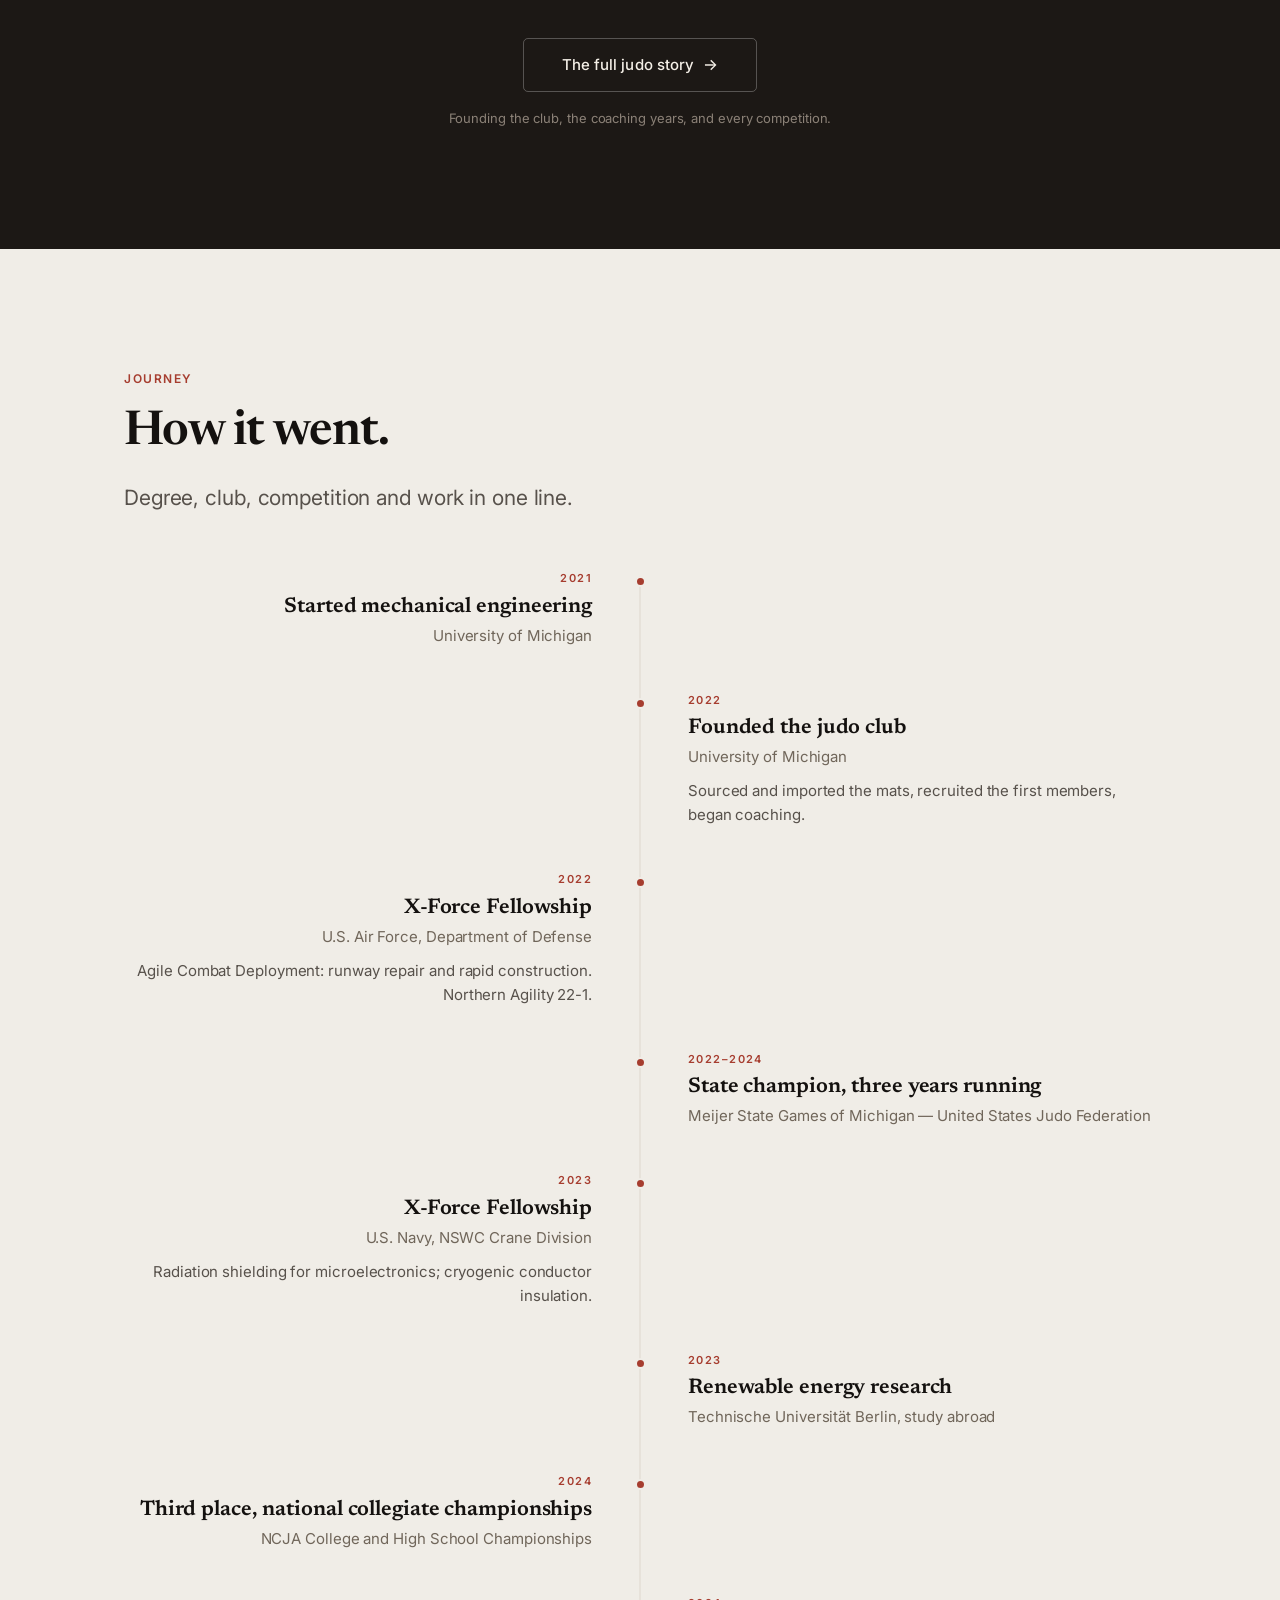
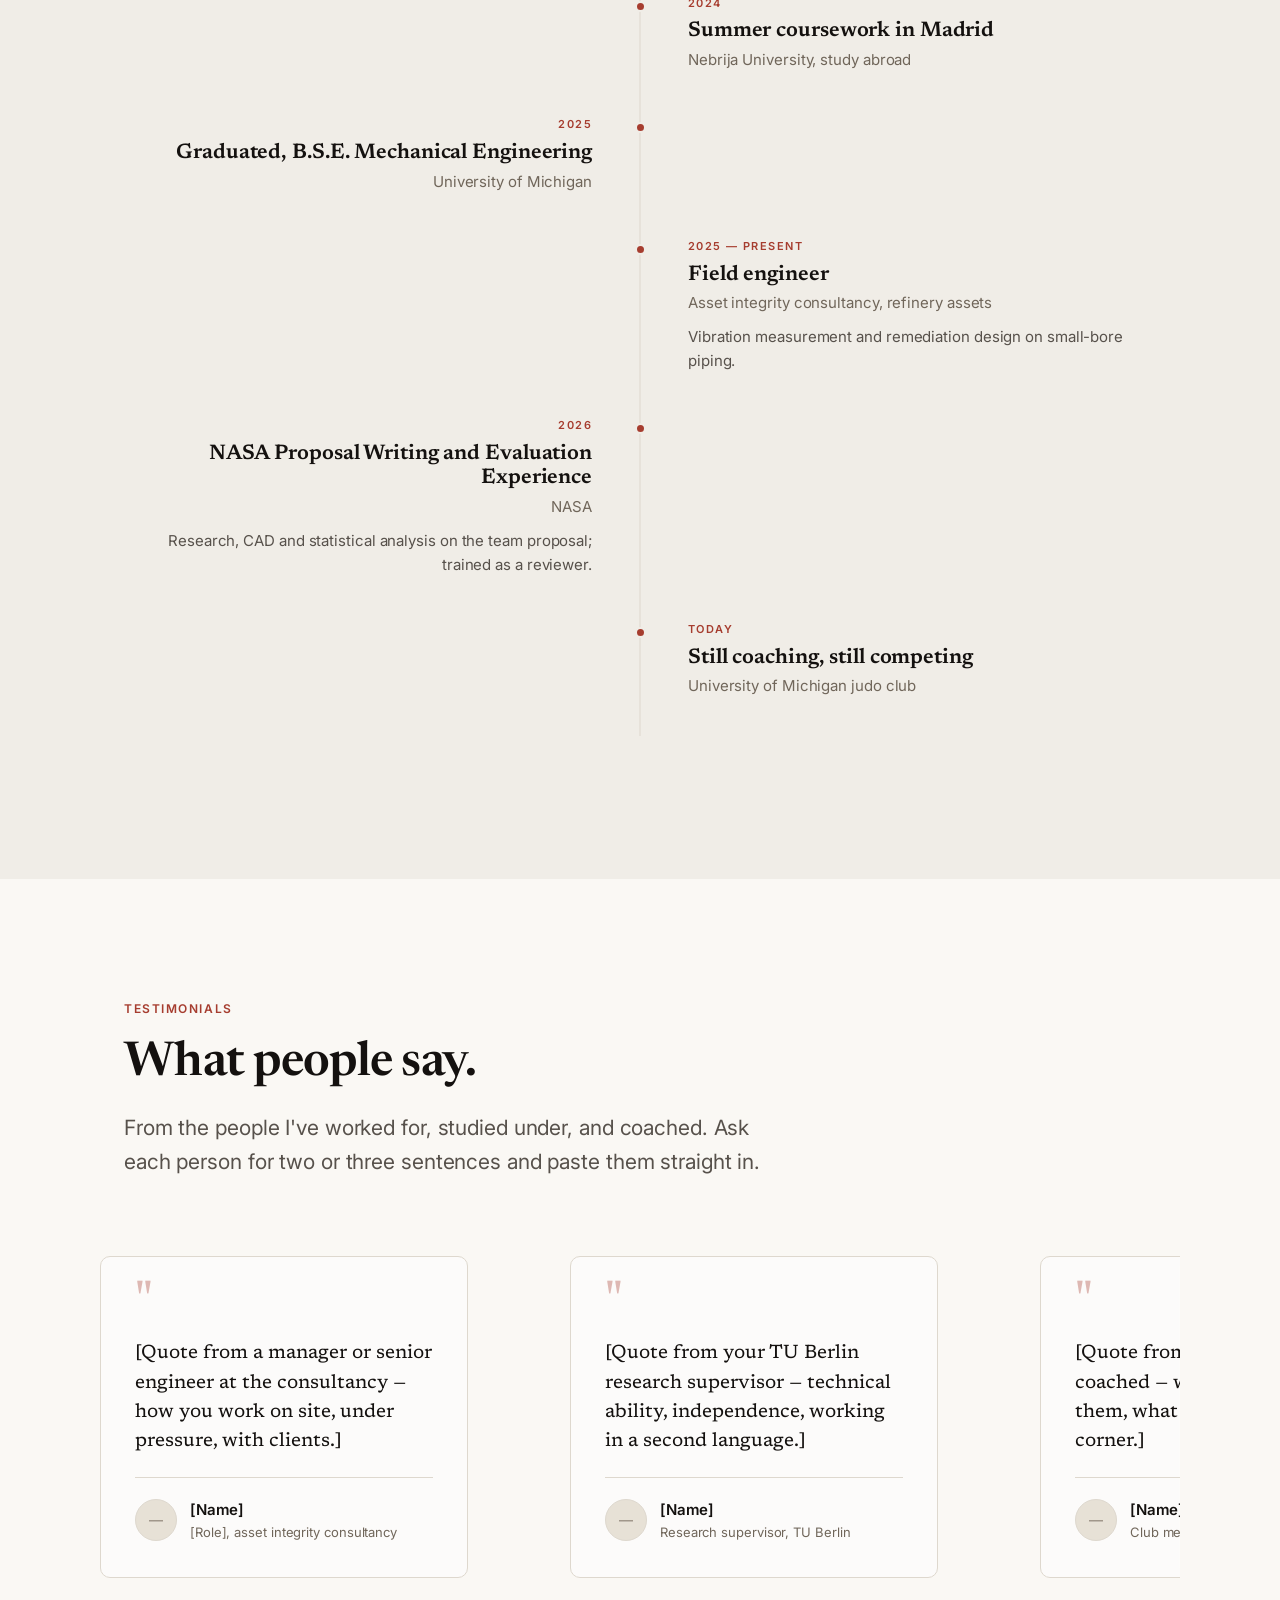
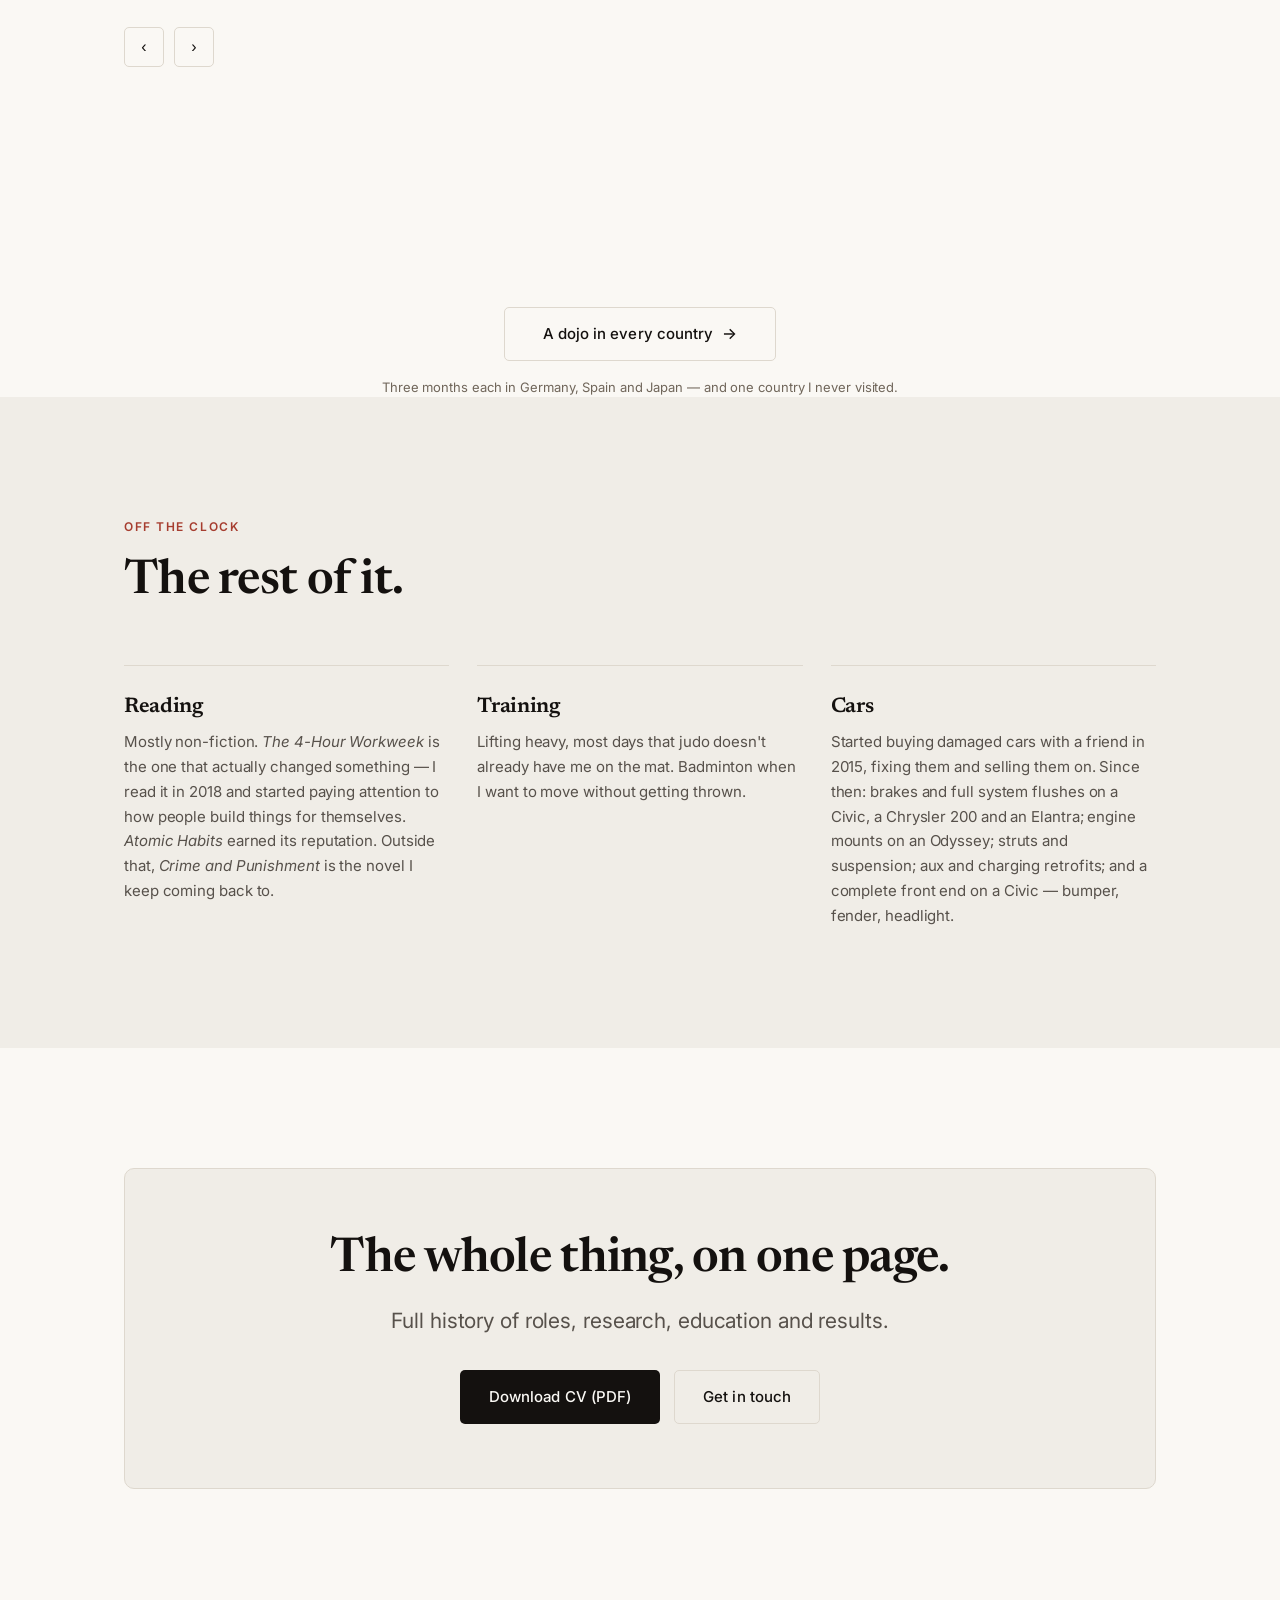
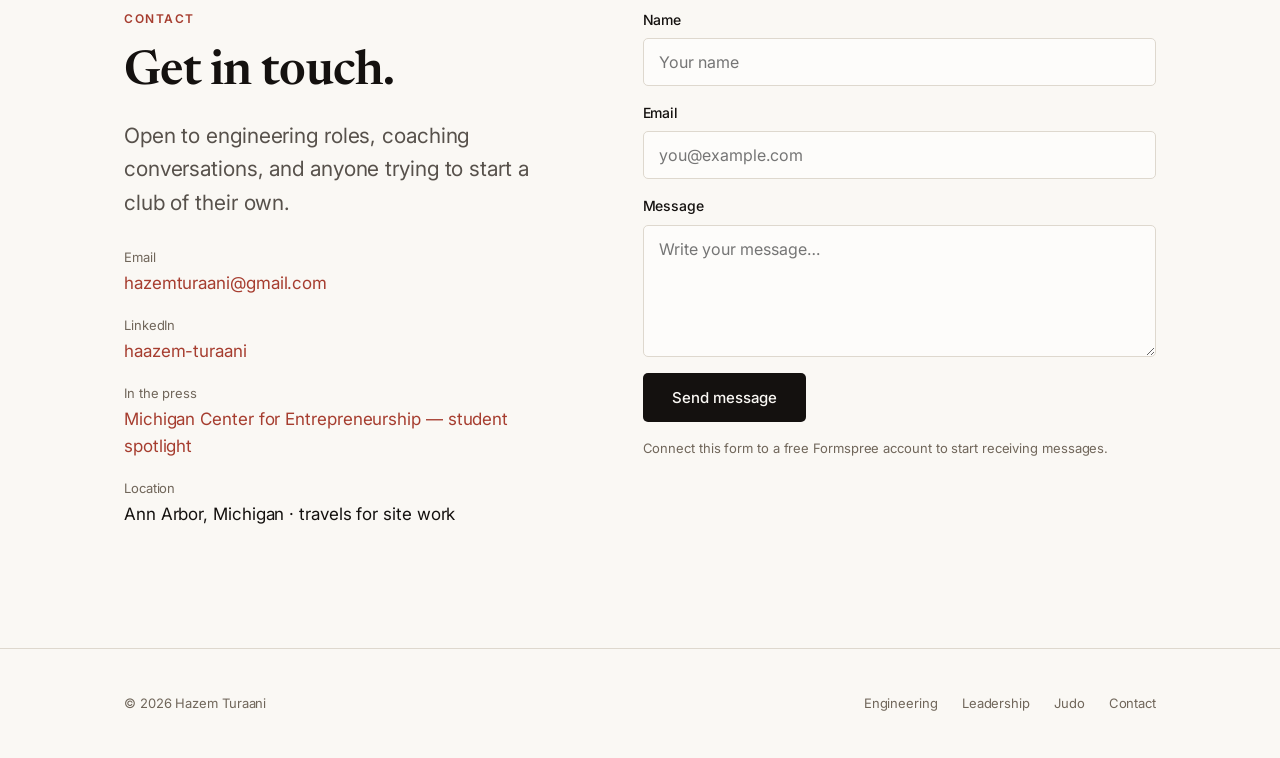
==== commit a45f5a8e: "Add link to Abroad page above Off the clock" ====
--- a/index.html
+++ b/index.html
@@ -498,6 +498,16 @@
   </div>
 </section>
 
+<!-- ═══════════════════ ABROAD ═══════════════════ -->
+<section class="section" style="padding-bottom:0">
+  <div class="wrap">
+    <div class="more reveal" style="margin-top:0; padding-top:0; border-top:0">
+      <a class="btn btn--ghost btn--more" href="abroad.html">A dojo in every country</a>
+      <span class="more__hint">Three months each in Germany, Spain and Japan — and one country I never visited.</span>
+    </div>
+  </div>
+</section>
+
 <!-- ═══════════════════ OFF THE CLOCK ═══════════════════ -->
 <section class="section section--alt">
   <div class="wrap">
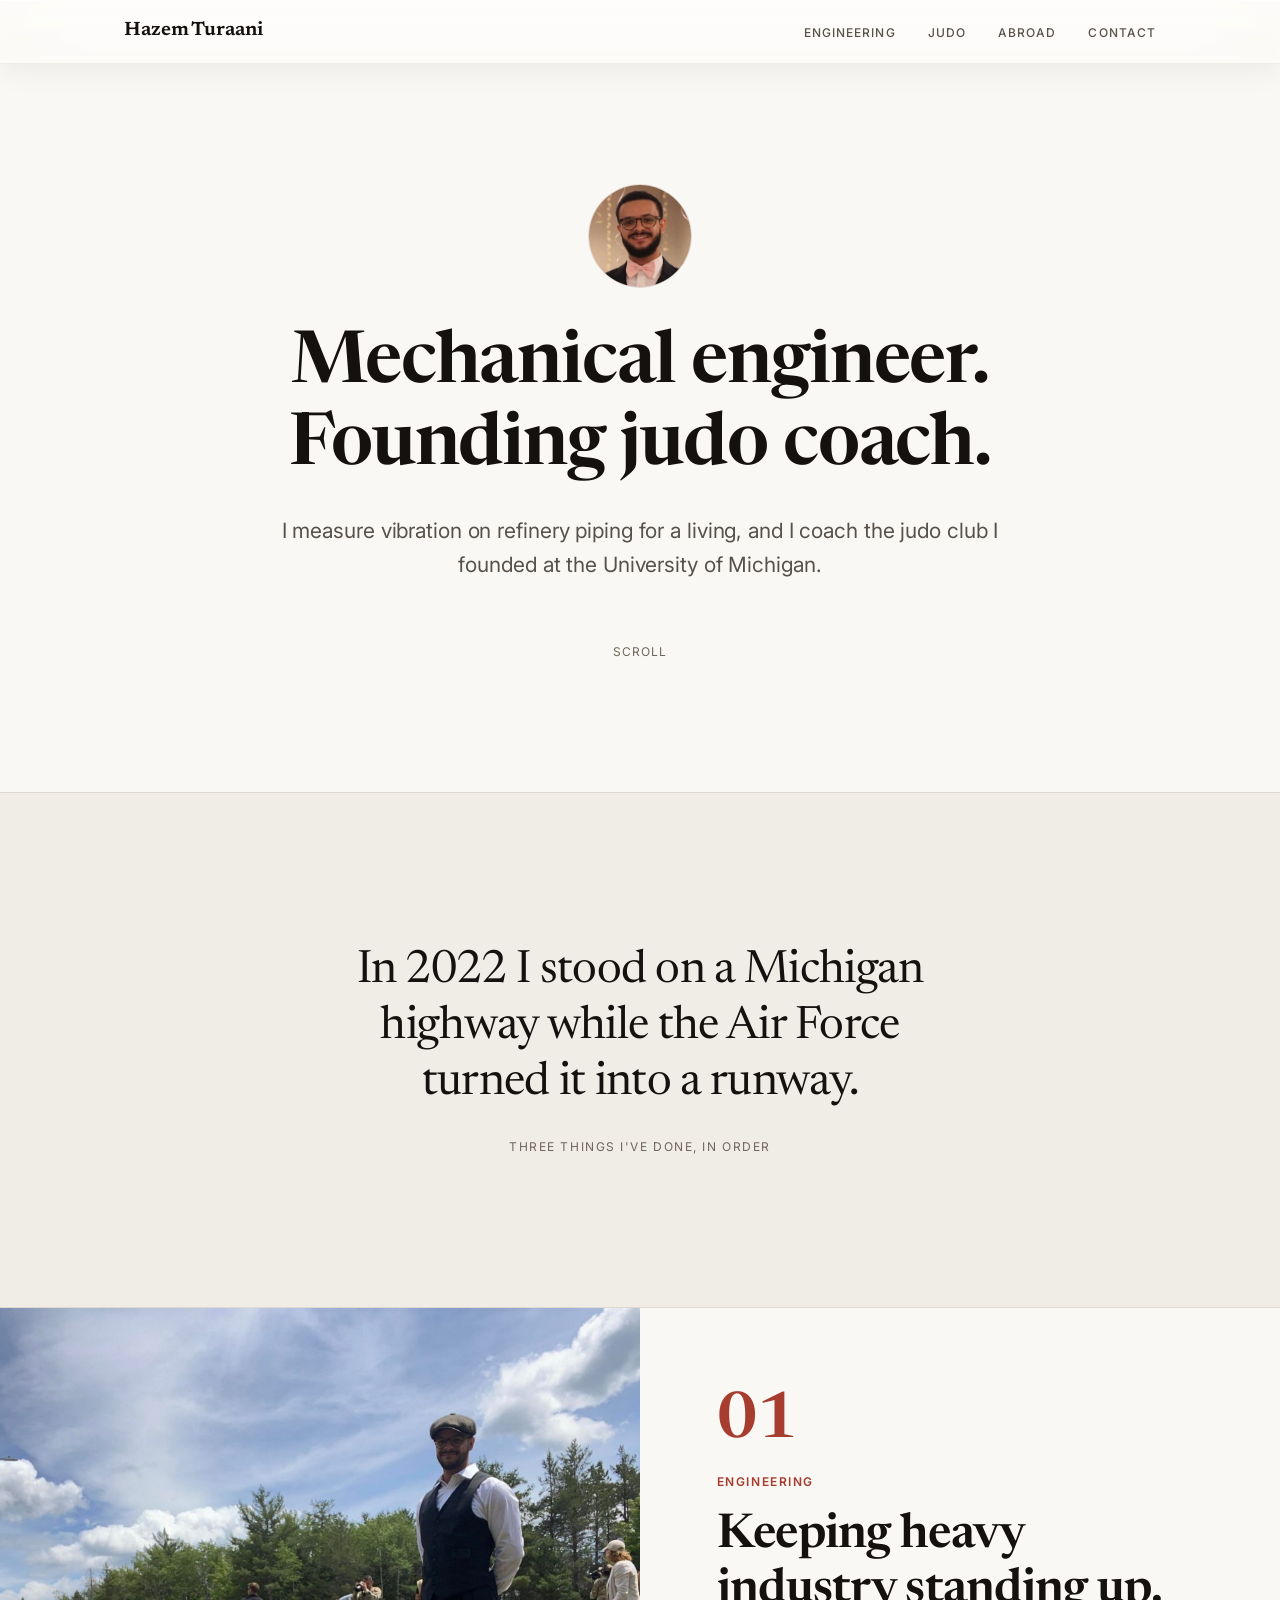
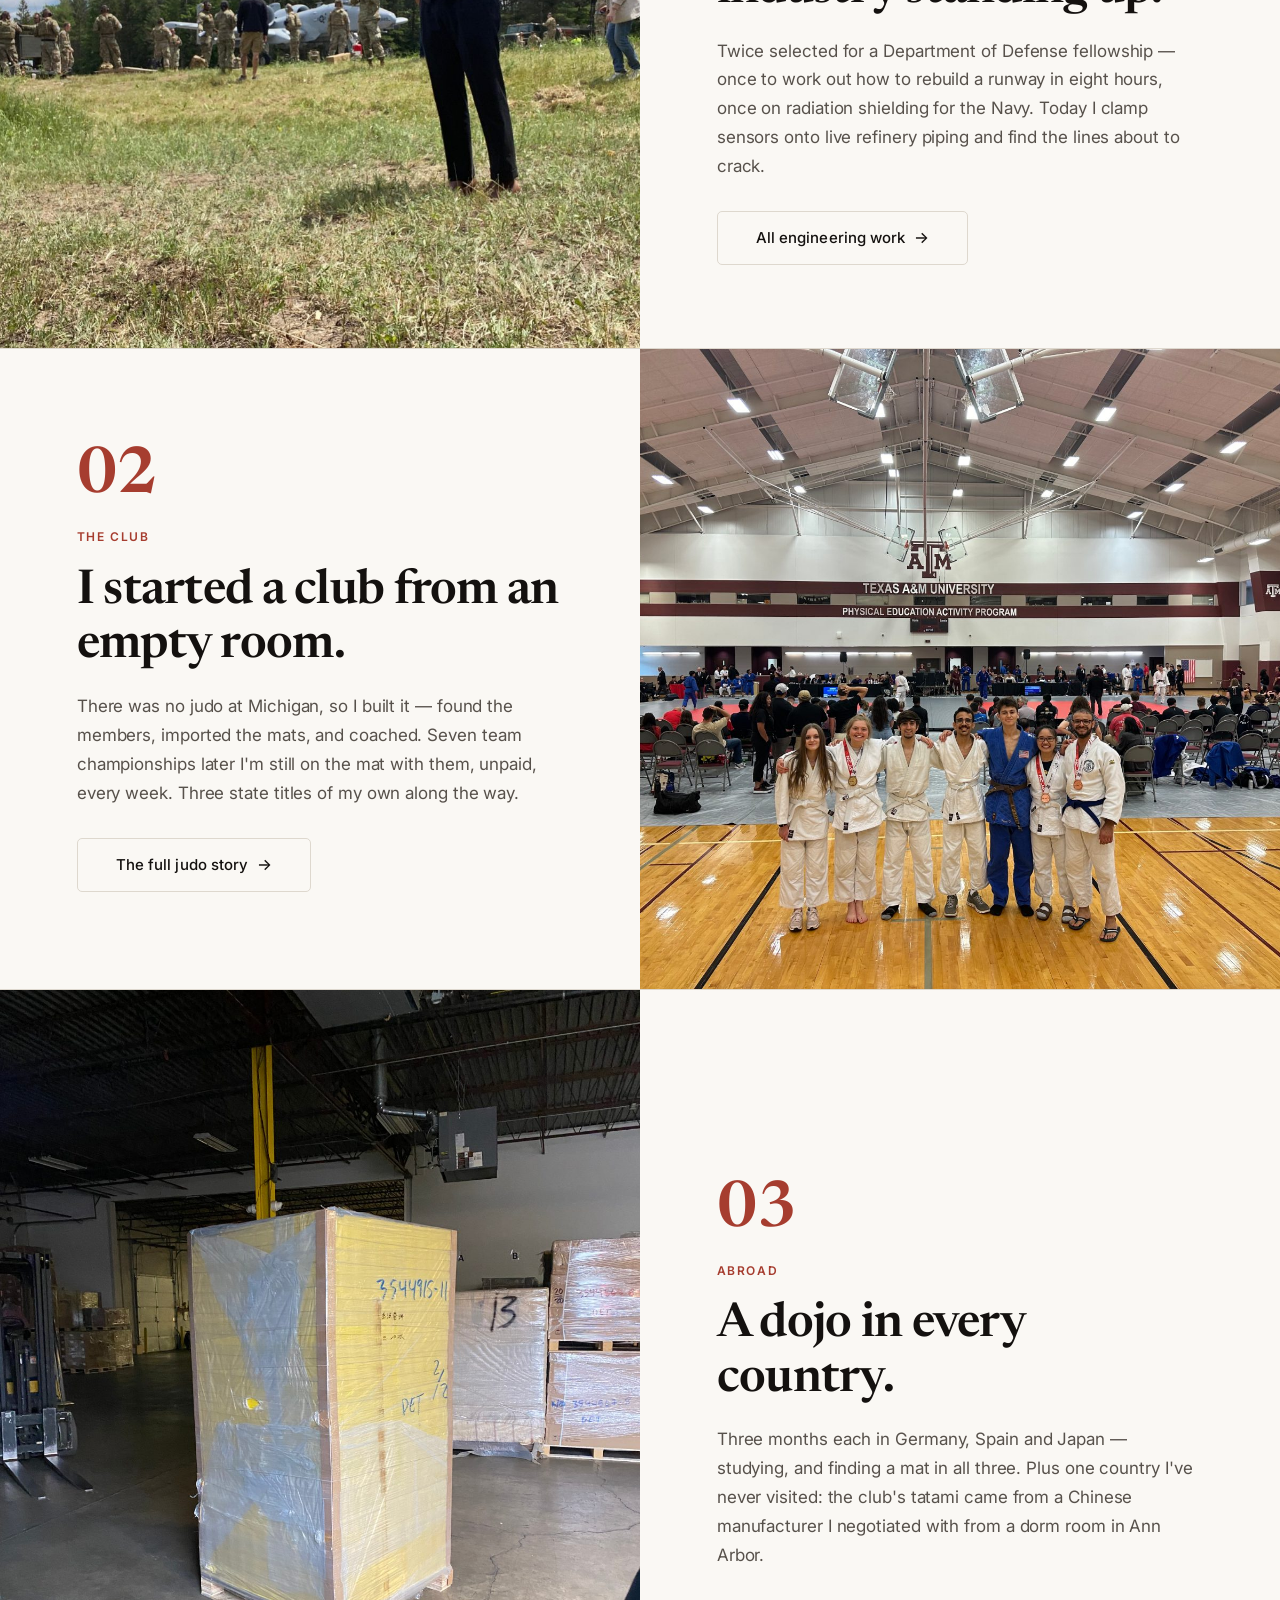
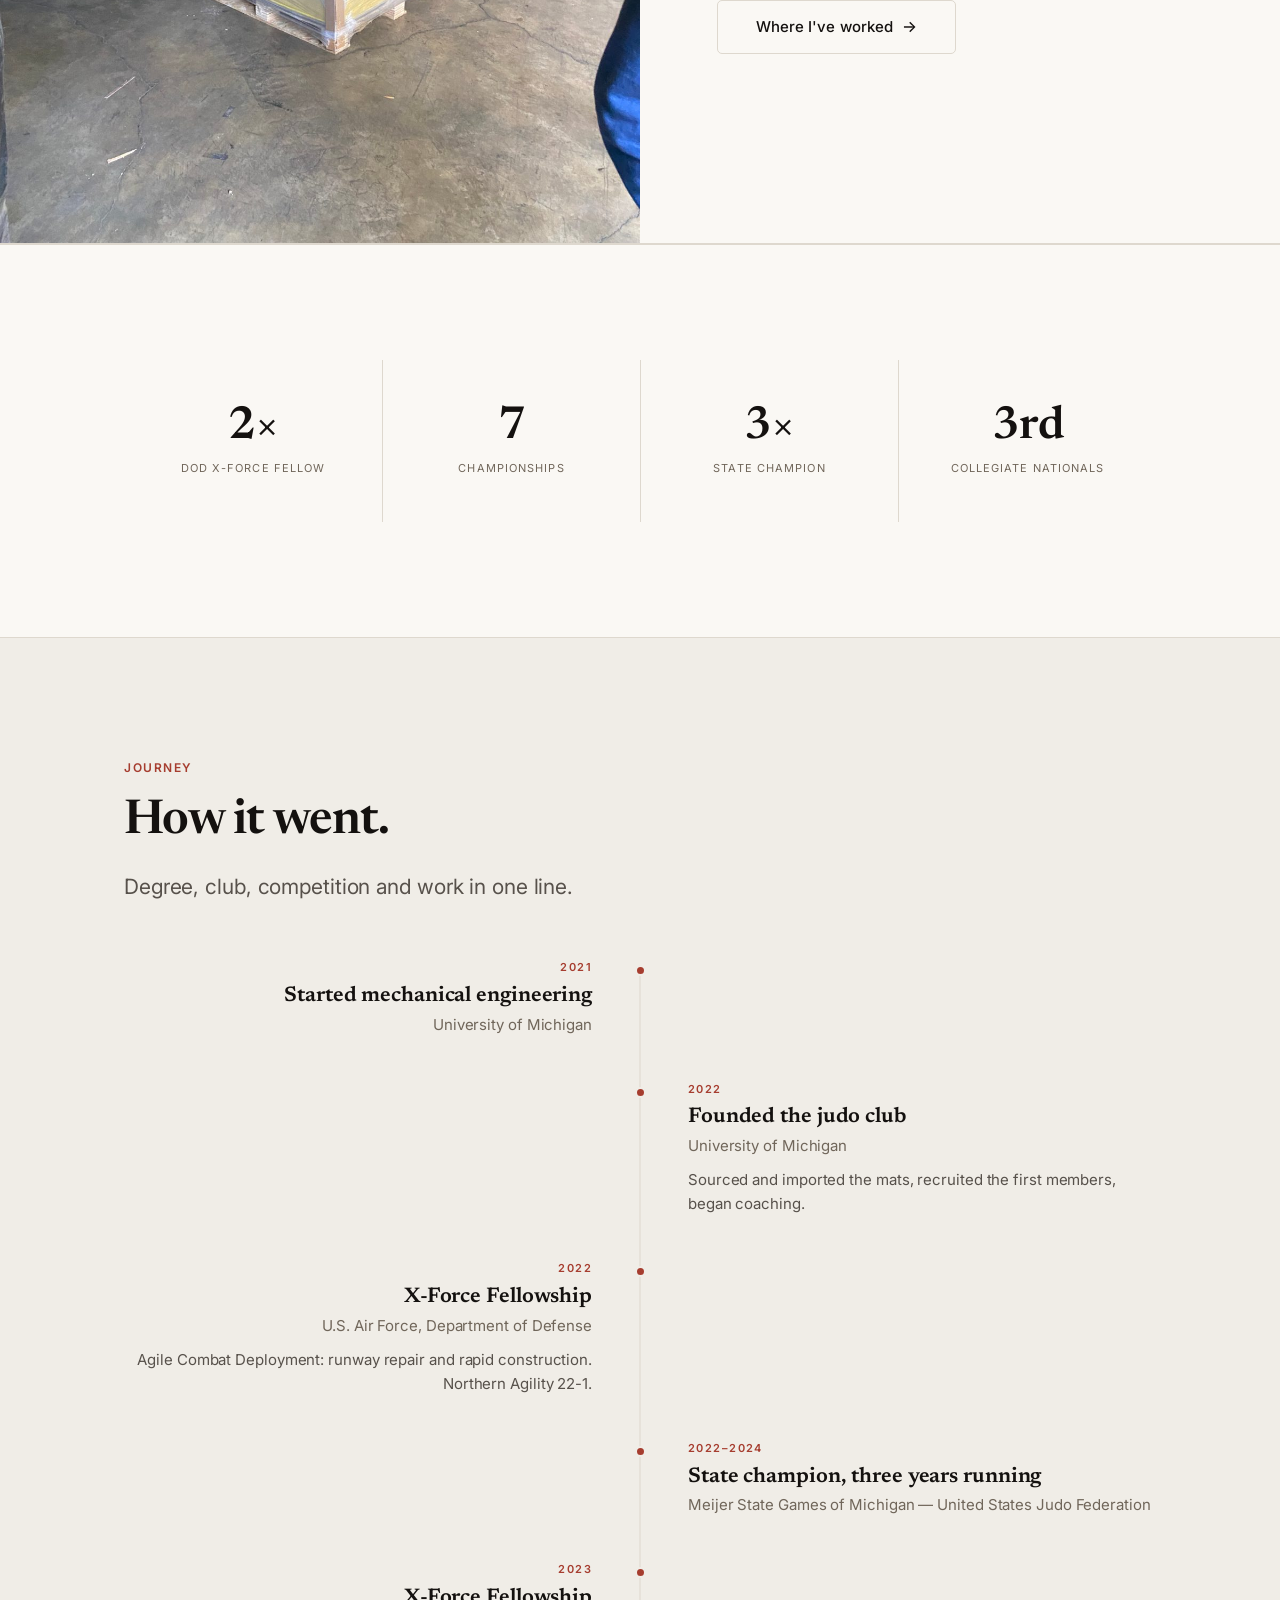
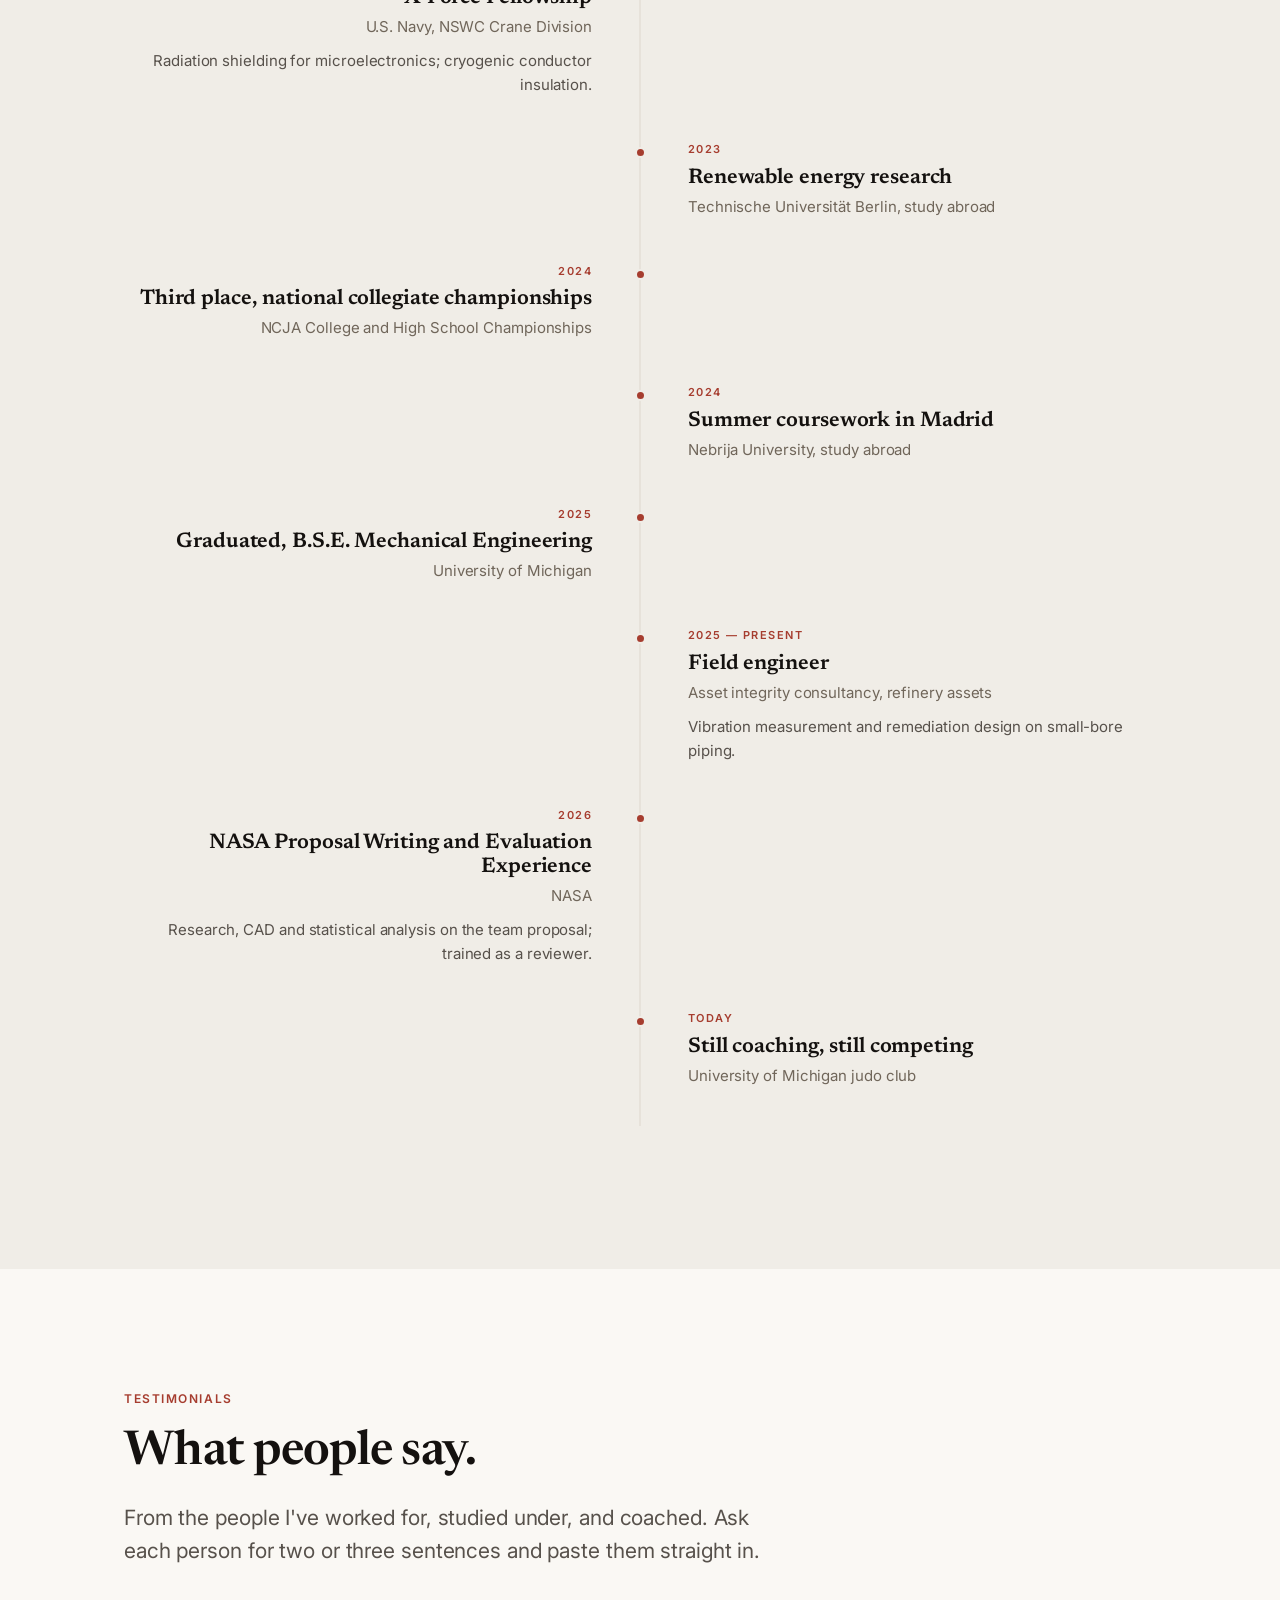
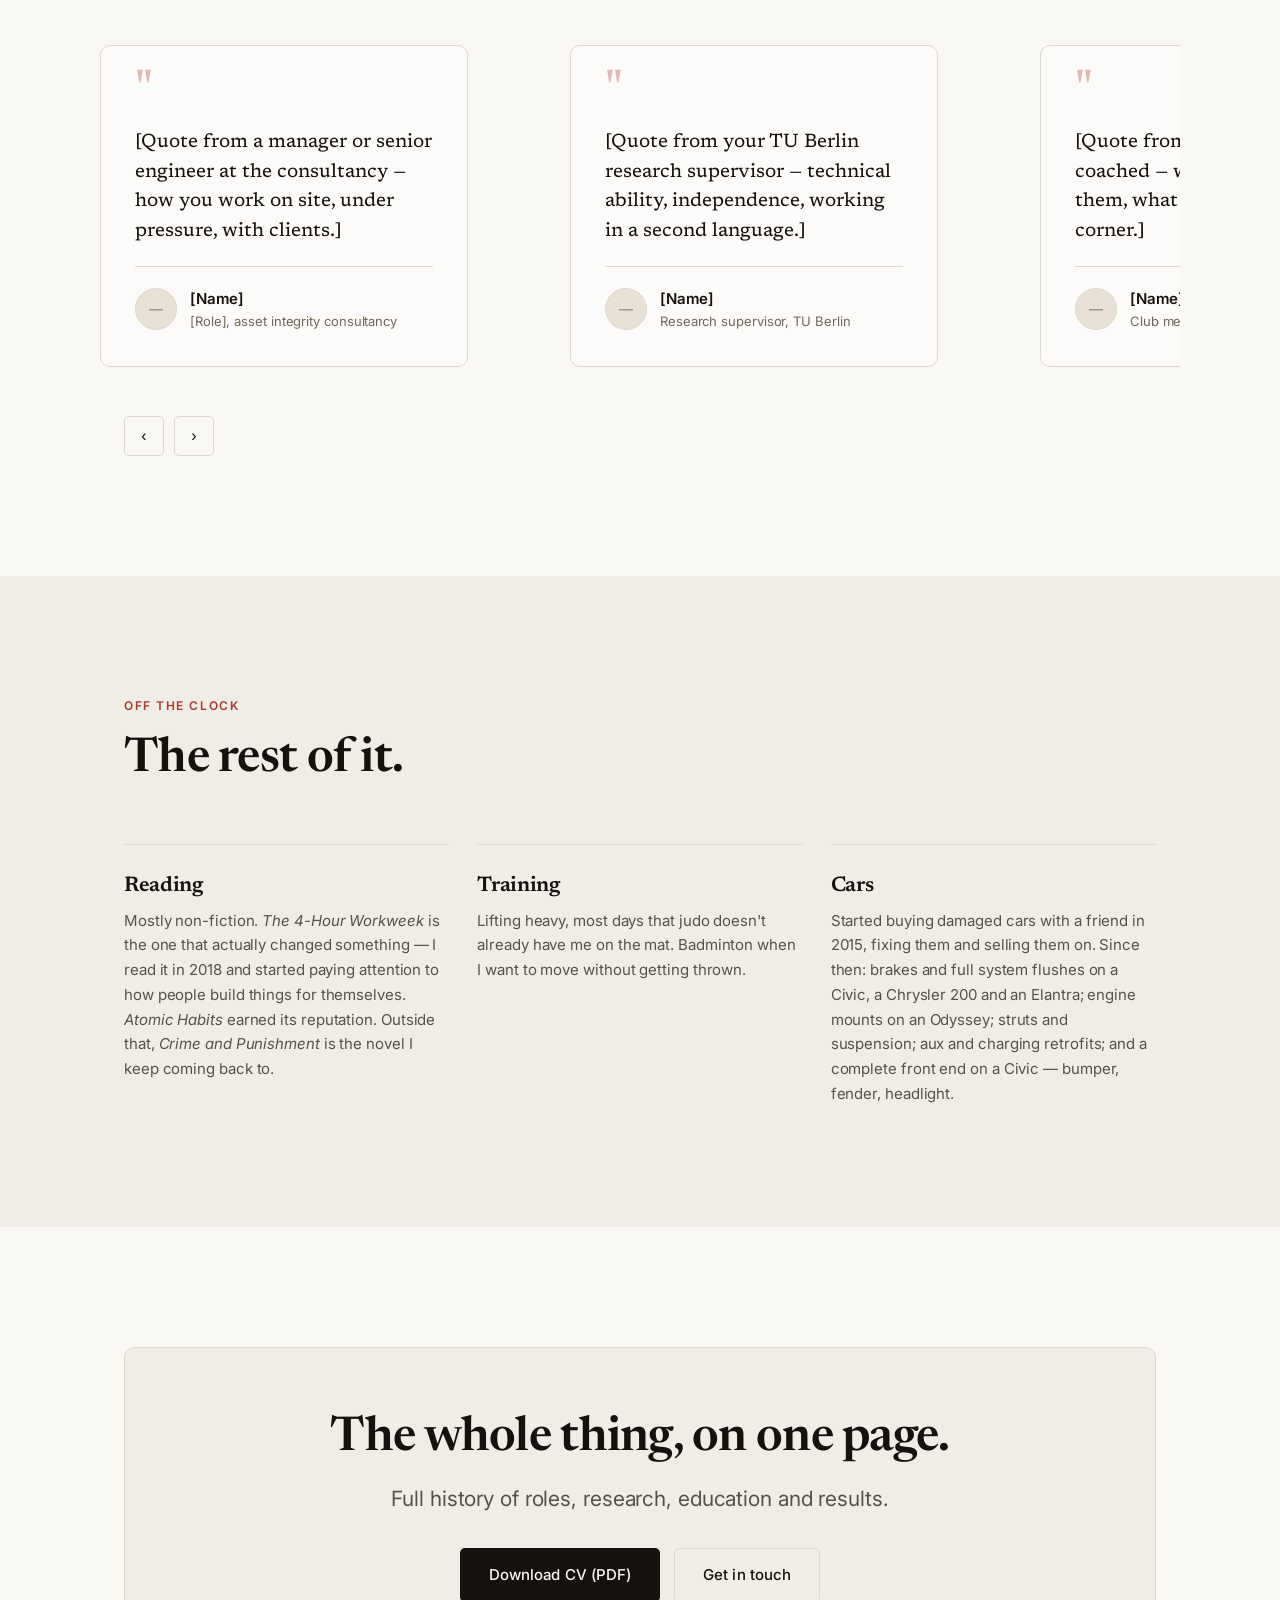
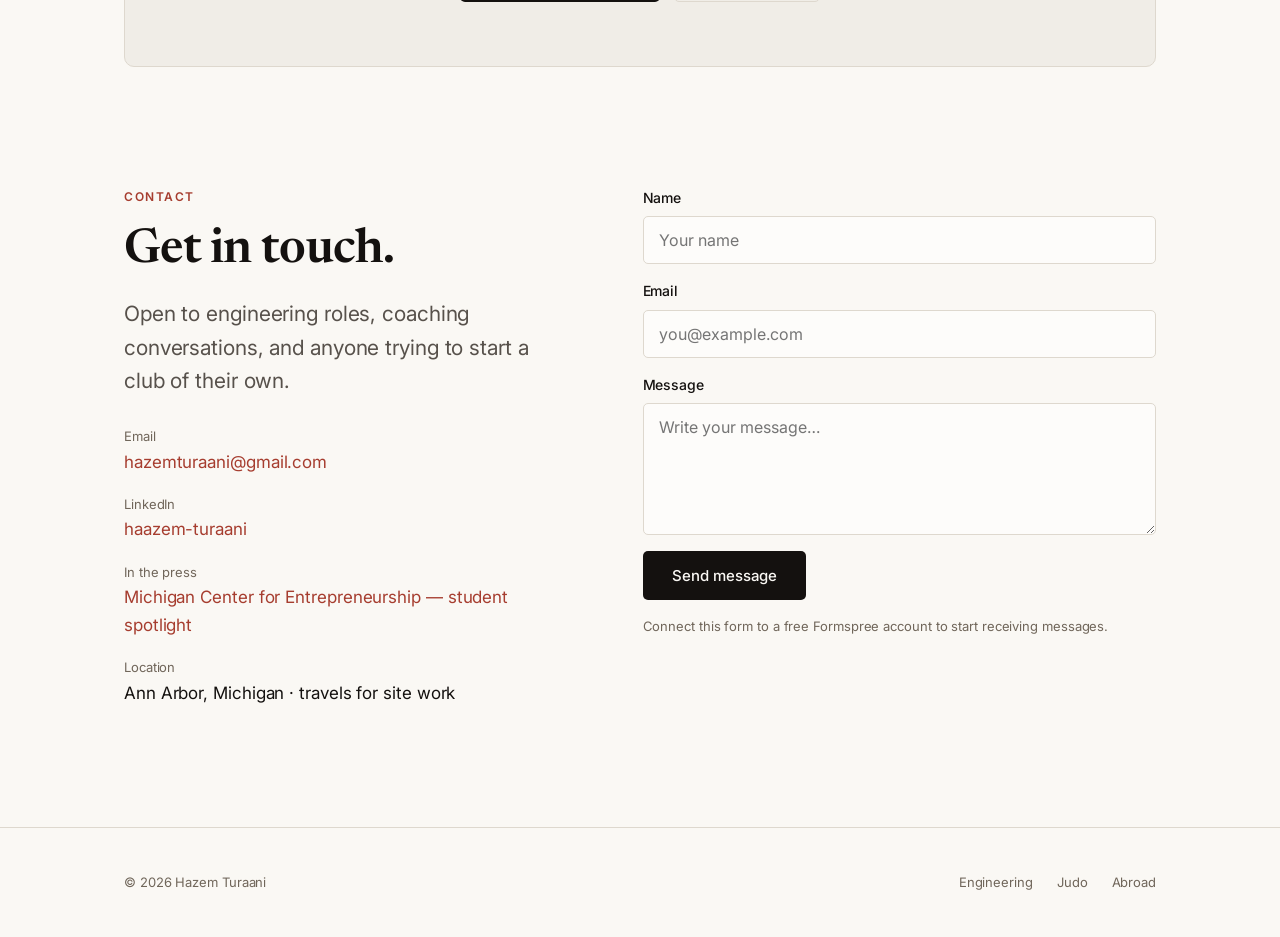
==== commit f8c9d192: "Rebuild home page as numbered chapters Updated personal and professional information, including judo" ====
--- a/index.html
+++ b/index.html
@@ -3,50 +3,57 @@
 <head>
 <meta charset="utf-8">
 <meta name="viewport" content="width=device-width, initial-scale=1">
-
 <title>Hazem Turaani — Mechanical Engineer &amp; Judo Coach</title>
-<meta name="description" content="Mechanical engineer (University of Michigan) working on refinery piping integrity. Founder and head coach of the Michigan judo club.">
-
-<!-- Typefaces: Newsreader for headings, Inter for reading. Loaded free from Google. -->
+<meta name="description" content="Mechanical engineer and founding coach of the University of Michigan judo club. Two Department of Defense X-Force fellowships, refinery asset integrity, and a dojo in every country.">
 <link rel="preconnect" href="https://fonts.googleapis.com">
 <link rel="preconnect" href="https://fonts.gstatic.com" crossorigin>
 <link rel="stylesheet" href="https://fonts.googleapis.com/css2?family=Newsreader:ital,opsz,wght@0,6..72,400;0,6..72,500;0,6..72,600;0,6..72,700;1,6..72,400&family=Inter:wght@400;500;600&display=swap">
-
-<!-- All styling lives in style.css — upload it alongside this file or the page renders bare. -->
 <link rel="stylesheet" href="style.css">
-
 <script>
-/* If a photo file isn't uploaded yet, show the grey placeholder instead of a
-   broken-image icon. Upload the file with the matching name and it appears. */
-function phFallback(img){
-  var d=document.createElement('div');
-  d.className=img.getAttribute('data-ph')||'ph ph--4x3';
-  if(d.className.indexOf('hero__portrait')>-1){ d.textContent='Portrait'; }
-  else { d.setAttribute('data-label', img.getAttribute('data-label')||'Photo'); }
-  img.replaceWith(d);
+function phFallback(img){var d=document.createElement('div');d.className=img.getAttribute('data-ph')||'ph ph--4x3';if(d.className.indexOf('hero__portrait')>-1){d.textContent='Portrait';}else{d.setAttribute('data-label',img.getAttribute('data-label')||'Photo');}img.replaceWith(d);}
+</script>
+<style>
+/* ── Home page layout: the opening beat and the numbered chapters. ── */
+.hero{ min-height:88svh; padding:120px 0 64px; }
+
+/* The opening beat — one line that makes you want the rest */
+.beat{ background:var(--bg-alt); border-block:1px solid var(--line); padding:clamp(80px,12vw,150px) 0; text-align:center; }
+.beat p{ font-family:var(--font-disp); font-size:clamp(26px,4.2vw,46px); font-variation-settings:"opsz" 44;
+  line-height:1.22; letter-spacing:-.015em; max-width:22ch; margin:0 auto; }
+.beat cite{ display:block; margin-top:26px; font-family:var(--font); font-style:normal;
+  font-size:12px; letter-spacing:.13em; text-transform:uppercase; color:var(--ink-faint); }
+
+/* A chapter: full-bleed image on one side, a short trailer on the other */
+.chapter{ display:grid; grid-template-columns:1fr 1fr; align-items:stretch; border-bottom:1px solid var(--line); }
+.chapter__media{ position:relative; overflow:hidden; min-height:clamp(380px,56vw,640px); background:#e7e1d6; }
+.chapter__media img{ width:100%; height:100%; object-fit:cover; }
+.chapter__text{ display:flex; flex-direction:column; justify-content:center; padding:clamp(48px,6vw,96px) clamp(32px,6vw,88px); }
+.chapter--flip .chapter__media{ order:2; }
+.chapter__num{ font-family:var(--font-disp); font-size:clamp(40px,5vw,64px); font-weight:600;
+  font-variation-settings:"opsz" 60; line-height:1; color:var(--accent); margin-bottom:18px; }
+.chapter__text .h2{ margin-bottom:18px; }
+.chapter__text .body{ max-width:46ch; font-size:17px; line-height:1.7; }
+.chapter__door{ margin-top:30px; }
+@media (max-width:880px){
+  .chapter{ grid-template-columns:1fr; }
+  .chapter--flip .chapter__media{ order:0; }
+  .chapter__media{ min-height:300px; }
 }
-</script>
-
-<!-- Scroll animation. Delete this line to switch all motion off. -->
-<script src="motion.js" defer></script>
-
+
+/* Proof: the numbers, nothing else */
+.proof{ padding:clamp(72px,9vw,120px) 0; }
+</style>
 </head>
-
 <body>
 
-<!-- ═══════════════════ NAVIGATION ═══════════════════ -->
 <header class="nav" id="nav">
   <div class="wrap nav__inner">
-    <a href="#top" class="nav__logo">Hazem Turaani</a>
-    <button class="nav__toggle" id="navToggle" aria-label="Menu" aria-expanded="false">
-      <span></span><span></span><span></span>
-    </button>
+    <a href="index.html" class="nav__logo">Hazem Turaani</a>
+    <button class="nav__toggle" id="navToggle" aria-label="Menu" aria-expanded="false"><span></span><span></span><span></span></button>
     <ul class="nav__links" id="navLinks">
-      <li><a href="#engineering">Engineering</a></li>
-      <li><a href="#leadership">Leadership</a></li>
-      <li><a href="#judo">Judo</a></li>
-      <li><a href="#journey">Journey</a></li>
-      <li><a href="#testimonials">Testimonials</a></li>
+      <li><a href="engineering.html">Engineering</a></li>
+      <li><a href="judo.html">Judo</a></li>
+      <li><a href="abroad.html">Abroad</a></li>
       <li><a href="#contact">Contact</a></li>
     </ul>
   </div>
@@ -54,301 +61,70 @@
 
 <main id="top">
 
-<!-- ═══════════════════ HERO ═══════════════════ -->
 <section class="hero">
   <div class="wrap hero__content">
     <img class="hero__portrait" src="hazem.jpeg" alt="Hazem Turaani" data-ph="hero__portrait" onerror="phFallback(this)">
-    <!-- The two halves drift apart as you scroll. Keep them as separate
-         spans; the text itself can say anything you like. -->
     <h1 class="display hero__title">
       <span class="hero__line hero__line--l">Mechanical engineer.</span>
-      <span class="hero__line hero__line--r">Founder of UofM-Ann Arbor judo club.</span>
+      <span class="hero__line hero__line--r">Founding judo coach.</span>
     </h1>
-    <p class="lede">
-      I measure vibration on refinery piping for a living, and I coach the judo club
-      I founded at the University of Michigan. Both jobs come down to the same thing, 
-      spotting what's about to fail, and fixing it before it does.
-    </p>
-    <div class="hero__cta">
-      <a class="btn btn--primary" href="#engineering">See my work</a>
-      <a class="btn btn--ghost" href="cv.pdf" download>Download CV</a>
-    </div>
+    <p class="lede">I measure vibration on refinery piping for a living, and I coach the judo club I founded at the University of Michigan.</p>
     <span class="hero__scroll">Scroll</span>
   </div>
 </section>
 
-<!-- ═══════════════════ STAT STRIP ═══════════════════ -->
-<section class="stats">
+<!-- The hook. One concrete moment, before any category. -->
+<section class="beat">
+  <div class="wrap">
+    <p>In 2022 I stood on a Michigan highway while the Air Force turned it into a runway.</p>
+    <cite>Three things I've done, in order</cite>
+  </div>
+</section>
+
+<!-- 01 -->
+<section class="chapter" id="engineering">
+  <div class="chapter__media"><img src="xforce.jpeg" alt="Highway runway at Northern Agility 22-1" data-ph="ph ph--4x3" data-label="X-Force photo" onerror="phFallback(this)"></div>
+  <div class="chapter__text reveal">
+    <div class="chapter__num">01</div>
+    <p class="eyebrow">Engineering</p>
+    <h2 class="h2">Keeping heavy industry standing up.</h2>
+    <p class="body">Twice selected for a Department of Defense fellowship — once to work out how to rebuild a runway in eight hours, once on radiation shielding for the Navy. Today I clamp sensors onto live refinery piping and find the lines about to crack.</p>
+    <p class="chapter__door"><a class="btn btn--ghost btn--more" href="engineering.html">All engineering work</a></p>
+  </div>
+</section>
+
+<!-- 02 -->
+<section class="chapter chapter--flip" id="club">
+  <div class="chapter__media"><img src="judo-main.jpeg" alt="The team at a championship" data-ph="ph ph--4x3" data-label="Judo photo" onerror="phFallback(this)"></div>
+  <div class="chapter__text reveal">
+    <div class="chapter__num">02</div>
+    <p class="eyebrow">The club</p>
+    <h2 class="h2">I started a club from an empty room.</h2>
+    <p class="body">There was no judo at Michigan, so I built it — found the members, imported the mats, and coached. Seven team championships later I'm still on the mat with them, unpaid, every week. Three state titles of my own along the way.</p>
+    <p class="chapter__door"><a class="btn btn--ghost btn--more" href="judo.html">The full judo story</a></p>
+  </div>
+</section>
+
+<!-- 03 -->
+<section class="chapter" id="abroad">
+  <div class="chapter__media"><img src="mats.jpeg" alt="Imported tatami" data-ph="ph ph--4x3" data-label="Mats photo" onerror="phFallback(this)"></div>
+  <div class="chapter__text reveal">
+    <div class="chapter__num">03</div>
+    <p class="eyebrow">Abroad</p>
+    <h2 class="h2">A dojo in every country.</h2>
+    <p class="body">Three months each in Germany, Spain and Japan — studying, and finding a mat in all three. Plus one country I've never visited: the club's tatami came from a Chinese manufacturer I negotiated with from a dorm room in Ann Arbor.</p>
+    <p class="chapter__door"><a class="btn btn--ghost btn--more" href="abroad.html">Where I've worked</a></p>
+  </div>
+</section>
+
+<!-- Proof -->
+<section class="stats proof">
   <div class="wrap">
     <div class="stats__grid reveal">
       <div class="stat"><div class="stat__num">2×</div><div class="stat__label">DoD X-Force fellow</div></div>
-      <div class="stat"><div class="stat__num">7</div><div class="stat__label">Chmapionships</div></div>
+      <div class="stat"><div class="stat__num">7</div><div class="stat__label">Championships</div></div>
       <div class="stat"><div class="stat__num">3×</div><div class="stat__label">State champion</div></div>
       <div class="stat"><div class="stat__num">3rd</div><div class="stat__label">Collegiate nationals</div></div>
-    </div>
-  </div>
-</section>
-
-<!-- ═══════════════════ ENGINEERING ═══════════════════ -->
-<section class="section" id="engineering">
-  <div class="wrap">
-    <div class="section-head reveal">
-      <p class="eyebrow">Engineering</p>
-      <h2 class="h2">Keeping heavy industry standing up.</h2>
-      <p class="lede">
-        Mechanical engineering at the University of Michigan, two summers as a Department of Defense
-        X-Force Fellow, and a term of renewable energy research in Berlin, then straight into the
-        field. Today I work in asset integrity, which mostly means being on site, on the pipe, with
-        instruments in my hands.
-      </p>
-    </div>
-
-    <!-- X-Force leads the section -->
-    <div class="feature reveal">
-      <div class="feature__media"><img class="photo photo--4x3" src="xforce.jpeg" alt="Highway serving as an active runway at Northern Agility 22-1" data-ph="ph ph--4x3" data-label="X-Force / Northern Agility photo" onerror="phFallback(this)"></div>
-      <div class="feature__text">
-        <p class="eyebrow">X-Force Fellow · 2022 &amp; 2023</p>
-        <h3 class="h3">Two summers solving Defense Department problems.</h3>
-        <p class="body">
-          X-Force places small teams of students with a military sponsor for ten weeks, full-time
-          and paid, on a problem that sponsor genuinely has. I was selected twice.
-        </p>
-        <p class="body" style="margin-top:20px">
-          In 2022 the U.S. Air Force wanted a damaged runway repaired , or a new one built, in
-          under eight hours. I spent eight days at an exercise where a stretch of Michigan highway
-          became an active runway, interviewed the civil engineers and pilots who would have to do
-          it for real, and ran the numbers on how thick a surface has to be to take a fighter.
-        </p>
-        <blockquote class="pull">
-          “My summer was straight out of a Hollywood movie.”
-          <cite>— Michigan Center for Entrepreneurship, student spotlight</cite>
-        </blockquote>
-        <ul class="ticks">
-          <li>U.S. Air Force, 2022 — rapid runway repair and construction</li>
-          <li>U.S. Navy, NSWC Crane, 2023 — radiation shielding and cryogenic insulation</li>
-        </ul>
-      </div>
-    </div>
-
-    <div class="feature feature--flip reveal">
-      <div class="feature__media"><img class="photo photo--4x3" src="refinery.jpeg" alt="Small-bore piping on a refinery unit" data-ph="ph ph--4x3" data-label="Refinery piping photo" onerror="phFallback(this)"></div>
-      <div class="feature__text">
-        <p class="eyebrow">Current role · In the field</p>
-        <h3 class="h3">On site, on the pipe.</h3>
-        <p class="body">
-          Piping in a refinery is never still. Pumps, compressors and flow turbulence shake it
-          constantly, and small bore connections, the little branch lines off the main run, are
-          where that shaking does its damage first. I travel to the units, instrument those
-          connections, and check them against API limits. When a line comes back over the limit,
-          I design the fix: what to brace, where, and how, based on the pipe size, the
-          configuration, and the data I just collected.
-        </p>
-        <ul class="ticks">
-          <li>Accelerometer surveys on small-bore connections across live units</li>
-          <li>Screening against API acceptance criteria</li>
-          <li>Remediation design and written findings for the client</li>
-          <li>Around five sites a year, North Dakota, Kentucky, Minnesota, Michigan, California</li>
-        </ul>
-      </div>
-    </div>
-
-    <div class="more reveal">
-      <a class="btn btn--ghost btn--more" href="engineering.html">All engineering work</a>
-      <span class="more__hint">Every project, with photos, diagrams and the technical detail.</span>
-    </div>
-  </div>
-</section>
-
-<!-- ═══════════════════ ENGINEERING — RESEARCH + FOCUS ═══════════════════ -->
-<section class="section section--alt">
-  <div class="wrap">
-
-    <div class="feature reveal">
-      <div class="feature__media"><img class="photo photo--4x3" src="nasa.jpeg" alt="NASA Proposal Writing and Evaluation Experience" data-ph="ph ph--4x3" data-label="NASA PWEE photo or certificate" onerror="phFallback(this)"></div>
-      <div class="feature__text">
-        <p class="eyebrow">NASA · 2026</p>
-        <h3 class="h3">Learning how NASA decides what to fund.</h3>
-        <p class="body">
-          The NASA Proposal Writing and Evaluation Experience is a full-semester academy that takes
-          you through the process from the inside: identify a NASA need, scope a response against a
-          real solicitation, and write the proposal. I handled topic research, CAD modelling and the
-          statistical analysis for my team's submission. We didn't place. Afterwards I was trained as
-          a reviewer and scored four other teams' proposals, which taught me more about writing a
-          good one than writing my own had.
-        </p>
-        <ul class="ticks">
-          <li>Fifteen weeks, sponsored by NASA</li>
-          <li>Research, CAD modelling and statistical analysis on the team's proposal</li>
-          <li>Trained as a reviewer; scored four peer proposals</li>
-        </ul>
-      </div>
-    </div>
-
-    <div class="feature feature--flip reveal">
-      <div class="feature__media"><img class="photo photo--4x3" src="berlin.jpeg" alt="Renewable energy research at TU Berlin" data-ph="ph ph--4x3" data-label="TU Berlin research photo" onerror="phFallback(this)"></div>
-      <div class="feature__text">
-        <p class="eyebrow">Research · TU Berlin · 2023</p>
-        <h3 class="h3">A term on renewables in Berlin.</h3>
-        <p class="body">
-          A semester at Technische Universität Berlin working through how solar, wind and storage
-          actually behave as a system rather than as separate technologies. The question I ended on
-          was a practical one: what's the right way to store energy in different regions of the
-          United States, given that geography decides so much of the answer.
-        </p>
-        <ul class="ticks">
-          <li>Built the models in Python</li>
-          <li>Simulated complete renewable systems for three U.S. cities and compared them by geography</li>
-          <li>Worked within a German research group</li>
-        </ul>
-      </div>
-    </div>
-
-    <!-- Focus areas — what you want to be hired for next -->
-    <div class="cards reveal" style="margin-top:96px">
-      <article class="card">
-        <div class="card__body">
-          <p class="card__tag">Focus</p>
-          <h3 class="card__title">Field work &amp; asset integrity</h3>
-          <p class="card__text">Accelerometer surveys on live plant, screening against API criteria, and designing the remediation that follows. Comfortable being the engineer on site.</p>
-        </div>
-      </article>
-      <article class="card">
-        <div class="card__body">
-          <p class="card__tag">Focus</p>
-          <h3 class="card__title">Design &amp; CAD</h3>
-          <p class="card__text">SolidWorks and Fusion 360. Mechanical design from a rough constraint to a part someone can actually make.</p>
-        </div>
-      </article>
-      <article class="card">
-        <div class="card__body">
-          <p class="card__tag">Focus</p>
-          <h3 class="card__title">Simulation &amp; analysis</h3>
-          <p class="card__text">Simulink, Python and LAMMPS, with a standing interest in aviation and aerospace applications. Thermofluids is where I'd most like to go deeper.</p>
-        </div>
-      </article>
-    </div>
-
-  </div>
-</section>
-
-<!-- ═══════════════════ LEADERSHIP ═══════════════════ -->
-<section class="section" id="leadership">
-  <div class="wrap">
-    <div class="section-head reveal">
-      <p class="eyebrow">Leadership</p>
-      <h2 class="h2">I started a club from an empty room.</h2>
-      <p class="lede">
-        There was no judo club at the University of Michigan, so I built one, sourced the equipment, imported it,
-        recruited the first members, and coached. Four years later it has participated in seven championships
-        and around fifty members. I still coach it, unpaid, as a volunteer.
-      </p>
-    </div>
-
-    <!-- The mats story — the standout -->
-    <div class="feature reveal">
-      <div class="feature__media"><img class="photo photo--4x3" src="mats.jpeg" alt="Imported tatami mats in the club dojo" data-ph="ph ph--4x3" data-label="Mats / dojo photo" onerror="phFallback(this)"></div>
-      <div class="feature__text">
-        <p class="eyebrow">Founding the club</p>
-        <h3 class="h3">The mats came from China. I got them off the boat.</h3>
-        <p class="body">
-          A judo club is a floor before it is anything else, and a domestic tatami order was far
-          beyond what a new student group could fund. So I sourced the mats from a manufacturer in
-          China, negotiated the order, arranged the freight, and handled the import paperwork,
-          customs clearance and collection from the port myself, then laid the floor. It was the
-          first project I ever ran end to end.
-        </p>
-        <ul class="ticks">
-          <li>64 m² of tatami, about 690 square feet, for roughly $5,000</li>
-          <li>Sourced and negotiated directly with an overseas manufacturer</li>
-          <li>Arranged international freight and import documentation</li>
-          <li>Cleared customs and collected the shipment from port</li>
-        </ul>
-      </div>
-    </div>
-
-    <div class="cards reveal" style="margin-top:96px">
-      <article class="card">
-        <div class="card__body">
-          <p class="card__tag">Founded</p>
-          <h3 class="card__title">Built the club from scratch</h3>
-          <p class="card__text">Equipment, funding, university approvals, insurance and a training schedule that survives exam season.</p>
-        </div>
-      </article>
-      <article class="card">
-        <div class="card__body">
-          <p class="card__tag">Coached</p>
-          <h3 class="card__title">Seven team championships</h3>
-          <p class="card__text">Three state, two regional and two national collegiate titles under my coaching.</p>
-        </div>
-      </article>
-      <article class="card">
-        <div class="card__body">
-          <p class="card__tag">Grew</p>
-          <h3 class="card__title">Beginners into competitors</h3>
-          <p class="card__text">From the ten members needed to register, to around fifty today. Our first competition entry was three people; we now send twenty-four.</p>
-        </div>
-      </article>
-    </div>
-
-    <!-- Coaching record -->
-    <ul class="record reveal">
-      <li>
-        <span class="record__n">3×</span>
-        <span class="record__what">State champions</span>
-        <span class="record__lvl">Team · as head coach</span>
-      </li>
-      <li>
-        <span class="record__n">2×</span>
-        <span class="record__what">Regional champions</span>
-        <span class="record__lvl">Team · as head coach</span>
-      </li>
-      <li>
-        <span class="record__n">2×</span>
-        <span class="record__what">National collegiate champions</span>
-        <span class="record__lvl">Team · as head coach</span>
-      </li>
-    </ul>
-
-    <div class="more reveal">
-      <a class="btn btn--ghost btn--more" href="judo.html#building">How the club was built</a>
-      <span class="more__hint">The mats, the paperwork, the first ten members, and what coaching taught me.</span>
-    </div>
-  </div>
-</section>
-
-<!-- ═══════════════════ JUDO — PERSONAL RECORD (dark) ═══════════════════ -->
-<section class="section dark" id="judo">
-  <div class="wrap">
-    <div class="section-head reveal">
-      <p class="eyebrow">Judo</p>
-      <h2 class="h2" style="color:#f4efe7">Three state titles, back to back.</h2>
-      <p class="lede">
-        Before I coached, I competed — and I still do, alongside the people I coach.
-        Three consecutive state titles at the Meijer State Games of Michigan, and third place
-        at the NCJA College and High School Championships.
-      </p>
-    </div>
-
-    <div class="stats reveal" style="border:0">
-      <div class="stats__grid">
-        <div class="stat"><div class="stat__num">3×</div><div class="stat__label">State champion, consecutive</div></div>
-        <div class="stat"><div class="stat__num">3rd</div><div class="stat__label">2024 National collegiate</div></div>
-        <div class="stat"><div class="stat__num">6</div><div class="stat__label">Years on the mat</div></div>
-        <div class="stat"><div class="stat__num">Ikyu</div><div class="stat__label">Current grade</div></div>
-      </div>
-    </div>
-
-    <div class="gallery reveal">
-      <img class="photo" src="judo-main.jpeg" alt="Competing at the state championships" data-ph="ph ph--dark" data-label="Main competition photo" onerror="phFallback(this)">
-      <img class="photo photo--1x1" src="judo-1.jpeg" alt="Judo photograph" data-ph="ph ph--dark ph--1x1" data-label="Photo" onerror="phFallback(this)">
-      <img class="photo photo--1x1" src="judo-2.jpeg" alt="Judo photograph" data-ph="ph ph--dark ph--1x1" data-label="Photo" onerror="phFallback(this)">
-      <img class="photo photo--1x1" src="judo-3.jpeg" alt="Judo photograph" data-ph="ph ph--dark ph--1x1" data-label="Photo" onerror="phFallback(this)">
-      <img class="photo photo--1x1" src="judo-4.jpeg" alt="Judo photograph" data-ph="ph ph--dark ph--1x1" data-label="Photo" onerror="phFallback(this)">
-    </div>
-
-    <div class="more reveal">
-      <a class="btn btn--ghost btn--more" href="judo.html">The full judo story</a>
-      <span class="more__hint">Founding the club, the coaching years, and every competition.</span>
     </div>
   </div>
 </section>
@@ -494,16 +270,6 @@
     <div class="quotes-nav reveal">
       <button class="qbtn" id="qPrev" aria-label="Previous testimonials">‹</button>
       <button class="qbtn" id="qNext" aria-label="Next testimonials">›</button>
-    </div>
-  </div>
-</section>
-
-<!-- ═══════════════════ ABROAD ═══════════════════ -->
-<section class="section" style="padding-bottom:0">
-  <div class="wrap">
-    <div class="more reveal" style="margin-top:0; padding-top:0; border-top:0">
-      <a class="btn btn--ghost btn--more" href="abroad.html">A dojo in every country</a>
-      <span class="more__hint">Three months each in Germany, Spain and Japan — and one country I never visited.</span>
     </div>
   </div>
 </section>
@@ -589,51 +355,24 @@
     </div>
   </div>
 </section>
+
+
 </main>
 
-<!-- ═══════════════════ FOOTER ═══════════════════ -->
 <footer class="footer">
   <div class="wrap footer__inner">
     <p>© <span id="year">2026</span> Hazem Turaani</p>
-    <nav>
-      <a href="#engineering">Engineering</a>
-      <a href="#leadership">Leadership</a>
-      <a href="#judo">Judo</a>
-      <a href="#contact">Contact</a>
-    </nav>
+    <nav><a href="engineering.html">Engineering</a><a href="judo.html">Judo</a><a href="abroad.html">Abroad</a></nav>
   </div>
 </footer>
 
+<script src="motion.js" defer></script>
 <script>
-/* ── 1. Mobile menu ─────────────────────────────────────────────── */
-const nav = document.getElementById('nav');
-const toggle = document.getElementById('navToggle');
-toggle.addEventListener('click', () => {
-  const open = nav.classList.toggle('open');
-  toggle.setAttribute('aria-expanded', open);
-});
-document.querySelectorAll('#navLinks a').forEach(a =>
-  a.addEventListener('click', () => {
-    nav.classList.remove('open');
-    toggle.setAttribute('aria-expanded', 'false');
-  })
-);
-
-/* ── 2. Fade sections in as you scroll ──────────────────────────── */
-const io = new IntersectionObserver((entries) => {
-  entries.forEach(e => { if (e.isIntersecting) { e.target.classList.add('in'); io.unobserve(e.target); } });
-}, { threshold: 0.12, rootMargin: '0px 0px -40px 0px' });
-document.querySelectorAll('.reveal').forEach(el => io.observe(el));
-
-/* ── 3. Testimonial arrows ──────────────────────────────────────── */
-const quotes = document.getElementById('quotes');
-const step = () => Math.min(quotes.clientWidth * 0.8, 400);
-document.getElementById('qPrev').onclick = () => quotes.scrollBy({ left: -step(), behavior: 'smooth' });
-document.getElementById('qNext').onclick = () => quotes.scrollBy({ left:  step(), behavior: 'smooth' });
-
-/* ── 4. Footer year updates itself ──────────────────────────────── */
-document.getElementById('year').textContent = new Date().getFullYear();
+const nav=document.getElementById('nav'),toggle=document.getElementById('navToggle');
+toggle.addEventListener('click',()=>{const o=nav.classList.toggle('open');toggle.setAttribute('aria-expanded',o);});
+const io=new IntersectionObserver(es=>{es.forEach(e=>{if(e.isIntersecting){e.target.classList.add('in');io.unobserve(e.target);}})},{threshold:.12,rootMargin:'0px 0px -40px 0px'});
+document.querySelectorAll('.reveal').forEach(el=>io.observe(el));
+document.getElementById('year').textContent=new Date().getFullYear();
 </script>
-
 </body>
 </html>
